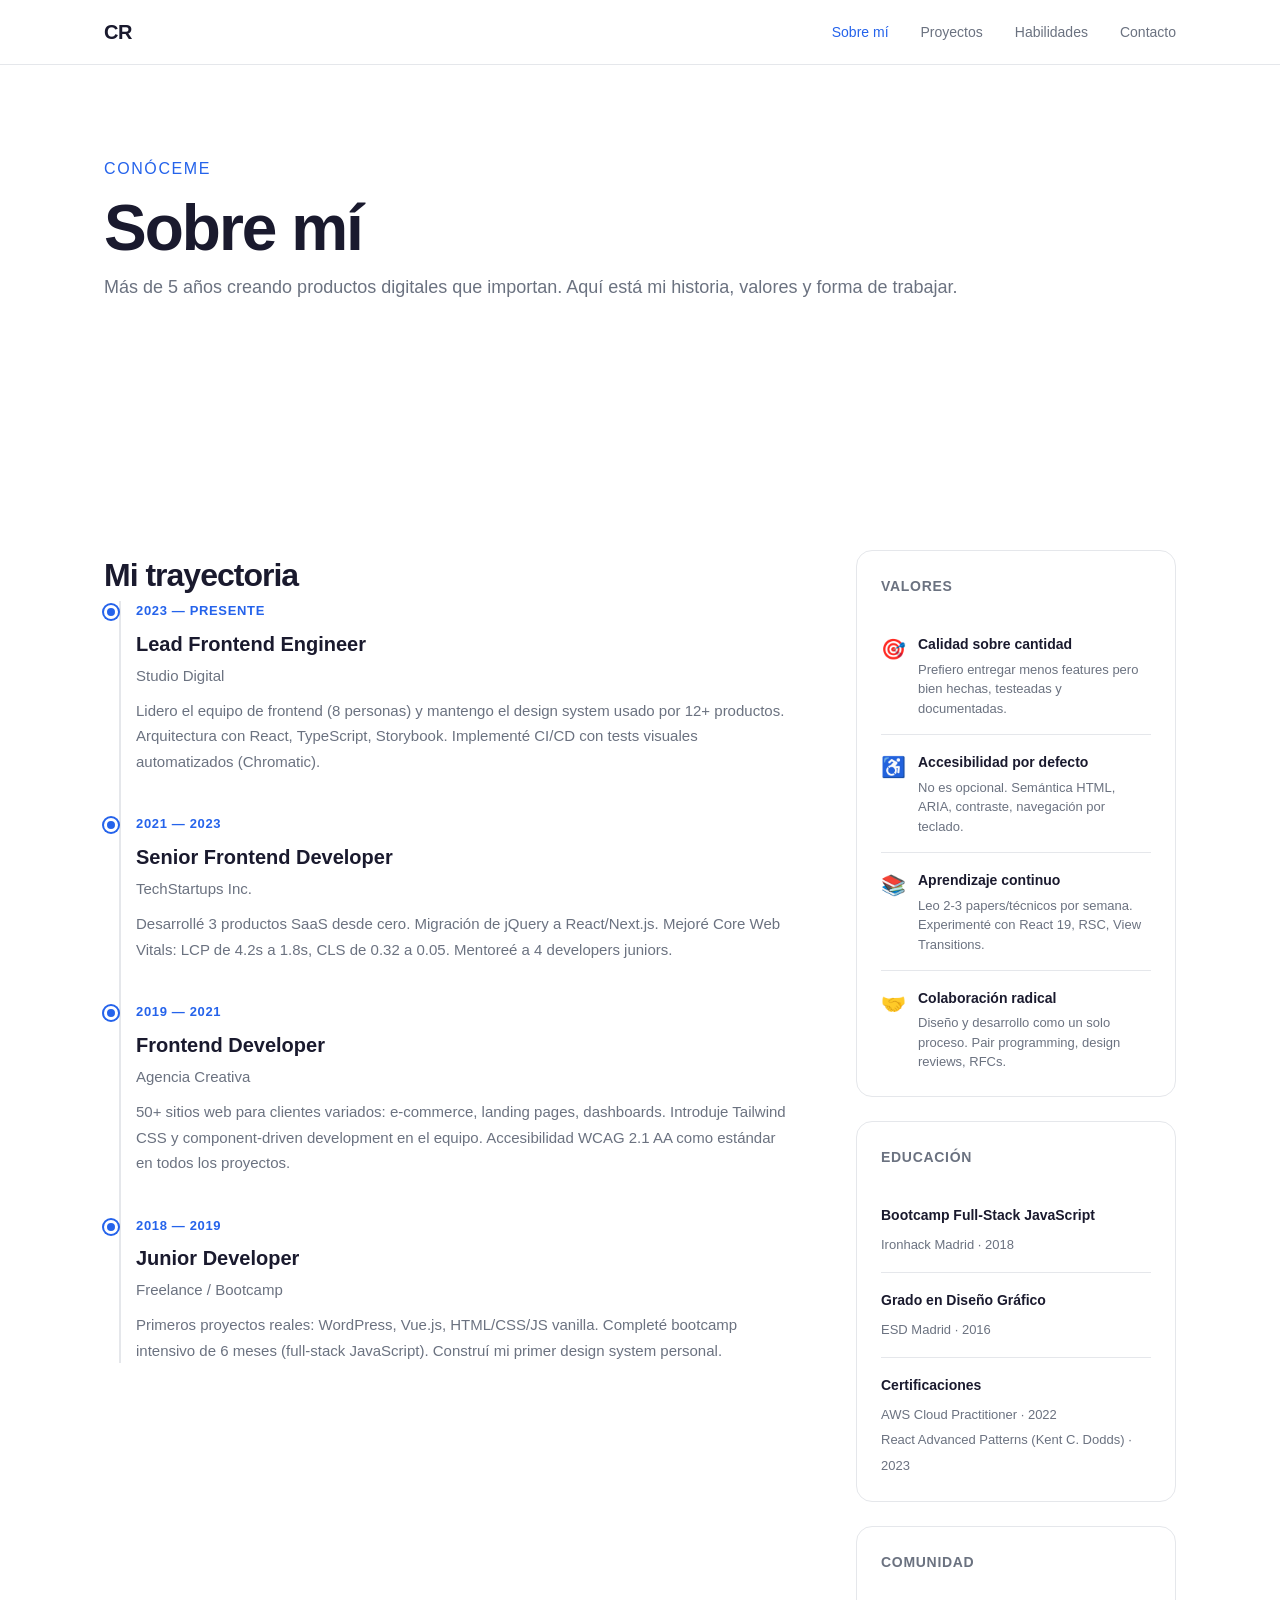
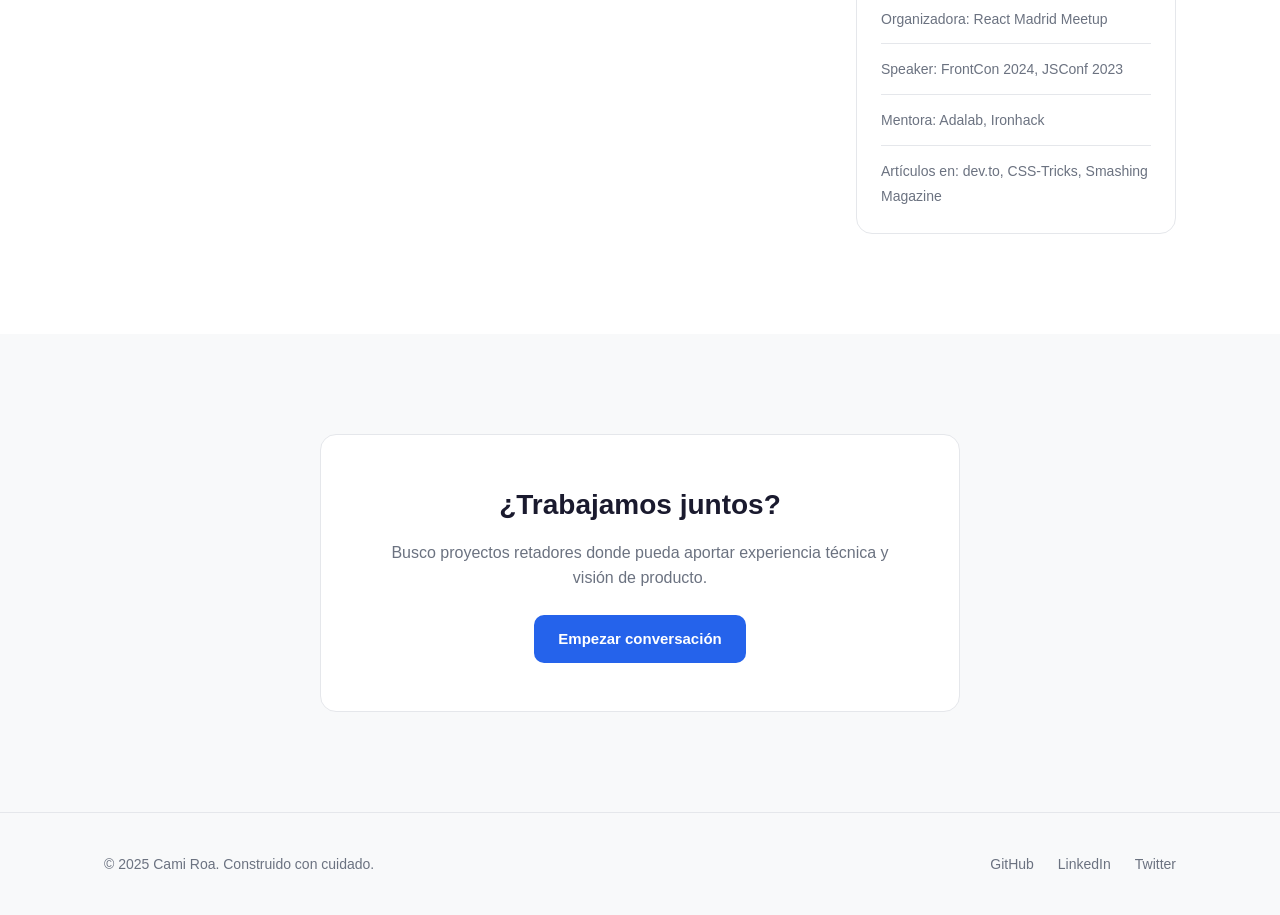
==== about.html @ 74d84e42 "Add secondary pages: about, projects, skills, contact with full styling" ====
<!DOCTYPE html>
<html lang="es">
<head>
    <meta charset="UTF-8">
    <meta name="viewport" content="width=device-width, initial-scale=1.0">
    <title>Sobre mí — Cami Roa</title>
    <link rel="stylesheet" href="styles.css">
</head>
<body>
    <header class="header">
        <nav class="nav container">
            <a href="index.html" class="logo">CR</a>
            <ul class="nav-links">
                <li><a href="about.html" class="active">Sobre mí</a></li>
                <li><a href="projects.html">Proyectos</a></li>
                <li><a href="skills.html">Habilidades</a></li>
                <li><a href="contact.html">Contacto</a></li>
            </ul>
        </nav>
    </header>

    <main>
        <section class="hero hero-page">
            <div class="container">
                <p class="hero-greeting">Conóceme</p>
                <h1 class="hero-name">Sobre mí</h1>
                <p class="hero-description">
                    Más de 5 años creando productos digitales que importan.
                    Aquí está mi historia, valores y forma de trabajar.
                </p>
            </div>
        </section>

        <section class="section about-detail">
            <div class="container">
                <div class="about-detail-grid">
                    <div class="about-main">
                        <h2 class="section-title">Mi trayectoria</h2>
                        <div class="timeline">
                            <article class="timeline-item">
                                <div class="timeline-marker"></div>
                                <div class="timeline-content">
                                    <div class="timeline-date">2023 — Presente</div>
                                    <h3 class="timeline-title">Lead Frontend Engineer</h3>
                                    <p class="timeline-company">Studio Digital</p>
                                    <p class="timeline-description">
                                        Lidero el equipo de frontend (8 personas) y mantengo el design system
                                        usado por 12+ productos. Arquitectura con React, TypeScript, Storybook.
                                        Implementé CI/CD con tests visuales automatizados (Chromatic).
                                    </p>
                                </div>
                            </article>
                            <article class="timeline-item">
                                <div class="timeline-marker"></div>
                                <div class="timeline-content">
                                    <div class="timeline-date">2021 — 2023</div>
                                    <h3 class="timeline-title">Senior Frontend Developer</h3>
                                    <p class="timeline-company">TechStartups Inc.</p>
                                    <p class="timeline-description">
                                        Desarrollé 3 productos SaaS desde cero. Migración de jQuery a React/Next.js.
                                        Mejoré Core Web Vitals: LCP de 4.2s a 1.8s, CLS de 0.32 a 0.05.
                                        Mentoreé a 4 developers juniors.
                                    </p>
                                </div>
                            </article>
                            <article class="timeline-item">
                                <div class="timeline-marker"></div>
                                <div class="timeline-content">
                                    <div class="timeline-date">2019 — 2021</div>
                                    <h3 class="timeline-title">Frontend Developer</h3>
                                    <p class="timeline-company">Agencia Creativa</p>
                                    <p class="timeline-description">
                                        50+ sitios web para clientes variados: e-commerce, landing pages, dashboards.
                                        Introduje Tailwind CSS y component-driven development en el equipo.
                                        Accesibilidad WCAG 2.1 AA como estándar en todos los proyectos.
                                    </p>
                                </div>
                            </article>
                            <article class="timeline-item">
                                <div class="timeline-marker"></div>
                                <div class="timeline-content">
                                    <div class="timeline-date">2018 — 2019</div>
                                    <h3 class="timeline-title">Junior Developer</h3>
                                    <p class="timeline-company">Freelance / Bootcamp</p>
                                    <p class="timeline-description">
                                        Primeros proyectos reales: WordPress, Vue.js, HTML/CSS/JS vanilla.
                                        Completé bootcamp intensivo de 6 meses (full-stack JavaScript).
                                        Construí mi primer design system personal.
                                    </p>
                                </div>
                            </article>
                        </div>
                    </div>

                    <aside class="about-sidebar">
                        <div class="sidebar-card">
                            <h3 class="sidebar-title">Valores</h3>
                            <ul class="values-list">
                                <li>
                                    <span class="value-icon">🎯</span>
                                    <div>
                                        <strong>Calidad sobre cantidad</strong>
                                        <p>Prefiero entregar menos features pero bien hechas, testeadas y documentadas.</p>
                                    </div>
                                </li>
                                <li>
                                    <span class="value-icon">♿</span>
                                    <div>
                                        <strong>Accesibilidad por defecto</strong>
                                        <p>No es opcional. Semántica HTML, ARIA, contraste, navegación por teclado.</p>
                                    </div>
                                </li>
                                <li>
                                    <span class="value-icon">📚</span>
                                    <div>
                                        <strong>Aprendizaje continuo</strong>
                                        <p>Leo 2-3 papers/técnicos por semana. Experimenté con React 19, RSC, View Transitions.</p>
                                    </div>
                                </li>
                                <li>
                                    <span class="value-icon">🤝</span>
                                    <div>
                                        <strong>Colaboración radical</strong>
                                        <p>Diseño y desarrollo como un solo proceso. Pair programming, design reviews, RFCs.</p>
                                    </div>
                                </li>
                            </ul>
                        </div>

                        <div class="sidebar-card">
                            <h3 class="sidebar-title">Educación</h3>
                            <ul class="education-list">
                                <li>
                                    <strong>Bootcamp Full-Stack JavaScript</strong>
                                    <span>Ironhack Madrid · 2018</span>
                                </li>
                                <li>
                                    <strong>Grado en Diseño Gráfico</strong>
                                    <span>ESD Madrid · 2016</span>
                                </li>
                                <li>
                                    <strong>Certificaciones</strong>
                                    <span>AWS Cloud Practitioner · 2022<br>React Advanced Patterns (Kent C. Dodds) · 2023</span>
                                </li>
                            </ul>
                        </div>

                        <div class="sidebar-card">
                            <h3 class="sidebar-title">Comunidad</h3>
                            <ul class="community-list">
                                <li>
                                    <a href="#">Organizadora: React Madrid Meetup</a>
                                </li>
                                <li>
                                    <a href="#">Speaker: FrontCon 2024, JSConf 2023</a>
                                </li>
                                <li>
                                    <a href="#">Mentora: Adalab, Ironhack</a>
                                </li>
                                <li>
                                    <a href="#">Artículos en: dev.to, CSS-Tricks, Smashing Magazine</a>
                                </li>
                            </ul>
                        </div>
                    </aside>
                </div>
            </div>
        </section>

        <section class="section cta-section">
            <div class="container">
                <div class="cta-card">
                    <h2>¿Trabajamos juntos?</h2>
                    <p>Busco proyectos retadores donde pueda aportar experiencia técnica y visión de producto.</p>
                    <a href="contact.html" class="btn btn-primary">Empezar conversación</a>
                </div>
            </div>
        </section>
    </main>

    <footer class="footer">
        <div class="container">
            <p>&copy; 2025 Cami Roa. Construido con cuidado.</p>
            <nav class="footer-nav">
                <a href="#">GitHub</a>
                <a href="#">LinkedIn</a>
                <a href="#">Twitter</a>
            </nav>
        </div>
    </footer>
</body>
</html>
---- styles.css ----
/* Reset & Base */
* {
    margin: 0;
    padding: 0;
    box-sizing: border-box;
}

:root {
    --color-bg: #ffffff;
    --color-bg-alt: #f8f9fa;
    --color-text: #1a1a2e;
    --color-text-muted: #6b7280;
    --color-primary: #2563eb;
    --color-primary-hover: #1d4ed8;
    --color-border: #e5e7eb;
    --color-border-focus: #2563eb;
    --font-sans: -apple-system, BlinkMacSystemFont, 'Segoe UI', Roboto, sans-serif;
    --font-mono: 'SF Mono', 'Fira Code', monospace;
    --shadow-sm: 0 1px 2px rgba(0,0,0,0.05);
    --shadow-md: 0 4px 6px -1px rgba(0,0,0,0.1), 0 2px 4px -2px rgba(0,0,0,0.1);
    --shadow-lg: 0 10px 15px -3px rgba(0,0,0,0.1), 0 4px 6px -4px rgba(0,0,0,0.1);
    --radius-sm: 6px;
    --radius-md: 10px;
    --radius-lg: 16px;
    --transition: 150ms ease;
    --container: 1120px;
}

html {
    scroll-behavior: smooth;
}

body {
    font-family: var(--font-sans);
    line-height: 1.6;
    color: var(--color-text);
    background-color: var(--color-bg);
    -webkit-font-smoothing: antialiased;
    -moz-osx-font-smoothing: grayscale;
}

a {
    color: inherit;
    text-decoration: none;
}

img {
    max-width: 100%;
    height: auto;
    display: block;
}

.container {
    width: 100%;
    max-width: var(--container);
    margin: 0 auto;
    padding: 0 24px;
}

/* Buttons */
.btn {
    display: inline-flex;
    align-items: center;
    justify-content: center;
    gap: 8px;
    padding: 12px 24px;
    font-size: 15px;
    font-weight: 600;
    border-radius: var(--radius-md);
    border: none;
    cursor: pointer;
    transition: all var(--transition);
}

.btn-primary {
    background: var(--color-primary);
    color: white;
}

.btn-primary:hover {
    background: var(--color-primary-hover);
    transform: translateY(-1px);
    box-shadow: var(--shadow-md);
}

.btn-secondary {
    background: transparent;
    color: var(--color-text);
    border: 1px solid var(--color-border);
}

.btn-secondary:hover {
    background: var(--color-bg-alt);
    border-color: var(--color-text);
}

/* Links */
.link {
    font-size: 14px;
    font-weight: 500;
    color: var(--color-primary);
    transition: color var(--transition);
}

.link:hover {
    color: var(--color-primary-hover);
    text-decoration: underline;
}

/* Header */
.header {
    position: fixed;
    top: 0;
    left: 0;
    right: 0;
    background: rgba(255,255,255,0.9);
    backdrop-filter: saturate(180%) blur(20px);
    border-bottom: 1px solid var(--color-border);
    z-index: 100;
}

.nav {
    display: flex;
    align-items: center;
    justify-content: space-between;
    height: 64px;
}

.logo {
    font-size: 20px;
    font-weight: 700;
    letter-spacing: -0.5px;
    color: var(--color-text);
}

.nav-links {
    display: flex;
    gap: 32px;
    list-style: none;
}

.nav-links a {
    font-size: 14px;
    font-weight: 500;
    color: var(--color-text-muted);
    transition: color var(--transition);
}

.nav-links a:hover {
    color: var(--color-text);
}

/* Hero */
.hero {
    min-height: 100vh;
    display: flex;
    align-items: center;
    padding-top: 64px;
}

.hero-content {
    max-width: 720px;
}

.hero-greeting {
    font-size: 16px;
    font-weight: 500;
    color: var(--color-primary);
    text-transform: uppercase;
    letter-spacing: 0.1em;
    margin-bottom: 12px;
}

.hero-name {
    font-size: clamp(40px, 6vw, 64px);
    font-weight: 800;
    line-height: 1.1;
    letter-spacing: -2px;
    margin-bottom: 8px;
}

.hero-title {
    font-size: clamp(20px, 3vw, 28px);
    font-weight: 400;
    color: var(--color-text-muted);
    margin-bottom: 24px;
}

.hero-description {
    font-size: 18px;
    color: var(--color-text-muted);
    margin-bottom: 32px;
    line-height: 1.7;
}

.hero-actions {
    display: flex;
    gap: 16px;
    margin-bottom: 40px;
    flex-wrap: wrap;
}

.hero-social {
    display: flex;
    gap: 24px;
}

.hero-social a {
    font-size: 14px;
    font-weight: 500;
    color: var(--color-text-muted);
    transition: color var(--transition);
}

.hero-social a:hover {
    color: var(--color-primary);
}

/* Sections */
.section {
    padding: 100px 0;
}

.section-header {
    display: flex;
    align-items: center;
    justify-content: space-between;
    margin-bottom: 48px;
}

.section-title {
    font-size: 32px;
    font-weight: 700;
    letter-spacing: -1px;
}

/* About */
.about-grid {
    display: grid;
    grid-template-columns: 1fr 1fr;
    gap: 60px;
    align-items: start;
}

.about-text p {
    margin-bottom: 20px;
    color: var(--color-text-muted);
    font-size: 17px;
}

.about-stats {
    display: grid;
    grid-template-columns: repeat(3, 1fr);
    gap: 24px;
}

.stat {
    text-align: center;
    padding: 24px;
    background: var(--color-bg-alt);
    border-radius: var(--radius-lg);
    border: 1px solid var(--color-border);
}

.stat-number {
    display: block;
    font-size: 36px;
    font-weight: 800;
    line-height: 1;
    color: var(--color-primary);
    margin-bottom: 8px;
}

.stat-label {
    font-size: 13px;
    color: var(--color-text-muted);
    text-transform: uppercase;
    letter-spacing: 0.05em;
}

/* Projects */
.projects-grid {
    display: grid;
    grid-template-columns: repeat(3, 1fr);
    gap: 24px;
}

.project-card {
    background: var(--color-bg);
    border: 1px solid var(--color-border);
    border-radius: var(--radius-lg);
    overflow: hidden;
    transition: all var(--transition);
}

.project-card:hover {
    transform: translateY(-4px);
    box-shadow: var(--shadow-lg);
    border-color: transparent;
}

.project-image {
    height: 160px;
}

.project-content {
    padding: 24px;
}

.project-tag {
    display: inline-block;
    font-size: 11px;
    font-weight: 600;
    text-transform: uppercase;
    letter-spacing: 0.05em;
    color: var(--color-primary);
    background: rgba(37,99,235,0.1);
    padding: 4px 10px;
    border-radius: var(--radius-sm);
    margin-bottom: 12px;
}

.project-title {
    font-size: 20px;
    font-weight: 700;
    margin-bottom: 10px;
}

.project-description {
    font-size: 14px;
    color: var(--color-text-muted);
    margin-bottom: 16px;
    line-height: 1.6;
}

.project-tech {
    display: flex;
    flex-wrap: wrap;
    gap: 8px;
    margin-bottom: 20px;
}

.project-tech span {
    font-size: 12px;
    font-weight: 500;
    color: var(--color-text-muted);
    background: var(--color-bg-alt);
    padding: 4px 10px;
    border-radius: var(--radius-sm);
    border: 1px solid var(--color-border);
}

.project-links {
    display: flex;
    gap: 16px;
}

/* Skills */
.skills-grid {
    display: grid;
    grid-template-columns: repeat(3, 1fr);
    gap: 32px;
}

.skill-category h3 {
    font-size: 16px;
    font-weight: 700;
    text-transform: uppercase;
    letter-spacing: 0.05em;
    color: var(--color-text-muted);
    margin-bottom: 20px;
}

.skill-list {
    list-style: none;
}

.skill-list li {
    display: flex;
    justify-content: space-between;
    align-items: center;
    padding: 12px 0;
    border-bottom: 1px solid var(--color-border);
}

.skill-list li:last-child {
    border-bottom: none;
}

.skill-name {
    font-size: 14px;
    font-weight: 500;
}

.skill-level {
    font-size: 12px;
    font-weight: 600;
    color: var(--color-primary);
    background: rgba(37,99,235,0.1);
    padding: 2px 8px;
    border-radius: var(--radius-sm);
    text-transform: capitalize;
}

/* Contact */
.contact-intro {
    font-size: 18px;
    color: var(--color-text-muted);
    max-width: 560px;
    margin-bottom: 40px;
}

.contact-form {
    max-width: 560px;
    display: flex;
    flex-direction: column;
    gap: 20px;
}

.form-group {
    display: flex;
    flex-direction: column;
    gap: 6px;
}

.form-group label {
    font-size: 14px;
    font-weight: 500;
    color: var(--color-text);
}

.form-group input,
.form-group textarea {
    padding: 12px 16px;
    font-size: 15px;
    font-family: inherit;
    color: var(--color-text);
    background: var(--color-bg);
    border: 1px solid var(--color-border);
    border-radius: var(--radius-md);
    transition: border-color var(--transition), box-shadow var(--transition);
}

.form-group input:focus,
.form-group textarea:focus {
    outline: none;
    border-color: var(--color-border-focus);
    box-shadow: 0 0 0 3px rgba(37,99,235,0.15);
}

.form-group textarea {
    resize: vertical;
    min-height: 120px;
}

.contact-alt {
    margin-top: 32px;
    font-size: 14px;
    color: var(--color-text-muted);
    text-align: center;
}

.contact-alt a {
    font-weight: 500;
    color: var(--color-primary);
}

/* Footer */
.footer {
    padding: 40px 0;
    border-top: 1px solid var(--color-border);
    background: var(--color-bg-alt);
}

.footer .container {
    display: flex;
    align-items: center;
    justify-content: space-between;
    flex-wrap: wrap;
    gap: 16px;
}

.footer p {
    font-size: 14px;
    color: var(--color-text-muted);
}

.footer-nav {
    display: flex;
    gap: 24px;
}

.footer-nav a {
    font-size: 14px;
    font-weight: 500;
    color: var(--color-text-muted);
    transition: color var(--transition);
}

.footer-nav a:hover {
    color: var(--color-primary);
}

/* Responsive */
@media (max-width: 960px) {
    .projects-grid,
    .skills-grid {
        grid-template-columns: repeat(2, 1fr);
    }

    .about-grid {
        grid-template-columns: 1fr;
        gap: 40px;
    }
}

@media (max-width: 640px) {
    .nav-links {
        display: none;
    }

    .hero-actions {
        flex-direction: column;
    }

    .hero-actions .btn {
        width: 100%;
    }

    .projects-grid,
    .skills-grid {
        grid-template-columns: 1fr;
    }

    .about-stats {
        grid-template-columns: 1fr;
    }

    .section {
        padding: 60px 0;
    }

    .section-title {
        font-size: 26px;
    }
}

/* Reduced motion */
@media (prefers-reduced-motion: reduce) {
    *,
    *::before,
    *::after {
        animation-duration: 0.01ms !important;
        animation-iteration-count: 1 !important;
        transition-duration: 0.01ms !important;
        scroll-behavior: auto !important;
    }
}

/* ===== SECONDARY PAGES ===== */

/* Active nav link */
.nav-links a.active {
    color: var(--color-primary);
}

/* Page Hero */
.hero-page {
    min-height: 50vh;
    padding: 120px 0 80px;
}

.hero-page .hero-content {
    text-align: center;
    max-width: 800px;
    margin: 0 auto;
}

.hero-page .hero-actions {
    justify-content: center;
}

.hero-page .hero-social {
    justify-content: center;
}

/* CTA Section */
.cta-section {
    background: var(--color-bg-alt);
}

.cta-card {
    max-width: 640px;
    margin: 0 auto;
    padding: 48px;
    text-align: center;
    background: var(--color-bg);
    border: 1px solid var(--color-border);
    border-radius: var(--radius-lg);
}

.cta-card h2 {
    font-size: 28px;
    font-weight: 700;
    margin-bottom: 12px;
}

.cta-card p {
    color: var(--color-text-muted);
    margin-bottom: 24px;
}

/* ===== ABOUT PAGE ===== */

.about-detail-grid {
    display: grid;
    grid-template-columns: 1fr 320px;
    gap: 60px;
}

.timeline {
    position: relative;
    padding-left: 32px;
}

.timeline::before {
    content: '';
    position: absolute;
    left: 15px;
    top: 0;
    bottom: 0;
    width: 2px;
    background: var(--color-border);
}

.timeline-item {
    position: relative;
    padding-bottom: 40px;
}

.timeline-item:last-child {
    padding-bottom: 0;
}

.timeline-marker {
    position: absolute;
    left: -32px;
    top: 4px;
    width: 14px;
    height: 14px;
    border-radius: 50%;
    background: var(--color-primary);
    border: 3px solid var(--color-bg);
    box-shadow: 0 0 0 2px var(--color-primary);
}

.timeline-date {
    font-size: 13px;
    font-weight: 600;
    color: var(--color-primary);
    text-transform: uppercase;
    letter-spacing: 0.05em;
    margin-bottom: 6px;
}

.timeline-title {
    font-size: 20px;
    font-weight: 700;
    margin-bottom: 4px;
}

.timeline-company {
    font-size: 15px;
    font-weight: 500;
    color: var(--color-text-muted);
    margin-bottom: 10px;
}

.timeline-description {
    font-size: 15px;
    color: var(--color-text-muted);
    line-height: 1.7;
}

/* Sidebar */
.about-sidebar {
    display: flex;
    flex-direction: column;
    gap: 24px;
}

.sidebar-card {
    background: var(--color-bg);
    border: 1px solid var(--color-border);
    border-radius: var(--radius-lg);
    padding: 24px;
}

.sidebar-title {
    font-size: 14px;
    font-weight: 700;
    text-transform: uppercase;
    letter-spacing: 0.05em;
    color: var(--color-text-muted);
    margin-bottom: 20px;
}

.values-list {
    list-style: none;
}

.values-list li {
    display: flex;
    gap: 12px;
    padding: 16px 0;
    border-bottom: 1px solid var(--color-border);
}

.values-list li:last-child {
    border-bottom: none;
    padding-bottom: 0;
}

.value-icon {
    font-size: 20px;
    flex-shrink: 0;
}

.values-list strong {
    display: block;
    font-size: 14px;
    margin-bottom: 4px;
}

.values-list p {
    font-size: 13px;
    color: var(--color-text-muted);
    line-height: 1.5;
}

.education-list {
    list-style: none;
}

.education-list li {
    padding: 16px 0;
    border-bottom: 1px solid var(--color-border);
}

.education-list li:last-child {
    border-bottom: none;
    padding-bottom: 0;
}

.education-list strong {
    display: block;
    font-size: 14px;
    margin-bottom: 4px;
}

.education-list span {
    font-size: 13px;
    color: var(--color-text-muted);
    line-height: 1.6;
}

.community-list {
    list-style: none;
}

.community-list li {
    padding: 12px 0;
    border-bottom: 1px solid var(--color-border);
}

.community-list li:last-child {
    border-bottom: none;
    padding-bottom: 0;
}

.community-list a {
    font-size: 14px;
    color: var(--color-text-muted);
    transition: color var(--transition);
}

.community-list a:hover {
    color: var(--color-primary);
}

/* ===== PROJECTS PAGE ===== */

.projects-filters {
    display: flex;
    flex-wrap: wrap;
    gap: 12px;
    margin-bottom: 40px;
}

.filter-btn {
    padding: 8px 16px;
    font-size: 13px;
    font-weight: 600;
    background: var(--color-bg);
    border: 1px solid var(--color-border);
    border-radius: var(--radius-md);
    cursor: pointer;
    transition: all var(--transition);
}

.filter-btn:hover {
    border-color: var(--color-text);
}

.filter-btn.active {
    background: var(--color-primary);
    border-color: var(--color-primary);
    color: white;
}

.projects-grid-full {
    display: grid;
    grid-template-columns: repeat(3, 1fr);
    gap: 24px;
}

.project-card-full {
    display: flex;
    flex-direction: column;
    background: var(--color-bg);
    border: 1px solid var(--color-border);
    border-radius: var(--radius-lg);
    overflow: hidden;
    transition: all var(--transition);
}

.project-card-full:hover {
    transform: translateY(-4px);
    box-shadow: var(--shadow-lg);
    border-color: transparent;
}

.project-image-full {
    position: relative;
    height: 180px;
}

.project-badge {
    position: absolute;
    top: 16px;
    right: 16px;
    font-size: 11px;
    font-weight: 600;
    text-transform: uppercase;
    letter-spacing: 0.05em;
    color: white;
    background: rgba(0,0,0,0.6);
    padding: 4px 10px;
    border-radius: var(--radius-sm);
    backdrop-filter: blur(4px);
}

.project-content-full {
    padding: 24px;
    flex: 1;
    display: flex;
    flex-direction: column;
}

.project-meta {
    display: flex;
    gap: 12px;
    margin-bottom: 12px;
}

.project-year {
    font-size: 12px;
    color: var(--color-text-muted);
    background: var(--color-bg-alt);
    padding: 2px 8px;
    border-radius: var(--radius-sm);
}

.project-title-full {
    font-size: 22px;
    font-weight: 700;
    margin-bottom: 12px;
}

.project-description-full {
    font-size: 15px;
    color: var(--color-text-muted);
    line-height: 1.7;
    margin-bottom: 20px;
}

.project-challenges {
    margin-bottom: 20px;
    padding: 16px;
    background: var(--color-bg-alt);
    border-radius: var(--radius-md);
    border: 1px solid var(--color-border);
}

.project-challenges h4 {
    font-size: 13px;
    font-weight: 700;
    text-transform: uppercase;
    letter-spacing: 0.05em;
    color: var(--color-text-muted);
    margin-bottom: 10px;
}

.project-challenges ul {
    list-style: none;
    display: flex;
    flex-direction: column;
    gap: 8px;
}

.project-challenges li {
    font-size: 13px;
    color: var(--color-text);
    padding-left: 20px;
    position: relative;
    line-height: 1.6;
}

.project-challenges li::before {
    content: '→';
    position: absolute;
    left: 0;
    color: var(--color-primary);
    font-weight: 600;
}

.project-tech-full {
    display: flex;
    flex-wrap: wrap;
    gap: 8px;
    margin-bottom: 20px;
}

.project-tech-full span {
    font-size: 11px;
    font-weight: 500;
    color: var(--color-text-muted);
    background: var(--color-bg-alt);
    padding: 4px 10px;
    border-radius: var(--radius-sm);
    border: 1px solid var(--color-border);
}

.project-links-full {
    display: flex;
    flex-wrap: wrap;
    gap: 12px;
    margin-bottom: 20px;
}

.project-links-full .btn {
    padding: 10px 18px;
    font-size: 13px;
}

.project-links-full .link {
    display: flex;
    align-items: center;
    padding: 10px 0;
}

.project-results {
    display: flex;
    gap: 24px;
    padding-top: 16px;
    border-top: 1px solid var(--color-border);
}

.result {
    font-size: 13px;
    color: var(--color-text-muted);
}

.result strong {
    color: var(--color-primary);
    font-size: 15px;
}

/* ===== SKILLS PAGE ===== */

.skills-categories {
    display: grid;
    grid-template-columns: repeat(2, 1fr);
    gap: 32px;
    margin-bottom: 60px;
}

.skill-category-detail {
    background: var(--color-bg);
    border: 1px solid var(--color-border);
    border-radius: var(--radius-lg);
    padding: 32px;
}

.skill-category-header {
    display: flex;
    gap: 16px;
    margin-bottom: 24px;
}

.skill-category-icon {
    font-size: 32px;
    flex-shrink: 0;
}

.skill-category-title {
    font-size: 20px;
    font-weight: 700;
    margin-bottom: 6px;
}

.skill-category-desc {
    font-size: 14px;
    color: var(--color-text-muted);
}

.skill-bars {
    display: flex;
    flex-direction: column;
    gap: 16px;
}

.skill-bar {
    display: flex;
    flex-direction: column;
    gap: 6px;
}

.skill-bar-info {
    display: flex;
    justify-content: space-between;
    align-items: center;
}

.skill-bar-name {
    font-size: 14px;
    font-weight: 500;
}

.skill-bar-level {
    font-size: 12px;
    font-weight: 600;
    color: var(--color-primary);
    background: rgba(37,99,235,0.1);
    padding: 2px 8px;
    border-radius: var(--radius-sm);
    text-transform: capitalize;
}

.skill-bar-track {
    height: 6px;
    background: var(--color-bg-alt);
    border-radius: 3px;
    overflow: hidden;
}

.skill-bar-fill {
    height: 100%;
    background: var(--color-primary);
    border-radius: 3px;
    transition: width 500ms ease;
}

/* Skills Extra */
.skills-extra {
    display: grid;
    grid-template-columns: repeat(2, 1fr);
    gap: 32px;
}

.extra-section h3 {
    font-size: 18px;
    font-weight: 700;
    margin-bottom: 20px;
}

.learning-tags {
    display: flex;
    flex-wrap: wrap;
    gap: 10px;
}

.learning-tag {
    font-size: 13px;
    font-weight: 500;
    color: var(--color-primary);
    background: rgba(37,99,235,0.1);
    padding: 6px 12px;
    border-radius: var(--radius-md);
    border: 1px solid rgba(37,99,235,0.2);
}

.cert-list {
    list-style: none;
}

.cert-list li {
    padding: 12px 0;
    border-bottom: 1px solid var(--color-border);
}

.cert-list li:last-child {
    border-bottom: none;
}

.cert-list strong {
    display: block;
    font-size: 14px;
    margin-bottom: 2px;
}

.cert-list span {
    font-size: 13px;
    color: var(--color-text-muted);
}

/* ===== CONTACT PAGE ===== */

.contact-full {
    padding-bottom: 120px;
}

.contact-grid {
    display: grid;
    grid-template-columns: 1fr 380px;
    gap: 60px;
}

.contact-form-wrapper {
    background: var(--color-bg);
    border: 1px solid var(--color-border);
    border-radius: var(--radius-lg);
    padding: 40px;
}

.form-row {
    display: grid;
    grid-template-columns: 1fr 1fr;
    gap: 20px;
}

.checkbox-group {
    flex-direction: row !important;
    align-items: flex-start;
    gap: 10px;
}

.checkbox-group input {
    width: 20px;
    height: 20px;
    margin-top: 2px;
    accent-color: var(--color-primary);
}

.checkbox-group label {
    font-size: 13px !important;
    color: var(--color-text-muted);
    line-height: 1.5;
}

.checkbox-group a {
    color: var(--color-primary);
    font-weight: 500;
}

.btn-full {
    width: 100%;
}

.form-note {
    margin-top: 16px !important;
    text-align: center;
    font-size: 13px;
    color: var(--color-text-muted);
}

.form-note a {
    font-weight: 500;
    color: var(--color-primary);
}

.form-status {
    padding: 16px;
    border-radius: var(--radius-md);
    font-size: 14px;
    font-weight: 500;
}

.form-status.success {
    background: rgba(16, 185, 129, 0.1);
    color: #059669;
    border: 1px solid rgba(16, 185, 129, 0.3);
}

.form-status.error {
    background: rgba(239, 68, 68, 0.1);
    color: #dc2626;
    border: 1px solid rgba(239, 68, 68, 0.3);
}

/* Contact Info */
.contact-info {
    display: flex;
    flex-direction: column;
    gap: 24px;
}

.info-card {
    background: var(--color-bg);
    border: 1px solid var(--color-border);
    border-radius: var(--radius-lg);
    padding: 24px;
}

.info-card h3 {
    font-size: 16px;
    font-weight: 700;
    margin-bottom: 20px;
}

.availability-status {
    display: flex;
    align-items: center;
    gap: 10px;
    margin-bottom: 12px;
}

.status-indicator {
    width: 10px;
    height: 10px;
    border-radius: 50%;
    background: var(--color-border);
}

.status-indicator.available {
    background: #10b981;
    box-shadow: 0 0 0 4px rgba(16, 185, 129, 0.2);
}

.availability-note {
    font-size: 14px;
    color: var(--color-text-muted);
    margin-bottom: 16px;
}

.availability-details {
    list-style: none;
    font-size: 13px;
    color: var(--color-text-muted);
    line-height: 2;
}

.availability-details li {
    display: flex;
    align-items: center;
    gap: 8px;
}

/* Process Steps */
.process-steps {
    list-style: none;
    counter-reset: step;
}

.process-steps li {
    display: flex;
    gap: 16px;
    padding: 20px 0;
    border-bottom: 1px solid var(--color-border);
}

.process-steps li:last-child {
    border-bottom: none;
    padding-bottom: 0;
}

.step-number {
    flex-shrink: 0;
    width: 32px;
    height: 32px;
    border-radius: 50%;
    background: var(--color-primary);
    color: white;
    font-size: 14px;
    font-weight: 700;
    display: flex;
    align-items: center;
    justify-content: center;
}

.process-steps strong {
    display: block;
    font-size: 14px;
    margin-bottom: 4px;
}

.process-steps p {
    font-size: 13px;
    color: var(--color-text-muted);
    line-height: 1.5;
}

/* Direct Links */
.direct-links {
    list-style: none;
}

.direct-links li {
    padding: 12px 0;
    border-bottom: 1px solid var(--color-border);
}

.direct-links li:last-child {
    border-bottom: none;
    padding-bottom: 0;
}

.direct-links a {
    display: flex;
    align-items: center;
    gap: 12px;
    font-size: 14px;
    color: var(--color-text);
    transition: color var(--transition);
}

.direct-links a:hover {
    color: var(--color-primary);
}

.link-icon {
    font-size: 18px;
}

/* FAQ */
.faq-card details {
    border-bottom: 1px solid var(--color-border);
}

.faq-card details:last-child {
    border-bottom: none;
}

.faq-item summary {
    cursor: pointer;
    font-size: 14px;
    font-weight: 600;
    padding: 16px 0;
    list-style: none;
    display: flex;
    justify-content: space-between;
    align-items: center;
}

.faq-item summary::-webkit-details-marker {
    display: none;
}

.faq-item summary::after {
    content: '+';
    font-size: 20px;
    font-weight: 300;
    color: var(--color-text-muted);
    transition: transform var(--transition);
}

.faq-item[open] summary::after {
    transform: rotate(45deg);
}

.faq-item p {
    font-size: 14px;
    color: var(--color-text-muted);
    line-height: 1.6;
    padding-bottom: 16px;
}

/* ===== RESPONSIVE SECONDARY PAGES ===== */

@media (max-width: 960px) {
    .about-detail-grid {
        grid-template-columns: 1fr;
    }

    .about-sidebar {
        flex-direction: row;
        flex-wrap: wrap;
    }

    .about-sidebar .sidebar-card {
        flex: 1;
        min-width: 280px;
    }

    .projects-grid-full {
        grid-template-columns: repeat(2, 1fr);
    }

    .skills-categories {
        grid-template-columns: 1fr;
    }

    .skills-extra {
        grid-template-columns: 1fr;
    }

    .contact-grid {
        grid-template-columns: 1fr;
    }

    .contact-form-wrapper {
        padding: 24px;
    }
}

@media (max-width: 640px) {
    .projects-grid-full {
        grid-template-columns: 1fr;
    }

    .form-row {
        grid-template-columns: 1fr;
    }

    .timeline {
        padding-left: 24px;
    }

    .timeline::before {
        left: 11px;
    }

    .timeline-marker {
        left: -28px;
        width: 12px;
        height: 12px;
    }
}
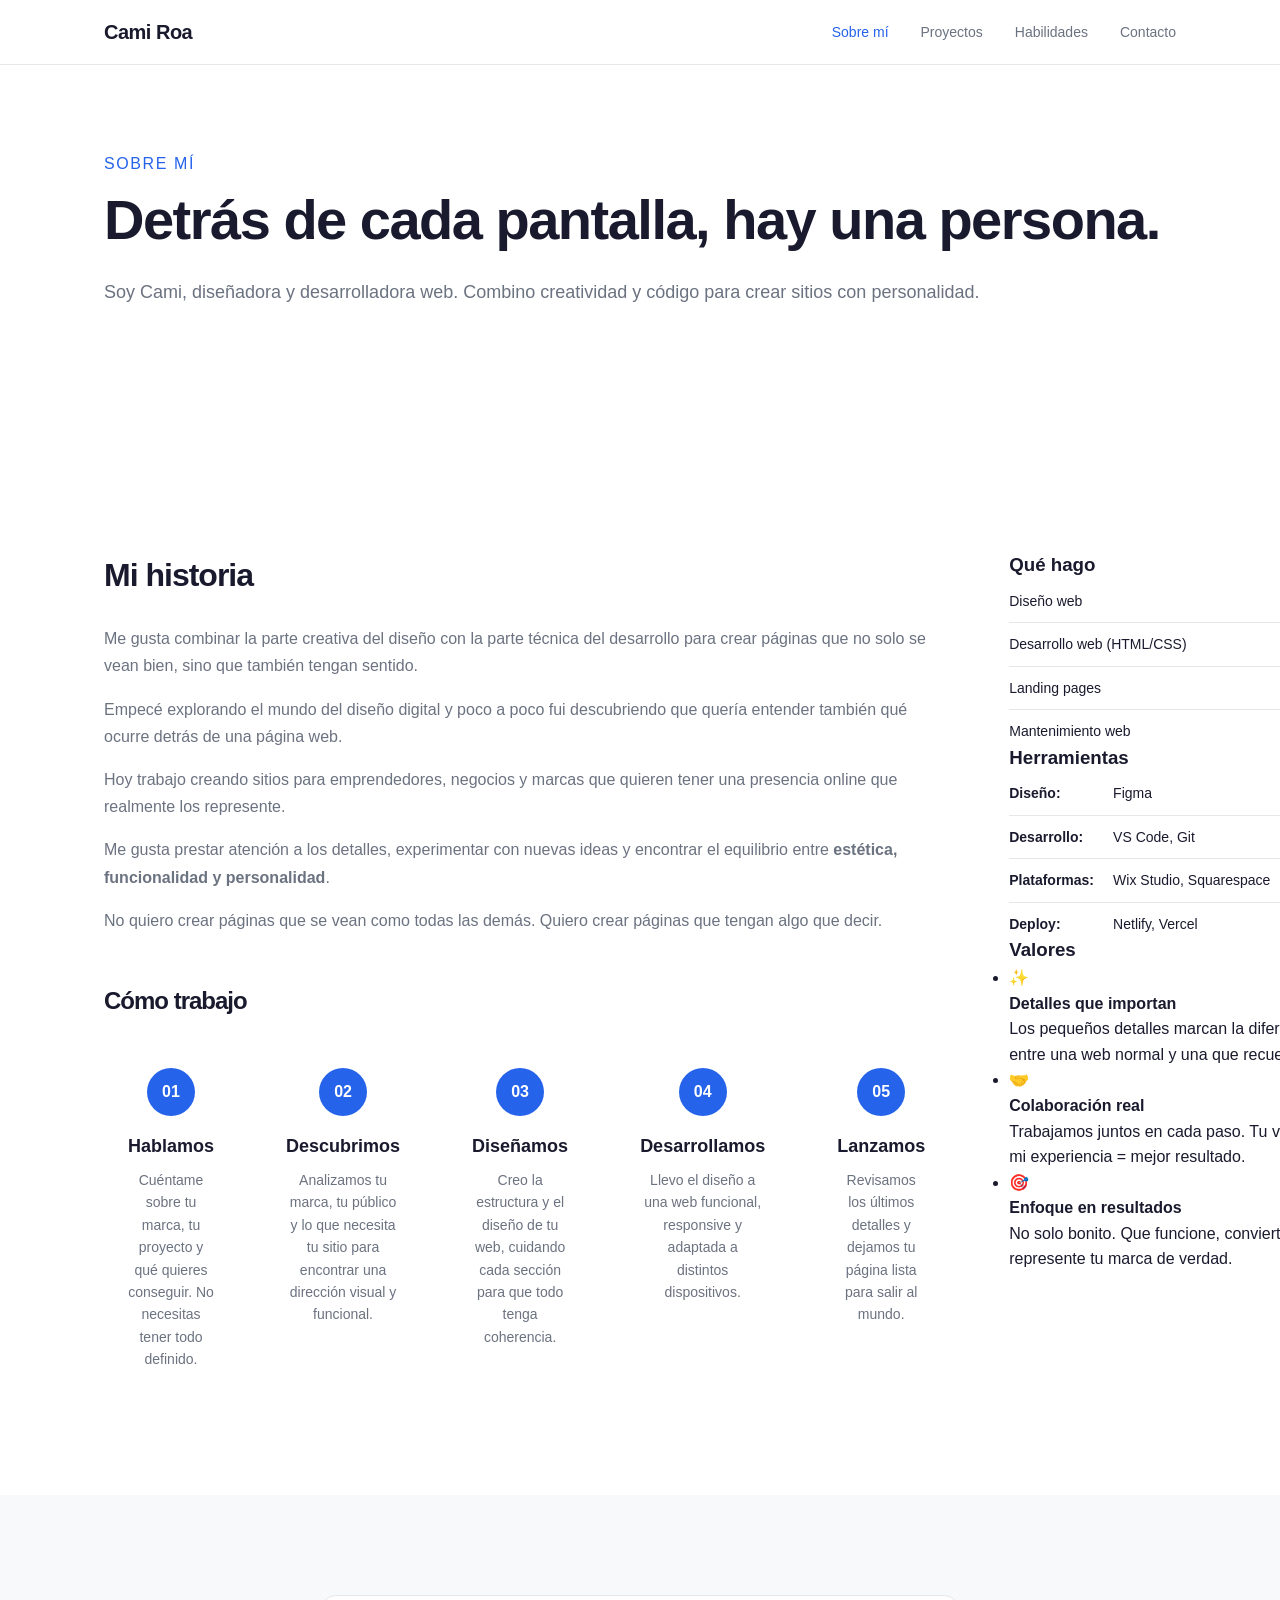
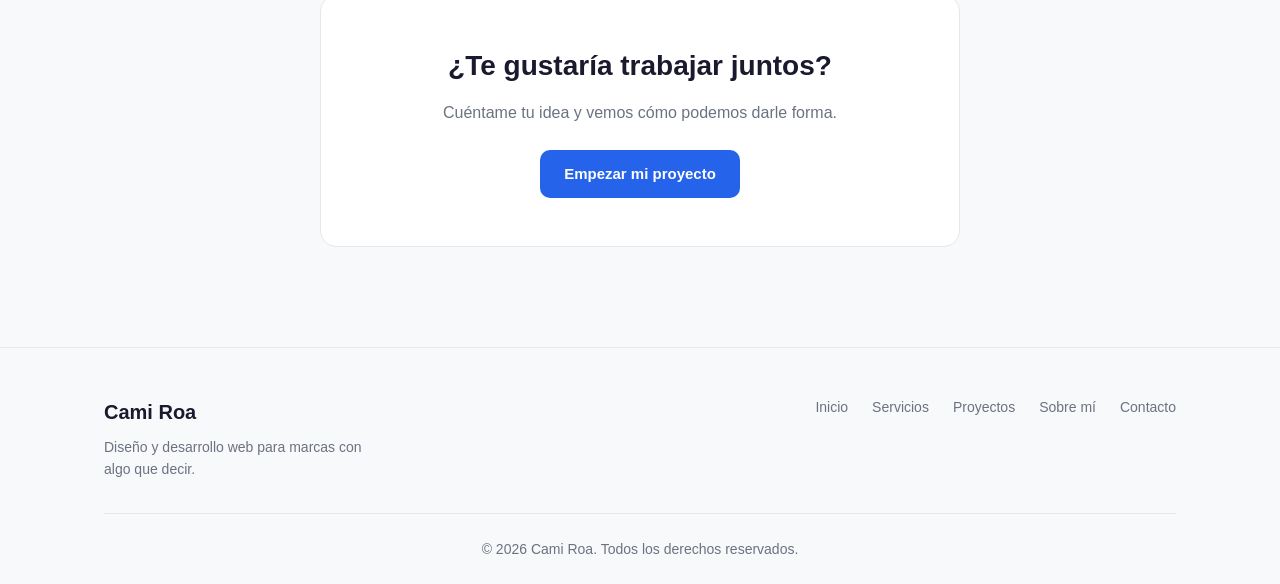
==== commit 89a74279: "Update all content with personalized texts: hero, value prop, services, portfolio, about, skills, pr" ====
--- a/about.html
+++ b/about.html
@@ -9,7 +9,7 @@
 <body>
     <header class="header">
         <nav class="nav container">
-            <a href="index.html" class="logo">CR</a>
+            <a href="index.html" class="logo">Cami Roa</a>
             <ul class="nav-links">
                 <li><a href="about.html" class="active">Sobre mí</a></li>
                 <li><a href="projects.html">Proyectos</a></li>
@@ -22,12 +22,9 @@
     <main>
         <section class="hero hero-page">
             <div class="container">
-                <p class="hero-greeting">Conóceme</p>
-                <h1 class="hero-name">Sobre mí</h1>
-                <p class="hero-description">
-                    Más de 5 años creando productos digitales que importan.
-                    Aquí está mi historia, valores y forma de trabajar.
-                </p>
+                <p class="hero-greeting">SOBRE MÍ</p>
+                <h1 class="hero-name">Detrás de cada pantalla, hay una persona.</h1>
+                <p class="hero-description">Soy Cami, diseñadora y desarrolladora web. Combino creatividad y código para crear sitios con personalidad.</p>
             </div>
         </section>
 
@@ -35,130 +32,89 @@
             <div class="container">
                 <div class="about-detail-grid">
                     <div class="about-main">
-                        <h2 class="section-title">Mi trayectoria</h2>
-                        <div class="timeline">
-                            <article class="timeline-item">
-                                <div class="timeline-marker"></div>
-                                <div class="timeline-content">
-                                    <div class="timeline-date">2023 — Presente</div>
-                                    <h3 class="timeline-title">Lead Frontend Engineer</h3>
-                                    <p class="timeline-company">Studio Digital</p>
-                                    <p class="timeline-description">
-                                        Lidero el equipo de frontend (8 personas) y mantengo el design system
-                                        usado por 12+ productos. Arquitectura con React, TypeScript, Storybook.
-                                        Implementé CI/CD con tests visuales automatizados (Chromatic).
-                                    </p>
-                                </div>
+                        <h2 class="section-title">Mi historia</h2>
+                        <div class="about-text">
+                            <p>Me gusta combinar la parte creativa del diseño con la parte técnica del desarrollo para crear páginas que no solo se vean bien, sino que también tengan sentido.</p>
+                            <p>Empecé explorando el mundo del diseño digital y poco a poco fui descubriendo que quería entender también qué ocurre detrás de una página web.</p>
+                            <p>Hoy trabajo creando sitios para emprendedores, negocios y marcas que quieren tener una presencia online que realmente los represente.</p>
+                            <p>Me gusta prestar atención a los detalles, experimentar con nuevas ideas y encontrar el equilibrio entre <strong>estética, funcionalidad y personalidad</strong>.</p>
+                            <p>No quiero crear páginas que se vean como todas las demás. Quiero crear páginas que tengan algo que decir.</p>
+                        </div>
+
+                        <h3 class="section-title" style="margin-top: 48px; font-size: 24px;">Cómo trabajo</h3>
+                        <div class="process-grid">
+                            <article class="process-step">
+                                <span class="step-number">01</span>
+                                <h3 class="step-title">Hablamos</h3>
+                                <p class="step-description">Cuéntame sobre tu marca, tu proyecto y qué quieres conseguir. No necesitas tener todo definido.</p>
                             </article>
-                            <article class="timeline-item">
-                                <div class="timeline-marker"></div>
-                                <div class="timeline-content">
-                                    <div class="timeline-date">2021 — 2023</div>
-                                    <h3 class="timeline-title">Senior Frontend Developer</h3>
-                                    <p class="timeline-company">TechStartups Inc.</p>
-                                    <p class="timeline-description">
-                                        Desarrollé 3 productos SaaS desde cero. Migración de jQuery a React/Next.js.
-                                        Mejoré Core Web Vitals: LCP de 4.2s a 1.8s, CLS de 0.32 a 0.05.
-                                        Mentoreé a 4 developers juniors.
-                                    </p>
-                                </div>
+                            <article class="process-step">
+                                <span class="step-number">02</span>
+                                <h3 class="step-title">Descubrimos</h3>
+                                <p class="step-description">Analizamos tu marca, tu público y lo que necesita tu sitio para encontrar una dirección visual y funcional.</p>
                             </article>
-                            <article class="timeline-item">
-                                <div class="timeline-marker"></div>
-                                <div class="timeline-content">
-                                    <div class="timeline-date">2019 — 2021</div>
-                                    <h3 class="timeline-title">Frontend Developer</h3>
-                                    <p class="timeline-company">Agencia Creativa</p>
-                                    <p class="timeline-description">
-                                        50+ sitios web para clientes variados: e-commerce, landing pages, dashboards.
-                                        Introduje Tailwind CSS y component-driven development en el equipo.
-                                        Accesibilidad WCAG 2.1 AA como estándar en todos los proyectos.
-                                    </p>
-                                </div>
+                            <article class="process-step">
+                                <span class="step-number">03</span>
+                                <h3 class="step-title">Diseñamos</h3>
+                                <p class="step-description">Creo la estructura y el diseño de tu web, cuidando cada sección para que todo tenga coherencia.</p>
                             </article>
-                            <article class="timeline-item">
-                                <div class="timeline-marker"></div>
-                                <div class="timeline-content">
-                                    <div class="timeline-date">2018 — 2019</div>
-                                    <h3 class="timeline-title">Junior Developer</h3>
-                                    <p class="timeline-company">Freelance / Bootcamp</p>
-                                    <p class="timeline-description">
-                                        Primeros proyectos reales: WordPress, Vue.js, HTML/CSS/JS vanilla.
-                                        Completé bootcamp intensivo de 6 meses (full-stack JavaScript).
-                                        Construí mi primer design system personal.
-                                    </p>
-                                </div>
+                            <article class="process-step">
+                                <span class="step-number">04</span>
+                                <h3 class="step-title">Desarrollamos</h3>
+                                <p class="step-description">Llevo el diseño a una web funcional, responsive y adaptada a distintos dispositivos.</p>
+                            </article>
+                            <article class="process-step">
+                                <span class="step-number">05</span>
+                                <h3 class="step-title">Lanzamos</h3>
+                                <p class="step-description">Revisamos los últimos detalles y dejamos tu página lista para salir al mundo.</p>
                             </article>
                         </div>
                     </div>
 
                     <aside class="about-sidebar">
                         <div class="sidebar-card">
+                            <h3 class="sidebar-title">Qué hago</h3>
+                            <ul class="services-list">
+                                <li>Diseño web</li>
+                                <li>Desarrollo web (HTML/CSS)</li>
+                                <li>Landing pages</li>
+                                <li>Mantenimiento web</li>
+                            </ul>
+                        </div>
+
+                        <div class="sidebar-card">
+                            <h3 class="sidebar-title">Herramientas</h3>
+                            <ul class="tools-list">
+                                <li><strong>Diseño:</strong> Figma</li>
+                                <li><strong>Desarrollo:</strong> VS Code, Git</li>
+                                <li><strong>Plataformas:</strong> Wix Studio, Squarespace</li>
+                                <li><strong>Deploy:</strong> Netlify, Vercel</li>
+                            </ul>
+                        </div>
+
+                        <div class="sidebar-card">
                             <h3 class="sidebar-title">Valores</h3>
                             <ul class="values-list">
                                 <li>
-                                    <span class="value-icon">🎯</span>
+                                    <span class="value-icon">✨</span>
                                     <div>
-                                        <strong>Calidad sobre cantidad</strong>
-                                        <p>Prefiero entregar menos features pero bien hechas, testeadas y documentadas.</p>
-                                    </div>
-                                </li>
-                                <li>
-                                    <span class="value-icon">♿</span>
-                                    <div>
-                                        <strong>Accesibilidad por defecto</strong>
-                                        <p>No es opcional. Semántica HTML, ARIA, contraste, navegación por teclado.</p>
-                                    </div>
-                                </li>
-                                <li>
-                                    <span class="value-icon">📚</span>
-                                    <div>
-                                        <strong>Aprendizaje continuo</strong>
-                                        <p>Leo 2-3 papers/técnicos por semana. Experimenté con React 19, RSC, View Transitions.</p>
+                                        <strong>Detalles que importan</strong>
+                                        <p>Los pequeños detalles marcan la diferencia entre una web normal y una que recuerda.</p>
                                     </div>
                                 </li>
                                 <li>
                                     <span class="value-icon">🤝</span>
                                     <div>
-                                        <strong>Colaboración radical</strong>
-                                        <p>Diseño y desarrollo como un solo proceso. Pair programming, design reviews, RFCs.</p>
+                                        <strong>Colaboración real</strong>
+                                        <p>Trabajamos juntos en cada paso. Tu visión + mi experiencia = mejor resultado.</p>
                                     </div>
                                 </li>
-                            </ul>
-                        </div>
-
-                        <div class="sidebar-card">
-                            <h3 class="sidebar-title">Educación</h3>
-                            <ul class="education-list">
                                 <li>
-                                    <strong>Bootcamp Full-Stack JavaScript</strong>
-                                    <span>Ironhack Madrid · 2018</span>
-                                </li>
-                                <li>
-                                    <strong>Grado en Diseño Gráfico</strong>
-                                    <span>ESD Madrid · 2016</span>
-                                </li>
-                                <li>
-                                    <strong>Certificaciones</strong>
-                                    <span>AWS Cloud Practitioner · 2022<br>React Advanced Patterns (Kent C. Dodds) · 2023</span>
-                                </li>
-                            </ul>
-                        </div>
-
-                        <div class="sidebar-card">
-                            <h3 class="sidebar-title">Comunidad</h3>
-                            <ul class="community-list">
-                                <li>
-                                    <a href="#">Organizadora: React Madrid Meetup</a>
-                                </li>
-                                <li>
-                                    <a href="#">Speaker: FrontCon 2024, JSConf 2023</a>
-                                </li>
-                                <li>
-                                    <a href="#">Mentora: Adalab, Ironhack</a>
-                                </li>
-                                <li>
-                                    <a href="#">Artículos en: dev.to, CSS-Tricks, Smashing Magazine</a>
+                                    <span class="value-icon">🎯</span>
+                                    <div>
+                                        <strong>Enfoque en resultados</strong>
+                                        <p>No solo bonito. Que funcione, convierta y represente tu marca de verdad.</p>
+                                    </div>
                                 </li>
                             </ul>
                         </div>
@@ -170,9 +126,9 @@
         <section class="section cta-section">
             <div class="container">
                 <div class="cta-card">
-                    <h2>¿Trabajamos juntos?</h2>
-                    <p>Busco proyectos retadores donde pueda aportar experiencia técnica y visión de producto.</p>
-                    <a href="contact.html" class="btn btn-primary">Empezar conversación</a>
+                    <h2>¿Te gustaría trabajar juntos?</h2>
+                    <p>Cuéntame tu idea y vemos cómo podemos darle forma.</p>
+                    <a href="contact.html" class="btn btn-primary">Empezar mi proyecto</a>
                 </div>
             </div>
         </section>
@@ -180,12 +136,22 @@
 
     <footer class="footer">
         <div class="container">
-            <p>&copy; 2025 Cami Roa. Construido con cuidado.</p>
-            <nav class="footer-nav">
-                <a href="#">GitHub</a>
-                <a href="#">LinkedIn</a>
-                <a href="#">Twitter</a>
-            </nav>
+            <div class="footer-content">
+                <div class="footer-brand">
+                    <h3>Cami Roa</h3>
+                    <p>Diseño y desarrollo web para marcas con algo que decir.</p>
+                </div>
+                <nav class="footer-nav">
+                    <a href="index.html">Inicio</a>
+                    <a href="index.html#services">Servicios</a>
+                    <a href="projects.html">Proyectos</a>
+                    <a href="about.html">Sobre mí</a>
+                    <a href="contact.html">Contacto</a>
+                </nav>
+            </div>
+            <div class="footer-bottom">
+                <p>&copy; 2026 Cami Roa. Todos los derechos reservados.</p>
+            </div>
         </div>
     </footer>
 </body>
--- a/styles.css
+++ b/styles.css
@@ -94,6 +94,10 @@
     border-color: var(--color-text);
 }
 
+.btn-full {
+    width: 100%;
+}
+
 /* Links */
 .link {
     font-size: 14px;
@@ -146,8 +150,9 @@
     transition: color var(--transition);
 }
 
-.nav-links a:hover {
-    color: var(--color-text);
+.nav-links a:hover,
+.nav-links a.active {
+    color: var(--color-primary);
 }
 
 /* Hero */
@@ -172,11 +177,11 @@
 }
 
 .hero-name {
-    font-size: clamp(40px, 6vw, 64px);
+    font-size: clamp(36px, 5vw, 56px);
     font-weight: 800;
-    line-height: 1.1;
-    letter-spacing: -2px;
-    margin-bottom: 8px;
+    line-height: 1.15;
+    letter-spacing: -1.5px;
+    margin-bottom: 24px;
 }
 
 .hero-title {
@@ -189,8 +194,12 @@
 .hero-description {
     font-size: 18px;
     color: var(--color-text-muted);
+    margin-bottom: 24px;
+    line-height: 1.7;
+}
+
+.hero-description:last-of-type {
     margin-bottom: 32px;
-    line-height: 1.7;
 }
 
 .hero-actions {
@@ -200,22 +209,6 @@
     flex-wrap: wrap;
 }
 
-.hero-social {
-    display: flex;
-    gap: 24px;
-}
-
-.hero-social a {
-    font-size: 14px;
-    font-weight: 500;
-    color: var(--color-text-muted);
-    transition: color var(--transition);
-}
-
-.hero-social a:hover {
-    color: var(--color-primary);
-}
-
 /* Sections */
 .section {
     padding: 100px 0;
@@ -226,6 +219,8 @@
     align-items: center;
     justify-content: space-between;
     margin-bottom: 48px;
+    flex-wrap: wrap;
+    gap: 16px;
 }
 
 .section-title {
@@ -234,184 +229,334 @@
     letter-spacing: -1px;
 }
 
-/* About */
-.about-grid {
+.section-subtitle {
+    font-size: 18px;
+    color: var(--color-text-muted);
+    max-width: 600px;
+    margin-top: -32px;
+    margin-bottom: 48px;
+}
+
+/* Value Proposition */
+.value-prop .section-header {
+    text-align: center;
+}
+
+.value-prop .section-title {
+    font-size: clamp(28px, 4vw, 40px);
+    font-weight: 700;
+    line-height: 1.2;
+    max-width: 800px;
+    margin: 0 auto 24px;
+}
+
+.value-prop-intro {
+    font-size: 18px;
+    color: var(--color-text-muted);
+    max-width: 700px;
+    margin: 0 auto 24px;
+    text-align: center;
+    line-height: 1.7;
+}
+
+.value-grid {
+    display: grid;
+    grid-template-columns: repeat(3, 1fr);
+    gap: 24px;
+    margin-top: 48px;
+}
+
+.value-card {
+    background: var(--color-bg);
+    border: 1px solid var(--color-border);
+    border-radius: var(--radius-lg);
+    padding: 32px;
+    transition: all var(--transition);
+}
+
+.value-card:hover {
+    transform: translateY(-4px);
+    box-shadow: var(--shadow-lg);
+    border-color: var(--color-primary);
+}
+
+.value-title {
+    font-size: 20px;
+    font-weight: 700;
+    margin-bottom: 12px;
+}
+
+.value-description {
+    font-size: 15px;
+    color: var(--color-text-muted);
+    line-height: 1.6;
+}
+
+/* Services */
+.services-grid {
+    display: grid;
+    grid-template-columns: repeat(2, 1fr);
+    gap: 24px;
+}
+
+.service-card {
+    background: var(--color-bg);
+    border: 1px solid var(--color-border);
+    border-radius: var(--radius-lg);
+    padding: 32px;
+    transition: all var(--transition);
+}
+
+.service-card:hover {
+    transform: translateY(-4px);
+    box-shadow: var(--shadow-lg);
+    border-color: var(--color-primary);
+}
+
+.service-title {
+    font-size: 22px;
+    font-weight: 700;
+    margin-bottom: 16px;
+}
+
+.service-description {
+    font-size: 15px;
+    color: var(--color-text-muted);
+    line-height: 1.7;
+    margin-bottom: 12px;
+}
+
+.service-ideal {
+    font-size: 14px;
+    color: var(--color-text-muted);
+    line-height: 1.6;
+}
+
+.service-ideal strong {
+    color: var(--color-text);
+}
+
+/* Portfolio / Projects Preview */
+.portfolio-preview .projects-grid {
+    grid-template-columns: repeat(3, 1fr);
+}
+
+.project-card {
+    background: var(--color-bg);
+    border: 1px solid var(--color-border);
+    border-radius: var(--radius-lg);
+    cursor: pointer;
+    transition: all var(--transition);
+    display: flex;
+    flex-direction: column;
+    min-height: 320px;
+}
+
+.project-card:hover {
+    transform: translateY(-4px);
+    box-shadow: var(--shadow-lg);
+    border-color: var(--color-primary);
+}
+
+.project-card:focus-visible {
+    outline: 2px solid var(--color-primary);
+    outline-offset: 2px;
+}
+
+.project-card-body {
+    padding: 24px;
+    flex: 1;
+    display: flex;
+    flex-direction: column;
+}
+
+.project-title {
+    font-size: 20px;
+    font-weight: 700;
+    margin-bottom: 12px;
+}
+
+.project-description {
+    font-size: 15px;
+    color: var(--color-text-muted);
+    line-height: 1.6;
+    margin-bottom: 16px;
+    flex: 1;
+}
+
+.project-tags {
+    display: flex;
+    flex-wrap: wrap;
+    gap: 8px;
+    margin-top: auto;
+}
+
+.project-tag {
+    font-size: 12px;
+    font-weight: 500;
+    color: var(--color-primary);
+    background: rgba(37,99,235,0.1);
+    padding: 4px 10px;
+    border-radius: var(--radius-sm);
+    border: 1px solid rgba(37,99,235,0.2);
+}
+
+/* About Preview */
+.about-preview {
+    background: var(--color-bg-alt);
+}
+
+.about-preview-grid {
     display: grid;
     grid-template-columns: 1fr 1fr;
     gap: 60px;
     align-items: start;
 }
 
-.about-text p {
-    margin-bottom: 20px;
-    color: var(--color-text-muted);
-    font-size: 17px;
-}
-
-.about-stats {
+.about-preview-text .section-title {
+    margin-bottom: 24px;
+}
+
+.about-preview-text p {
+    margin-bottom: 16px;
+    color: var(--color-text-muted);
+    line-height: 1.7;
+}
+
+.about-preview-text .btn {
+    margin-top: 8px;
+}
+
+/* Skills Preview */
+.skills-preview {
+    background: var(--color-bg);
+}
+
+.skills-preview-grid {
     display: grid;
     grid-template-columns: repeat(3, 1fr);
+    gap: 32px;
+    margin-top: 32px;
+}
+
+.skill-preview-category {
+    background: var(--color-bg-alt);
+    border: 1px solid var(--color-border);
+    border-radius: var(--radius-lg);
+    padding: 24px;
+}
+
+.skill-preview-category h3 {
+    font-size: 16px;
+    font-weight: 700;
+    text-transform: uppercase;
+    letter-spacing: 0.05em;
+    color: var(--color-text-muted);
+    margin-bottom: 16px;
+}
+
+.skill-preview-list {
+    list-style: none;
+}
+
+.skill-preview-list li {
+    font-size: 14px;
+    color: var(--color-text);
+    padding: 8px 0;
+    border-bottom: 1px solid var(--color-border);
+}
+
+.skill-preview-list li:last-child {
+    border-bottom: none;
+    padding-bottom: 0;
+}
+
+.skills-preview-cta {
+    text-align: center;
+    margin-top: 32px;
+}
+
+/* Process */
+.process-grid {
+    display: grid;
+    grid-template-columns: repeat(5, 1fr);
     gap: 24px;
 }
 
-.stat {
+.process-step {
     text-align: center;
     padding: 24px;
+}
+
+.step-number {
+    display: inline-flex;
+    align-items: center;
+    justify-content: center;
+    width: 48px;
+    height: 48px;
+    border-radius: 50%;
+    background: var(--color-primary);
+    color: white;
+    font-size: 16px;
+    font-weight: 700;
+    margin-bottom: 16px;
+}
+
+.step-title {
+    font-size: 18px;
+    font-weight: 700;
+    margin-bottom: 8px;
+}
+
+.step-description {
+    font-size: 14px;
+    color: var(--color-text-muted);
+    line-height: 1.6;
+}
+
+/* CTA Section */
+.cta-section {
     background: var(--color-bg-alt);
-    border-radius: var(--radius-lg);
-    border: 1px solid var(--color-border);
-}
-
-.stat-number {
-    display: block;
-    font-size: 36px;
-    font-weight: 800;
-    line-height: 1;
-    color: var(--color-primary);
-    margin-bottom: 8px;
-}
-
-.stat-label {
-    font-size: 13px;
-    color: var(--color-text-muted);
-    text-transform: uppercase;
-    letter-spacing: 0.05em;
-}
-
-/* Projects */
-.projects-grid {
-    display: grid;
-    grid-template-columns: repeat(3, 1fr);
-    gap: 24px;
-}
-
-.project-card {
+}
+
+.cta-card {
+    max-width: 640px;
+    margin: 0 auto;
+    padding: 48px;
+    text-align: center;
     background: var(--color-bg);
     border: 1px solid var(--color-border);
     border-radius: var(--radius-lg);
-    overflow: hidden;
-    transition: all var(--transition);
-}
-
-.project-card:hover {
-    transform: translateY(-4px);
-    box-shadow: var(--shadow-lg);
-    border-color: transparent;
-}
-
-.project-image {
-    height: 160px;
-}
-
-.project-content {
-    padding: 24px;
-}
-
-.project-tag {
-    display: inline-block;
-    font-size: 11px;
-    font-weight: 600;
-    text-transform: uppercase;
-    letter-spacing: 0.05em;
-    color: var(--color-primary);
-    background: rgba(37,99,235,0.1);
-    padding: 4px 10px;
-    border-radius: var(--radius-sm);
+}
+
+.cta-card h2 {
+    font-size: 28px;
+    font-weight: 700;
     margin-bottom: 12px;
 }
 
-.project-title {
-    font-size: 20px;
-    font-weight: 700;
-    margin-bottom: 10px;
-}
-
-.project-description {
-    font-size: 14px;
+.cta-card p {
     color: var(--color-text-muted);
     margin-bottom: 16px;
     line-height: 1.6;
 }
 
-.project-tech {
-    display: flex;
-    flex-wrap: wrap;
-    gap: 8px;
-    margin-bottom: 20px;
-}
-
-.project-tech span {
-    font-size: 12px;
-    font-weight: 500;
-    color: var(--color-text-muted);
-    background: var(--color-bg-alt);
-    padding: 4px 10px;
-    border-radius: var(--radius-sm);
-    border: 1px solid var(--color-border);
-}
-
-.project-links {
-    display: flex;
-    gap: 16px;
-}
-
-/* Skills */
-.skills-grid {
-    display: grid;
-    grid-template-columns: repeat(3, 1fr);
-    gap: 32px;
-}
-
-.skill-category h3 {
-    font-size: 16px;
-    font-weight: 700;
-    text-transform: uppercase;
-    letter-spacing: 0.05em;
-    color: var(--color-text-muted);
-    margin-bottom: 20px;
-}
-
-.skill-list {
-    list-style: none;
-}
-
-.skill-list li {
-    display: flex;
-    justify-content: space-between;
-    align-items: center;
-    padding: 12px 0;
-    border-bottom: 1px solid var(--color-border);
-}
-
-.skill-list li:last-child {
-    border-bottom: none;
-}
-
-.skill-name {
-    font-size: 14px;
-    font-weight: 500;
-}
-
-.skill-level {
-    font-size: 12px;
-    font-weight: 600;
-    color: var(--color-primary);
-    background: rgba(37,99,235,0.1);
-    padding: 2px 8px;
-    border-radius: var(--radius-sm);
-    text-transform: capitalize;
-}
-
-/* Contact */
+.cta-card .btn {
+    margin-top: 8px;
+}
+
+/* Contact Form */
 .contact-intro {
     font-size: 18px;
     color: var(--color-text-muted);
     max-width: 560px;
-    margin-bottom: 40px;
+    margin: 0 auto 40px;
+    text-align: center;
 }
 
 .contact-form {
     max-width: 560px;
+    margin: 0 auto;
     display: flex;
     flex-direction: column;
     gap: 20px;
@@ -450,43 +595,538 @@
 
 .form-group textarea {
     resize: vertical;
-    min-height: 120px;
-}
-
-.contact-alt {
-    margin-top: 32px;
-    font-size: 14px;
-    color: var(--color-text-muted);
+    min-height: 140px;
+}
+
+.form-status {
+    padding: 16px;
+    border-radius: var(--radius-md);
+    font-size: 14px;
+    font-weight: 500;
     text-align: center;
 }
 
-.contact-alt a {
+.form-status.success {
+    background: rgba(16, 185, 129, 0.1);
+    color: #059669;
+    border: 1px solid rgba(16, 185, 129, 0.3);
+}
+
+.form-status.error {
+    background: rgba(239, 68, 68, 0.1);
+    color: #dc2626;
+    border: 1px solid rgba(239, 68, 68, 0.3);
+}
+
+/* Modal */
+.modal-overlay {
+    position: fixed;
+    inset: 0;
+    background: rgba(0,0,0,0.6);
+    backdrop-filter: blur(4px);
+    display: flex;
+    align-items: center;
+    justify-content: center;
+    z-index: 1000;
+    padding: 24px;
+    opacity: 0;
+    visibility: hidden;
+    transition: opacity 200ms ease, visibility 200ms ease;
+}
+
+.modal-overlay:not([hidden]) {
+    opacity: 1;
+    visibility: visible;
+}
+
+.modal {
+    background: var(--color-bg);
+    border: 1px solid var(--color-border);
+    border-radius: var(--radius-lg);
+    max-width: 720px;
+    width: 100%;
+    max-height: 90vh;
+    overflow-y: auto;
+    position: relative;
+    transform: scale(0.95) translateY(20px);
+    transition: transform 200ms ease;
+}
+
+.modal-overlay:not([hidden]) .modal {
+    transform: scale(1) translateY(0);
+}
+
+.modal-close {
+    position: absolute;
+    top: 16px;
+    right: 16px;
+    width: 40px;
+    height: 40px;
+    border: none;
+    background: var(--color-bg-alt);
+    border-radius: 50%;
+    font-size: 24px;
+    cursor: pointer;
+    display: flex;
+    align-items: center;
+    justify-content: center;
+    color: var(--color-text);
+    transition: all var(--transition);
+    z-index: 10;
+}
+
+.modal-close:hover {
+    background: var(--color-border);
+    color: var(--color-text);
+}
+
+.modal-content {
+    padding: 32px;
+}
+
+.modal-header {
+    margin-bottom: 24px;
+}
+
+.modal-tag {
+    display: inline-block;
+    font-size: 12px;
+    font-weight: 600;
+    color: var(--color-primary);
+    background: rgba(37,99,235,0.1);
+    padding: 4px 10px;
+    border-radius: var(--radius-sm);
+    margin-bottom: 12px;
+}
+
+.modal-header h2 {
+    font-size: 28px;
+    font-weight: 700;
+    margin-bottom: 4px;
+}
+
+.modal-body {
+    display: flex;
+    flex-direction: column;
+    gap: 24px;
+}
+
+.modal-section h3 {
+    font-size: 16px;
+    font-weight: 700;
+    text-transform: uppercase;
+    letter-spacing: 0.05em;
+    color: var(--color-text-muted);
+    margin-bottom: 12px;
+}
+
+.modal-description {
+    font-size: 16px;
+    color: var(--color-text-muted);
+    line-height: 1.7;
+}
+
+.modal-tech {
+    display: flex;
+    flex-wrap: wrap;
+    gap: 8px;
+}
+
+.tech-tag {
+    font-size: 12px;
+    font-weight: 500;
+    color: var(--color-text-muted);
+    background: var(--color-bg-alt);
+    padding: 4px 10px;
+    border-radius: var(--radius-sm);
+    border: 1px solid var(--color-border);
+}
+
+.modal-links {
+    display: flex;
+    flex-wrap: wrap;
+    gap: 12px;
+}
+
+.modal-link {
+    padding: 10px 20px;
+    font-size: 14px;
+    font-weight: 600;
+    border-radius: var(--radius-md);
+    transition: all var(--transition);
+}
+
+.modal-link.primary {
+    background: var(--color-primary);
+    color: white;
+    border: none;
+}
+
+.modal-link.primary:hover {
+    background: var(--color-primary-hover);
+}
+
+.modal-link.secondary {
+    background: transparent;
+    color: var(--color-text);
+    border: 1px solid var(--color-border);
+}
+
+.modal-link.secondary:hover {
+    background: var(--color-bg-alt);
+    border-color: var(--color-text);
+}
+
+/* ===== ABOUT PAGE ===== */
+
+.about-detail-grid {
+    display: grid;
+    grid-template-columns: 1fr 320px;
+    gap: 60px;
+}
+
+.about-main .section-title {
+    margin-bottom: 24px;
+}
+
+.about-text p {
+    margin-bottom: 16px;
+    color: var(--color-text-muted);
+    line-height: 1.7;
+}
+
+.services-list,
+.tools-list {
+    list-style: none;
+}
+
+.services-list li,
+.tools-list li {
+    font-size: 14px;
+    color: var(--color-text);
+    padding: 10px 0;
+    border-bottom: 1px solid var(--color-border);
+}
+
+.services-list li:last-child,
+.tools-list li:last-child {
+    border-bottom: none;
+    padding-bottom: 0;
+}
+
+.tools-list strong {
+    color: var(--color-text);
+    display: inline-block;
+    min-width: 100px;
+}
+
+/* Process Steps (Contact page) */
+.process-steps-contact {
+    list-style: none;
+}
+
+.process-steps-contact li {
+    display: flex;
+    gap: 16px;
+    padding: 20px 0;
+    border-bottom: 1px solid var(--color-border);
+}
+
+.process-steps-contact li:last-child {
+    border-bottom: none;
+    padding-bottom: 0;
+}
+
+.process-steps-contact .step-number {
+    flex-shrink: 0;
+    width: 32px;
+    height: 32px;
+    border-radius: 50%;
+    background: var(--color-primary);
+    color: white;
+    font-size: 14px;
+    font-weight: 700;
+    display: flex;
+    align-items: center;
+    justify-content: center;
+}
+
+.process-steps-contact strong {
+    display: block;
+    font-size: 14px;
+    margin-bottom: 4px;
+}
+
+.process-steps-contact p {
+    font-size: 13px;
+    color: var(--color-text-muted);
+    line-height: 1.5;
+}
+
+/* Skills Page */
+.skills-categories {
+    display: grid;
+    grid-template-columns: repeat(3, 1fr);
+    gap: 32px;
+    margin-bottom: 60px;
+}
+
+.skill-category-detail {
+    background: var(--color-bg);
+    border: 1px solid var(--color-border);
+    border-radius: var(--radius-lg);
+    padding: 32px;
+}
+
+.skill-category-header {
+    display: flex;
+    gap: 16px;
+    margin-bottom: 24px;
+}
+
+.skill-category-icon {
+    font-size: 32px;
+    flex-shrink: 0;
+}
+
+.skill-category-title {
+    font-size: 20px;
+    font-weight: 700;
+    margin-bottom: 6px;
+}
+
+.skill-category-desc {
+    font-size: 14px;
+    color: var(--color-text-muted);
+}
+
+.skill-list-detailed {
+    list-style: none;
+}
+
+.skill-list-detailed li {
+    padding: 16px 0;
+    border-bottom: 1px solid var(--color-border);
+}
+
+.skill-list-detailed li:last-child {
+    border-bottom: none;
+    padding-bottom: 0;
+}
+
+.skill-list-detailed strong {
+    display: block;
+    font-size: 15px;
+    font-weight: 600;
+    margin-bottom: 4px;
+}
+
+.skill-list-detailed span {
+    font-size: 13px;
+    color: var(--color-text-muted);
+    line-height: 1.5;
+}
+
+/* Skills Extra */
+.skills-extra {
+    display: grid;
+    grid-template-columns: repeat(2, 1fr);
+    gap: 32px;
+}
+
+.extra-section h3 {
+    font-size: 18px;
+    font-weight: 700;
+    margin-bottom: 20px;
+}
+
+.not-do-list {
+    list-style: none;
+}
+
+.not-do-list li {
+    font-size: 14px;
+    color: var(--color-text-muted);
+    padding: 10px 0;
+    padding-left: 24px;
+    position: relative;
+    line-height: 1.6;
+}
+
+.not-do-list li::before {
+    content: '✕';
+    position: absolute;
+    left: 0;
+    color: var(--color-primary);
+    font-weight: 600;
+}
+
+.extra-note {
+    margin-top: 16px;
+    font-size: 14px;
+    color: var(--color-text-muted);
+    font-style: italic;
+}
+
+.learning-tags {
+    display: flex;
+    flex-wrap: wrap;
+    gap: 10px;
+}
+
+.learning-tag {
+    font-size: 13px;
     font-weight: 500;
     color: var(--color-primary);
+    background: rgba(37,99,235,0.1);
+    padding: 6px 12px;
+    border-radius: var(--radius-md);
+    border: 1px solid rgba(37,99,235,0.2);
+}
+
+/* Contact Page */
+.contact-full {
+    padding-bottom: 120px;
+}
+
+.contact-grid {
+    display: grid;
+    grid-template-columns: 1fr 380px;
+    gap: 60px;
+}
+
+.contact-form-wrapper {
+    background: var(--color-bg);
+    border: 1px solid var(--color-border);
+    border-radius: var(--radius-lg);
+    padding: 40px;
+}
+
+/* Contact Info */
+.contact-info {
+    display: flex;
+    flex-direction: column;
+    gap: 24px;
+}
+
+.info-card {
+    background: var(--color-bg);
+    border: 1px solid var(--color-border);
+    border-radius: var(--radius-lg);
+    padding: 24px;
+}
+
+.info-card h3 {
+    font-size: 16px;
+    font-weight: 700;
+    margin-bottom: 20px;
+}
+
+.direct-links {
+    list-style: none;
+}
+
+.direct-links li {
+    padding: 12px 0;
+    border-bottom: 1px solid var(--color-border);
+}
+
+.direct-links li:last-child {
+    border-bottom: none;
+    padding-bottom: 0;
+}
+
+.direct-links a {
+    display: flex;
+    align-items: center;
+    gap: 12px;
+    font-size: 14px;
+    color: var(--color-text);
+    transition: color var(--transition);
+}
+
+.direct-links a:hover {
+    color: var(--color-primary);
+}
+
+.link-icon {
+    font-size: 18px;
+}
+
+/* FAQ */
+.faq-card details {
+    border-bottom: 1px solid var(--color-border);
+}
+
+.faq-card details:last-child {
+    border-bottom: none;
+}
+
+.faq-item summary {
+    cursor: pointer;
+    font-size: 14px;
+    font-weight: 600;
+    padding: 16px 0;
+    list-style: none;
+    display: flex;
+    justify-content: space-between;
+    align-items: center;
+}
+
+.faq-item summary::-webkit-details-marker {
+    display: none;
+}
+
+.faq-item summary::after {
+    content: '+';
+    font-size: 20px;
+    font-weight: 300;
+    color: var(--color-text-muted);
+    transition: transform var(--transition);
+}
+
+.faq-item[open] summary::after {
+    transform: rotate(45deg);
+}
+
+.faq-item p {
+    font-size: 14px;
+    color: var(--color-text-muted);
+    line-height: 1.6;
+    padding-bottom: 16px;
 }
 
 /* Footer */
 .footer {
-    padding: 40px 0;
+    padding: 48px 0 24px;
     border-top: 1px solid var(--color-border);
     background: var(--color-bg-alt);
 }
 
-.footer .container {
-    display: flex;
-    align-items: center;
+.footer-content {
+    display: flex;
+    align-items: flex-start;
     justify-content: space-between;
     flex-wrap: wrap;
-    gap: 16px;
-}
-
-.footer p {
-    font-size: 14px;
-    color: var(--color-text-muted);
+    gap: 32px;
+    margin-bottom: 32px;
+}
+
+.footer-brand h3 {
+    font-size: 20px;
+    font-weight: 700;
+    margin-bottom: 8px;
+}
+
+.footer-brand p {
+    font-size: 14px;
+    color: var(--color-text-muted);
+    max-width: 280px;
 }
 
 .footer-nav {
     display: flex;
+    flex-wrap: wrap;
     gap: 24px;
 }
 
@@ -501,16 +1141,89 @@
     color: var(--color-primary);
 }
 
+.footer-bottom {
+    padding-top: 24px;
+    border-top: 1px solid var(--color-border);
+}
+
+.footer-bottom p {
+    font-size: 14px;
+    color: var(--color-text-muted);
+    text-align: center;
+}
+
+/* Page Hero */
+.hero-page {
+    min-height: 50vh;
+    padding: 120px 0 80px;
+}
+
+.hero-page .hero-content {
+    text-align: center;
+    max-width: 800px;
+    margin: 0 auto;
+}
+
+.hero-page .hero-actions {
+    justify-content: center;
+}
+
 /* Responsive */
 @media (max-width: 960px) {
-    .projects-grid,
-    .skills-grid {
+    .value-grid {
+        grid-template-columns: 1fr;
+    }
+
+    .services-grid {
+        grid-template-columns: 1fr;
+    }
+
+    .portfolio-preview .projects-grid {
         grid-template-columns: repeat(2, 1fr);
     }
 
-    .about-grid {
+    .about-preview-grid {
         grid-template-columns: 1fr;
         gap: 40px;
+    }
+
+    .skills-preview-grid {
+        grid-template-columns: 1fr;
+    }
+
+    .process-grid {
+        grid-template-columns: repeat(2, 1fr);
+        text-align: left;
+    }
+
+    .about-detail-grid {
+        grid-template-columns: 1fr;
+    }
+
+    .skills-categories {
+        grid-template-columns: 1fr;
+    }
+
+    .skills-extra {
+        grid-template-columns: 1fr;
+    }
+
+    .contact-grid {
+        grid-template-columns: 1fr;
+    }
+
+    .contact-form-wrapper {
+        padding: 24px;
+    }
+
+    .footer-content {
+        flex-direction: column;
+        align-items: center;
+        text-align: center;
+    }
+
+    .footer-brand p {
+        max-width: none;
     }
 }
 
@@ -527,21 +1240,24 @@
         width: 100%;
     }
 
-    .projects-grid,
-    .skills-grid {
+    .portfolio-preview .projects-grid {
         grid-template-columns: 1fr;
     }
 
-    .about-stats {
+    .process-grid {
         grid-template-columns: 1fr;
     }
 
-    .section {
-        padding: 60px 0;
-    }
-
-    .section-title {
-        font-size: 26px;
+    .modal-content {
+        padding: 24px;
+    }
+
+    .modal-header h2 {
+        font-size: 24px;
+    }
+
+    .cta-card {
+        padding: 32px 24px;
     }
 }
 
@@ -555,894 +1271,4 @@
         transition-duration: 0.01ms !important;
         scroll-behavior: auto !important;
     }
-}
-
-/* ===== SECONDARY PAGES ===== */
-
-/* Active nav link */
-.nav-links a.active {
-    color: var(--color-primary);
-}
-
-/* Page Hero */
-.hero-page {
-    min-height: 50vh;
-    padding: 120px 0 80px;
-}
-
-.hero-page .hero-content {
-    text-align: center;
-    max-width: 800px;
-    margin: 0 auto;
-}
-
-.hero-page .hero-actions {
-    justify-content: center;
-}
-
-.hero-page .hero-social {
-    justify-content: center;
-}
-
-/* CTA Section */
-.cta-section {
-    background: var(--color-bg-alt);
-}
-
-.cta-card {
-    max-width: 640px;
-    margin: 0 auto;
-    padding: 48px;
-    text-align: center;
-    background: var(--color-bg);
-    border: 1px solid var(--color-border);
-    border-radius: var(--radius-lg);
-}
-
-.cta-card h2 {
-    font-size: 28px;
-    font-weight: 700;
-    margin-bottom: 12px;
-}
-
-.cta-card p {
-    color: var(--color-text-muted);
-    margin-bottom: 24px;
-}
-
-/* ===== ABOUT PAGE ===== */
-
-.about-detail-grid {
-    display: grid;
-    grid-template-columns: 1fr 320px;
-    gap: 60px;
-}
-
-.timeline {
-    position: relative;
-    padding-left: 32px;
-}
-
-.timeline::before {
-    content: '';
-    position: absolute;
-    left: 15px;
-    top: 0;
-    bottom: 0;
-    width: 2px;
-    background: var(--color-border);
-}
-
-.timeline-item {
-    position: relative;
-    padding-bottom: 40px;
-}
-
-.timeline-item:last-child {
-    padding-bottom: 0;
-}
-
-.timeline-marker {
-    position: absolute;
-    left: -32px;
-    top: 4px;
-    width: 14px;
-    height: 14px;
-    border-radius: 50%;
-    background: var(--color-primary);
-    border: 3px solid var(--color-bg);
-    box-shadow: 0 0 0 2px var(--color-primary);
-}
-
-.timeline-date {
-    font-size: 13px;
-    font-weight: 600;
-    color: var(--color-primary);
-    text-transform: uppercase;
-    letter-spacing: 0.05em;
-    margin-bottom: 6px;
-}
-
-.timeline-title {
-    font-size: 20px;
-    font-weight: 700;
-    margin-bottom: 4px;
-}
-
-.timeline-company {
-    font-size: 15px;
-    font-weight: 500;
-    color: var(--color-text-muted);
-    margin-bottom: 10px;
-}
-
-.timeline-description {
-    font-size: 15px;
-    color: var(--color-text-muted);
-    line-height: 1.7;
-}
-
-/* Sidebar */
-.about-sidebar {
-    display: flex;
-    flex-direction: column;
-    gap: 24px;
-}
-
-.sidebar-card {
-    background: var(--color-bg);
-    border: 1px solid var(--color-border);
-    border-radius: var(--radius-lg);
-    padding: 24px;
-}
-
-.sidebar-title {
-    font-size: 14px;
-    font-weight: 700;
-    text-transform: uppercase;
-    letter-spacing: 0.05em;
-    color: var(--color-text-muted);
-    margin-bottom: 20px;
-}
-
-.values-list {
-    list-style: none;
-}
-
-.values-list li {
-    display: flex;
-    gap: 12px;
-    padding: 16px 0;
-    border-bottom: 1px solid var(--color-border);
-}
-
-.values-list li:last-child {
-    border-bottom: none;
-    padding-bottom: 0;
-}
-
-.value-icon {
-    font-size: 20px;
-    flex-shrink: 0;
-}
-
-.values-list strong {
-    display: block;
-    font-size: 14px;
-    margin-bottom: 4px;
-}
-
-.values-list p {
-    font-size: 13px;
-    color: var(--color-text-muted);
-    line-height: 1.5;
-}
-
-.education-list {
-    list-style: none;
-}
-
-.education-list li {
-    padding: 16px 0;
-    border-bottom: 1px solid var(--color-border);
-}
-
-.education-list li:last-child {
-    border-bottom: none;
-    padding-bottom: 0;
-}
-
-.education-list strong {
-    display: block;
-    font-size: 14px;
-    margin-bottom: 4px;
-}
-
-.education-list span {
-    font-size: 13px;
-    color: var(--color-text-muted);
-    line-height: 1.6;
-}
-
-.community-list {
-    list-style: none;
-}
-
-.community-list li {
-    padding: 12px 0;
-    border-bottom: 1px solid var(--color-border);
-}
-
-.community-list li:last-child {
-    border-bottom: none;
-    padding-bottom: 0;
-}
-
-.community-list a {
-    font-size: 14px;
-    color: var(--color-text-muted);
-    transition: color var(--transition);
-}
-
-.community-list a:hover {
-    color: var(--color-primary);
-}
-
-/* ===== PROJECTS PAGE ===== */
-
-.projects-filters {
-    display: flex;
-    flex-wrap: wrap;
-    gap: 12px;
-    margin-bottom: 40px;
-}
-
-.filter-btn {
-    padding: 8px 16px;
-    font-size: 13px;
-    font-weight: 600;
-    background: var(--color-bg);
-    border: 1px solid var(--color-border);
-    border-radius: var(--radius-md);
-    cursor: pointer;
-    transition: all var(--transition);
-}
-
-.filter-btn:hover {
-    border-color: var(--color-text);
-}
-
-.filter-btn.active {
-    background: var(--color-primary);
-    border-color: var(--color-primary);
-    color: white;
-}
-
-.projects-grid-full {
-    display: grid;
-    grid-template-columns: repeat(3, 1fr);
-    gap: 24px;
-}
-
-.project-card-full {
-    display: flex;
-    flex-direction: column;
-    background: var(--color-bg);
-    border: 1px solid var(--color-border);
-    border-radius: var(--radius-lg);
-    overflow: hidden;
-    transition: all var(--transition);
-}
-
-.project-card-full:hover {
-    transform: translateY(-4px);
-    box-shadow: var(--shadow-lg);
-    border-color: transparent;
-}
-
-.project-image-full {
-    position: relative;
-    height: 180px;
-}
-
-.project-badge {
-    position: absolute;
-    top: 16px;
-    right: 16px;
-    font-size: 11px;
-    font-weight: 600;
-    text-transform: uppercase;
-    letter-spacing: 0.05em;
-    color: white;
-    background: rgba(0,0,0,0.6);
-    padding: 4px 10px;
-    border-radius: var(--radius-sm);
-    backdrop-filter: blur(4px);
-}
-
-.project-content-full {
-    padding: 24px;
-    flex: 1;
-    display: flex;
-    flex-direction: column;
-}
-
-.project-meta {
-    display: flex;
-    gap: 12px;
-    margin-bottom: 12px;
-}
-
-.project-year {
-    font-size: 12px;
-    color: var(--color-text-muted);
-    background: var(--color-bg-alt);
-    padding: 2px 8px;
-    border-radius: var(--radius-sm);
-}
-
-.project-title-full {
-    font-size: 22px;
-    font-weight: 700;
-    margin-bottom: 12px;
-}
-
-.project-description-full {
-    font-size: 15px;
-    color: var(--color-text-muted);
-    line-height: 1.7;
-    margin-bottom: 20px;
-}
-
-.project-challenges {
-    margin-bottom: 20px;
-    padding: 16px;
-    background: var(--color-bg-alt);
-    border-radius: var(--radius-md);
-    border: 1px solid var(--color-border);
-}
-
-.project-challenges h4 {
-    font-size: 13px;
-    font-weight: 700;
-    text-transform: uppercase;
-    letter-spacing: 0.05em;
-    color: var(--color-text-muted);
-    margin-bottom: 10px;
-}
-
-.project-challenges ul {
-    list-style: none;
-    display: flex;
-    flex-direction: column;
-    gap: 8px;
-}
-
-.project-challenges li {
-    font-size: 13px;
-    color: var(--color-text);
-    padding-left: 20px;
-    position: relative;
-    line-height: 1.6;
-}
-
-.project-challenges li::before {
-    content: '→';
-    position: absolute;
-    left: 0;
-    color: var(--color-primary);
-    font-weight: 600;
-}
-
-.project-tech-full {
-    display: flex;
-    flex-wrap: wrap;
-    gap: 8px;
-    margin-bottom: 20px;
-}
-
-.project-tech-full span {
-    font-size: 11px;
-    font-weight: 500;
-    color: var(--color-text-muted);
-    background: var(--color-bg-alt);
-    padding: 4px 10px;
-    border-radius: var(--radius-sm);
-    border: 1px solid var(--color-border);
-}
-
-.project-links-full {
-    display: flex;
-    flex-wrap: wrap;
-    gap: 12px;
-    margin-bottom: 20px;
-}
-
-.project-links-full .btn {
-    padding: 10px 18px;
-    font-size: 13px;
-}
-
-.project-links-full .link {
-    display: flex;
-    align-items: center;
-    padding: 10px 0;
-}
-
-.project-results {
-    display: flex;
-    gap: 24px;
-    padding-top: 16px;
-    border-top: 1px solid var(--color-border);
-}
-
-.result {
-    font-size: 13px;
-    color: var(--color-text-muted);
-}
-
-.result strong {
-    color: var(--color-primary);
-    font-size: 15px;
-}
-
-/* ===== SKILLS PAGE ===== */
-
-.skills-categories {
-    display: grid;
-    grid-template-columns: repeat(2, 1fr);
-    gap: 32px;
-    margin-bottom: 60px;
-}
-
-.skill-category-detail {
-    background: var(--color-bg);
-    border: 1px solid var(--color-border);
-    border-radius: var(--radius-lg);
-    padding: 32px;
-}
-
-.skill-category-header {
-    display: flex;
-    gap: 16px;
-    margin-bottom: 24px;
-}
-
-.skill-category-icon {
-    font-size: 32px;
-    flex-shrink: 0;
-}
-
-.skill-category-title {
-    font-size: 20px;
-    font-weight: 700;
-    margin-bottom: 6px;
-}
-
-.skill-category-desc {
-    font-size: 14px;
-    color: var(--color-text-muted);
-}
-
-.skill-bars {
-    display: flex;
-    flex-direction: column;
-    gap: 16px;
-}
-
-.skill-bar {
-    display: flex;
-    flex-direction: column;
-    gap: 6px;
-}
-
-.skill-bar-info {
-    display: flex;
-    justify-content: space-between;
-    align-items: center;
-}
-
-.skill-bar-name {
-    font-size: 14px;
-    font-weight: 500;
-}
-
-.skill-bar-level {
-    font-size: 12px;
-    font-weight: 600;
-    color: var(--color-primary);
-    background: rgba(37,99,235,0.1);
-    padding: 2px 8px;
-    border-radius: var(--radius-sm);
-    text-transform: capitalize;
-}
-
-.skill-bar-track {
-    height: 6px;
-    background: var(--color-bg-alt);
-    border-radius: 3px;
-    overflow: hidden;
-}
-
-.skill-bar-fill {
-    height: 100%;
-    background: var(--color-primary);
-    border-radius: 3px;
-    transition: width 500ms ease;
-}
-
-/* Skills Extra */
-.skills-extra {
-    display: grid;
-    grid-template-columns: repeat(2, 1fr);
-    gap: 32px;
-}
-
-.extra-section h3 {
-    font-size: 18px;
-    font-weight: 700;
-    margin-bottom: 20px;
-}
-
-.learning-tags {
-    display: flex;
-    flex-wrap: wrap;
-    gap: 10px;
-}
-
-.learning-tag {
-    font-size: 13px;
-    font-weight: 500;
-    color: var(--color-primary);
-    background: rgba(37,99,235,0.1);
-    padding: 6px 12px;
-    border-radius: var(--radius-md);
-    border: 1px solid rgba(37,99,235,0.2);
-}
-
-.cert-list {
-    list-style: none;
-}
-
-.cert-list li {
-    padding: 12px 0;
-    border-bottom: 1px solid var(--color-border);
-}
-
-.cert-list li:last-child {
-    border-bottom: none;
-}
-
-.cert-list strong {
-    display: block;
-    font-size: 14px;
-    margin-bottom: 2px;
-}
-
-.cert-list span {
-    font-size: 13px;
-    color: var(--color-text-muted);
-}
-
-/* ===== CONTACT PAGE ===== */
-
-.contact-full {
-    padding-bottom: 120px;
-}
-
-.contact-grid {
-    display: grid;
-    grid-template-columns: 1fr 380px;
-    gap: 60px;
-}
-
-.contact-form-wrapper {
-    background: var(--color-bg);
-    border: 1px solid var(--color-border);
-    border-radius: var(--radius-lg);
-    padding: 40px;
-}
-
-.form-row {
-    display: grid;
-    grid-template-columns: 1fr 1fr;
-    gap: 20px;
-}
-
-.checkbox-group {
-    flex-direction: row !important;
-    align-items: flex-start;
-    gap: 10px;
-}
-
-.checkbox-group input {
-    width: 20px;
-    height: 20px;
-    margin-top: 2px;
-    accent-color: var(--color-primary);
-}
-
-.checkbox-group label {
-    font-size: 13px !important;
-    color: var(--color-text-muted);
-    line-height: 1.5;
-}
-
-.checkbox-group a {
-    color: var(--color-primary);
-    font-weight: 500;
-}
-
-.btn-full {
-    width: 100%;
-}
-
-.form-note {
-    margin-top: 16px !important;
-    text-align: center;
-    font-size: 13px;
-    color: var(--color-text-muted);
-}
-
-.form-note a {
-    font-weight: 500;
-    color: var(--color-primary);
-}
-
-.form-status {
-    padding: 16px;
-    border-radius: var(--radius-md);
-    font-size: 14px;
-    font-weight: 500;
-}
-
-.form-status.success {
-    background: rgba(16, 185, 129, 0.1);
-    color: #059669;
-    border: 1px solid rgba(16, 185, 129, 0.3);
-}
-
-.form-status.error {
-    background: rgba(239, 68, 68, 0.1);
-    color: #dc2626;
-    border: 1px solid rgba(239, 68, 68, 0.3);
-}
-
-/* Contact Info */
-.contact-info {
-    display: flex;
-    flex-direction: column;
-    gap: 24px;
-}
-
-.info-card {
-    background: var(--color-bg);
-    border: 1px solid var(--color-border);
-    border-radius: var(--radius-lg);
-    padding: 24px;
-}
-
-.info-card h3 {
-    font-size: 16px;
-    font-weight: 700;
-    margin-bottom: 20px;
-}
-
-.availability-status {
-    display: flex;
-    align-items: center;
-    gap: 10px;
-    margin-bottom: 12px;
-}
-
-.status-indicator {
-    width: 10px;
-    height: 10px;
-    border-radius: 50%;
-    background: var(--color-border);
-}
-
-.status-indicator.available {
-    background: #10b981;
-    box-shadow: 0 0 0 4px rgba(16, 185, 129, 0.2);
-}
-
-.availability-note {
-    font-size: 14px;
-    color: var(--color-text-muted);
-    margin-bottom: 16px;
-}
-
-.availability-details {
-    list-style: none;
-    font-size: 13px;
-    color: var(--color-text-muted);
-    line-height: 2;
-}
-
-.availability-details li {
-    display: flex;
-    align-items: center;
-    gap: 8px;
-}
-
-/* Process Steps */
-.process-steps {
-    list-style: none;
-    counter-reset: step;
-}
-
-.process-steps li {
-    display: flex;
-    gap: 16px;
-    padding: 20px 0;
-    border-bottom: 1px solid var(--color-border);
-}
-
-.process-steps li:last-child {
-    border-bottom: none;
-    padding-bottom: 0;
-}
-
-.step-number {
-    flex-shrink: 0;
-    width: 32px;
-    height: 32px;
-    border-radius: 50%;
-    background: var(--color-primary);
-    color: white;
-    font-size: 14px;
-    font-weight: 700;
-    display: flex;
-    align-items: center;
-    justify-content: center;
-}
-
-.process-steps strong {
-    display: block;
-    font-size: 14px;
-    margin-bottom: 4px;
-}
-
-.process-steps p {
-    font-size: 13px;
-    color: var(--color-text-muted);
-    line-height: 1.5;
-}
-
-/* Direct Links */
-.direct-links {
-    list-style: none;
-}
-
-.direct-links li {
-    padding: 12px 0;
-    border-bottom: 1px solid var(--color-border);
-}
-
-.direct-links li:last-child {
-    border-bottom: none;
-    padding-bottom: 0;
-}
-
-.direct-links a {
-    display: flex;
-    align-items: center;
-    gap: 12px;
-    font-size: 14px;
-    color: var(--color-text);
-    transition: color var(--transition);
-}
-
-.direct-links a:hover {
-    color: var(--color-primary);
-}
-
-.link-icon {
-    font-size: 18px;
-}
-
-/* FAQ */
-.faq-card details {
-    border-bottom: 1px solid var(--color-border);
-}
-
-.faq-card details:last-child {
-    border-bottom: none;
-}
-
-.faq-item summary {
-    cursor: pointer;
-    font-size: 14px;
-    font-weight: 600;
-    padding: 16px 0;
-    list-style: none;
-    display: flex;
-    justify-content: space-between;
-    align-items: center;
-}
-
-.faq-item summary::-webkit-details-marker {
-    display: none;
-}
-
-.faq-item summary::after {
-    content: '+';
-    font-size: 20px;
-    font-weight: 300;
-    color: var(--color-text-muted);
-    transition: transform var(--transition);
-}
-
-.faq-item[open] summary::after {
-    transform: rotate(45deg);
-}
-
-.faq-item p {
-    font-size: 14px;
-    color: var(--color-text-muted);
-    line-height: 1.6;
-    padding-bottom: 16px;
-}
-
-/* ===== RESPONSIVE SECONDARY PAGES ===== */
-
-@media (max-width: 960px) {
-    .about-detail-grid {
-        grid-template-columns: 1fr;
-    }
-
-    .about-sidebar {
-        flex-direction: row;
-        flex-wrap: wrap;
-    }
-
-    .about-sidebar .sidebar-card {
-        flex: 1;
-        min-width: 280px;
-    }
-
-    .projects-grid-full {
-        grid-template-columns: repeat(2, 1fr);
-    }
-
-    .skills-categories {
-        grid-template-columns: 1fr;
-    }
-
-    .skills-extra {
-        grid-template-columns: 1fr;
-    }
-
-    .contact-grid {
-        grid-template-columns: 1fr;
-    }
-
-    .contact-form-wrapper {
-        padding: 24px;
-    }
-}
-
-@media (max-width: 640px) {
-    .projects-grid-full {
-        grid-template-columns: 1fr;
-    }
-
-    .form-row {
-        grid-template-columns: 1fr;
-    }
-
-    .timeline {
-        padding-left: 24px;
-    }
-
-    .timeline::before {
-        left: 11px;
-    }
-
-    .timeline-marker {
-        left: -28px;
-        width: 12px;
-        height: 12px;
-    }
 }
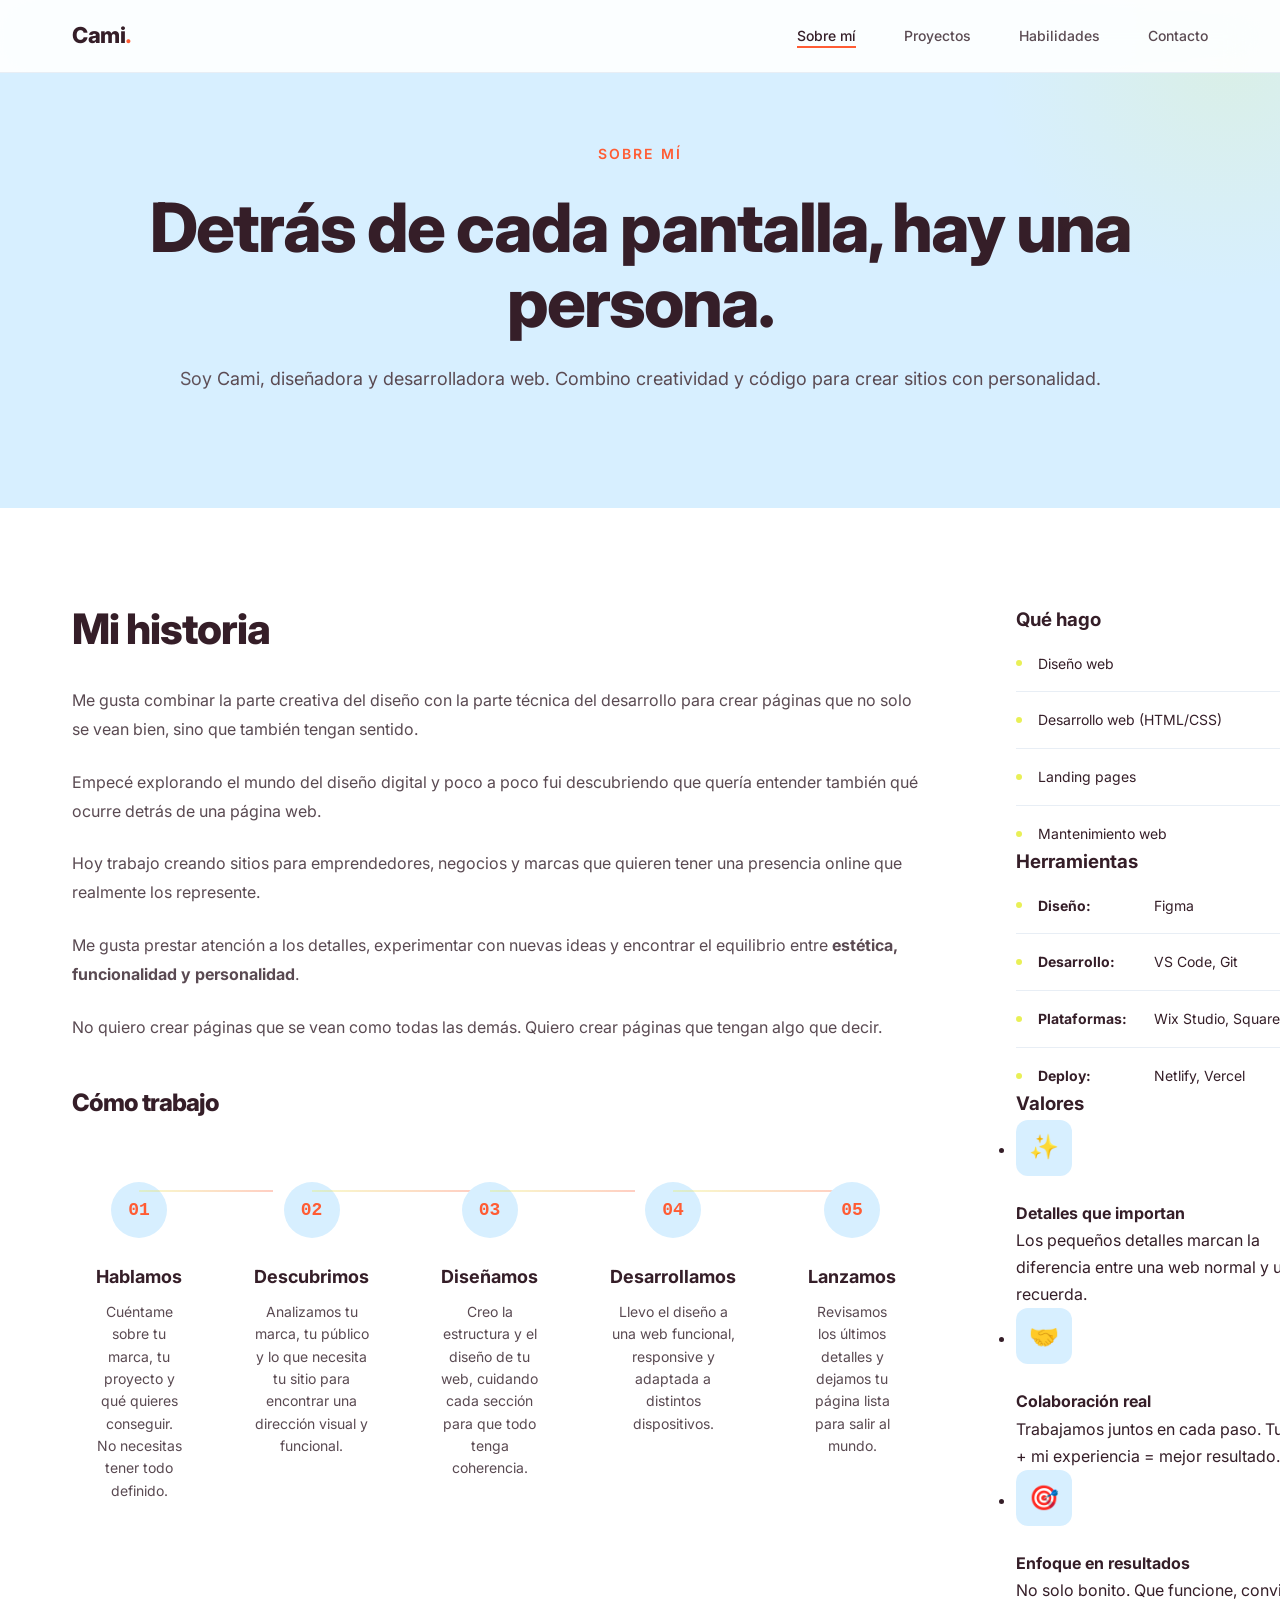
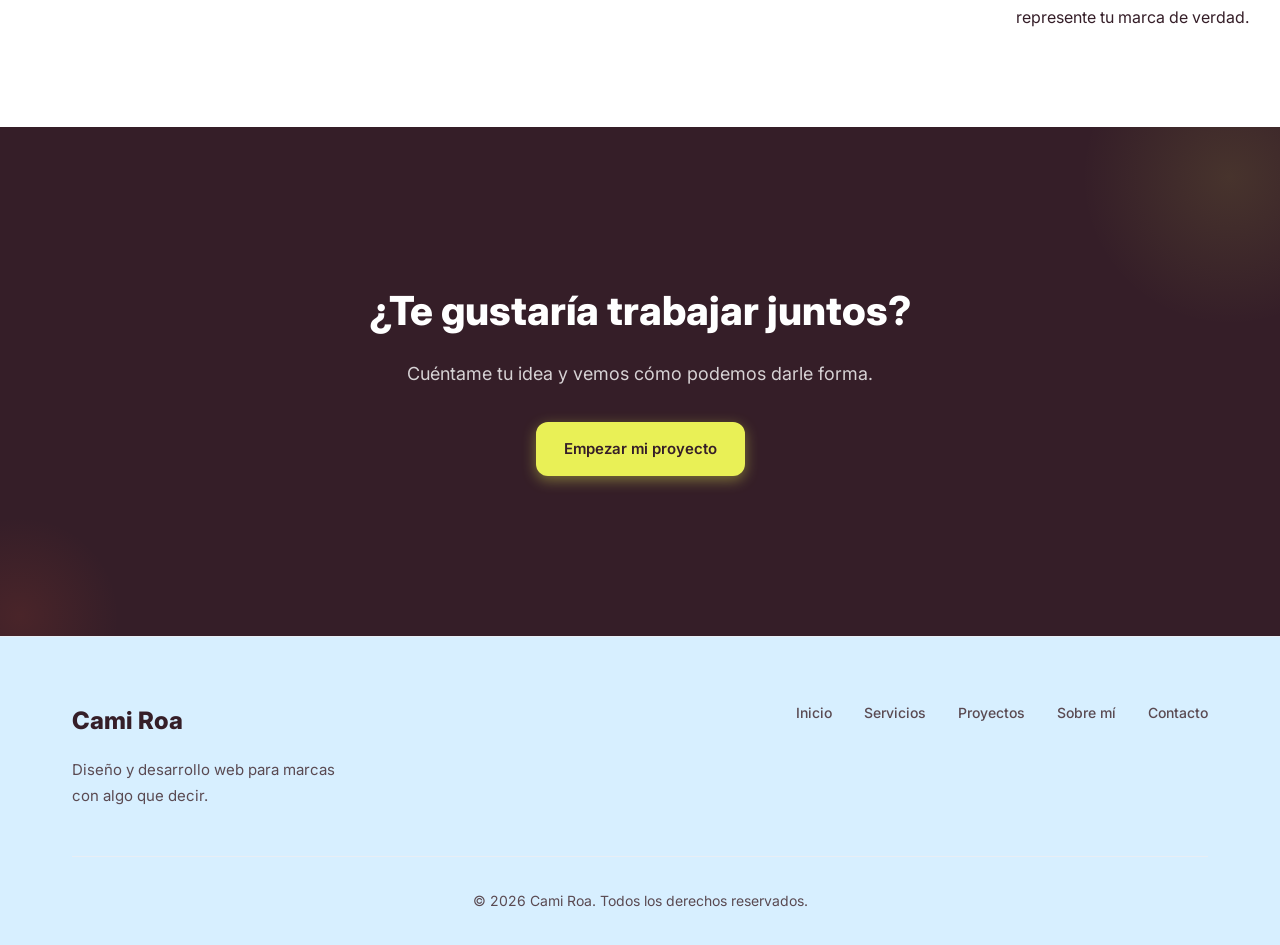
==== commit af670687: "Update all pages with Inter font import and new logo styling" ====
--- a/about.html
+++ b/about.html
@@ -4,12 +4,15 @@
     <meta charset="UTF-8">
     <meta name="viewport" content="width=device-width, initial-scale=1.0">
     <title>Sobre mí — Cami Roa</title>
+    <link rel="preconnect" href="https://fonts.googleapis.com">
+    <link rel="preconnect" href="https://fonts.gstatic.com" crossorigin>
+    <link href="https://fonts.googleapis.com/css2?family=Inter:wght@400;500;600;700;800&display=swap" rel="stylesheet">
     <link rel="stylesheet" href="styles.css">
 </head>
 <body>
     <header class="header">
         <nav class="nav container">
-            <a href="index.html" class="logo">Cami Roa</a>
+            <a href="index.html" class="logo">Cami<span>.</span></a>
             <ul class="nav-links">
                 <li><a href="about.html" class="active">Sobre mí</a></li>
                 <li><a href="projects.html">Proyectos</a></li>
--- a/styles.css
+++ b/styles.css
@@ -6,37 +6,71 @@
 }
 
 :root {
-    --color-bg: #ffffff;
-    --color-bg-alt: #f8f9fa;
-    --color-text: #1a1a2e;
-    --color-text-muted: #6b7280;
-    --color-primary: #2563eb;
-    --color-primary-hover: #1d4ed8;
-    --color-border: #e5e7eb;
-    --color-border-focus: #2563eb;
-    --font-sans: -apple-system, BlinkMacSystemFont, 'Segoe UI', Roboto, sans-serif;
+    /* Paleta de colores personalizada */
+    --color-bg: #FFFFFF;
+    --color-bg-alt: #D7EFFF;
+    --color-text: #351E28;
+    --color-text-muted: #5a4a52;
+    --color-wasabi: #E9F056;
+    --color-topaze: #FF5C34;
+    --color-cool-blue: #D7EFFF;
+    --color-cassis: #351E28;
+    --color-vert-sauge: #AEB8A0;
+
+    /* Aliases semánticos */
+    --color-primary: #FF5C34;
+    --color-primary-hover: #e8502d;
+    --color-primary-light: #fff3f0;
+    --color-accent: #E9F056;
+    --color-accent-dark: #d0d74d;
+    --color-border: #e8eef5;
+    --color-border-focus: #FF5C34;
+
+    --font-sans: 'Inter', -apple-system, BlinkMacSystemFont, 'Segoe UI', Roboto, sans-serif;
     --font-mono: 'SF Mono', 'Fira Code', monospace;
-    --shadow-sm: 0 1px 2px rgba(0,0,0,0.05);
-    --shadow-md: 0 4px 6px -1px rgba(0,0,0,0.1), 0 2px 4px -2px rgba(0,0,0,0.1);
-    --shadow-lg: 0 10px 15px -3px rgba(0,0,0,0.1), 0 4px 6px -4px rgba(0,0,0,0.1);
-    --radius-sm: 6px;
-    --radius-md: 10px;
-    --radius-lg: 16px;
-    --transition: 150ms ease;
-    --container: 1120px;
+
+    --shadow-sm: 0 1px 2px rgba(53, 30, 40, 0.04);
+    --shadow-md: 0 4px 12px rgba(53, 30, 40, 0.06), 0 2px 4px rgba(53, 30, 40, 0.04);
+    --shadow-lg: 0 12px 28px rgba(53, 30, 40, 0.08), 0 4px 8px rgba(53, 30, 40, 0.05);
+    --shadow-xl: 0 20px 40px rgba(53, 30, 40, 0.1);
+
+    --radius-sm: 8px;
+    --radius-md: 12px;
+    --radius-lg: 20px;
+    --radius-xl: 28px;
+
+    --transition: 200ms cubic-bezier(0.4, 0, 0.2, 1);
+    --transition-slow: 350ms cubic-bezier(0.4, 0, 0.2, 1);
+    --container: 1200px;
+
+    /* Espaciado generoso */
+    --space-xs: 8px;
+    --space-sm: 16px;
+    --space-md: 24px;
+    --space-lg: 32px;
+    --space-xl: 48px;
+    --space-2xl: 64px;
+    --space-3xl: 96px;
 }
 
 html {
     scroll-behavior: smooth;
 }
 
+@media (prefers-reduced-motion: reduce) {
+    html {
+        scroll-behavior: auto;
+    }
+}
+
 body {
     font-family: var(--font-sans);
-    line-height: 1.6;
+    line-height: 1.7;
     color: var(--color-text);
     background-color: var(--color-bg);
     -webkit-font-smoothing: antialiased;
     -moz-osx-font-smoothing: grayscale;
+    font-size: 16px;
 }
 
 a {
@@ -54,7 +88,13 @@
     width: 100%;
     max-width: var(--container);
     margin: 0 auto;
-    padding: 0 24px;
+    padding: 0 var(--space-lg);
+}
+
+/* Focus visible para accesibilidad */
+:focus-visible {
+    outline: 2px solid var(--color-topaze);
+    outline-offset: 2px;
 }
 
 /* Buttons */
@@ -62,53 +102,88 @@
     display: inline-flex;
     align-items: center;
     justify-content: center;
-    gap: 8px;
-    padding: 12px 24px;
+    gap: var(--space-xs);
+    padding: 14px 28px;
     font-size: 15px;
     font-weight: 600;
     border-radius: var(--radius-md);
     border: none;
     cursor: pointer;
     transition: all var(--transition);
+    white-space: nowrap;
 }
 
 .btn-primary {
-    background: var(--color-primary);
+    background: var(--color-topaze);
     color: white;
+    box-shadow: 0 4px 14px rgba(255, 92, 52, 0.35);
 }
 
 .btn-primary:hover {
     background: var(--color-primary-hover);
-    transform: translateY(-1px);
-    box-shadow: var(--shadow-md);
+    transform: translateY(-2px);
+    box-shadow: 0 8px 20px rgba(255, 92, 52, 0.45);
+}
+
+.btn-primary:active {
+    transform: translateY(0);
 }
 
 .btn-secondary {
     background: transparent;
-    color: var(--color-text);
-    border: 1px solid var(--color-border);
+    color: var(--color-cassis);
+    border: 2px solid var(--color-border);
 }
 
 .btn-secondary:hover {
-    background: var(--color-bg-alt);
-    border-color: var(--color-text);
+    background: var(--color-cool-blue);
+    border-color: var(--color-topaze);
+    color: var(--color-topaze);
+}
+
+.btn-outline {
+    background: transparent;
+    color: var(--color-cassis);
+    border: 2px solid var(--color-cassis);
+}
+
+.btn-outline:hover {
+    background: var(--color-cassis);
+    color: white;
 }
 
 .btn-full {
     width: 100%;
 }
 
+.btn-lg {
+    padding: 18px 36px;
+    font-size: 16px;
+}
+
 /* Links */
 .link {
     font-size: 14px;
-    font-weight: 500;
-    color: var(--color-primary);
+    font-weight: 600;
+    color: var(--color-topaze);
     transition: color var(--transition);
+    display: inline-flex;
+    align-items: center;
+    gap: 6px;
 }
 
 .link:hover {
-    color: var(--color-primary-hover);
-    text-decoration: underline;
+    color: var(--color-cassis);
+}
+
+.link::after {
+    content: '→';
+    font-size: 12px;
+    transition: transform var(--transition);
+}
+
+.link:hover::after {
+    transform: translateX(4px);
 }
 
 /* Header */
@@ -117,8 +192,8 @@
     top: 0;
     left: 0;
     right: 0;
-    background: rgba(255,255,255,0.9);
-    backdrop-filter: saturate(180%) blur(20px);
+    background: rgba(255, 255, 255, 0.92);
+    backdrop-filter: saturate(180%) blur(24px);
     border-bottom: 1px solid var(--color-border);
     z-index: 100;
 }
@@ -127,19 +202,23 @@
     display: flex;
     align-items: center;
     justify-content: space-between;
-    height: 64px;
+    height: 72px;
 }
 
 .logo {
-    font-size: 20px;
-    font-weight: 700;
+    font-size: 22px;
+    font-weight: 800;
     letter-spacing: -0.5px;
-    color: var(--color-text);
+    color: var(--color-cassis);
+}
+
+.logo span {
+    color: var(--color-topaze);
 }
 
 .nav-links {
     display: flex;
-    gap: 32px;
+    gap: var(--space-xl);
     list-style: none;
 }
 
@@ -148,11 +227,28 @@
     font-weight: 500;
     color: var(--color-text-muted);
     transition: color var(--transition);
+    position: relative;
+}
+
+.nav-links a::after {
+    content: '';
+    position: absolute;
+    bottom: -4px;
+    left: 0;
+    width: 0;
+    height: 2px;
+    background: var(--color-topaze);
+    transition: width var(--transition);
+}
+
+.nav-links a:hover::after,
+.nav-links a.active::after {
+    width: 100%;
 }
 
 .nav-links a:hover,
 .nav-links a.active {
-    color: var(--color-primary);
+    color: var(--color-cassis);
 }
 
 /* Hero */
@@ -160,170 +256,286 @@
     min-height: 100vh;
     display: flex;
     align-items: center;
-    padding-top: 64px;
+    padding-top: 72px;
+    position: relative;
+    overflow: hidden;
+}
+
+.hero::before {
+    content: '';
+    position: absolute;
+    top: -200px;
+    right: -200px;
+    width: 500px;
+    height: 500px;
+    background: radial-gradient(circle, rgba(233, 240, 86, 0.15) 0%, transparent 70%);
+    border-radius: 50%;
+    pointer-events: none;
+}
+
+.hero::after {
+    content: '';
+    position: absolute;
+    bottom: -150px;
+    left: -150px;
+    width: 400px;
+    height: 400px;
+    background: radial-gradient(circle, rgba(215, 239, 255, 0.3) 0%, transparent 70%);
+    border-radius: 50%;
+    pointer-events: none;
 }
 
 .hero-content {
     max-width: 720px;
+    position: relative;
+    z-index: 1;
 }
 
 .hero-greeting {
-    font-size: 16px;
-    font-weight: 500;
-    color: var(--color-primary);
+    font-size: 14px;
+    font-weight: 600;
+    color: var(--color-topaze);
     text-transform: uppercase;
-    letter-spacing: 0.1em;
-    margin-bottom: 12px;
+    letter-spacing: 0.15em;
+    margin-bottom: var(--space-md);
+    display: inline-block;
 }
 
 .hero-name {
-    font-size: clamp(36px, 5vw, 56px);
+    font-size: clamp(40px, 6vw, 68px);
     font-weight: 800;
-    line-height: 1.15;
-    letter-spacing: -1.5px;
-    margin-bottom: 24px;
+    line-height: 1.1;
+    letter-spacing: -2px;
+    margin-bottom: var(--space-md);
+    color: var(--color-cassis);
+}
+
+.hero-name .accent {
+    color: var(--color-wasabi);
+    -webkit-text-stroke: 1px var(--color-cassis);
+    text-stroke: 1px var(--color-cassis);
 }
 
 .hero-title {
     font-size: clamp(20px, 3vw, 28px);
     font-weight: 400;
     color: var(--color-text-muted);
-    margin-bottom: 24px;
+    margin-bottom: var(--space-lg);
+    line-height: 1.5;
 }
 
 .hero-description {
     font-size: 18px;
     color: var(--color-text-muted);
-    margin-bottom: 24px;
-    line-height: 1.7;
+    margin-bottom: var(--space-md);
+    line-height: 1.8;
+    max-width: 580px;
 }
 
 .hero-description:last-of-type {
-    margin-bottom: 32px;
+    margin-bottom: var(--space-xl);
 }
 
 .hero-actions {
     display: flex;
-    gap: 16px;
-    margin-bottom: 40px;
+    gap: var(--space-md);
+    margin-bottom: var(--space-2xl);
     flex-wrap: wrap;
+}
+
+/* Decorative line */
+.decorative-line {
+    width: 60px;
+    height: 3px;
+    background: linear-gradient(90deg, var(--color-wasabi), var(--color-topaze));
+    border-radius: 2px;
+    margin: var(--space-xl) 0;
 }
 
 /* Sections */
 .section {
-    padding: 100px 0;
+    padding: var(--space-3xl) 0;
+    position: relative;
 }
 
 .section-header {
     display: flex;
-    align-items: center;
+    align-items: flex-end;
     justify-content: space-between;
-    margin-bottom: 48px;
+    margin-bottom: var(--space-2xl);
     flex-wrap: wrap;
-    gap: 16px;
+    gap: var(--space-md);
 }
 
 .section-title {
-    font-size: 32px;
-    font-weight: 700;
+    font-size: clamp(28px, 4vw, 42px);
+    font-weight: 800;
     letter-spacing: -1px;
+    color: var(--color-cassis);
+    line-height: 1.2;
 }
 
 .section-subtitle {
     font-size: 18px;
     color: var(--color-text-muted);
     max-width: 600px;
-    margin-top: -32px;
-    margin-bottom: 48px;
+    margin-top: -16px;
+    margin-bottom: var(--space-2xl);
 }
 
 /* Value Proposition */
+.value-prop {
+    background: var(--color-bg);
+}
+
 .value-prop .section-header {
     text-align: center;
+    flex-direction: column;
+    align-items: center;
 }
 
 .value-prop .section-title {
-    font-size: clamp(28px, 4vw, 40px);
-    font-weight: 700;
-    line-height: 1.2;
     max-width: 800px;
-    margin: 0 auto 24px;
 }
 
 .value-prop-intro {
-    font-size: 18px;
+    font-size: 20px;
     color: var(--color-text-muted);
     max-width: 700px;
-    margin: 0 auto 24px;
+    margin: 0 auto var(--space-xl);
     text-align: center;
-    line-height: 1.7;
+    line-height: 1.8;
 }
 
 .value-grid {
     display: grid;
     grid-template-columns: repeat(3, 1fr);
-    gap: 24px;
-    margin-top: 48px;
+    gap: var(--space-lg);
+    margin-top: var(--space-xl);
 }
 
 .value-card {
     background: var(--color-bg);
     border: 1px solid var(--color-border);
     border-radius: var(--radius-lg);
-    padding: 32px;
+    padding: var(--space-xl);
+    transition: all var(--transition-slow);
+    position: relative;
+    overflow: hidden;
+}
+
+.value-card::before {
+    content: '';
+    position: absolute;
+    top: 0;
+    left: 0;
+    width: 100%;
+    height: 4px;
+    background: linear-gradient(90deg, var(--color-wasabi), var(--color-topaze));
+    transform: scaleX(0);
+    transform-origin: left;
+    transition: transform var(--transition-slow);
+}
+
+.value-card:hover::before {
+    transform: scaleX(1);
+}
+
+.value-card:hover {
+    transform: translateY(-6px);
+    box-shadow: var(--shadow-xl);
+    border-color: transparent;
+}
+
+.value-icon {
+    width: 56px;
+    height: 56px;
+    border-radius: var(--radius-md);
+    background: var(--color-cool-blue);
+    display: flex;
+    align-items: center;
+    justify-content: center;
+    margin-bottom: var(--space-md);
+    font-size: 24px;
     transition: all var(--transition);
 }
 
-.value-card:hover {
-    transform: translateY(-4px);
-    box-shadow: var(--shadow-lg);
-    border-color: var(--color-primary);
+.value-card:hover .value-icon {
+    background: var(--color-wasabi);
+    transform: scale(1.05);
 }
 
 .value-title {
     font-size: 20px;
     font-weight: 700;
-    margin-bottom: 12px;
+    color: var(--color-cassis);
+    margin-bottom: var(--space-sm);
 }
 
 .value-description {
     font-size: 15px;
     color: var(--color-text-muted);
-    line-height: 1.6;
+    line-height: 1.7;
 }
 
 /* Services */
+.services {
+    background: var(--color-cool-blue);
+}
+
 .services-grid {
     display: grid;
     grid-template-columns: repeat(2, 1fr);
-    gap: 24px;
+    gap: var(--space-lg);
 }
 
 .service-card {
     background: var(--color-bg);
     border: 1px solid var(--color-border);
     border-radius: var(--radius-lg);
-    padding: 32px;
+    padding: var(--space-xl);
+    transition: all var(--transition-slow);
+    display: flex;
+    flex-direction: column;
+    height: 100%;
+}
+
+.service-card:hover {
+    transform: translateY(-6px);
+    box-shadow: var(--shadow-xl);
+    border-color: transparent;
+}
+
+.service-icon {
+    width: 48px;
+    height: 48px;
+    border-radius: var(--radius-md);
+    background: var(--color-cool-blue);
+    display: flex;
+    align-items: center;
+    justify-content: center;
+    margin-bottom: var(--space-md);
+    font-size: 22px;
     transition: all var(--transition);
 }
 
-.service-card:hover {
-    transform: translateY(-4px);
-    box-shadow: var(--shadow-lg);
-    border-color: var(--color-primary);
+.service-card:hover .service-icon {
+    background: var(--color-wasabi);
 }
 
 .service-title {
     font-size: 22px;
     font-weight: 700;
-    margin-bottom: 16px;
+    color: var(--color-cassis);
+    margin-bottom: var(--space-sm);
 }
 
 .service-description {
     font-size: 15px;
     color: var(--color-text-muted);
     line-height: 1.7;
-    margin-bottom: 12px;
+    margin-bottom: var(--space-sm);
+    flex: 1;
 }
 
 .service-ideal {
@@ -333,10 +545,14 @@
 }
 
 .service-ideal strong {
-    color: var(--color-text);
+    color: var(--color-cassis);
 }
 
 /* Portfolio / Projects Preview */
+.portfolio-preview {
+    background: var(--color-bg);
+}
+
 .portfolio-preview .projects-grid {
     grid-template-columns: repeat(3, 1fr);
 }
@@ -346,25 +562,55 @@
     border: 1px solid var(--color-border);
     border-radius: var(--radius-lg);
     cursor: pointer;
-    transition: all var(--transition);
+    transition: all var(--transition-slow);
     display: flex;
     flex-direction: column;
-    min-height: 320px;
+    min-height: 340px;
+    overflow: hidden;
+    position: relative;
+}
+
+.project-card::before {
+    content: '';
+    position: absolute;
+    top: 0;
+    left: 0;
+    width: 100%;
+    height: 4px;
+    background: linear-gradient(90deg, var(--color-wasabi), var(--color-topaze));
+    transform: scaleX(0);
+    transform-origin: left;
+    transition: transform var(--transition-slow);
+    z-index: 1;
+}
+
+.project-card:hover::before {
+    transform: scaleX(1);
 }
 
 .project-card:hover {
-    transform: translateY(-4px);
-    box-shadow: var(--shadow-lg);
-    border-color: var(--color-primary);
-}
-
-.project-card:focus-visible {
-    outline: 2px solid var(--color-primary);
-    outline-offset: 2px;
+    transform: translateY(-8px);
+    box-shadow: var(--shadow-xl);
+    border-color: transparent;
+}
+
+.project-card-image {
+    height: 160px;
+    background: linear-gradient(135deg, var(--color-cool-blue) 0%, var(--color-wasabi) 100%);
+    position: relative;
+    overflow: hidden;
+}
+
+.project-card-image::after {
+    content: '';
+    position: absolute;
+    inset: 0;
+    background: url("data:image/svg+xml,%3Csvg width='60' height='60' viewBox='0 0 60 60' xmlns='http://www.w3.org/2000/svg'%3E%3Cg fill='none' fill-rule='evenodd'%3E%3Cg fill='%23351E28' fill-opacity='0.03'%3E%3Cpath d='M36 34v-4h-2v4h-4v2h4v4h2v-4h4v-2h-4zm0-30V0h-2v4h-4v2h4v4h2V6h4V4h-4zM6 36v-4H4v4H0v2h4v4h2v-4h4v-2H6zM6 6V0H4v4H0v2h4v4h2V6h4V4H6z'/%3E%3C/g%3E%3C/g%3E%3C/svg%3E") repeat;
+    opacity: 0.5;
 }
 
 .project-card-body {
-    padding: 24px;
+    padding: var(--space-lg);
     flex: 1;
     display: flex;
     flex-direction: column;
@@ -373,58 +619,99 @@
 .project-title {
     font-size: 20px;
     font-weight: 700;
-    margin-bottom: 12px;
+    color: var(--color-cassis);
+    margin-bottom: var(--space-sm);
 }
 
 .project-description {
     font-size: 15px;
     color: var(--color-text-muted);
-    line-height: 1.6;
-    margin-bottom: 16px;
+    line-height: 1.7;
+    margin-bottom: var(--space-md);
     flex: 1;
 }
 
 .project-tags {
     display: flex;
     flex-wrap: wrap;
-    gap: 8px;
+    gap: var(--space-xs);
     margin-top: auto;
 }
 
 .project-tag {
     font-size: 12px;
     font-weight: 500;
-    color: var(--color-primary);
-    background: rgba(37,99,235,0.1);
-    padding: 4px 10px;
+    color: var(--color-topaze);
+    background: var(--color-primary-light);
+    padding: 6px 12px;
     border-radius: var(--radius-sm);
-    border: 1px solid rgba(37,99,235,0.2);
+    border: 1px solid rgba(255, 92, 52, 0.2);
+    transition: all var(--transition);
+}
+
+.project-card:hover .project-tag {
+    background: var(--color-topaze);
+    color: white;
+    border-color: var(--color-topaze);
 }
 
 /* About Preview */
 .about-preview {
-    background: var(--color-bg-alt);
+    background: var(--color-cool-blue);
 }
 
 .about-preview-grid {
     display: grid;
     grid-template-columns: 1fr 1fr;
-    gap: 60px;
+    gap: var(--space-3xl);
     align-items: start;
 }
 
 .about-preview-text .section-title {
-    margin-bottom: 24px;
+    margin-bottom: var(--space-lg);
 }
 
 .about-preview-text p {
-    margin-bottom: 16px;
-    color: var(--color-text-muted);
-    line-height: 1.7;
+    margin-bottom: var(--space-md);
+    color: var(--color-text-muted);
+    line-height: 1.8;
 }
 
 .about-preview-text .btn {
-    margin-top: 8px;
+    margin-top: var(--space-sm);
+}
+
+/* Stats Bar */
+.stats-bar {
+    display: grid;
+    grid-template-columns: repeat(4, 1fr);
+    gap: var(--space-lg);
+    margin-top: var(--space-2xl);
+    padding-top: var(--space-2xl);
+    border-top: 1px solid var(--color-border);
+}
+
+.stat-item {
+    text-align: center;
+    padding: var(--space-md);
+}
+
+.stat-number {
+    display: block;
+    font-size: clamp(36px, 5vw, 52px);
+    font-weight: 800;
+    line-height: 1;
+    color: var(--color-topaze);
+    margin-bottom: var(--space-xs);
+    font-family: var(--font-mono);
+}
+
+.stat-label {
+    font-size: 14px;
+    color: var(--color-text-muted);
+    text-transform: uppercase;
+    letter-spacing: 0.05em;
+    font-weight: 500;
 }
 
 /* Skills Preview */
@@ -435,15 +722,22 @@
 .skills-preview-grid {
     display: grid;
     grid-template-columns: repeat(3, 1fr);
-    gap: 32px;
-    margin-top: 32px;
+    gap: var(--space-lg);
+    margin-top: var(--space-xl);
 }
 
 .skill-preview-category {
-    background: var(--color-bg-alt);
+    background: var(--color-cool-blue);
     border: 1px solid var(--color-border);
     border-radius: var(--radius-lg);
-    padding: 24px;
+    padding: var(--space-xl);
+    transition: all var(--transition-slow);
+}
+
+.skill-preview-category:hover {
+    transform: translateY(-4px);
+    box-shadow: var(--shadow-lg);
+    border-color: transparent;
 }
 
 .skill-preview-category h3 {
@@ -452,7 +746,18 @@
     text-transform: uppercase;
     letter-spacing: 0.05em;
     color: var(--color-text-muted);
-    margin-bottom: 16px;
+    margin-bottom: var(--space-md);
+    display: flex;
+    align-items: center;
+    gap: var(--space-xs);
+}
+
+.skill-preview-category h3::before {
+    content: '';
+    width: 8px;
+    height: 8px;
+    border-radius: 2px;
+    background: var(--color-wasabi);
 }
 
 .skill-preview-list {
@@ -462,8 +767,13 @@
 .skill-preview-list li {
     font-size: 14px;
     color: var(--color-text);
-    padding: 8px 0;
+    padding: var(--space-xs) 0;
     border-bottom: 1px solid var(--color-border);
+    transition: color var(--transition);
+}
+
+.skill-preview-list li:hover {
+    color: var(--color-topaze);
 }
 
 .skill-preview-list li:last-child {
@@ -473,39 +783,66 @@
 
 .skills-preview-cta {
     text-align: center;
-    margin-top: 32px;
+    margin-top: var(--space-xl);
 }
 
 /* Process */
+.process {
+    background: var(--color-bg);
+}
+
 .process-grid {
     display: grid;
     grid-template-columns: repeat(5, 1fr);
-    gap: 24px;
+    gap: var(--space-md);
 }
 
 .process-step {
     text-align: center;
-    padding: 24px;
+    padding: var(--space-lg) var(--space-md);
+    position: relative;
+}
+
+.process-step:not(:last-child)::after {
+    content: '';
+    position: absolute;
+    top: 40px;
+    right: -50%;
+    width: 100%;
+    height: 2px;
+    background: linear-gradient(90deg, var(--color-wasabi), var(--color-topaze));
+    opacity: 0.3;
 }
 
 .step-number {
     display: inline-flex;
     align-items: center;
     justify-content: center;
-    width: 48px;
-    height: 48px;
+    width: 56px;
+    height: 56px;
     border-radius: 50%;
-    background: var(--color-primary);
+    background: var(--color-cool-blue);
+    color: var(--color-topaze);
+    font-size: 18px;
+    font-weight: 800;
+    margin-bottom: var(--space-md);
+    font-family: var(--font-mono);
+    border: 3px solid transparent;
+    transition: all var(--transition);
+}
+
+.process-step:hover .step-number {
+    background: var(--color-topaze);
     color: white;
-    font-size: 16px;
-    font-weight: 700;
-    margin-bottom: 16px;
+    border-color: var(--color-wasabi);
+    transform: scale(1.1);
 }
 
 .step-title {
     font-size: 18px;
     font-weight: 700;
-    margin-bottom: 8px;
+    color: var(--color-cassis);
+    margin-bottom: var(--space-xs);
 }
 
 .step-description {
@@ -516,33 +853,70 @@
 
 /* CTA Section */
 .cta-section {
-    background: var(--color-bg-alt);
+    background: var(--color-cassis);
+    position: relative;
+    overflow: hidden;
+}
+
+.cta-section::before {
+    content: '';
+    position: absolute;
+    top: -100px;
+    right: -100px;
+    width: 300px;
+    height: 300px;
+    background: radial-gradient(circle, rgba(233, 240, 86, 0.1) 0%, transparent 70%);
+    border-radius: 50%;
+}
+
+.cta-section::after {
+    content: '';
+    position: absolute;
+    bottom: -80px;
+    left: -80px;
+    width: 200px;
+    height: 200px;
+    background: radial-gradient(circle, rgba(255, 92, 52, 0.1) 0%, transparent 70%);
+    border-radius: 50%;
 }
 
 .cta-card {
-    max-width: 640px;
+    max-width: 700px;
     margin: 0 auto;
-    padding: 48px;
+    padding: var(--space-2xl) var(--space-xl);
     text-align: center;
-    background: var(--color-bg);
-    border: 1px solid var(--color-border);
-    border-radius: var(--radius-lg);
+    position: relative;
+    z-index: 1;
 }
 
 .cta-card h2 {
-    font-size: 28px;
-    font-weight: 700;
-    margin-bottom: 12px;
+    font-size: clamp(28px, 4vw, 40px);
+    font-weight: 800;
+    color: white;
+    margin-bottom: var(--space-md);
+    line-height: 1.2;
+}
+
+.cta-card h2 .accent {
+    color: var(--color-wasabi);
 }
 
 .cta-card p {
-    color: var(--color-text-muted);
-    margin-bottom: 16px;
-    line-height: 1.6;
-}
-
-.cta-card .btn {
-    margin-top: 8px;
+    color: rgba(255, 255, 255, 0.8);
+    margin-bottom: var(--space-lg);
+    line-height: 1.7;
+    font-size: 18px;
+}
+
+.cta-card .btn-primary {
+    background: var(--color-wasabi);
+    color: var(--color-cassis);
+    box-shadow: 0 4px 14px rgba(233, 240, 86, 0.4);
+}
+
+.cta-card .btn-primary:hover {
+    background: var(--color-accent-dark);
+    box-shadow: 0 8px 20px rgba(233, 240, 86, 0.5);
 }
 
 /* Contact Form */
@@ -550,7 +924,7 @@
     font-size: 18px;
     color: var(--color-text-muted);
     max-width: 560px;
-    margin: 0 auto 40px;
+    margin: 0 auto var(--space-2xl);
     text-align: center;
 }
 
@@ -559,47 +933,53 @@
     margin: 0 auto;
     display: flex;
     flex-direction: column;
-    gap: 20px;
+    gap: var(--space-md);
 }
 
 .form-group {
     display: flex;
     flex-direction: column;
-    gap: 6px;
+    gap: var(--space-xs);
 }
 
 .form-group label {
     font-size: 14px;
-    font-weight: 500;
-    color: var(--color-text);
+    font-weight: 600;
+    color: var(--color-cassis);
 }
 
 .form-group input,
 .form-group textarea {
-    padding: 12px 16px;
-    font-size: 15px;
+    padding: 14px 18px;
+    font-size: 16px;
     font-family: inherit;
-    color: var(--color-text);
+    color: var(--color-cassis);
     background: var(--color-bg);
-    border: 1px solid var(--color-border);
+    border: 2px solid var(--color-border);
     border-radius: var(--radius-md);
-    transition: border-color var(--transition), box-shadow var(--transition);
+    transition: all var(--transition);
 }
 
 .form-group input:focus,
 .form-group textarea:focus {
     outline: none;
-    border-color: var(--color-border-focus);
-    box-shadow: 0 0 0 3px rgba(37,99,235,0.15);
+    border-color: var(--color-topaze);
+    box-shadow: 0 0 0 4px rgba(255, 92, 52, 0.15);
+}
+
+.form-group input::placeholder,
+.form-group textarea::placeholder {
+    color: var(--color-text-muted);
+    opacity: 0.6;
 }
 
 .form-group textarea {
     resize: vertical;
-    min-height: 140px;
+    min-height: 150px;
 }
 
 .form-status {
-    padding: 16px;
+    padding: var(--space-md);
     border-radius: var(--radius-md);
     font-size: 14px;
     font-weight: 500;
@@ -613,25 +993,25 @@
 }
 
 .form-status.error {
-    background: rgba(239, 68, 68, 0.1);
-    color: #dc2626;
-    border: 1px solid rgba(239, 68, 68, 0.3);
+    background: rgba(255, 92, 52, 0.1);
+    color: var(--color-topaze);
+    border: 1px solid rgba(255, 92, 52, 0.3);
 }
 
 /* Modal */
 .modal-overlay {
     position: fixed;
     inset: 0;
-    background: rgba(0,0,0,0.6);
-    backdrop-filter: blur(4px);
+    background: rgba(53, 30, 40, 0.7);
+    backdrop-filter: blur(8px);
     display: flex;
     align-items: center;
     justify-content: center;
     z-index: 1000;
-    padding: 24px;
+    padding: var(--space-lg);
     opacity: 0;
     visibility: hidden;
-    transition: opacity 200ms ease, visibility 200ms ease;
+    transition: opacity var(--transition), visibility var(--transition);
 }
 
 .modal-overlay:not([hidden]) {
@@ -642,14 +1022,14 @@
 .modal {
     background: var(--color-bg);
     border: 1px solid var(--color-border);
-    border-radius: var(--radius-lg);
+    border-radius: var(--radius-xl);
     max-width: 720px;
     width: 100%;
     max-height: 90vh;
     overflow-y: auto;
     position: relative;
     transform: scale(0.95) translateY(20px);
-    transition: transform 200ms ease;
+    transition: transform var(--transition-slow);
 }
 
 .modal-overlay:not([hidden]) .modal {
@@ -658,66 +1038,78 @@
 
 .modal-close {
     position: absolute;
-    top: 16px;
-    right: 16px;
-    width: 40px;
-    height: 40px;
+    top: var(--space-md);
+    right: var(--space-md);
+    width: 44px;
+    height: 44px;
     border: none;
-    background: var(--color-bg-alt);
+    background: var(--color-cool-blue);
     border-radius: 50%;
     font-size: 24px;
     cursor: pointer;
     display: flex;
     align-items: center;
     justify-content: center;
-    color: var(--color-text);
+    color: var(--color-cassis);
     transition: all var(--transition);
     z-index: 10;
 }
 
 .modal-close:hover {
-    background: var(--color-border);
-    color: var(--color-text);
+    background: var(--color-topaze);
+    color: white;
 }
 
 .modal-content {
-    padding: 32px;
+    padding: var(--space-xl);
 }
 
 .modal-header {
-    margin-bottom: 24px;
+    margin-bottom: var(--space-lg);
 }
 
 .modal-tag {
     display: inline-block;
     font-size: 12px;
     font-weight: 600;
-    color: var(--color-primary);
-    background: rgba(37,99,235,0.1);
-    padding: 4px 10px;
+    color: var(--color-topaze);
+    background: var(--color-primary-light);
+    padding: 6px 12px;
     border-radius: var(--radius-sm);
-    margin-bottom: 12px;
+    margin-bottom: var(--space-md);
 }
 
 .modal-header h2 {
     font-size: 28px;
-    font-weight: 700;
-    margin-bottom: 4px;
+    font-weight: 800;
+    color: var(--color-cassis);
+    margin-bottom: var(--space-xs);
 }
 
 .modal-body {
     display: flex;
     flex-direction: column;
-    gap: 24px;
+    gap: var(--space-lg);
 }
 
 .modal-section h3 {
-    font-size: 16px;
+    font-size: 14px;
     font-weight: 700;
     text-transform: uppercase;
     letter-spacing: 0.05em;
     color: var(--color-text-muted);
-    margin-bottom: 12px;
+    margin-bottom: var(--space-md);
+    display: flex;
+    align-items: center;
+    gap: var(--space-xs);
+}
+
+.modal-section h3::before {
+    content: '';
+    width: 6px;
+    height: 6px;
+    border-radius: 2px;
+    background: var(--color-wasabi);
 }
 
 .modal-description {
@@ -729,15 +1121,15 @@
 .modal-tech {
     display: flex;
     flex-wrap: wrap;
-    gap: 8px;
+    gap: var(--space-xs);
 }
 
 .tech-tag {
     font-size: 12px;
     font-weight: 500;
-    color: var(--color-text-muted);
-    background: var(--color-bg-alt);
-    padding: 4px 10px;
+    color: var(--color-cassis);
+    background: var(--color-cool-blue);
+    padding: 6px 12px;
     border-radius: var(--radius-sm);
     border: 1px solid var(--color-border);
 }
@@ -745,11 +1137,11 @@
 .modal-links {
     display: flex;
     flex-wrap: wrap;
-    gap: 12px;
+    gap: var(--space-md);
 }
 
 .modal-link {
-    padding: 10px 20px;
+    padding: 12px 24px;
     font-size: 14px;
     font-weight: 600;
     border-radius: var(--radius-md);
@@ -757,7 +1149,7 @@
 }
 
 .modal-link.primary {
-    background: var(--color-primary);
+    background: var(--color-topaze);
     color: white;
     border: none;
 }
@@ -768,13 +1160,13 @@
 
 .modal-link.secondary {
     background: transparent;
-    color: var(--color-text);
-    border: 1px solid var(--color-border);
+    color: var(--color-cassis);
+    border: 2px solid var(--color-cassis);
 }
 
 .modal-link.secondary:hover {
-    background: var(--color-bg-alt);
-    border-color: var(--color-text);
+    background: var(--color-cassis);
+    color: white;
 }
 
 /* ===== ABOUT PAGE ===== */
@@ -782,17 +1174,17 @@
 .about-detail-grid {
     display: grid;
     grid-template-columns: 1fr 320px;
-    gap: 60px;
+    gap: var(--space-3xl);
 }
 
 .about-main .section-title {
-    margin-bottom: 24px;
+    margin-bottom: var(--space-lg);
 }
 
 .about-text p {
-    margin-bottom: 16px;
-    color: var(--color-text-muted);
-    line-height: 1.7;
+    margin-bottom: var(--space-md);
+    color: var(--color-text-muted);
+    line-height: 1.8;
 }
 
 .services-list,
@@ -804,8 +1196,21 @@
 .tools-list li {
     font-size: 14px;
     color: var(--color-text);
-    padding: 10px 0;
+    padding: var(--space-sm) 0;
     border-bottom: 1px solid var(--color-border);
+    display: flex;
+    align-items: center;
+    gap: var(--space-sm);
+}
+
+.services-list li::before,
+.tools-list li::before {
+    content: '';
+    width: 6px;
+    height: 6px;
+    border-radius: 50%;
+    background: var(--color-wasabi);
+    flex-shrink: 0;
 }
 
 .services-list li:last-child,
@@ -815,7 +1220,7 @@
 }
 
 .tools-list strong {
-    color: var(--color-text);
+    color: var(--color-cassis);
     display: inline-block;
     min-width: 100px;
 }
@@ -827,8 +1232,8 @@
 
 .process-steps-contact li {
     display: flex;
-    gap: 16px;
-    padding: 20px 0;
+    gap: var(--space-md);
+    padding: var(--space-lg) 0;
     border-bottom: 1px solid var(--color-border);
 }
 
@@ -839,26 +1244,29 @@
 
 .process-steps-contact .step-number {
     flex-shrink: 0;
-    width: 32px;
-    height: 32px;
+    width: 40px;
+    height: 40px;
     border-radius: 50%;
-    background: var(--color-primary);
+    background: var(--color-topaze);
     color: white;
     font-size: 14px;
     font-weight: 700;
     display: flex;
     align-items: center;
     justify-content: center;
+    font-family: var(--font-mono);
 }
 
 .process-steps-contact strong {
     display: block;
-    font-size: 14px;
-    margin-bottom: 4px;
+    font-size: 15px;
+    font-weight: 600;
+    color: var(--color-cassis);
+    margin-bottom: var(--space-xs);
 }
 
 .process-steps-contact p {
-    font-size: 13px;
+    font-size: 14px;
     color: var(--color-text-muted);
     line-height: 1.5;
 }
@@ -867,32 +1275,47 @@
 .skills-categories {
     display: grid;
     grid-template-columns: repeat(3, 1fr);
-    gap: 32px;
-    margin-bottom: 60px;
+    gap: var(--space-lg);
+    margin-bottom: var(--space-2xl);
 }
 
 .skill-category-detail {
     background: var(--color-bg);
     border: 1px solid var(--color-border);
     border-radius: var(--radius-lg);
-    padding: 32px;
+    padding: var(--space-xl);
+    transition: all var(--transition-slow);
+}
+
+.skill-category-detail:hover {
+    transform: translateY(-4px);
+    box-shadow: var(--shadow-lg);
+    border-color: transparent;
 }
 
 .skill-category-header {
     display: flex;
-    gap: 16px;
-    margin-bottom: 24px;
+    gap: var(--space-md);
+    margin-bottom: var(--space-lg);
 }
 
 .skill-category-icon {
-    font-size: 32px;
+    font-size: 36px;
     flex-shrink: 0;
+    width: 64px;
+    height: 64px;
+    border-radius: var(--radius-md);
+    background: var(--color-cool-blue);
+    display: flex;
+    align-items: center;
+    justify-content: center;
 }
 
 .skill-category-title {
-    font-size: 20px;
+    font-size: 22px;
     font-weight: 700;
-    margin-bottom: 6px;
+    color: var(--color-cassis);
+    margin-bottom: var(--space-xs);
 }
 
 .skill-category-desc {
@@ -905,7 +1328,7 @@
 }
 
 .skill-list-detailed li {
-    padding: 16px 0;
+    padding: var(--space-md) 0;
     border-bottom: 1px solid var(--color-border);
 }
 
@@ -918,7 +1341,8 @@
     display: block;
     font-size: 15px;
     font-weight: 600;
-    margin-bottom: 4px;
+    color: var(--color-cassis);
+    margin-bottom: var(--space-xs);
 }
 
 .skill-list-detailed span {
@@ -931,13 +1355,25 @@
 .skills-extra {
     display: grid;
     grid-template-columns: repeat(2, 1fr);
-    gap: 32px;
+    gap: var(--space-xl);
 }
 
 .extra-section h3 {
-    font-size: 18px;
+    font-size: 20px;
     font-weight: 700;
-    margin-bottom: 20px;
+    color: var(--color-cassis);
+    margin-bottom: var(--space-lg);
+    display: flex;
+    align-items: center;
+    gap: var(--space-sm);
+}
+
+.extra-section h3::before {
+    content: '';
+    width: 8px;
+    height: 8px;
+    border-radius: 2px;
+    background: var(--color-wasabi);
 }
 
 .not-do-list {
@@ -947,8 +1383,8 @@
 .not-do-list li {
     font-size: 14px;
     color: var(--color-text-muted);
-    padding: 10px 0;
-    padding-left: 24px;
+    padding: var(--space-sm) 0;
+    padding-left: var(--space-lg);
     position: relative;
     line-height: 1.6;
 }
@@ -957,12 +1393,13 @@
     content: '✕';
     position: absolute;
     left: 0;
-    color: var(--color-primary);
+    color: var(--color-topaze);
     font-weight: 600;
+    font-size: 12px;
 }
 
 .extra-note {
-    margin-top: 16px;
+    margin-top: var(--space-md);
     font-size: 14px;
     color: var(--color-text-muted);
     font-style: italic;
@@ -971,55 +1408,80 @@
 .learning-tags {
     display: flex;
     flex-wrap: wrap;
-    gap: 10px;
+    gap: var(--space-xs);
 }
 
 .learning-tag {
     font-size: 13px;
     font-weight: 500;
-    color: var(--color-primary);
-    background: rgba(37,99,235,0.1);
-    padding: 6px 12px;
+    color: var(--color-cassis);
+    background: var(--color-cool-blue);
+    padding: 8px 14px;
     border-radius: var(--radius-md);
-    border: 1px solid rgba(37,99,235,0.2);
+    border: 1px solid var(--color-border);
+    transition: all var(--transition);
+}
+
+.learning-tag:hover {
+    background: var(--color-wasabi);
+    border-color: var(--color-wasabi);
+    color: var(--color-cassis);
 }
 
 /* Contact Page */
 .contact-full {
-    padding-bottom: 120px;
+    padding-bottom: var(--space-3xl);
 }
 
 .contact-grid {
     display: grid;
     grid-template-columns: 1fr 380px;
-    gap: 60px;
+    gap: var(--space-3xl);
 }
 
 .contact-form-wrapper {
     background: var(--color-bg);
     border: 1px solid var(--color-border);
-    border-radius: var(--radius-lg);
-    padding: 40px;
+    border-radius: var(--radius-xl);
+    padding: var(--space-2xl);
 }
 
 /* Contact Info */
 .contact-info {
     display: flex;
     flex-direction: column;
-    gap: 24px;
+    gap: var(--space-lg);
 }
 
 .info-card {
     background: var(--color-bg);
     border: 1px solid var(--color-border);
     border-radius: var(--radius-lg);
-    padding: 24px;
+    padding: var(--space-xl);
+    transition: all var(--transition);
+}
+
+.info-card:hover {
+    box-shadow: var(--shadow-md);
+    border-color: transparent;
 }
 
 .info-card h3 {
-    font-size: 16px;
+    font-size: 18px;
     font-weight: 700;
-    margin-bottom: 20px;
+    color: var(--color-cassis);
+    margin-bottom: var(--space-lg);
+    display: flex;
+    align-items: center;
+    gap: var(--space-sm);
+}
+
+.info-card h3::before {
+    content: '';
+    width: 8px;
+    height: 8px;
+    border-radius: 2px;
+    background: var(--color-wasabi);
 }
 
 .direct-links {
@@ -1027,7 +1489,7 @@
 }
 
 .direct-links li {
-    padding: 12px 0;
+    padding: var(--space-sm) 0;
     border-bottom: 1px solid var(--color-border);
 }
 
@@ -1039,18 +1501,22 @@
 .direct-links a {
     display: flex;
     align-items: center;
-    gap: 12px;
-    font-size: 14px;
+    gap: var(--space-md);
+    font-size: 15px;
     color: var(--color-text);
-    transition: color var(--transition);
+    transition: all var(--transition);
+    padding: var(--space-xs) 0;
 }
 
 .direct-links a:hover {
-    color: var(--color-primary);
+    color: var(--color-topaze);
+    transform: translateX(4px);
 }
 
 .link-icon {
-    font-size: 18px;
+    font-size: 20px;
+    width: 36px;
+    text-align: center;
 }
 
 /* FAQ */
@@ -1064,13 +1530,19 @@
 
 .faq-item summary {
     cursor: pointer;
-    font-size: 14px;
+    font-size: 15px;
     font-weight: 600;
-    padding: 16px 0;
+    color: var(--color-cassis);
+    padding: var(--space-md) 0;
     list-style: none;
     display: flex;
     justify-content: space-between;
     align-items: center;
+    transition: color var(--transition);
+}
+
+.faq-item summary:hover {
+    color: var(--color-topaze);
 }
 
 .faq-item summary::-webkit-details-marker {
@@ -1079,28 +1551,37 @@
 
 .faq-item summary::after {
     content: '+';
-    font-size: 20px;
+    font-size: 22px;
     font-weight: 300;
-    color: var(--color-text-muted);
+    color: var(--color-topaze);
     transition: transform var(--transition);
+    width: 28px;
+    height: 28px;
+    display: flex;
+    align-items: center;
+    justify-content: center;
+    background: var(--color-cool-blue);
+    border-radius: var(--radius-sm);
 }
 
 .faq-item[open] summary::after {
     transform: rotate(45deg);
+    background: var(--color-wasabi);
+    color: var(--color-cassis);
 }
 
 .faq-item p {
     font-size: 14px;
     color: var(--color-text-muted);
-    line-height: 1.6;
-    padding-bottom: 16px;
+    line-height: 1.7;
+    padding: var(--space-md) 0 0;
 }
 
 /* Footer */
 .footer {
-    padding: 48px 0 24px;
+    padding: var(--space-2xl) 0 var(--space-lg);
     border-top: 1px solid var(--color-border);
-    background: var(--color-bg-alt);
+    background: var(--color-cool-blue);
 }
 
 .footer-content {
@@ -1108,60 +1589,80 @@
     align-items: flex-start;
     justify-content: space-between;
     flex-wrap: wrap;
-    gap: 32px;
-    margin-bottom: 32px;
+    gap: var(--space-xl);
+    margin-bottom: var(--space-xl);
 }
 
 .footer-brand h3 {
-    font-size: 20px;
-    font-weight: 700;
-    margin-bottom: 8px;
+    font-size: 24px;
+    font-weight: 800;
+    color: var(--color-cassis);
+    margin-bottom: var(--space-sm);
+}
+
+.footer-brand h3 span {
+    color: var(--color-topaze);
 }
 
 .footer-brand p {
-    font-size: 14px;
+    font-size: 15px;
     color: var(--color-text-muted);
     max-width: 280px;
+    line-height: 1.7;
 }
 
 .footer-nav {
     display: flex;
     flex-wrap: wrap;
-    gap: 24px;
+    gap: var(--space-lg);
 }
 
 .footer-nav a {
     font-size: 14px;
     font-weight: 500;
     color: var(--color-text-muted);
-    transition: color var(--transition);
+    transition: all var(--transition);
 }
 
 .footer-nav a:hover {
-    color: var(--color-primary);
+    color: var(--color-topaze);
 }
 
 .footer-bottom {
-    padding-top: 24px;
+    padding-top: var(--space-lg);
     border-top: 1px solid var(--color-border);
+    text-align: center;
 }
 
 .footer-bottom p {
     font-size: 14px;
     color: var(--color-text-muted);
-    text-align: center;
 }
 
 /* Page Hero */
 .hero-page {
     min-height: 50vh;
-    padding: 120px 0 80px;
+    padding: 140px 0 var(--space-2xl);
+    text-align: center;
+    background: var(--color-cool-blue);
 }
 
 .hero-page .hero-content {
-    text-align: center;
     max-width: 800px;
     margin: 0 auto;
+}
+
+.hero-page .hero-greeting {
+    color: var(--color-topaze);
+}
+
+.hero-page .hero-name {
+    color: var(--color-cassis);
+}
+
+.hero-page .hero-description {
+    color: var(--color-text-muted);
+    max-width: none;
 }
 
 .hero-page .hero-actions {
@@ -1184,7 +1685,7 @@
 
     .about-preview-grid {
         grid-template-columns: 1fr;
-        gap: 40px;
+        gap: var(--space-2xl);
     }
 
     .skills-preview-grid {
@@ -1196,6 +1697,10 @@
         text-align: left;
     }
 
+    .process-step:not(:last-child)::after {
+        display: none;
+    }
+
     .about-detail-grid {
         grid-template-columns: 1fr;
     }
@@ -1213,7 +1718,11 @@
     }
 
     .contact-form-wrapper {
-        padding: 24px;
+        padding: var(--space-xl);
+    }
+
+    .stats-bar {
+        grid-template-columns: repeat(2, 1fr);
     }
 
     .footer-content {
@@ -1249,7 +1758,7 @@
     }
 
     .modal-content {
-        padding: 24px;
+        padding: var(--space-lg);
     }
 
     .modal-header h2 {
@@ -1257,7 +1766,24 @@
     }
 
     .cta-card {
-        padding: 32px 24px;
+        padding: var(--space-xl) var(--space-md);
+    }
+
+    .stats-bar {
+        grid-template-columns: 1fr;
+        gap: var(--space-md);
+    }
+
+    .service-card {
+        padding: var(--space-lg);
+    }
+
+    .value-card {
+        padding: var(--space-lg);
+    }
+
+    .section {
+        padding: var(--space-2xl) 0;
     }
 }
 
@@ -1271,4 +1797,32 @@
         transition-duration: 0.01ms !important;
         scroll-behavior: auto !important;
     }
+}
+
+/* Utility classes para números destacados */
+.highlight-number {
+    color: var(--color-topaze);
+    font-weight: 800;
+    font-family: var(--font-mono);
+}
+
+.highlight-text {
+    color: var(--color-wasabi);
+    font-weight: 700;
+}
+
+/* Decorative elements */
+.shape-dot {
+    width: 8px;
+    height: 8px;
+    border-radius: 50%;
+    background: var(--color-wasabi);
+    display: inline-block;
+}
+
+.shape-line {
+    width: 40px;
+    height: 2px;
+    background: linear-gradient(90deg, var(--color-wasabi), var(--color-topaze));
+    border-radius: 1px;
 }
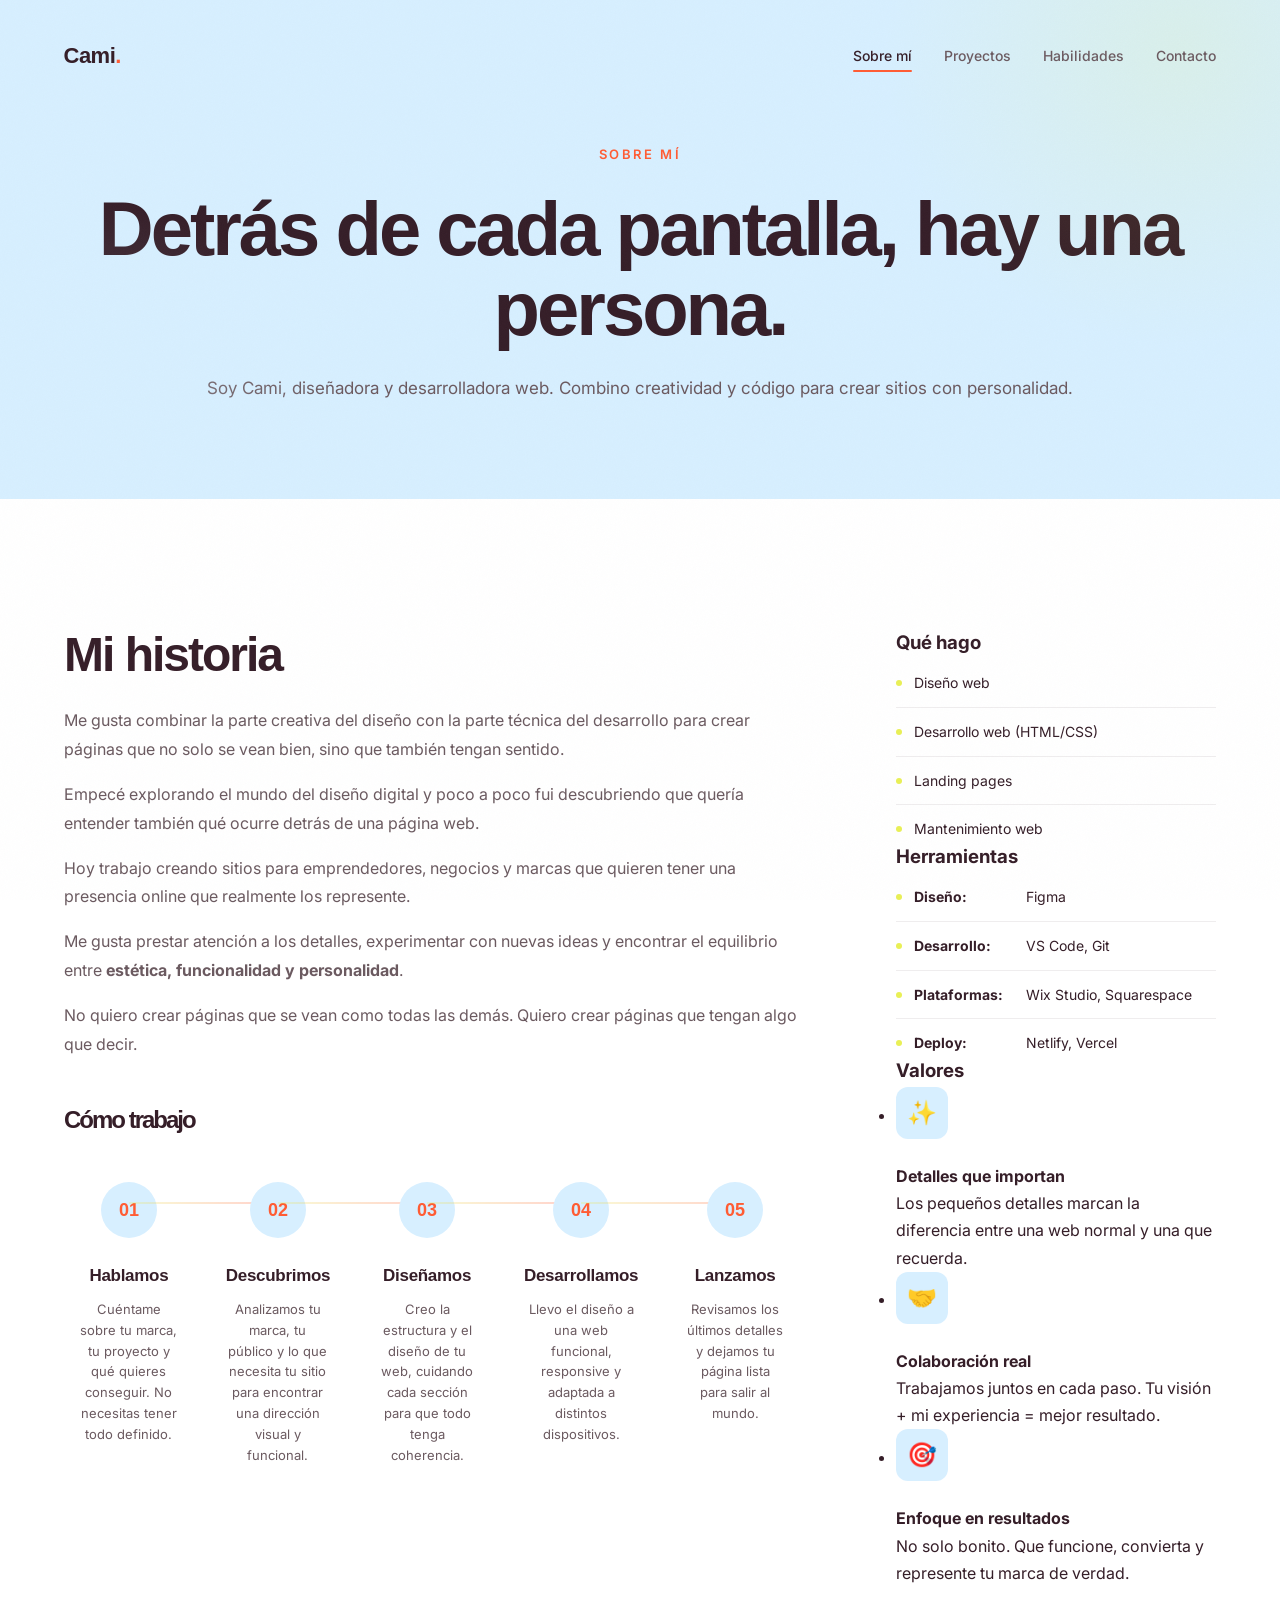
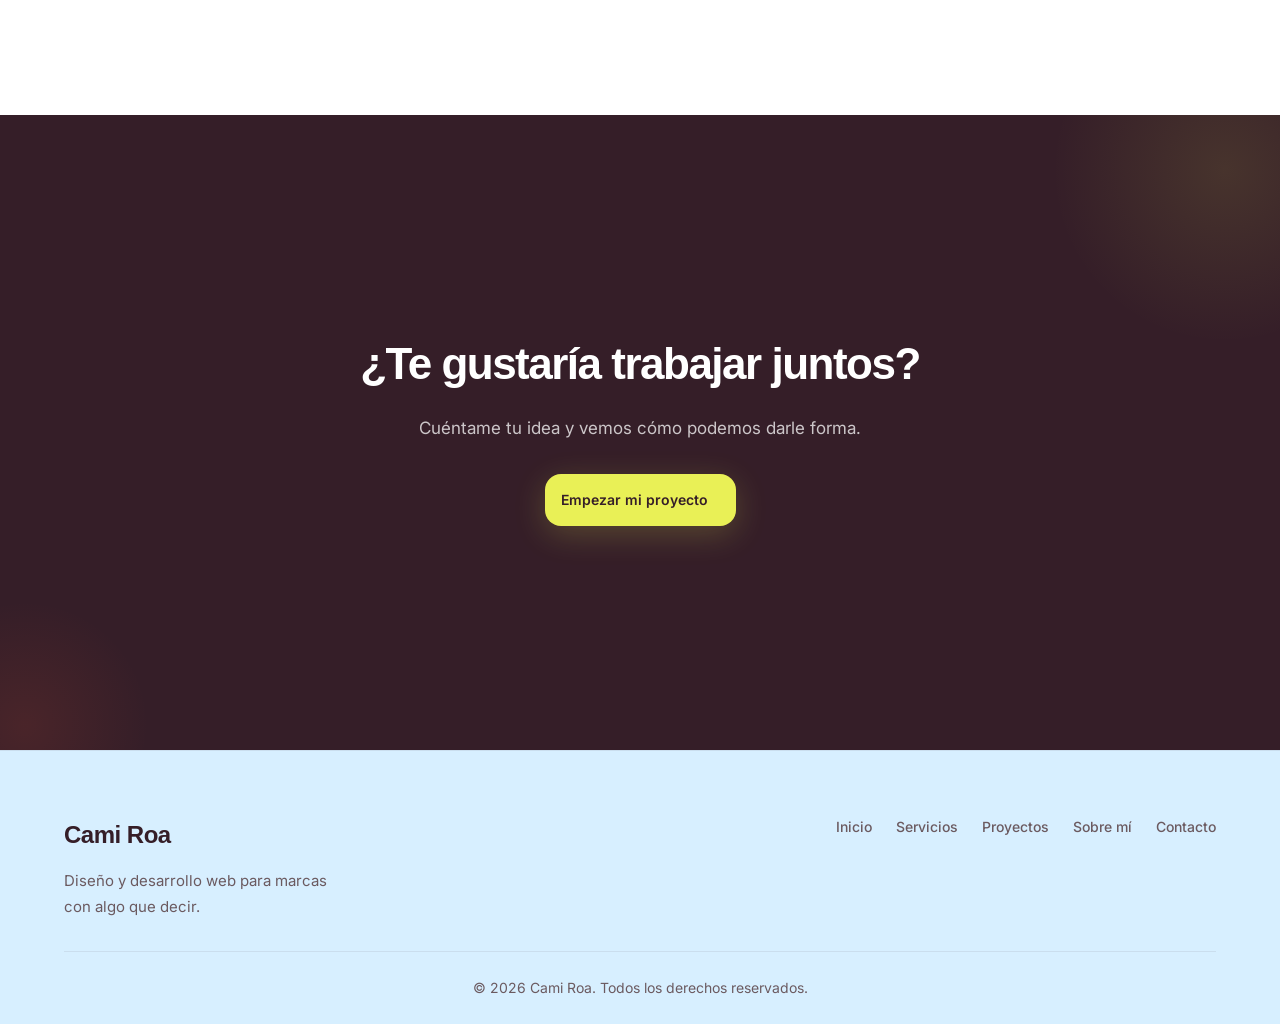
==== commit c3deb129: "feat: premium design overhaul - asymmetric bento layouts, double-bezel cards, fluid island nav, scro" ====
--- a/about.html
+++ b/about.html
@@ -7,6 +7,7 @@
     <link rel="preconnect" href="https://fonts.googleapis.com">
     <link rel="preconnect" href="https://fonts.gstatic.com" crossorigin>
     <link href="https://fonts.googleapis.com/css2?family=Inter:wght@400;500;600;700;800&display=swap" rel="stylesheet">
+    <link rel="stylesheet" href="https://api.fontshare.com/v2/css?f[]=clash-display@400,500,600,700&display=swap">
     <link rel="stylesheet" href="styles.css">
 </head>
 <body>
@@ -34,7 +35,7 @@
         <section class="section about-detail">
             <div class="container">
                 <div class="about-detail-grid">
-                    <div class="about-main">
+                    <div class="about-main reveal">
                         <h2 class="section-title">Mi historia</h2>
                         <div class="about-text">
                             <p>Me gusta combinar la parte creativa del diseño con la parte técnica del desarrollo para crear páginas que no solo se vean bien, sino que también tengan sentido.</p>
@@ -74,7 +75,7 @@
                         </div>
                     </div>
 
-                    <aside class="about-sidebar">
+                    <aside class="about-sidebar reveal reveal-delay-2">
                         <div class="sidebar-card">
                             <h3 class="sidebar-title">Qué hago</h3>
                             <ul class="services-list">
@@ -157,5 +158,23 @@
             </div>
         </div>
     </footer>
+
+    <script>
+        const header = document.querySelector('.header');
+        window.addEventListener('scroll', () => {
+            header.classList.toggle('scrolled', window.scrollY > 60);
+        }, { passive: true });
+
+        const revealObserver = new IntersectionObserver((entries) => {
+            entries.forEach(entry => {
+                if (entry.isIntersecting) {
+                    entry.target.classList.add('visible');
+                    revealObserver.unobserve(entry.target);
+                }
+            });
+        }, { threshold: 0.1, rootMargin: '0px 0px -40px 0px' });
+
+        document.querySelectorAll('.reveal').forEach(el => revealObserver.observe(el));
+    </script>
 </body>
 </html>
--- a/styles.css
+++ b/styles.css
@@ -1,1828 +1,2197 @@
-/* Reset & Base */
+/* ===== RESET & BASE ===== */
 * {
-    margin: 0;
-    padding: 0;
-    box-sizing: border-box;
+  margin: 0;
+  padding: 0;
+  box-sizing: border-box;
 }
 
 :root {
-    /* Paleta de colores personalizada */
-    --color-bg: #FFFFFF;
-    --color-bg-alt: #D7EFFF;
-    --color-text: #351E28;
-    --color-text-muted: #5a4a52;
-    --color-wasabi: #E9F056;
-    --color-topaze: #FF5C34;
-    --color-cool-blue: #D7EFFF;
-    --color-cassis: #351E28;
-    --color-vert-sauge: #AEB8A0;
-
-    /* Aliases semánticos */
-    --color-primary: #FF5C34;
-    --color-primary-hover: #e8502d;
-    --color-primary-light: #fff3f0;
-    --color-accent: #E9F056;
-    --color-accent-dark: #d0d74d;
-    --color-border: #e8eef5;
-    --color-border-focus: #FF5C34;
-
-    --font-sans: 'Inter', -apple-system, BlinkMacSystemFont, 'Segoe UI', Roboto, sans-serif;
-    --font-mono: 'SF Mono', 'Fira Code', monospace;
-
-    --shadow-sm: 0 1px 2px rgba(53, 30, 40, 0.04);
-    --shadow-md: 0 4px 12px rgba(53, 30, 40, 0.06), 0 2px 4px rgba(53, 30, 40, 0.04);
-    --shadow-lg: 0 12px 28px rgba(53, 30, 40, 0.08), 0 4px 8px rgba(53, 30, 40, 0.05);
-    --shadow-xl: 0 20px 40px rgba(53, 30, 40, 0.1);
-
-    --radius-sm: 8px;
-    --radius-md: 12px;
-    --radius-lg: 20px;
-    --radius-xl: 28px;
-
-    --transition: 200ms cubic-bezier(0.4, 0, 0.2, 1);
-    --transition-slow: 350ms cubic-bezier(0.4, 0, 0.2, 1);
-    --container: 1200px;
-
-    /* Espaciado generoso */
-    --space-xs: 8px;
-    --space-sm: 16px;
-    --space-md: 24px;
-    --space-lg: 32px;
-    --space-xl: 48px;
-    --space-2xl: 64px;
-    --space-3xl: 96px;
+  /* === COLOR PALETTE === */
+  --wasabi: #E9F056;
+  --topaze: #FF5C34;
+  --cool-blue: #D7EFFF;
+  --cassis: #351E28;
+  --vert-sauge: #AEB8A0;
+  --white: #FFFFFF;
+
+  /* Semantic aliases */
+  --bg: #FFFFFF;
+  --bg-warm: #FDFCF9;
+  --text: #351E28;
+  --text-muted: #6B5A60;
+  --border: rgba(53, 30, 40, 0.08);
+  --border-strong: rgba(53, 30, 40, 0.14);
+
+  /* === TYPOGRAPHY === */
+  --font-display: 'Clash Display', 'Geist', sans-serif;
+  --font-body: 'Geist', 'Inter', -apple-system, sans-serif;
+  --font-mono: 'Geist Mono', 'SF Mono', monospace;
+
+  /* === SPACING (fluid) === */
+  --space-3xs: 4px;
+  --space-2xs: 6px;
+  --space-xs: 8px;
+  --space-sm: 12px;
+  --space-md: 16px;
+  --space-lg: 24px;
+  --space-xl: 32px;
+  --space-2xl: 48px;
+  --space-3xl: 64px;
+  --space-4xl: 96px;
+  --space-5xl: 128px;
+
+  /* === RADIUS === */
+  --r-sm: 8px;
+  --r-md: 12px;
+  --r-lg: 16px;
+  --r-xl: 20px;
+  --r-2xl: 28px;
+  --r-full: 9999px;
+
+  /* === SHADOWS (tinted, ambient) === */
+  --shadow-subtle: 0 1px 3px rgba(53, 30, 40, 0.04), 0 1px 2px rgba(53, 30, 40, 0.03);
+  --shadow-card: 0 4px 16px rgba(53, 30, 40, 0.06), 0 1px 4px rgba(53, 30, 40, 0.04);
+  --shadow-card-hover: 0 12px 40px rgba(53, 30, 40, 0.1), 0 4px 12px rgba(53, 30, 40, 0.06);
+  --shadow-elevated: 0 24px 64px rgba(53, 30, 40, 0.12), 0 8px 20px rgba(53, 30, 40, 0.08);
+  --shadow-tinted-wasabi: 0 8px 32px rgba(233, 240, 86, 0.2);
+  --shadow-tinted-topaze: 0 8px 32px rgba(255, 92, 52, 0.25);
+
+  /* === MOTION === */
+  --ease-out-expo: cubic-bezier(0.16, 1, 0.3, 1);
+  --ease-out-quart: cubic-bezier(0.25, 1, 0.5, 1);
+  --ease-out-back: cubic-bezier(0.32, 0.72, 0, 1);
+  --ease-in-out: cubic-bezier(0.65, 0, 0.35, 1);
+  --duration-fast: 200ms;
+  --duration-normal: 350ms;
+  --duration-slow: 500ms;
+  --duration-slower: 700ms;
+
+  /* === LAYOUT === */
+  --container: 1200px;
+  --container-narrow: 800px;
+  --container-wide: 1400px;
+}
+
+/* Noise texture overlay */
+body::before {
+  content: '';
+  position: fixed;
+  inset: 0;
+  z-index: 9999;
+  pointer-events: none;
+  opacity: 0.025;
+  background-image: url("data:image/svg+xml,%3Csvg viewBox='0 0 256 256' xmlns='http://www.w3.org/2000/svg'%3E%3Cfilter id='noise'%3E%3CfeTurbulence type='fractalNoise' baseFrequency='0.9' numOctaves='4' stitchTiles='stitch'/%3E%3C/filter%3E%3Crect width='100%25' height='100%25' filter='url(%23noise)'/%3E%3C/svg%3E");
+  background-repeat: repeat;
+  background-size: 256px 256px;
 }
 
 html {
-    scroll-behavior: smooth;
+  scroll-behavior: smooth;
 }
 
 @media (prefers-reduced-motion: reduce) {
-    html {
-        scroll-behavior: auto;
-    }
+  html {
+    scroll-behavior: auto;
+  }
 }
 
 body {
-    font-family: var(--font-sans);
-    line-height: 1.7;
-    color: var(--color-text);
-    background-color: var(--color-bg);
-    -webkit-font-smoothing: antialiased;
-    -moz-osx-font-smoothing: grayscale;
-    font-size: 16px;
+  font-family: var(--font-body);
+  line-height: 1.7;
+  color: var(--text);
+  background: var(--bg);
+  -webkit-font-smoothing: antialiased;
+  -moz-osx-font-smoothing: grayscale;
+  font-size: 16px;
+  overflow-x: hidden;
 }
 
 a {
-    color: inherit;
-    text-decoration: none;
+  color: inherit;
+  text-decoration: none;
 }
 
 img {
-    max-width: 100%;
-    height: auto;
-    display: block;
-}
-
+  max-width: 100%;
+  height: auto;
+  display: block;
+}
+
+/* === CONTAINER === */
 .container {
-    width: 100%;
-    max-width: var(--container);
-    margin: 0 auto;
-    padding: 0 var(--space-lg);
-}
-
-/* Focus visible para accesibilidad */
+  width: 100%;
+  max-width: var(--container);
+  margin: 0 auto;
+  padding: 0 var(--space-lg);
+}
+
+.container-wide {
+  max-width: var(--container-wide);
+  padding: 0 var(--space-xl);
+}
+
+/* Focus visible */
 :focus-visible {
-    outline: 2px solid var(--color-topaze);
-    outline-offset: 2px;
-}
-
-/* Buttons */
+  outline: 2px solid var(--topaze);
+  outline-offset: 3px;
+  border-radius: 4px;
+}
+
+/* ============================================
+   FLUID ISLAND NAV
+   ============================================ */
+.header {
+  position: fixed;
+  top: var(--space-lg);
+  left: 50%;
+  transform: translateX(-50%);
+  width: calc(100% - var(--space-2xl));
+  max-width: var(--container);
+  z-index: 1000;
+  border-radius: var(--r-2xl);
+  transition: all var(--duration-slow) var(--ease-out-expo);
+}
+
+.header::before {
+  content: '';
+  position: absolute;
+  inset: -1px;
+  border-radius: inherit;
+  background: linear-gradient(135deg, rgba(53, 30, 40, 0.06), rgba(233, 240, 86, 0.08));
+  z-index: -1;
+  opacity: 0;
+  transition: opacity var(--duration-slow) var(--ease-out-expo);
+}
+
+.header.scrolled::before {
+  opacity: 1;
+}
+
+.header.scrolled {
+  background: rgba(255, 255, 255, 0.78);
+  backdrop-filter: saturate(180%) blur(24px);
+  -webkit-backdrop-filter: saturate(180%) blur(24px);
+  box-shadow: var(--shadow-subtle), 0 0 0 1px rgba(53, 30, 40, 0.04);
+}
+
+.nav {
+  display: flex;
+  align-items: center;
+  justify-content: space-between;
+  height: 64px;
+  padding: 0 var(--space-lg);
+  border-radius: inherit;
+}
+
+.logo {
+  font-family: var(--font-display);
+  font-size: 22px;
+  font-weight: 600;
+  letter-spacing: -0.5px;
+  color: var(--cassis);
+}
+
+.logo span {
+  color: var(--topaze);
+  font-weight: 700;
+}
+
+.nav-links {
+  display: flex;
+  gap: var(--space-xl);
+  list-style: none;
+}
+
+.nav-links a {
+  font-family: var(--font-body);
+  font-size: 14px;
+  font-weight: 500;
+  color: var(--text-muted);
+  transition: color var(--duration-fast) var(--ease-out-expo);
+  position: relative;
+  padding: var(--space-xs) 0;
+}
+
+.nav-links a::after {
+  content: '';
+  position: absolute;
+  bottom: 0;
+  left: 0;
+  width: 0;
+  height: 2px;
+  background: var(--topaze);
+  border-radius: 1px;
+  transition: width var(--duration-normal) var(--ease-out-expo);
+}
+
+.nav-links a:hover::after,
+.nav-links a.active::after {
+  width: 100%;
+}
+
+.nav-links a:hover,
+.nav-links a.active {
+  color: var(--cassis);
+}
+
+/* ============================================
+   BUTTONS — Button-in-Button architecture
+   ============================================ */
 .btn {
-    display: inline-flex;
-    align-items: center;
-    justify-content: center;
-    gap: var(--space-xs);
-    padding: 14px 28px;
-    font-size: 15px;
-    font-weight: 600;
-    border-radius: var(--radius-md);
-    border: none;
-    cursor: pointer;
-    transition: all var(--transition);
-    white-space: nowrap;
-}
-
+  display: inline-flex;
+  align-items: center;
+  justify-content: center;
+  gap: var(--space-sm);
+  padding: 14px 28px;
+  font-family: var(--font-body);
+  font-size: 14px;
+  font-weight: 600;
+  border-radius: var(--r-lg);
+  border: none;
+  cursor: pointer;
+  transition: all var(--duration-normal) var(--ease-out-expo);
+  white-space: nowrap;
+  position: relative;
+  overflow: hidden;
+}
+
+/* Button-in-Button: primary with inner circle */
 .btn-primary {
-    background: var(--color-topaze);
-    color: white;
-    box-shadow: 0 4px 14px rgba(255, 92, 52, 0.35);
+  background: var(--topaze);
+  color: white;
+  box-shadow: var(--shadow-tinted-topaze);
+  padding-left: var(--space-md);
+}
+
+.btn-primary .btn-icon {
+  display: inline-flex;
+  align-items: center;
+  justify-content: center;
+  width: 32px;
+  height: 32px;
+  border-radius: var(--r-full);
+  background: rgba(255, 255, 255, 0.2);
+  font-size: 14px;
+  flex-shrink: 0;
+  transition: transform var(--duration-normal) var(--ease-out-back);
+}
+
+.btn-primary:hover .btn-icon {
+  transform: scale(1.15) rotate(-5deg);
 }
 
 .btn-primary:hover {
-    background: var(--color-primary-hover);
-    transform: translateY(-2px);
-    box-shadow: 0 8px 20px rgba(255, 92, 52, 0.45);
+  transform: translateY(-2px) scale(1.01);
+  box-shadow: 0 12px 40px rgba(255, 92, 52, 0.35);
 }
 
 .btn-primary:active {
-    transform: translateY(0);
+  transform: translateY(0) scale(0.99);
 }
 
 .btn-secondary {
-    background: transparent;
-    color: var(--color-cassis);
-    border: 2px solid var(--color-border);
+  background: transparent;
+  color: var(--cassis);
+  border: 2px solid var(--border-strong);
 }
 
 .btn-secondary:hover {
-    background: var(--color-cool-blue);
-    border-color: var(--color-topaze);
-    color: var(--color-topaze);
+  background: var(--cassis);
+  color: var(--white);
+  border-color: var(--cassis);
+  transform: translateY(-2px);
+  box-shadow: var(--shadow-elevated);
 }
 
 .btn-outline {
-    background: transparent;
-    color: var(--color-cassis);
-    border: 2px solid var(--color-cassis);
+  background: transparent;
+  color: var(--cassis);
+  border: 2px solid var(--cassis);
 }
 
 .btn-outline:hover {
-    background: var(--color-cassis);
-    color: white;
+  background: var(--cassis);
+  color: var(--white);
+  transform: translateY(-2px);
 }
 
 .btn-full {
-    width: 100%;
+  width: 100%;
 }
 
 .btn-lg {
-    padding: 18px 36px;
-    font-size: 16px;
+  padding: 18px 36px;
+  font-size: 15px;
 }
 
 /* Links */
 .link {
-    font-size: 14px;
-    font-weight: 600;
-    color: var(--color-topaze);
-    transition: color var(--transition);
-    display: inline-flex;
-    align-items: center;
-    gap: 6px;
+  font-size: 14px;
+  font-weight: 600;
+  color: var(--topaze);
+  transition: color var(--duration-fast) var(--ease-out-expo);
+  display: inline-flex;
+  align-items: center;
+  gap: 6px;
 }
 
 .link:hover {
-    color: var(--color-cassis);
+  color: var(--cassis);
 }
 
 .link::after {
-    content: '→';
-    font-size: 12px;
-    transition: transform var(--transition);
+  content: '→';
+  font-size: 12px;
+  transition: transform var(--duration-normal) var(--ease-out-back);
 }
 
 .link:hover::after {
-    transform: translateX(4px);
-}
-
-/* Header */
-.header {
-    position: fixed;
-    top: 0;
-    left: 0;
-    right: 0;
-    background: rgba(255, 255, 255, 0.92);
-    backdrop-filter: saturate(180%) blur(24px);
-    border-bottom: 1px solid var(--color-border);
-    z-index: 100;
-}
-
-.nav {
-    display: flex;
-    align-items: center;
-    justify-content: space-between;
-    height: 72px;
-}
-
-.logo {
-    font-size: 22px;
-    font-weight: 800;
-    letter-spacing: -0.5px;
-    color: var(--color-cassis);
-}
-
-.logo span {
-    color: var(--color-topaze);
-}
-
-.nav-links {
-    display: flex;
-    gap: var(--space-xl);
-    list-style: none;
-}
-
-.nav-links a {
-    font-size: 14px;
-    font-weight: 500;
-    color: var(--color-text-muted);
-    transition: color var(--transition);
-    position: relative;
-}
-
-.nav-links a::after {
-    content: '';
-    position: absolute;
-    bottom: -4px;
-    left: 0;
-    width: 0;
-    height: 2px;
-    background: var(--color-topaze);
-    transition: width var(--transition);
-}
-
-.nav-links a:hover::after,
-.nav-links a.active::after {
-    width: 100%;
-}
-
-.nav-links a:hover,
-.nav-links a.active {
-    color: var(--color-cassis);
-}
-
-/* Hero */
+  transform: translateX(5px);
+}
+
+/* ============================================
+   HERO
+   ============================================ */
 .hero {
-    min-height: 100vh;
-    display: flex;
-    align-items: center;
-    padding-top: 72px;
-    position: relative;
-    overflow: hidden;
+  min-height: 100vh;
+  display: flex;
+  align-items: center;
+  padding-top: 120px;
+  position: relative;
+  overflow: hidden;
 }
 
 .hero::before {
-    content: '';
-    position: absolute;
-    top: -200px;
-    right: -200px;
-    width: 500px;
-    height: 500px;
-    background: radial-gradient(circle, rgba(233, 240, 86, 0.15) 0%, transparent 70%);
-    border-radius: 50%;
-    pointer-events: none;
+  content: '';
+  position: absolute;
+  top: -250px;
+  right: -200px;
+  width: 600px;
+  height: 600px;
+  background: radial-gradient(circle, rgba(233, 240, 86, 0.12) 0%, transparent 70%);
+  border-radius: 50%;
+  pointer-events: none;
 }
 
 .hero::after {
-    content: '';
-    position: absolute;
-    bottom: -150px;
-    left: -150px;
-    width: 400px;
-    height: 400px;
-    background: radial-gradient(circle, rgba(215, 239, 255, 0.3) 0%, transparent 70%);
-    border-radius: 50%;
-    pointer-events: none;
+  content: '';
+  position: absolute;
+  bottom: -200px;
+  left: -150px;
+  width: 500px;
+  height: 500px;
+  background: radial-gradient(circle, rgba(215, 239, 255, 0.25) 0%, transparent 70%);
+  border-radius: 50%;
+  pointer-events: none;
 }
 
 .hero-content {
-    max-width: 720px;
-    position: relative;
-    z-index: 1;
+  max-width: 720px;
+  position: relative;
+  z-index: 1;
 }
 
 .hero-greeting {
-    font-size: 14px;
-    font-weight: 600;
-    color: var(--color-topaze);
-    text-transform: uppercase;
-    letter-spacing: 0.15em;
-    margin-bottom: var(--space-md);
-    display: inline-block;
+  font-family: var(--font-body);
+  font-size: 13px;
+  font-weight: 600;
+  color: var(--topaze);
+  text-transform: uppercase;
+  letter-spacing: 0.2em;
+  margin-bottom: var(--space-lg);
+  display: inline-block;
 }
 
 .hero-name {
-    font-size: clamp(40px, 6vw, 68px);
-    font-weight: 800;
-    line-height: 1.1;
-    letter-spacing: -2px;
-    margin-bottom: var(--space-md);
-    color: var(--color-cassis);
+  font-family: var(--font-display);
+  font-size: clamp(44px, 7vw, 76px);
+  font-weight: 600;
+  line-height: 1.05;
+  letter-spacing: -3px;
+  margin-bottom: var(--space-lg);
+  color: var(--cassis);
 }
 
 .hero-name .accent {
-    color: var(--color-wasabi);
-    -webkit-text-stroke: 1px var(--color-cassis);
-    text-stroke: 1px var(--color-cassis);
+  color: var(--wasabi);
+  -webkit-text-stroke: 1.5px var(--cassis);
+  text-stroke: 1.5px var(--cassis);
 }
 
 .hero-title {
-    font-size: clamp(20px, 3vw, 28px);
-    font-weight: 400;
-    color: var(--color-text-muted);
-    margin-bottom: var(--space-lg);
-    line-height: 1.5;
+  font-family: var(--font-display);
+  font-size: clamp(20px, 3vw, 26px);
+  font-weight: 400;
+  color: var(--text-muted);
+  margin-bottom: var(--space-xl);
+  line-height: 1.5;
+  letter-spacing: -0.5px;
 }
 
 .hero-description {
-    font-size: 18px;
-    color: var(--color-text-muted);
-    margin-bottom: var(--space-md);
-    line-height: 1.8;
-    max-width: 580px;
+  font-size: 17px;
+  color: var(--text-muted);
+  margin-bottom: var(--space-md);
+  line-height: 1.8;
+  max-width: 560px;
 }
 
 .hero-description:last-of-type {
-    margin-bottom: var(--space-xl);
+  margin-bottom: var(--space-2xl);
 }
 
 .hero-actions {
-    display: flex;
-    gap: var(--space-md);
-    margin-bottom: var(--space-2xl);
-    flex-wrap: wrap;
+  display: flex;
+  gap: var(--space-md);
+  margin-bottom: var(--space-3xl);
+  flex-wrap: wrap;
 }
 
 /* Decorative line */
 .decorative-line {
-    width: 60px;
-    height: 3px;
-    background: linear-gradient(90deg, var(--color-wasabi), var(--color-topaze));
-    border-radius: 2px;
-    margin: var(--space-xl) 0;
-}
-
-/* Sections */
+  width: 48px;
+  height: 3px;
+  background: linear-gradient(90deg, var(--wasabi), var(--topaze));
+  border-radius: 2px;
+  margin: var(--space-xl) 0;
+}
+
+/* ============================================
+   SECTIONS
+   ============================================ */
 .section {
-    padding: var(--space-3xl) 0;
-    position: relative;
+  padding: var(--space-5xl) 0;
+  position: relative;
 }
 
 .section-header {
-    display: flex;
-    align-items: flex-end;
-    justify-content: space-between;
-    margin-bottom: var(--space-2xl);
-    flex-wrap: wrap;
-    gap: var(--space-md);
+  display: flex;
+  align-items: flex-end;
+  justify-content: space-between;
+  margin-bottom: var(--space-3xl);
+  flex-wrap: wrap;
+  gap: var(--space-lg);
 }
 
 .section-title {
-    font-size: clamp(28px, 4vw, 42px);
-    font-weight: 800;
-    letter-spacing: -1px;
-    color: var(--color-cassis);
-    line-height: 1.2;
+  font-family: var(--font-display);
+  font-size: clamp(32px, 4vw, 48px);
+  font-weight: 600;
+  letter-spacing: -2px;
+  color: var(--cassis);
+  line-height: 1.15;
 }
 
 .section-subtitle {
-    font-size: 18px;
-    color: var(--color-text-muted);
-    max-width: 600px;
-    margin-top: -16px;
-    margin-bottom: var(--space-2xl);
-}
-
-/* Value Proposition */
+  font-size: 17px;
+  color: var(--text-muted);
+  max-width: 560px;
+  margin-top: -8px;
+  margin-bottom: var(--space-2xl);
+}
+
+/* ============================================
+   VALUE PROPOSITION — Editorial Split
+   ============================================ */
 .value-prop {
-    background: var(--color-bg);
+  background: var(--bg);
 }
 
 .value-prop .section-header {
-    text-align: center;
+  text-align: center;
+  flex-direction: column;
+  align-items: center;
+}
+
+.value-prop .section-title {
+  max-width: 800px;
+}
+
+.value-prop-intro {
+  font-size: 19px;
+  color: var(--text-muted);
+  max-width: 660px;
+  margin: 0 auto var(--space-xl);
+  text-align: center;
+  line-height: 1.8;
+}
+
+/* Editorial Split: big feature card + 2 smaller stacked */
+.value-grid {
+  display: grid;
+  grid-template-columns: 1.2fr 1fr;
+  grid-template-rows: auto auto;
+  gap: var(--space-lg);
+  margin-top: var(--space-xl);
+}
+
+.value-card {
+  background: var(--bg);
+  border-radius: var(--r-xl);
+  padding: var(--space-2xl) var(--space-xl);
+  transition: all var(--duration-slow) var(--ease-out-expo);
+  position: relative;
+  overflow: hidden;
+}
+
+/* Double-bezel: outer glow + inner core */
+.value-card::before {
+  content: '';
+  position: absolute;
+  inset: -1px;
+  border-radius: inherit;
+  background: linear-gradient(135deg, rgba(53, 30, 40, 0.06), rgba(233, 240, 86, 0.1), rgba(53, 30, 40, 0.04));
+  z-index: -1;
+  opacity: 0;
+  transition: opacity var(--duration-slow) var(--ease-out-expo);
+}
+
+.value-card::after {
+  content: '';
+  position: absolute;
+  inset: 1px;
+  border-radius: calc(var(--r-xl) - 1px);
+  background: var(--bg);
+  z-index: -1;
+}
+
+.value-card:hover::before {
+  opacity: 1;
+}
+
+.value-card:hover {
+  transform: translateY(-4px);
+  box-shadow: var(--shadow-card-hover);
+}
+
+/* First card spans full width (big feature) */
+.value-card:first-child {
+  grid-column: 1 / -1;
+  display: grid;
+  grid-template-columns: 1fr 1fr;
+  gap: var(--space-2xl);
+  align-items: center;
+  padding: var(--space-3xl);
+}
+
+/* Second and third cards stacked on right */
+.value-card:nth-child(2),
+.value-card:nth-child(3) {
+  padding: var(--space-xl);
+}
+
+.value-icon {
+  width: 52px;
+  height: 52px;
+  border-radius: var(--r-md);
+  background: var(--cool-blue);
+  display: flex;
+  align-items: center;
+  justify-content: center;
+  margin-bottom: var(--space-lg);
+  font-size: 24px;
+  transition: all var(--duration-normal) var(--ease-out-back);
+}
+
+.value-card:hover .value-icon {
+  background: var(--wasabi);
+  transform: scale(1.08) rotate(-3deg);
+}
+
+.value-title {
+  font-family: var(--font-display);
+  font-size: 22px;
+  font-weight: 600;
+  color: var(--cassis);
+  margin-bottom: var(--space-sm);
+  letter-spacing: -0.5px;
+}
+
+.value-description {
+  font-size: 15px;
+  color: var(--text-muted);
+  line-height: 1.7;
+}
+
+/* ============================================
+   SERVICES — Bento Asymmetric
+   ============================================ */
+.services {
+  background: var(--cool-blue);
+}
+
+.services-grid {
+  display: grid;
+  grid-template-columns: 1.3fr 1fr;
+  grid-template-rows: auto auto;
+  gap: var(--space-lg);
+}
+
+/* First service: big hero card */
+.service-card {
+  background: var(--bg);
+  border-radius: var(--r-xl);
+  padding: var(--space-2xl);
+  transition: all var(--duration-slow) var(--ease-out-expo);
+  display: flex;
+  flex-direction: column;
+  position: relative;
+  overflow: hidden;
+}
+
+.service-card::before {
+  content: '';
+  position: absolute;
+  inset: -1px;
+  border-radius: inherit;
+  background: linear-gradient(135deg, rgba(53, 30, 40, 0.06), rgba(233, 240, 86, 0.12));
+  z-index: -1;
+  opacity: 0;
+  transition: opacity var(--duration-slow) var(--ease-out-expo);
+}
+
+.service-card::after {
+  content: '';
+  position: absolute;
+  inset: 1px;
+  border-radius: calc(var(--r-xl) - 1px);
+  background: var(--bg);
+  z-index: -1;
+}
+
+.service-card:hover::before {
+  opacity: 1;
+}
+
+.service-card:hover {
+  transform: translateY(-4px);
+  box-shadow: var(--shadow-card-hover);
+}
+
+/* First card: full width feature */
+.service-card:first-child {
+  grid-column: 1 / -1;
+  display: grid;
+  grid-template-columns: 1fr 1fr;
+  gap: var(--space-2xl);
+  align-items: center;
+  padding: var(--space-3xl);
+}
+
+.service-icon {
+  width: 48px;
+  height: 48px;
+  border-radius: var(--r-md);
+  background: var(--cool-blue);
+  display: flex;
+  align-items: center;
+  justify-content: center;
+  margin-bottom: var(--space-lg);
+  font-size: 22px;
+  transition: all var(--duration-normal) var(--ease-out-back);
+}
+
+.service-card:hover .service-icon {
+  background: var(--wasabi);
+  transform: scale(1.1) rotate(-5deg);
+}
+
+.service-title {
+  font-family: var(--font-display);
+  font-size: 24px;
+  font-weight: 600;
+  color: var(--cassis);
+  margin-bottom: var(--space-sm);
+  letter-spacing: -0.5px;
+}
+
+.service-description {
+  font-size: 15px;
+  color: var(--text-muted);
+  line-height: 1.7;
+  margin-bottom: var(--space-md);
+  flex: 1;
+}
+
+.service-ideal {
+  font-size: 13px;
+  color: var(--text-muted);
+  line-height: 1.6;
+}
+
+.service-ideal strong {
+  color: var(--cassis);
+}
+
+/* ============================================
+   PORTFOLIO — Asymmetric Bento Grid
+   ============================================ */
+.portfolio-preview {
+  background: var(--bg);
+}
+
+.portfolio-preview .projects-grid {
+  display: grid;
+  grid-template-columns: 1.4fr 1fr;
+  grid-template-rows: auto auto;
+  gap: var(--space-lg);
+}
+
+/* Project Cards — Double-bezel with gradient image */
+.project-card {
+  background: var(--bg);
+  border-radius: var(--r-xl);
+  cursor: pointer;
+  transition: all var(--duration-slow) var(--ease-out-expo);
+  display: flex;
+  flex-direction: column;
+  overflow: hidden;
+  position: relative;
+}
+
+.project-card::before {
+  content: '';
+  position: absolute;
+  inset: -1px;
+  border-radius: inherit;
+  background: linear-gradient(135deg, rgba(53, 30, 40, 0.06), rgba(233, 240, 86, 0.12), rgba(255, 92, 52, 0.08));
+  z-index: -1;
+  opacity: 0;
+  transition: opacity var(--duration-slow) var(--ease-out-expo);
+}
+
+.project-card::after {
+  content: '';
+  position: absolute;
+  inset: 1px;
+  border-radius: calc(var(--r-xl) - 1px);
+  background: var(--bg);
+  z-index: -1;
+}
+
+.project-card:hover::before {
+  opacity: 1;
+}
+
+.project-card:hover {
+  transform: translateY(-6px);
+  box-shadow: var(--shadow-card-hover);
+}
+
+/* First card: big feature */
+.project-card:first-child {
+  grid-column: 1 / -1;
+  display: grid;
+  grid-template-columns: 1.2fr 1fr;
+  min-height: 360px;
+}
+
+.project-card:first-child .project-card-image {
+  height: 100%;
+  min-height: 360px;
+}
+
+/* Second and third: stacked */
+.project-card:nth-child(2),
+.project-card:nth-child(3) {
+  min-height: 300px;
+}
+
+.project-card-image {
+  height: 180px;
+  background: linear-gradient(135deg, var(--cool-blue) 0%, var(--wasabi) 50%, var(--topaze) 100%);
+  position: relative;
+  overflow: hidden;
+}
+
+.project-card-image::after {
+  content: '';
+  position: absolute;
+  inset: 0;
+  background: url("data:image/svg+xml,%3Csvg width='60' height='60' viewBox='0 0 60 60' xmlns='http://www.w3.org/2000/svg'%3E%3Cg fill='none' fill-rule='evenodd'%3E%3Cg fill='%23351E28' fill-opacity='0.03'%3E%3Cpath d='M36 34v-4h-2v4h-4v2h4v4h2v-4h4v-2h-4zm0-30V0h-2v4h-4v2h4v4h2V6h4V4h-4zM6 36v-4H4v4H0v2h4v4h2v-4h4v-2H6zM6 6V0H4v4H0v2h4v4h2V6h4V4H6z'/%3E%3C/g%3E%3C/g%3E%3C/svg%3E") repeat;
+  opacity: 0.5;
+}
+
+.project-card-body {
+  padding: var(--space-xl) var(--space-lg);
+  flex: 1;
+  display: flex;
+  flex-direction: column;
+}
+
+.project-title {
+  font-family: var(--font-display);
+  font-size: 22px;
+  font-weight: 600;
+  color: var(--cassis);
+  margin-bottom: var(--space-sm);
+  letter-spacing: -0.5px;
+}
+
+.project-description {
+  font-size: 15px;
+  color: var(--text-muted);
+  line-height: 1.7;
+  margin-bottom: var(--space-md);
+  flex: 1;
+}
+
+.project-tags {
+  display: flex;
+  flex-wrap: wrap;
+  gap: var(--space-xs);
+  margin-top: auto;
+}
+
+.project-tag {
+  font-size: 12px;
+  font-weight: 500;
+  color: var(--topaze);
+  background: rgba(255, 92, 52, 0.08);
+  padding: 6px 12px;
+  border-radius: var(--r-sm);
+  border: 1px solid rgba(255, 92, 52, 0.15);
+  transition: all var(--duration-normal) var(--ease-out-expo);
+}
+
+.project-card:hover .project-tag {
+  background: var(--topaze);
+  color: var(--white);
+  border-color: var(--topaze);
+}
+
+/* ============================================
+   ABOUT PREVIEW
+   ============================================ */
+.about-preview {
+  background: var(--cool-blue);
+}
+
+.about-preview-grid {
+  display: grid;
+  grid-template-columns: 1fr 1fr;
+  gap: var(--space-4xl);
+  align-items: start;
+}
+
+.about-preview-text .section-title {
+  margin-bottom: var(--space-lg);
+}
+
+.about-preview-text p {
+  margin-bottom: var(--space-md);
+  color: var(--text-muted);
+  line-height: 1.8;
+}
+
+.about-preview-text .btn {
+  margin-top: var(--space-sm);
+}
+
+/* Stats Bar */
+.stats-bar {
+  display: grid;
+  grid-template-columns: repeat(4, 1fr);
+  gap: var(--space-lg);
+  margin-top: var(--space-3xl);
+  padding-top: var(--space-2xl);
+  border-top: 1px solid var(--border);
+}
+
+.stat-item {
+  text-align: center;
+  padding: var(--space-md);
+}
+
+.stat-number {
+  display: block;
+  font-family: var(--font-display);
+  font-size: clamp(40px, 5vw, 56px);
+  font-weight: 600;
+  line-height: 1;
+  color: var(--topaze);
+  margin-bottom: var(--space-xs);
+  letter-spacing: -2px;
+}
+
+.stat-label {
+  font-size: 13px;
+  color: var(--text-muted);
+  text-transform: uppercase;
+  letter-spacing: 0.08em;
+  font-weight: 500;
+}
+
+/* ============================================
+   SKILLS PREVIEW
+   ============================================ */
+.skills-preview {
+  background: var(--bg);
+}
+
+.skills-preview-grid {
+  display: grid;
+  grid-template-columns: repeat(3, 1fr);
+  gap: var(--space-lg);
+  margin-top: var(--space-xl);
+}
+
+.skill-preview-category {
+  background: var(--cool-blue);
+  border-radius: var(--r-xl);
+  padding: var(--space-xl);
+  transition: all var(--duration-slow) var(--ease-out-expo);
+  position: relative;
+  overflow: hidden;
+}
+
+.skill-preview-category::before {
+  content: '';
+  position: absolute;
+  inset: -1px;
+  border-radius: inherit;
+  background: linear-gradient(135deg, rgba(53, 30, 40, 0.04), rgba(233, 240, 86, 0.1));
+  z-index: -1;
+  opacity: 0;
+  transition: opacity var(--duration-slow) var(--ease-out-expo);
+}
+
+.skill-preview-category::after {
+  content: '';
+  position: absolute;
+  inset: 1px;
+  border-radius: calc(var(--r-xl) - 1px);
+  background: var(--cool-blue);
+  z-index: -1;
+}
+
+.skill-preview-category:hover::before {
+  opacity: 1;
+}
+
+.skill-preview-category:hover {
+  transform: translateY(-4px);
+  box-shadow: var(--shadow-card);
+}
+
+.skill-preview-category h3 {
+  font-family: var(--font-display);
+  font-size: 14px;
+  font-weight: 600;
+  text-transform: uppercase;
+  letter-spacing: 0.06em;
+  color: var(--text-muted);
+  margin-bottom: var(--space-lg);
+  display: flex;
+  align-items: center;
+  gap: var(--space-xs);
+}
+
+.skill-preview-category h3::before {
+  content: '';
+  width: 8px;
+  height: 8px;
+  border-radius: 3px;
+  background: var(--wasabi);
+}
+
+.skill-preview-list {
+  list-style: none;
+}
+
+.skill-preview-list li {
+  font-size: 14px;
+  color: var(--text);
+  padding: var(--space-xs) 0;
+  border-bottom: 1px solid var(--border);
+  transition: color var(--duration-fast) var(--ease-out-expo);
+}
+
+.skill-preview-list li:hover {
+  color: var(--topaze);
+}
+
+.skill-preview-list li:last-child {
+  border-bottom: none;
+  padding-bottom: 0;
+}
+
+.skills-preview-cta {
+  text-align: center;
+  margin-top: var(--space-xl);
+}
+
+/* ============================================
+   PROCESS — Horizontal Timeline
+   ============================================ */
+.process {
+  background: var(--bg);
+}
+
+.process-grid {
+  display: grid;
+  grid-template-columns: repeat(5, 1fr);
+  gap: var(--space-md);
+}
+
+.process-step {
+  text-align: center;
+  padding: var(--space-lg) var(--space-md);
+  position: relative;
+}
+
+.process-step:not(:last-child)::after {
+  content: '';
+  position: absolute;
+  top: 44px;
+  right: -50%;
+  width: 100%;
+  height: 2px;
+  background: linear-gradient(90deg, var(--wasabi), var(--topaze));
+  opacity: 0.25;
+}
+
+.step-number {
+  display: inline-flex;
+  align-items: center;
+  justify-content: center;
+  width: 56px;
+  height: 56px;
+  border-radius: var(--r-full);
+  background: var(--cool-blue);
+  color: var(--topaze);
+  font-family: var(--font-display);
+  font-size: 18px;
+  font-weight: 600;
+  margin-bottom: var(--space-lg);
+  border: 3px solid transparent;
+  transition: all var(--duration-normal) var(--ease-out-back);
+}
+
+.process-step:hover .step-number {
+  background: var(--topaze);
+  color: var(--white);
+  border-color: var(--wasabi);
+  transform: scale(1.1);
+}
+
+.step-title {
+  font-family: var(--font-display);
+  font-size: 17px;
+  font-weight: 600;
+  color: var(--cassis);
+  margin-bottom: var(--space-xs);
+  letter-spacing: -0.3px;
+}
+
+.step-description {
+  font-size: 13px;
+  color: var(--text-muted);
+  line-height: 1.6;
+}
+
+/* ============================================
+   CTA SECTION
+   ============================================ */
+.cta-section {
+  background: var(--cassis);
+  position: relative;
+  overflow: hidden;
+}
+
+.cta-section::before {
+  content: '';
+  position: absolute;
+  top: -120px;
+  right: -120px;
+  width: 350px;
+  height: 350px;
+  background: radial-gradient(circle, rgba(233, 240, 86, 0.1) 0%, transparent 70%);
+  border-radius: 50%;
+}
+
+.cta-section::after {
+  content: '';
+  position: absolute;
+  bottom: -100px;
+  left: -100px;
+  width: 250px;
+  height: 250px;
+  background: radial-gradient(circle, rgba(255, 92, 52, 0.1) 0%, transparent 70%);
+  border-radius: 50%;
+}
+
+.cta-card {
+  max-width: 700px;
+  margin: 0 auto;
+  padding: var(--space-4xl) var(--space-2xl);
+  text-align: center;
+  position: relative;
+  z-index: 1;
+}
+
+.cta-card h2 {
+  font-family: var(--font-display);
+  font-size: clamp(32px, 4vw, 44px);
+  font-weight: 600;
+  color: var(--white);
+  margin-bottom: var(--space-lg);
+  line-height: 1.15;
+  letter-spacing: -1.5px;
+}
+
+.cta-card h2 .accent {
+  color: var(--wasabi);
+}
+
+.cta-card p {
+  color: rgba(255, 255, 255, 0.75);
+  margin-bottom: var(--space-xl);
+  line-height: 1.7;
+  font-size: 17px;
+}
+
+.cta-card .btn-primary {
+  background: var(--wasabi);
+  color: var(--cassis);
+  box-shadow: var(--shadow-tinted-wasabi);
+}
+
+.cta-card .btn-primary:hover {
+  background: #d8e04d;
+  box-shadow: 0 12px 40px rgba(233, 240, 86, 0.35);
+}
+
+/* ============================================
+   CONTACT FORM
+   ============================================ */
+.contact-intro {
+  font-size: 17px;
+  color: var(--text-muted);
+  max-width: 540px;
+  margin: 0 auto var(--space-2xl);
+  text-align: center;
+}
+
+.contact-form {
+  max-width: 540px;
+  margin: 0 auto;
+  display: flex;
+  flex-direction: column;
+  gap: var(--space-md);
+}
+
+.form-group {
+  display: flex;
+  flex-direction: column;
+  gap: var(--space-xs);
+}
+
+.form-group label {
+  font-size: 13px;
+  font-weight: 600;
+  color: var(--cassis);
+  text-transform: uppercase;
+  letter-spacing: 0.04em;
+}
+
+.form-group input,
+.form-group textarea {
+  padding: 14px 18px;
+  font-size: 15px;
+  font-family: var(--font-body);
+  color: var(--cassis);
+  background: var(--bg);
+  border: 1.5px solid var(--border-strong);
+  border-radius: var(--r-md);
+  transition: all var(--duration-fast) var(--ease-out-expo);
+}
+
+.form-group input:focus,
+.form-group textarea:focus {
+  outline: none;
+  border-color: var(--topaze);
+  box-shadow: 0 0 0 4px rgba(255, 92, 52, 0.12);
+}
+
+.form-group input::placeholder,
+.form-group textarea::placeholder {
+  color: var(--text-muted);
+  opacity: 0.5;
+}
+
+.form-group textarea {
+  resize: vertical;
+  min-height: 150px;
+}
+
+.form-status {
+  padding: var(--space-md);
+  border-radius: var(--r-md);
+  font-size: 14px;
+  font-weight: 500;
+  text-align: center;
+}
+
+.form-status.success {
+  background: rgba(16, 185, 129, 0.1);
+  color: #059669;
+  border: 1px solid rgba(16, 185, 129, 0.3);
+}
+
+.form-status.error {
+  background: rgba(255, 92, 52, 0.1);
+  color: var(--topaze);
+  border: 1px solid rgba(255, 92, 52, 0.3);
+}
+
+/* ============================================
+   MODAL
+   ============================================ */
+.modal-overlay {
+  position: fixed;
+  inset: 0;
+  background: rgba(53, 30, 40, 0.65);
+  backdrop-filter: blur(12px);
+  -webkit-backdrop-filter: blur(12px);
+  display: flex;
+  align-items: center;
+  justify-content: center;
+  z-index: 1000;
+  padding: var(--space-lg);
+  opacity: 0;
+  visibility: hidden;
+  transition: opacity var(--duration-normal) var(--ease-out-expo), visibility var(--duration-normal);
+}
+
+.modal-overlay:not([hidden]) {
+  opacity: 1;
+  visibility: visible;
+}
+
+.modal {
+  background: var(--bg);
+  border-radius: var(--r-2xl);
+  max-width: 720px;
+  width: 100%;
+  max-height: 90vh;
+  overflow-y: auto;
+  position: relative;
+  transform: scale(0.95) translateY(24px);
+  transition: transform var(--duration-slow) var(--ease-out-expo);
+  box-shadow: var(--shadow-elevated);
+}
+
+.modal-overlay:not([hidden]) .modal {
+  transform: scale(1) translateY(0);
+}
+
+.modal-close {
+  position: absolute;
+  top: var(--space-md);
+  right: var(--space-md);
+  width: 44px;
+  height: 44px;
+  border: none;
+  background: var(--cool-blue);
+  border-radius: var(--r-full);
+  font-size: 20px;
+  cursor: pointer;
+  display: flex;
+  align-items: center;
+  justify-content: center;
+  color: var(--cassis);
+  transition: all var(--duration-normal) var(--ease-out-back);
+  z-index: 10;
+}
+
+.modal-close:hover {
+  background: var(--topaze);
+  color: var(--white);
+  transform: rotate(90deg);
+}
+
+.modal-content {
+  padding: var(--space-2xl);
+}
+
+.modal-header {
+  margin-bottom: var(--space-xl);
+}
+
+.modal-tag {
+  display: inline-block;
+  font-size: 12px;
+  font-weight: 600;
+  color: var(--topaze);
+  background: rgba(255, 92, 52, 0.08);
+  padding: 6px 12px;
+  border-radius: var(--r-sm);
+  margin-bottom: var(--space-md);
+}
+
+.modal-header h2 {
+  font-family: var(--font-display);
+  font-size: 32px;
+  font-weight: 600;
+  color: var(--cassis);
+  margin-bottom: var(--space-xs);
+  letter-spacing: -1px;
+}
+
+.modal-body {
+  display: flex;
+  flex-direction: column;
+  gap: var(--space-xl);
+}
+
+.modal-section h3 {
+  font-family: var(--font-display);
+  font-size: 13px;
+  font-weight: 600;
+  text-transform: uppercase;
+  letter-spacing: 0.06em;
+  color: var(--text-muted);
+  margin-bottom: var(--space-md);
+  display: flex;
+  align-items: center;
+  gap: var(--space-xs);
+}
+
+.modal-section h3::before {
+  content: '';
+  width: 6px;
+  height: 6px;
+  border-radius: 2px;
+  background: var(--wasabi);
+}
+
+.modal-description {
+  font-size: 15px;
+  color: var(--text-muted);
+  line-height: 1.7;
+}
+
+.modal-tech {
+  display: flex;
+  flex-wrap: wrap;
+  gap: var(--space-xs);
+}
+
+.tech-tag {
+  font-size: 12px;
+  font-weight: 500;
+  color: var(--cassis);
+  background: var(--cool-blue);
+  padding: 6px 12px;
+  border-radius: var(--r-sm);
+  border: 1px solid var(--border);
+}
+
+.modal-links {
+  display: flex;
+  flex-wrap: wrap;
+  gap: var(--space-md);
+}
+
+.modal-link {
+  padding: 12px 24px;
+  font-size: 14px;
+  font-weight: 600;
+  border-radius: var(--r-md);
+  transition: all var(--duration-normal) var(--ease-out-expo);
+}
+
+.modal-link.primary {
+  background: var(--topaze);
+  color: var(--white);
+  border: none;
+}
+
+.modal-link.primary:hover {
+  background: #e8502d;
+  transform: translateY(-2px);
+}
+
+.modal-link.secondary {
+  background: transparent;
+  color: var(--cassis);
+  border: 2px solid var(--cassis);
+}
+
+.modal-link.secondary:hover {
+  background: var(--cassis);
+  color: var(--white);
+  transform: translateY(-2px);
+}
+
+/* ============================================
+   ABOUT PAGE
+   ============================================ */
+.about-detail-grid {
+  display: grid;
+  grid-template-columns: 1fr 320px;
+  gap: var(--space-4xl);
+}
+
+.about-main .section-title {
+  margin-bottom: var(--space-lg);
+}
+
+.about-text p {
+  margin-bottom: var(--space-md);
+  color: var(--text-muted);
+  line-height: 1.8;
+}
+
+.services-list,
+.tools-list {
+  list-style: none;
+}
+
+.services-list li,
+.tools-list li {
+  font-size: 14px;
+  color: var(--text);
+  padding: var(--space-sm) 0;
+  border-bottom: 1px solid var(--border);
+  display: flex;
+  align-items: center;
+  gap: var(--space-sm);
+}
+
+.services-list li::before,
+.tools-list li::before {
+  content: '';
+  width: 6px;
+  height: 6px;
+  border-radius: 50%;
+  background: var(--wasabi);
+  flex-shrink: 0;
+}
+
+.services-list li:last-child,
+.tools-list li:last-child {
+  border-bottom: none;
+  padding-bottom: 0;
+}
+
+.tools-list strong {
+  color: var(--cassis);
+  display: inline-block;
+  min-width: 100px;
+}
+
+/* ============================================
+   SKILLS PAGE
+   ============================================ */
+.skills-categories {
+  display: grid;
+  grid-template-columns: repeat(3, 1fr);
+  gap: var(--space-lg);
+  margin-bottom: var(--space-3xl);
+}
+
+.skill-category-detail {
+  background: var(--bg);
+  border-radius: var(--r-xl);
+  padding: var(--space-xl);
+  transition: all var(--duration-slow) var(--ease-out-expo);
+  position: relative;
+  overflow: hidden;
+}
+
+.skill-category-detail::before {
+  content: '';
+  position: absolute;
+  inset: -1px;
+  border-radius: inherit;
+  background: linear-gradient(135deg, rgba(53, 30, 40, 0.06), rgba(233, 240, 86, 0.1));
+  z-index: -1;
+  opacity: 0;
+  transition: opacity var(--duration-slow) var(--ease-out-expo);
+}
+
+.skill-category-detail::after {
+  content: '';
+  position: absolute;
+  inset: 1px;
+  border-radius: calc(var(--r-xl) - 1px);
+  background: var(--bg);
+  z-index: -1;
+}
+
+.skill-category-detail:hover::before {
+  opacity: 1;
+}
+
+.skill-category-detail:hover {
+  transform: translateY(-4px);
+  box-shadow: var(--shadow-card);
+}
+
+.skill-category-header {
+  display: flex;
+  gap: var(--space-lg);
+  margin-bottom: var(--space-xl);
+}
+
+.skill-category-icon {
+  font-size: 36px;
+  flex-shrink: 0;
+  width: 64px;
+  height: 64px;
+  border-radius: var(--r-md);
+  background: var(--cool-blue);
+  display: flex;
+  align-items: center;
+  justify-content: center;
+}
+
+.skill-category-title {
+  font-family: var(--font-display);
+  font-size: 22px;
+  font-weight: 600;
+  color: var(--cassis);
+  margin-bottom: var(--space-xs);
+  letter-spacing: -0.5px;
+}
+
+.skill-category-desc {
+  font-size: 14px;
+  color: var(--text-muted);
+}
+
+.skill-list-detailed {
+  list-style: none;
+}
+
+.skill-list-detailed li {
+  padding: var(--space-md) 0;
+  border-bottom: 1px solid var(--border);
+}
+
+.skill-list-detailed li:last-child {
+  border-bottom: none;
+  padding-bottom: 0;
+}
+
+.skill-list-detailed strong {
+  display: block;
+  font-size: 15px;
+  font-weight: 600;
+  color: var(--cassis);
+  margin-bottom: var(--space-xs);
+}
+
+.skill-list-detailed span {
+  font-size: 13px;
+  color: var(--text-muted);
+  line-height: 1.5;
+}
+
+/* Skills Extra */
+.skills-extra {
+  display: grid;
+  grid-template-columns: repeat(2, 1fr);
+  gap: var(--space-2xl);
+}
+
+.extra-section h3 {
+  font-family: var(--font-display);
+  font-size: 22px;
+  font-weight: 600;
+  color: var(--cassis);
+  margin-bottom: var(--space-xl);
+  display: flex;
+  align-items: center;
+  gap: var(--space-sm);
+  letter-spacing: -0.5px;
+}
+
+.extra-section h3::before {
+  content: '';
+  width: 8px;
+  height: 8px;
+  border-radius: 3px;
+  background: var(--wasabi);
+}
+
+.not-do-list {
+  list-style: none;
+}
+
+.not-do-list li {
+  font-size: 14px;
+  color: var(--text-muted);
+  padding: var(--space-sm) 0;
+  padding-left: var(--space-lg);
+  position: relative;
+  line-height: 1.6;
+}
+
+.not-do-list li::before {
+  content: '✕';
+  position: absolute;
+  left: 0;
+  color: var(--topaze);
+  font-weight: 600;
+  font-size: 12px;
+}
+
+.extra-note {
+  margin-top: var(--space-md);
+  font-size: 14px;
+  color: var(--text-muted);
+  font-style: italic;
+}
+
+.learning-tags {
+  display: flex;
+  flex-wrap: wrap;
+  gap: var(--space-xs);
+}
+
+.learning-tag {
+  font-size: 13px;
+  font-weight: 500;
+  color: var(--cassis);
+  background: var(--cool-blue);
+  padding: 8px 14px;
+  border-radius: var(--r-md);
+  border: 1px solid var(--border);
+  transition: all var(--duration-normal) var(--ease-out-expo);
+}
+
+.learning-tag:hover {
+  background: var(--wasabi);
+  border-color: var(--wasabi);
+  color: var(--cassis);
+}
+
+/* ============================================
+   CONTACT PAGE
+   ============================================ */
+.contact-full {
+  padding-bottom: var(--space-4xl);
+}
+
+.contact-grid {
+  display: grid;
+  grid-template-columns: 1fr 380px;
+  gap: var(--space-4xl);
+}
+
+.contact-form-wrapper {
+  background: var(--bg);
+  border-radius: var(--r-2xl);
+  padding: var(--space-3xl);
+  position: relative;
+  overflow: hidden;
+}
+
+.contact-form-wrapper::before {
+  content: '';
+  position: absolute;
+  inset: -1px;
+  border-radius: inherit;
+  background: linear-gradient(135deg, rgba(53, 30, 40, 0.04), rgba(233, 240, 86, 0.08));
+  z-index: -1;
+}
+
+.contact-form-wrapper::after {
+  content: '';
+  position: absolute;
+  inset: 1px;
+  border-radius: calc(var(--r-2xl) - 1px);
+  background: var(--bg);
+  z-index: -1;
+}
+
+/* Contact Info */
+.contact-info {
+  display: flex;
+  flex-direction: column;
+  gap: var(--space-lg);
+}
+
+.info-card {
+  background: var(--bg);
+  border-radius: var(--r-xl);
+  padding: var(--space-xl);
+  transition: all var(--duration-normal) var(--ease-out-expo);
+  position: relative;
+  overflow: hidden;
+}
+
+.info-card::before {
+  content: '';
+  position: absolute;
+  inset: -1px;
+  border-radius: inherit;
+  background: linear-gradient(135deg, rgba(53, 30, 40, 0.04), rgba(233, 240, 86, 0.08));
+  z-index: -1;
+  opacity: 0;
+  transition: opacity var(--duration-slow) var(--ease-out-expo);
+}
+
+.info-card::after {
+  content: '';
+  position: absolute;
+  inset: 1px;
+  border-radius: calc(var(--r-xl) - 1px);
+  background: var(--bg);
+  z-index: -1;
+}
+
+.info-card:hover::before {
+  opacity: 1;
+}
+
+.info-card:hover {
+  box-shadow: var(--shadow-card);
+}
+
+.info-card h3 {
+  font-family: var(--font-display);
+  font-size: 18px;
+  font-weight: 600;
+  color: var(--cassis);
+  margin-bottom: var(--space-lg);
+  display: flex;
+  align-items: center;
+  gap: var(--space-sm);
+  letter-spacing: -0.3px;
+}
+
+.info-card h3::before {
+  content: '';
+  width: 8px;
+  height: 8px;
+  border-radius: 3px;
+  background: var(--wasabi);
+}
+
+.direct-links {
+  list-style: none;
+}
+
+.direct-links li {
+  padding: var(--space-sm) 0;
+  border-bottom: 1px solid var(--border);
+}
+
+.direct-links li:last-child {
+  border-bottom: none;
+  padding-bottom: 0;
+}
+
+.direct-links a {
+  display: flex;
+  align-items: center;
+  gap: var(--space-md);
+  font-size: 15px;
+  color: var(--text);
+  transition: all var(--duration-normal) var(--ease-out-expo);
+  padding: var(--space-xs) 0;
+}
+
+.direct-links a:hover {
+  color: var(--topaze);
+  transform: translateX(4px);
+}
+
+.link-icon {
+  font-size: 20px;
+  width: 36px;
+  text-align: center;
+}
+
+/* FAQ */
+.faq-card details {
+  border-bottom: 1px solid var(--border);
+}
+
+.faq-card details:last-child {
+  border-bottom: none;
+}
+
+.faq-item summary {
+  cursor: pointer;
+  font-size: 15px;
+  font-weight: 600;
+  color: var(--cassis);
+  padding: var(--space-md) 0;
+  list-style: none;
+  display: flex;
+  justify-content: space-between;
+  align-items: center;
+  transition: color var(--duration-fast) var(--ease-out-expo);
+}
+
+.faq-item summary:hover {
+  color: var(--topaze);
+}
+
+.faq-item summary::-webkit-details-marker {
+  display: none;
+}
+
+.faq-item summary::after {
+  content: '+';
+  font-size: 22px;
+  font-weight: 300;
+  color: var(--topaze);
+  transition: transform var(--duration-normal) var(--ease-out-back);
+  width: 28px;
+  height: 28px;
+  display: flex;
+  align-items: center;
+  justify-content: center;
+  background: var(--cool-blue);
+  border-radius: var(--r-sm);
+}
+
+.faq-item[open] summary::after {
+  transform: rotate(45deg);
+  background: var(--wasabi);
+  color: var(--cassis);
+}
+
+.faq-item p {
+  font-size: 14px;
+  color: var(--text-muted);
+  line-height: 1.7;
+  padding: var(--space-md) 0 0;
+}
+
+/* Process Steps (Contact page) */
+.process-steps-contact {
+  list-style: none;
+}
+
+.process-steps-contact li {
+  display: flex;
+  gap: var(--space-lg);
+  padding: var(--space-lg) 0;
+  border-bottom: 1px solid var(--border);
+}
+
+.process-steps-contact li:last-child {
+  border-bottom: none;
+  padding-bottom: 0;
+}
+
+.process-steps-contact .step-number {
+  flex-shrink: 0;
+  width: 40px;
+  height: 40px;
+  border-radius: var(--r-full);
+  background: var(--topaze);
+  color: var(--white);
+  font-size: 14px;
+  font-weight: 700;
+  display: flex;
+  align-items: center;
+  justify-content: center;
+  font-family: var(--font-display);
+}
+
+.process-steps-contact strong {
+  display: block;
+  font-size: 15px;
+  font-weight: 600;
+  color: var(--cassis);
+  margin-bottom: var(--space-xs);
+}
+
+.process-steps-contact p {
+  font-size: 14px;
+  color: var(--text-muted);
+  line-height: 1.6;
+}
+
+/* ============================================
+   FOOTER
+   ============================================ */
+.footer {
+  padding: var(--space-3xl) 0 var(--space-lg);
+  border-top: 1px solid var(--border);
+  background: var(--cool-blue);
+}
+
+.footer-content {
+  display: flex;
+  align-items: flex-start;
+  justify-content: space-between;
+  flex-wrap: wrap;
+  gap: var(--space-xl);
+  margin-bottom: var(--space-xl);
+}
+
+.footer-brand h3 {
+  font-family: var(--font-display);
+  font-size: 24px;
+  font-weight: 600;
+  color: var(--cassis);
+  margin-bottom: var(--space-sm);
+  letter-spacing: -0.5px;
+}
+
+.footer-brand h3 span {
+  color: var(--topaze);
+}
+
+.footer-brand p {
+  font-size: 15px;
+  color: var(--text-muted);
+  max-width: 280px;
+  line-height: 1.7;
+}
+
+.footer-nav {
+  display: flex;
+  flex-wrap: wrap;
+  gap: var(--space-lg);
+}
+
+.footer-nav a {
+  font-size: 14px;
+  font-weight: 500;
+  color: var(--text-muted);
+  transition: all var(--duration-fast) var(--ease-out-expo);
+}
+
+.footer-nav a:hover {
+  color: var(--topaze);
+}
+
+.footer-bottom {
+  padding-top: var(--space-lg);
+  border-top: 1px solid var(--border);
+  text-align: center;
+}
+
+.footer-bottom p {
+  font-size: 14px;
+  color: var(--text-muted);
+}
+
+/* ============================================
+   PAGE HERO (Internal pages)
+   ============================================ */
+.hero-page {
+  min-height: 45vh;
+  padding: 140px 0 var(--space-2xl);
+  text-align: center;
+  background: var(--cool-blue);
+}
+
+.hero-page .hero-content {
+  max-width: 700px;
+  margin: 0 auto;
+}
+
+.hero-page .hero-greeting {
+  color: var(--topaze);
+}
+
+.hero-page .hero-name {
+  color: var(--cassis);
+}
+
+.hero-page .hero-description {
+  color: var(--text-muted);
+  max-width: none;
+}
+
+.hero-page .hero-actions {
+  justify-content: center;
+}
+
+/* ============================================
+   SCROLL REVEAL ANIMATIONS
+   ============================================ */
+.reveal {
+  opacity: 0;
+  transform: translateY(28px);
+  transition: opacity var(--duration-slower) var(--ease-out-expo),
+              transform var(--duration-slower) var(--ease-out-expo);
+}
+
+.reveal.visible {
+  opacity: 1;
+  transform: translateY(0);
+}
+
+.reveal-delay-1 { transition-delay: 100ms; }
+.reveal-delay-2 { transition-delay: 200ms; }
+.reveal-delay-3 { transition-delay: 300ms; }
+.reveal-delay-4 { transition-delay: 400ms; }
+
+/* ============================================
+   RESPONSIVE
+   ============================================ */
+@media (max-width: 960px) {
+  .header {
+    width: calc(100% - var(--space-lg));
+    top: var(--space-md);
+  }
+
+  .value-grid {
+    grid-template-columns: 1fr;
+  }
+
+  .value-card:first-child {
+    grid-column: 1;
+    grid-template-columns: 1fr;
+  }
+
+  .services-grid {
+    grid-template-columns: 1fr;
+  }
+
+  .service-card:first-child {
+    grid-column: 1;
+    grid-template-columns: 1fr;
+  }
+
+  .portfolio-preview .projects-grid {
+    grid-template-columns: 1fr;
+  }
+
+  .project-card:first-child {
+    grid-column: 1;
+    grid-template-columns: 1fr;
+  }
+
+  .project-card:first-child .project-card-image {
+    min-height: 200px;
+  }
+
+  .about-preview-grid {
+    grid-template-columns: 1fr;
+    gap: var(--space-2xl);
+  }
+
+  .skills-preview-grid {
+    grid-template-columns: 1fr;
+  }
+
+  .process-grid {
+    grid-template-columns: repeat(2, 1fr);
+    text-align: left;
+  }
+
+  .process-step:not(:last-child)::after {
+    display: none;
+  }
+
+  .about-detail-grid {
+    grid-template-columns: 1fr;
+  }
+
+  .skills-categories {
+    grid-template-columns: 1fr;
+  }
+
+  .skills-extra {
+    grid-template-columns: 1fr;
+  }
+
+  .contact-grid {
+    grid-template-columns: 1fr;
+  }
+
+  .stats-bar {
+    grid-template-columns: repeat(2, 1fr);
+  }
+
+  .footer-content {
     flex-direction: column;
     align-items: center;
-}
-
-.value-prop .section-title {
-    max-width: 800px;
-}
-
-.value-prop-intro {
-    font-size: 20px;
-    color: var(--color-text-muted);
-    max-width: 700px;
-    margin: 0 auto var(--space-xl);
     text-align: center;
-    line-height: 1.8;
-}
-
-.value-grid {
-    display: grid;
-    grid-template-columns: repeat(3, 1fr);
-    gap: var(--space-lg);
-    margin-top: var(--space-xl);
-}
-
-.value-card {
-    background: var(--color-bg);
-    border: 1px solid var(--color-border);
-    border-radius: var(--radius-lg);
-    padding: var(--space-xl);
-    transition: all var(--transition-slow);
-    position: relative;
-    overflow: hidden;
-}
-
-.value-card::before {
-    content: '';
-    position: absolute;
-    top: 0;
-    left: 0;
+  }
+
+  .footer-brand p {
+    max-width: none;
+  }
+}
+
+@media (max-width: 640px) {
+  .nav-links {
+    display: none;
+  }
+
+  .hero-actions {
+    flex-direction: column;
+  }
+
+  .hero-actions .btn {
     width: 100%;
-    height: 4px;
-    background: linear-gradient(90deg, var(--color-wasabi), var(--color-topaze));
-    transform: scaleX(0);
-    transform-origin: left;
-    transition: transform var(--transition-slow);
-}
-
-.value-card:hover::before {
-    transform: scaleX(1);
-}
-
-.value-card:hover {
-    transform: translateY(-6px);
-    box-shadow: var(--shadow-xl);
-    border-color: transparent;
-}
-
-.value-icon {
-    width: 56px;
-    height: 56px;
-    border-radius: var(--radius-md);
-    background: var(--color-cool-blue);
-    display: flex;
-    align-items: center;
-    justify-content: center;
-    margin-bottom: var(--space-md);
+  }
+
+  .process-grid {
+    grid-template-columns: 1fr;
+  }
+
+  .modal-content {
+    padding: var(--space-lg);
+  }
+
+  .modal-header h2 {
     font-size: 24px;
-    transition: all var(--transition);
-}
-
-.value-card:hover .value-icon {
-    background: var(--color-wasabi);
-    transform: scale(1.05);
-}
-
-.value-title {
-    font-size: 20px;
-    font-weight: 700;
-    color: var(--color-cassis);
-    margin-bottom: var(--space-sm);
-}
-
-.value-description {
-    font-size: 15px;
-    color: var(--color-text-muted);
-    line-height: 1.7;
-}
-
-/* Services */
-.services {
-    background: var(--color-cool-blue);
-}
-
-.services-grid {
-    display: grid;
-    grid-template-columns: repeat(2, 1fr);
-    gap: var(--space-lg);
-}
-
-.service-card {
-    background: var(--color-bg);
-    border: 1px solid var(--color-border);
-    border-radius: var(--radius-lg);
-    padding: var(--space-xl);
-    transition: all var(--transition-slow);
-    display: flex;
-    flex-direction: column;
-    height: 100%;
-}
-
-.service-card:hover {
-    transform: translateY(-6px);
-    box-shadow: var(--shadow-xl);
-    border-color: transparent;
-}
-
-.service-icon {
-    width: 48px;
-    height: 48px;
-    border-radius: var(--radius-md);
-    background: var(--color-cool-blue);
-    display: flex;
-    align-items: center;
-    justify-content: center;
-    margin-bottom: var(--space-md);
-    font-size: 22px;
-    transition: all var(--transition);
-}
-
-.service-card:hover .service-icon {
-    background: var(--color-wasabi);
-}
-
-.service-title {
-    font-size: 22px;
-    font-weight: 700;
-    color: var(--color-cassis);
-    margin-bottom: var(--space-sm);
-}
-
-.service-description {
-    font-size: 15px;
-    color: var(--color-text-muted);
-    line-height: 1.7;
-    margin-bottom: var(--space-sm);
-    flex: 1;
-}
-
-.service-ideal {
-    font-size: 14px;
-    color: var(--color-text-muted);
-    line-height: 1.6;
-}
-
-.service-ideal strong {
-    color: var(--color-cassis);
-}
-
-/* Portfolio / Projects Preview */
-.portfolio-preview {
-    background: var(--color-bg);
-}
-
-.portfolio-preview .projects-grid {
-    grid-template-columns: repeat(3, 1fr);
-}
-
-.project-card {
-    background: var(--color-bg);
-    border: 1px solid var(--color-border);
-    border-radius: var(--radius-lg);
-    cursor: pointer;
-    transition: all var(--transition-slow);
-    display: flex;
-    flex-direction: column;
-    min-height: 340px;
-    overflow: hidden;
-    position: relative;
-}
-
-.project-card::before {
-    content: '';
-    position: absolute;
-    top: 0;
-    left: 0;
-    width: 100%;
-    height: 4px;
-    background: linear-gradient(90deg, var(--color-wasabi), var(--color-topaze));
-    transform: scaleX(0);
-    transform-origin: left;
-    transition: transform var(--transition-slow);
-    z-index: 1;
-}
-
-.project-card:hover::before {
-    transform: scaleX(1);
-}
-
-.project-card:hover {
-    transform: translateY(-8px);
-    box-shadow: var(--shadow-xl);
-    border-color: transparent;
-}
-
-.project-card-image {
-    height: 160px;
-    background: linear-gradient(135deg, var(--color-cool-blue) 0%, var(--color-wasabi) 100%);
-    position: relative;
-    overflow: hidden;
-}
-
-.project-card-image::after {
-    content: '';
-    position: absolute;
-    inset: 0;
-    background: url("data:image/svg+xml,%3Csvg width='60' height='60' viewBox='0 0 60 60' xmlns='http://www.w3.org/2000/svg'%3E%3Cg fill='none' fill-rule='evenodd'%3E%3Cg fill='%23351E28' fill-opacity='0.03'%3E%3Cpath d='M36 34v-4h-2v4h-4v2h4v4h2v-4h4v-2h-4zm0-30V0h-2v4h-4v2h4v4h2V6h4V4h-4zM6 36v-4H4v4H0v2h4v4h2v-4h4v-2H6zM6 6V0H4v4H0v2h4v4h2V6h4V4H6z'/%3E%3C/g%3E%3C/g%3E%3C/svg%3E") repeat;
-    opacity: 0.5;
-}
-
-.project-card-body {
-    padding: var(--space-lg);
-    flex: 1;
-    display: flex;
-    flex-direction: column;
-}
-
-.project-title {
-    font-size: 20px;
-    font-weight: 700;
-    color: var(--color-cassis);
-    margin-bottom: var(--space-sm);
-}
-
-.project-description {
-    font-size: 15px;
-    color: var(--color-text-muted);
-    line-height: 1.7;
-    margin-bottom: var(--space-md);
-    flex: 1;
-}
-
-.project-tags {
-    display: flex;
-    flex-wrap: wrap;
-    gap: var(--space-xs);
-    margin-top: auto;
-}
-
-.project-tag {
-    font-size: 12px;
-    font-weight: 500;
-    color: var(--color-topaze);
-    background: var(--color-primary-light);
-    padding: 6px 12px;
-    border-radius: var(--radius-sm);
-    border: 1px solid rgba(255, 92, 52, 0.2);
-    transition: all var(--transition);
-}
-
-.project-card:hover .project-tag {
-    background: var(--color-topaze);
-    color: white;
-    border-color: var(--color-topaze);
-}
-
-/* About Preview */
-.about-preview {
-    background: var(--color-cool-blue);
-}
-
-.about-preview-grid {
-    display: grid;
-    grid-template-columns: 1fr 1fr;
-    gap: var(--space-3xl);
-    align-items: start;
-}
-
-.about-preview-text .section-title {
-    margin-bottom: var(--space-lg);
-}
-
-.about-preview-text p {
-    margin-bottom: var(--space-md);
-    color: var(--color-text-muted);
-    line-height: 1.8;
-}
-
-.about-preview-text .btn {
-    margin-top: var(--space-sm);
-}
-
-/* Stats Bar */
-.stats-bar {
-    display: grid;
-    grid-template-columns: repeat(4, 1fr);
-    gap: var(--space-lg);
-    margin-top: var(--space-2xl);
-    padding-top: var(--space-2xl);
-    border-top: 1px solid var(--color-border);
-}
-
-.stat-item {
-    text-align: center;
-    padding: var(--space-md);
-}
-
-.stat-number {
-    display: block;
-    font-size: clamp(36px, 5vw, 52px);
-    font-weight: 800;
-    line-height: 1;
-    color: var(--color-topaze);
-    margin-bottom: var(--space-xs);
-    font-family: var(--font-mono);
-}
-
-.stat-label {
-    font-size: 14px;
-    color: var(--color-text-muted);
-    text-transform: uppercase;
-    letter-spacing: 0.05em;
-    font-weight: 500;
-}
-
-/* Skills Preview */
-.skills-preview {
-    background: var(--color-bg);
-}
-
-.skills-preview-grid {
-    display: grid;
-    grid-template-columns: repeat(3, 1fr);
-    gap: var(--space-lg);
-    margin-top: var(--space-xl);
-}
-
-.skill-preview-category {
-    background: var(--color-cool-blue);
-    border: 1px solid var(--color-border);
-    border-radius: var(--radius-lg);
-    padding: var(--space-xl);
-    transition: all var(--transition-slow);
-}
-
-.skill-preview-category:hover {
-    transform: translateY(-4px);
-    box-shadow: var(--shadow-lg);
-    border-color: transparent;
-}
-
-.skill-preview-category h3 {
-    font-size: 16px;
-    font-weight: 700;
-    text-transform: uppercase;
-    letter-spacing: 0.05em;
-    color: var(--color-text-muted);
-    margin-bottom: var(--space-md);
-    display: flex;
-    align-items: center;
-    gap: var(--space-xs);
-}
-
-.skill-preview-category h3::before {
-    content: '';
-    width: 8px;
-    height: 8px;
-    border-radius: 2px;
-    background: var(--color-wasabi);
-}
-
-.skill-preview-list {
-    list-style: none;
-}
-
-.skill-preview-list li {
-    font-size: 14px;
-    color: var(--color-text);
-    padding: var(--space-xs) 0;
-    border-bottom: 1px solid var(--color-border);
-    transition: color var(--transition);
-}
-
-.skill-preview-list li:hover {
-    color: var(--color-topaze);
-}
-
-.skill-preview-list li:last-child {
-    border-bottom: none;
-    padding-bottom: 0;
-}
-
-.skills-preview-cta {
-    text-align: center;
-    margin-top: var(--space-xl);
-}
-
-/* Process */
-.process {
-    background: var(--color-bg);
-}
-
-.process-grid {
-    display: grid;
-    grid-template-columns: repeat(5, 1fr);
+  }
+
+  .cta-card {
+    padding: var(--space-2xl) var(--space-lg);
+  }
+
+  .stats-bar {
+    grid-template-columns: 1fr;
     gap: var(--space-md);
-}
-
-.process-step {
-    text-align: center;
-    padding: var(--space-lg) var(--space-md);
-    position: relative;
-}
-
-.process-step:not(:last-child)::after {
-    content: '';
-    position: absolute;
-    top: 40px;
-    right: -50%;
-    width: 100%;
-    height: 2px;
-    background: linear-gradient(90deg, var(--color-wasabi), var(--color-topaze));
-    opacity: 0.3;
-}
-
-.step-number {
-    display: inline-flex;
-    align-items: center;
-    justify-content: center;
-    width: 56px;
-    height: 56px;
-    border-radius: 50%;
-    background: var(--color-cool-blue);
-    color: var(--color-topaze);
-    font-size: 18px;
-    font-weight: 800;
-    margin-bottom: var(--space-md);
-    font-family: var(--font-mono);
-    border: 3px solid transparent;
-    transition: all var(--transition);
-}
-
-.process-step:hover .step-number {
-    background: var(--color-topaze);
-    color: white;
-    border-color: var(--color-wasabi);
-    transform: scale(1.1);
-}
-
-.step-title {
-    font-size: 18px;
-    font-weight: 700;
-    color: var(--color-cassis);
-    margin-bottom: var(--space-xs);
-}
-
-.step-description {
-    font-size: 14px;
-    color: var(--color-text-muted);
-    line-height: 1.6;
-}
-
-/* CTA Section */
-.cta-section {
-    background: var(--color-cassis);
-    position: relative;
-    overflow: hidden;
-}
-
-.cta-section::before {
-    content: '';
-    position: absolute;
-    top: -100px;
-    right: -100px;
-    width: 300px;
-    height: 300px;
-    background: radial-gradient(circle, rgba(233, 240, 86, 0.1) 0%, transparent 70%);
-    border-radius: 50%;
-}
-
-.cta-section::after {
-    content: '';
-    position: absolute;
-    bottom: -80px;
-    left: -80px;
-    width: 200px;
-    height: 200px;
-    background: radial-gradient(circle, rgba(255, 92, 52, 0.1) 0%, transparent 70%);
-    border-radius: 50%;
-}
-
-.cta-card {
-    max-width: 700px;
-    margin: 0 auto;
-    padding: var(--space-2xl) var(--space-xl);
-    text-align: center;
-    position: relative;
-    z-index: 1;
-}
-
-.cta-card h2 {
-    font-size: clamp(28px, 4vw, 40px);
-    font-weight: 800;
-    color: white;
-    margin-bottom: var(--space-md);
-    line-height: 1.2;
-}
-
-.cta-card h2 .accent {
-    color: var(--color-wasabi);
-}
-
-.cta-card p {
-    color: rgba(255, 255, 255, 0.8);
-    margin-bottom: var(--space-lg);
-    line-height: 1.7;
-    font-size: 18px;
-}
-
-.cta-card .btn-primary {
-    background: var(--color-wasabi);
-    color: var(--color-cassis);
-    box-shadow: 0 4px 14px rgba(233, 240, 86, 0.4);
-}
-
-.cta-card .btn-primary:hover {
-    background: var(--color-accent-dark);
-    box-shadow: 0 8px 20px rgba(233, 240, 86, 0.5);
-}
-
-/* Contact Form */
-.contact-intro {
-    font-size: 18px;
-    color: var(--color-text-muted);
-    max-width: 560px;
-    margin: 0 auto var(--space-2xl);
-    text-align: center;
-}
-
-.contact-form {
-    max-width: 560px;
-    margin: 0 auto;
-    display: flex;
-    flex-direction: column;
-    gap: var(--space-md);
-}
-
-.form-group {
-    display: flex;
-    flex-direction: column;
-    gap: var(--space-xs);
-}
-
-.form-group label {
-    font-size: 14px;
-    font-weight: 600;
-    color: var(--color-cassis);
-}
-
-.form-group input,
-.form-group textarea {
-    padding: 14px 18px;
-    font-size: 16px;
-    font-family: inherit;
-    color: var(--color-cassis);
-    background: var(--color-bg);
-    border: 2px solid var(--color-border);
-    border-radius: var(--radius-md);
-    transition: all var(--transition);
-}
-
-.form-group input:focus,
-.form-group textarea:focus {
-    outline: none;
-    border-color: var(--color-topaze);
-    box-shadow: 0 0 0 4px rgba(255, 92, 52, 0.15);
-}
-
-.form-group input::placeholder,
-.form-group textarea::placeholder {
-    color: var(--color-text-muted);
-    opacity: 0.6;
-}
-
-.form-group textarea {
-    resize: vertical;
-    min-height: 150px;
-}
-
-.form-status {
-    padding: var(--space-md);
-    border-radius: var(--radius-md);
-    font-size: 14px;
-    font-weight: 500;
-    text-align: center;
-}
-
-.form-status.success {
-    background: rgba(16, 185, 129, 0.1);
-    color: #059669;
-    border: 1px solid rgba(16, 185, 129, 0.3);
-}
-
-.form-status.error {
-    background: rgba(255, 92, 52, 0.1);
-    color: var(--color-topaze);
-    border: 1px solid rgba(255, 92, 52, 0.3);
-}
-
-/* Modal */
-.modal-overlay {
-    position: fixed;
-    inset: 0;
-    background: rgba(53, 30, 40, 0.7);
-    backdrop-filter: blur(8px);
-    display: flex;
-    align-items: center;
-    justify-content: center;
-    z-index: 1000;
-    padding: var(--space-lg);
-    opacity: 0;
-    visibility: hidden;
-    transition: opacity var(--transition), visibility var(--transition);
-}
-
-.modal-overlay:not([hidden]) {
-    opacity: 1;
-    visibility: visible;
-}
-
-.modal {
-    background: var(--color-bg);
-    border: 1px solid var(--color-border);
-    border-radius: var(--radius-xl);
-    max-width: 720px;
-    width: 100%;
-    max-height: 90vh;
-    overflow-y: auto;
-    position: relative;
-    transform: scale(0.95) translateY(20px);
-    transition: transform var(--transition-slow);
-}
-
-.modal-overlay:not([hidden]) .modal {
-    transform: scale(1) translateY(0);
-}
-
-.modal-close {
-    position: absolute;
-    top: var(--space-md);
-    right: var(--space-md);
-    width: 44px;
-    height: 44px;
-    border: none;
-    background: var(--color-cool-blue);
-    border-radius: 50%;
-    font-size: 24px;
-    cursor: pointer;
-    display: flex;
-    align-items: center;
-    justify-content: center;
-    color: var(--color-cassis);
-    transition: all var(--transition);
-    z-index: 10;
-}
-
-.modal-close:hover {
-    background: var(--color-topaze);
-    color: white;
-}
-
-.modal-content {
-    padding: var(--space-xl);
-}
-
-.modal-header {
-    margin-bottom: var(--space-lg);
-}
-
-.modal-tag {
-    display: inline-block;
-    font-size: 12px;
-    font-weight: 600;
-    color: var(--color-topaze);
-    background: var(--color-primary-light);
-    padding: 6px 12px;
-    border-radius: var(--radius-sm);
-    margin-bottom: var(--space-md);
-}
-
-.modal-header h2 {
-    font-size: 28px;
-    font-weight: 800;
-    color: var(--color-cassis);
-    margin-bottom: var(--space-xs);
-}
-
-.modal-body {
-    display: flex;
-    flex-direction: column;
-    gap: var(--space-lg);
-}
-
-.modal-section h3 {
-    font-size: 14px;
-    font-weight: 700;
-    text-transform: uppercase;
-    letter-spacing: 0.05em;
-    color: var(--color-text-muted);
-    margin-bottom: var(--space-md);
-    display: flex;
-    align-items: center;
-    gap: var(--space-xs);
-}
-
-.modal-section h3::before {
-    content: '';
-    width: 6px;
-    height: 6px;
-    border-radius: 2px;
-    background: var(--color-wasabi);
-}
-
-.modal-description {
-    font-size: 16px;
-    color: var(--color-text-muted);
-    line-height: 1.7;
-}
-
-.modal-tech {
-    display: flex;
-    flex-wrap: wrap;
-    gap: var(--space-xs);
-}
-
-.tech-tag {
-    font-size: 12px;
-    font-weight: 500;
-    color: var(--color-cassis);
-    background: var(--color-cool-blue);
-    padding: 6px 12px;
-    border-radius: var(--radius-sm);
-    border: 1px solid var(--color-border);
-}
-
-.modal-links {
-    display: flex;
-    flex-wrap: wrap;
-    gap: var(--space-md);
-}
-
-.modal-link {
-    padding: 12px 24px;
-    font-size: 14px;
-    font-weight: 600;
-    border-radius: var(--radius-md);
-    transition: all var(--transition);
-}
-
-.modal-link.primary {
-    background: var(--color-topaze);
-    color: white;
-    border: none;
-}
-
-.modal-link.primary:hover {
-    background: var(--color-primary-hover);
-}
-
-.modal-link.secondary {
-    background: transparent;
-    color: var(--color-cassis);
-    border: 2px solid var(--color-cassis);
-}
-
-.modal-link.secondary:hover {
-    background: var(--color-cassis);
-    color: white;
-}
-
-/* ===== ABOUT PAGE ===== */
-
-.about-detail-grid {
-    display: grid;
-    grid-template-columns: 1fr 320px;
-    gap: var(--space-3xl);
-}
-
-.about-main .section-title {
-    margin-bottom: var(--space-lg);
-}
-
-.about-text p {
-    margin-bottom: var(--space-md);
-    color: var(--color-text-muted);
-    line-height: 1.8;
-}
-
-.services-list,
-.tools-list {
-    list-style: none;
-}
-
-.services-list li,
-.tools-list li {
-    font-size: 14px;
-    color: var(--color-text);
-    padding: var(--space-sm) 0;
-    border-bottom: 1px solid var(--color-border);
-    display: flex;
-    align-items: center;
-    gap: var(--space-sm);
-}
-
-.services-list li::before,
-.tools-list li::before {
-    content: '';
-    width: 6px;
-    height: 6px;
-    border-radius: 50%;
-    background: var(--color-wasabi);
-    flex-shrink: 0;
-}
-
-.services-list li:last-child,
-.tools-list li:last-child {
-    border-bottom: none;
-    padding-bottom: 0;
-}
-
-.tools-list strong {
-    color: var(--color-cassis);
-    display: inline-block;
-    min-width: 100px;
-}
-
-/* Process Steps (Contact page) */
-.process-steps-contact {
-    list-style: none;
-}
-
-.process-steps-contact li {
-    display: flex;
-    gap: var(--space-md);
-    padding: var(--space-lg) 0;
-    border-bottom: 1px solid var(--color-border);
-}
-
-.process-steps-contact li:last-child {
-    border-bottom: none;
-    padding-bottom: 0;
-}
-
-.process-steps-contact .step-number {
-    flex-shrink: 0;
-    width: 40px;
-    height: 40px;
-    border-radius: 50%;
-    background: var(--color-topaze);
-    color: white;
-    font-size: 14px;
-    font-weight: 700;
-    display: flex;
-    align-items: center;
-    justify-content: center;
-    font-family: var(--font-mono);
-}
-
-.process-steps-contact strong {
-    display: block;
-    font-size: 15px;
-    font-weight: 600;
-    color: var(--color-cassis);
-    margin-bottom: var(--space-xs);
-}
-
-.process-steps-contact p {
-    font-size: 14px;
-    color: var(--color-text-muted);
-    line-height: 1.5;
-}
-
-/* Skills Page */
-.skills-categories {
-    display: grid;
-    grid-template-columns: repeat(3, 1fr);
-    gap: var(--space-lg);
-    margin-bottom: var(--space-2xl);
-}
-
-.skill-category-detail {
-    background: var(--color-bg);
-    border: 1px solid var(--color-border);
-    border-radius: var(--radius-lg);
-    padding: var(--space-xl);
-    transition: all var(--transition-slow);
-}
-
-.skill-category-detail:hover {
-    transform: translateY(-4px);
-    box-shadow: var(--shadow-lg);
-    border-color: transparent;
-}
-
-.skill-category-header {
-    display: flex;
-    gap: var(--space-md);
-    margin-bottom: var(--space-lg);
-}
-
-.skill-category-icon {
-    font-size: 36px;
-    flex-shrink: 0;
-    width: 64px;
-    height: 64px;
-    border-radius: var(--radius-md);
-    background: var(--color-cool-blue);
-    display: flex;
-    align-items: center;
-    justify-content: center;
-}
-
-.skill-category-title {
-    font-size: 22px;
-    font-weight: 700;
-    color: var(--color-cassis);
-    margin-bottom: var(--space-xs);
-}
-
-.skill-category-desc {
-    font-size: 14px;
-    color: var(--color-text-muted);
-}
-
-.skill-list-detailed {
-    list-style: none;
-}
-
-.skill-list-detailed li {
-    padding: var(--space-md) 0;
-    border-bottom: 1px solid var(--color-border);
-}
-
-.skill-list-detailed li:last-child {
-    border-bottom: none;
-    padding-bottom: 0;
-}
-
-.skill-list-detailed strong {
-    display: block;
-    font-size: 15px;
-    font-weight: 600;
-    color: var(--color-cassis);
-    margin-bottom: var(--space-xs);
-}
-
-.skill-list-detailed span {
-    font-size: 13px;
-    color: var(--color-text-muted);
-    line-height: 1.5;
-}
-
-/* Skills Extra */
-.skills-extra {
-    display: grid;
-    grid-template-columns: repeat(2, 1fr);
-    gap: var(--space-xl);
-}
-
-.extra-section h3 {
-    font-size: 20px;
-    font-weight: 700;
-    color: var(--color-cassis);
-    margin-bottom: var(--space-lg);
-    display: flex;
-    align-items: center;
-    gap: var(--space-sm);
-}
-
-.extra-section h3::before {
-    content: '';
-    width: 8px;
-    height: 8px;
-    border-radius: 2px;
-    background: var(--color-wasabi);
-}
-
-.not-do-list {
-    list-style: none;
-}
-
-.not-do-list li {
-    font-size: 14px;
-    color: var(--color-text-muted);
-    padding: var(--space-sm) 0;
-    padding-left: var(--space-lg);
-    position: relative;
-    line-height: 1.6;
-}
-
-.not-do-list li::before {
-    content: '✕';
-    position: absolute;
-    left: 0;
-    color: var(--color-topaze);
-    font-weight: 600;
-    font-size: 12px;
-}
-
-.extra-note {
-    margin-top: var(--space-md);
-    font-size: 14px;
-    color: var(--color-text-muted);
-    font-style: italic;
-}
-
-.learning-tags {
-    display: flex;
-    flex-wrap: wrap;
-    gap: var(--space-xs);
-}
-
-.learning-tag {
-    font-size: 13px;
-    font-weight: 500;
-    color: var(--color-cassis);
-    background: var(--color-cool-blue);
-    padding: 8px 14px;
-    border-radius: var(--radius-md);
-    border: 1px solid var(--color-border);
-    transition: all var(--transition);
-}
-
-.learning-tag:hover {
-    background: var(--color-wasabi);
-    border-color: var(--color-wasabi);
-    color: var(--color-cassis);
-}
-
-/* Contact Page */
-.contact-full {
-    padding-bottom: var(--space-3xl);
-}
-
-.contact-grid {
-    display: grid;
-    grid-template-columns: 1fr 380px;
-    gap: var(--space-3xl);
-}
-
-.contact-form-wrapper {
-    background: var(--color-bg);
-    border: 1px solid var(--color-border);
-    border-radius: var(--radius-xl);
-    padding: var(--space-2xl);
-}
-
-/* Contact Info */
-.contact-info {
-    display: flex;
-    flex-direction: column;
-    gap: var(--space-lg);
-}
-
-.info-card {
-    background: var(--color-bg);
-    border: 1px solid var(--color-border);
-    border-radius: var(--radius-lg);
-    padding: var(--space-xl);
-    transition: all var(--transition);
-}
-
-.info-card:hover {
-    box-shadow: var(--shadow-md);
-    border-color: transparent;
-}
-
-.info-card h3 {
-    font-size: 18px;
-    font-weight: 700;
-    color: var(--color-cassis);
-    margin-bottom: var(--space-lg);
-    display: flex;
-    align-items: center;
-    gap: var(--space-sm);
-}
-
-.info-card h3::before {
-    content: '';
-    width: 8px;
-    height: 8px;
-    border-radius: 2px;
-    background: var(--color-wasabi);
-}
-
-.direct-links {
-    list-style: none;
-}
-
-.direct-links li {
-    padding: var(--space-sm) 0;
-    border-bottom: 1px solid var(--color-border);
-}
-
-.direct-links li:last-child {
-    border-bottom: none;
-    padding-bottom: 0;
-}
-
-.direct-links a {
-    display: flex;
-    align-items: center;
-    gap: var(--space-md);
-    font-size: 15px;
-    color: var(--color-text);
-    transition: all var(--transition);
-    padding: var(--space-xs) 0;
-}
-
-.direct-links a:hover {
-    color: var(--color-topaze);
-    transform: translateX(4px);
-}
-
-.link-icon {
-    font-size: 20px;
-    width: 36px;
-    text-align: center;
-}
-
-/* FAQ */
-.faq-card details {
-    border-bottom: 1px solid var(--color-border);
-}
-
-.faq-card details:last-child {
-    border-bottom: none;
-}
-
-.faq-item summary {
-    cursor: pointer;
-    font-size: 15px;
-    font-weight: 600;
-    color: var(--color-cassis);
-    padding: var(--space-md) 0;
-    list-style: none;
-    display: flex;
-    justify-content: space-between;
-    align-items: center;
-    transition: color var(--transition);
-}
-
-.faq-item summary:hover {
-    color: var(--color-topaze);
-}
-
-.faq-item summary::-webkit-details-marker {
-    display: none;
-}
-
-.faq-item summary::after {
-    content: '+';
-    font-size: 22px;
-    font-weight: 300;
-    color: var(--color-topaze);
-    transition: transform var(--transition);
-    width: 28px;
-    height: 28px;
-    display: flex;
-    align-items: center;
-    justify-content: center;
-    background: var(--color-cool-blue);
-    border-radius: var(--radius-sm);
-}
-
-.faq-item[open] summary::after {
-    transform: rotate(45deg);
-    background: var(--color-wasabi);
-    color: var(--color-cassis);
-}
-
-.faq-item p {
-    font-size: 14px;
-    color: var(--color-text-muted);
-    line-height: 1.7;
-    padding: var(--space-md) 0 0;
-}
-
-/* Footer */
-.footer {
-    padding: var(--space-2xl) 0 var(--space-lg);
-    border-top: 1px solid var(--color-border);
-    background: var(--color-cool-blue);
-}
-
-.footer-content {
-    display: flex;
-    align-items: flex-start;
-    justify-content: space-between;
-    flex-wrap: wrap;
-    gap: var(--space-xl);
-    margin-bottom: var(--space-xl);
-}
-
-.footer-brand h3 {
-    font-size: 24px;
-    font-weight: 800;
-    color: var(--color-cassis);
-    margin-bottom: var(--space-sm);
-}
-
-.footer-brand h3 span {
-    color: var(--color-topaze);
-}
-
-.footer-brand p {
-    font-size: 15px;
-    color: var(--color-text-muted);
-    max-width: 280px;
-    line-height: 1.7;
-}
-
-.footer-nav {
-    display: flex;
-    flex-wrap: wrap;
-    gap: var(--space-lg);
-}
-
-.footer-nav a {
-    font-size: 14px;
-    font-weight: 500;
-    color: var(--color-text-muted);
-    transition: all var(--transition);
-}
-
-.footer-nav a:hover {
-    color: var(--color-topaze);
-}
-
-.footer-bottom {
-    padding-top: var(--space-lg);
-    border-top: 1px solid var(--color-border);
-    text-align: center;
-}
-
-.footer-bottom p {
-    font-size: 14px;
-    color: var(--color-text-muted);
-}
-
-/* Page Hero */
-.hero-page {
-    min-height: 50vh;
-    padding: 140px 0 var(--space-2xl);
-    text-align: center;
-    background: var(--color-cool-blue);
-}
-
-.hero-page .hero-content {
-    max-width: 800px;
-    margin: 0 auto;
-}
-
-.hero-page .hero-greeting {
-    color: var(--color-topaze);
-}
-
-.hero-page .hero-name {
-    color: var(--color-cassis);
-}
-
-.hero-page .hero-description {
-    color: var(--color-text-muted);
-    max-width: none;
-}
-
-.hero-page .hero-actions {
-    justify-content: center;
-}
-
-/* Responsive */
-@media (max-width: 960px) {
-    .value-grid {
-        grid-template-columns: 1fr;
-    }
-
-    .services-grid {
-        grid-template-columns: 1fr;
-    }
-
-    .portfolio-preview .projects-grid {
-        grid-template-columns: repeat(2, 1fr);
-    }
-
-    .about-preview-grid {
-        grid-template-columns: 1fr;
-        gap: var(--space-2xl);
-    }
-
-    .skills-preview-grid {
-        grid-template-columns: 1fr;
-    }
-
-    .process-grid {
-        grid-template-columns: repeat(2, 1fr);
-        text-align: left;
-    }
-
-    .process-step:not(:last-child)::after {
-        display: none;
-    }
-
-    .about-detail-grid {
-        grid-template-columns: 1fr;
-    }
-
-    .skills-categories {
-        grid-template-columns: 1fr;
-    }
-
-    .skills-extra {
-        grid-template-columns: 1fr;
-    }
-
-    .contact-grid {
-        grid-template-columns: 1fr;
-    }
-
-    .contact-form-wrapper {
-        padding: var(--space-xl);
-    }
-
-    .stats-bar {
-        grid-template-columns: repeat(2, 1fr);
-    }
-
-    .footer-content {
-        flex-direction: column;
-        align-items: center;
-        text-align: center;
-    }
-
-    .footer-brand p {
-        max-width: none;
-    }
-}
-
-@media (max-width: 640px) {
-    .nav-links {
-        display: none;
-    }
-
-    .hero-actions {
-        flex-direction: column;
-    }
-
-    .hero-actions .btn {
-        width: 100%;
-    }
-
-    .portfolio-preview .projects-grid {
-        grid-template-columns: 1fr;
-    }
-
-    .process-grid {
-        grid-template-columns: 1fr;
-    }
-
-    .modal-content {
-        padding: var(--space-lg);
-    }
-
-    .modal-header h2 {
-        font-size: 24px;
-    }
-
-    .cta-card {
-        padding: var(--space-xl) var(--space-md);
-    }
-
-    .stats-bar {
-        grid-template-columns: 1fr;
-        gap: var(--space-md);
-    }
-
-    .service-card {
-        padding: var(--space-lg);
-    }
-
-    .value-card {
-        padding: var(--space-lg);
-    }
-
-    .section {
-        padding: var(--space-2xl) 0;
-    }
+  }
+
+  .service-card,
+  .value-card,
+  .project-card {
+    padding: var(--space-lg) !important;
+  }
+
+  .section {
+    padding: var(--space-3xl) 0;
+  }
+
+  .hero {
+    padding-top: 100px;
+  }
 }
 
 /* Reduced motion */
 @media (prefers-reduced-motion: reduce) {
-    *,
-    *::before,
-    *::after {
-        animation-duration: 0.01ms !important;
-        animation-iteration-count: 1 !important;
-        transition-duration: 0.01ms !important;
-        scroll-behavior: auto !important;
-    }
-}
-
-/* Utility classes para números destacados */
+  *,
+  *::before,
+  *::after {
+    animation-duration: 0.01ms !important;
+    animation-iteration-count: 1 !important;
+    transition-duration: 0.01ms !important;
+    scroll-behavior: auto !important;
+  }
+
+  .reveal {
+    opacity: 1;
+    transform: none;
+  }
+}
+
+/* Utility */
 .highlight-number {
-    color: var(--color-topaze);
-    font-weight: 800;
-    font-family: var(--font-mono);
+  color: var(--topaze);
+  font-weight: 700;
+  font-family: var(--font-display);
 }
 
 .highlight-text {
-    color: var(--color-wasabi);
-    font-weight: 700;
-}
-
-/* Decorative elements */
-.shape-dot {
-    width: 8px;
-    height: 8px;
-    border-radius: 50%;
-    background: var(--color-wasabi);
-    display: inline-block;
-}
-
-.shape-line {
-    width: 40px;
-    height: 2px;
-    background: linear-gradient(90deg, var(--color-wasabi), var(--color-topaze));
-    border-radius: 1px;
-}+  color: var(--wasabi);
+  font-weight: 700;
+}
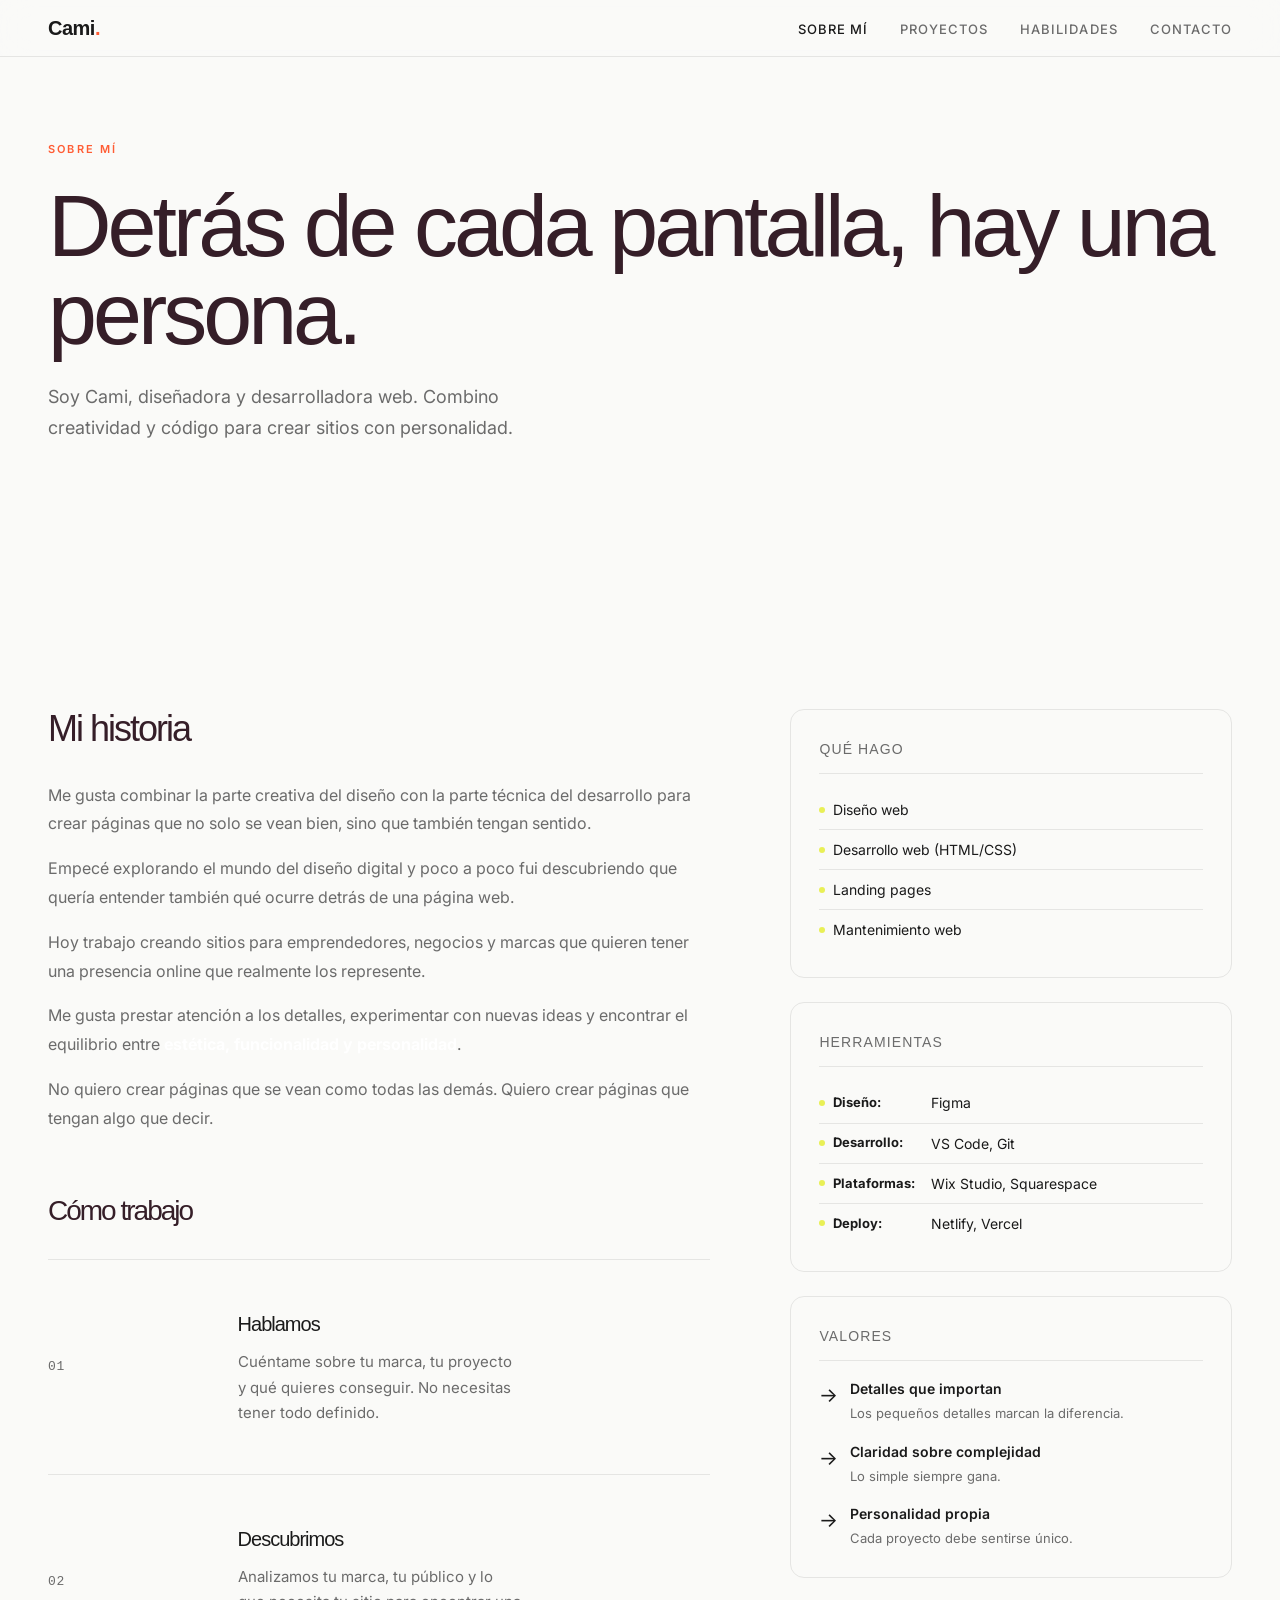
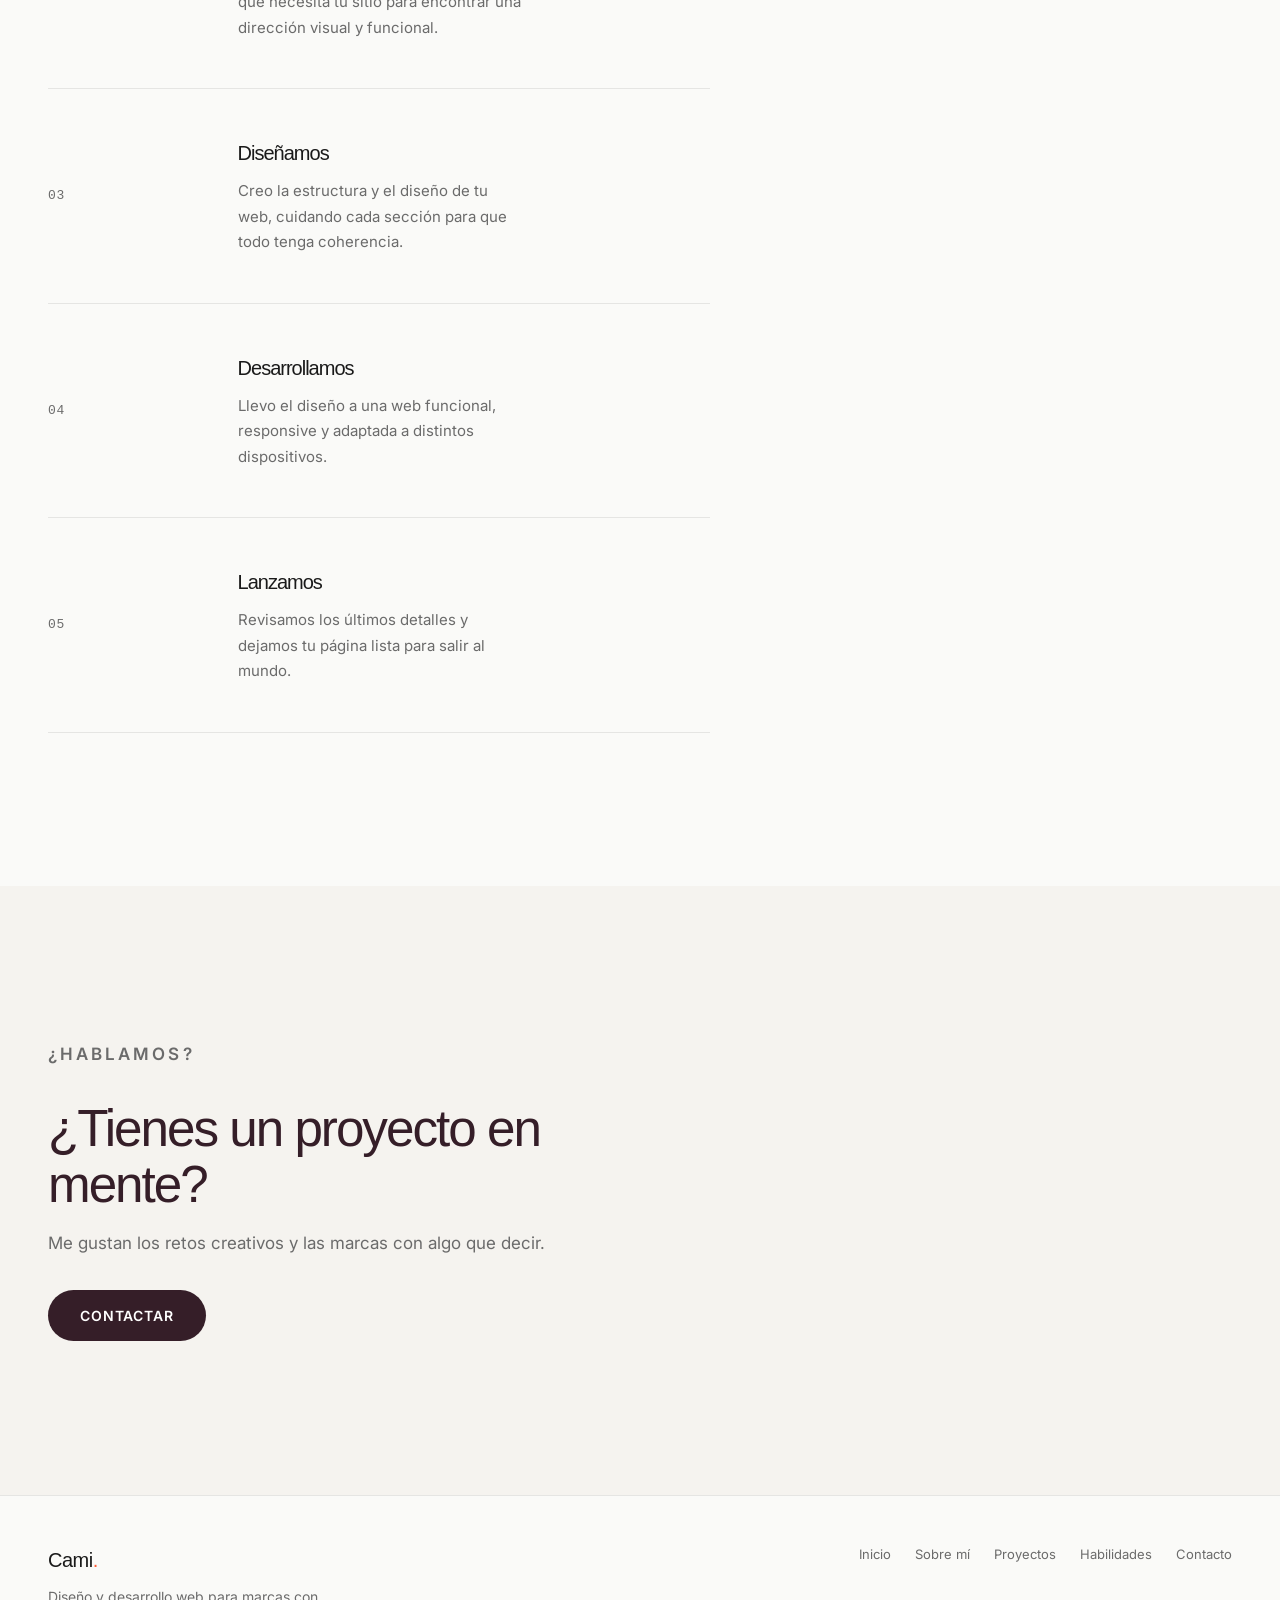
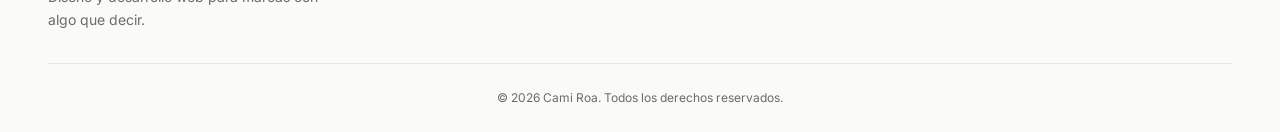
==== commit f577c693: "feat: complete redesign - editorial layout, asymmetric grids, unique sections per page" ====
--- a/about.html
+++ b/about.html
@@ -32,52 +32,66 @@
             </div>
         </section>
 
-        <section class="section about-detail">
+        <section class="section">
             <div class="container">
                 <div class="about-detail-grid">
-                    <div class="about-main reveal">
-                        <h2 class="section-title">Mi historia</h2>
-                        <div class="about-text">
-                            <p>Me gusta combinar la parte creativa del diseño con la parte técnica del desarrollo para crear páginas que no solo se vean bien, sino que también tengan sentido.</p>
-                            <p>Empecé explorando el mundo del diseño digital y poco a poco fui descubriendo que quería entender también qué ocurre detrás de una página web.</p>
-                            <p>Hoy trabajo creando sitios para emprendedores, negocios y marcas que quieren tener una presencia online que realmente los represente.</p>
-                            <p>Me gusta prestar atención a los detalles, experimentar con nuevas ideas y encontrar el equilibrio entre <strong>estética, funcionalidad y personalidad</strong>.</p>
-                            <p>No quiero crear páginas que se vean como todas las demás. Quiero crear páginas que tengan algo que decir.</p>
+                    <div class="about-main">
+                        <div class="reveal">
+                            <h2 class="section-title" style="font-size: 36px;">Mi historia</h2>
+                            <div class="about-text" style="margin-top: 32px;">
+                                <p>Me gusta combinar la parte creativa del diseño con la parte técnica del desarrollo para crear páginas que no solo se vean bien, sino que también tengan sentido.</p>
+                                <p>Empecé explorando el mundo del diseño digital y poco a poco fui descubriendo que quería entender también qué ocurre detrás de una página web.</p>
+                                <p>Hoy trabajo creando sitios para emprendedores, negocios y marcas que quieren tener una presencia online que realmente los represente.</p>
+                                <p>Me gusta prestar atención a los detalles, experimentar con nuevas ideas y encontrar el equilibrio entre <strong>estética, funcionalidad y personalidad</strong>.</p>
+                                <p>No quiero crear páginas que se vean como todas las demás. Quiero crear páginas que tengan algo que decir.</p>
+                            </div>
                         </div>
 
-                        <h3 class="section-title" style="margin-top: 48px; font-size: 24px;">Cómo trabajo</h3>
-                        <div class="process-grid">
-                            <article class="process-step">
-                                <span class="step-number">01</span>
-                                <h3 class="step-title">Hablamos</h3>
-                                <p class="step-description">Cuéntame sobre tu marca, tu proyecto y qué quieres conseguir. No necesitas tener todo definido.</p>
-                            </article>
-                            <article class="process-step">
-                                <span class="step-number">02</span>
-                                <h3 class="step-title">Descubrimos</h3>
-                                <p class="step-description">Analizamos tu marca, tu público y lo que necesita tu sitio para encontrar una dirección visual y funcional.</p>
-                            </article>
-                            <article class="process-step">
-                                <span class="step-number">03</span>
-                                <h3 class="step-title">Diseñamos</h3>
-                                <p class="step-description">Creo la estructura y el diseño de tu web, cuidando cada sección para que todo tenga coherencia.</p>
-                            </article>
-                            <article class="process-step">
-                                <span class="step-number">04</span>
-                                <h3 class="step-title">Desarrollamos</h3>
-                                <p class="step-description">Llevo el diseño a una web funcional, responsive y adaptada a distintos dispositivos.</p>
-                            </article>
-                            <article class="process-step">
-                                <span class="step-number">05</span>
-                                <h3 class="step-title">Lanzamos</h3>
-                                <p class="step-description">Revisamos los últimos detalles y dejamos tu página lista para salir al mundo.</p>
-                            </article>
+                        <div class="reveal" style="margin-top: 64px;">
+                            <h2 class="section-title" style="font-size: 28px;">Cómo trabajo</h2>
+                            <div class="services-list" style="margin-top: 32px;">
+                                <div class="service-row">
+                                    <span class="service-num">01</span>
+                                    <div class="service-content">
+                                        <h3 style="font-size: 20px;">Hablamos</h3>
+                                        <p>Cuéntame sobre tu marca, tu proyecto y qué quieres conseguir. No necesitas tener todo definido.</p>
+                                    </div>
+                                </div>
+                                <div class="service-row">
+                                    <span class="service-num">02</span>
+                                    <div class="service-content">
+                                        <h3 style="font-size: 20px;">Descubrimos</h3>
+                                        <p>Analizamos tu marca, tu público y lo que necesita tu sitio para encontrar una dirección visual y funcional.</p>
+                                    </div>
+                                </div>
+                                <div class="service-row">
+                                    <span class="service-num">03</span>
+                                    <div class="service-content">
+                                        <h3 style="font-size: 20px;">Diseñamos</h3>
+                                        <p>Creo la estructura y el diseño de tu web, cuidando cada sección para que todo tenga coherencia.</p>
+                                    </div>
+                                </div>
+                                <div class="service-row">
+                                    <span class="service-num">04</span>
+                                    <div class="service-content">
+                                        <h3 style="font-size: 20px;">Desarrollamos</h3>
+                                        <p>Llevo el diseño a una web funcional, responsive y adaptada a distintos dispositivos.</p>
+                                    </div>
+                                </div>
+                                <div class="service-row">
+                                    <span class="service-num">05</span>
+                                    <div class="service-content">
+                                        <h3 style="font-size: 20px;">Lanzamos</h3>
+                                        <p>Revisamos los últimos detalles y dejamos tu página lista para salir al mundo.</p>
+                                    </div>
+                                </div>
+                            </div>
                         </div>
                     </div>
 
-                    <aside class="about-sidebar reveal reveal-delay-2">
-                        <div class="sidebar-card">
-                            <h3 class="sidebar-title">Qué hago</h3>
+                    <aside class="about-sidebar">
+                        <div class="sidebar-card reveal">
+                            <h3>Qué hago</h3>
                             <ul class="services-list">
                                 <li>Diseño web</li>
                                 <li>Desarrollo web (HTML/CSS)</li>
@@ -86,8 +100,8 @@
                             </ul>
                         </div>
 
-                        <div class="sidebar-card">
-                            <h3 class="sidebar-title">Herramientas</h3>
+                        <div class="sidebar-card reveal reveal-delay-1">
+                            <h3>Herramientas</h3>
                             <ul class="tools-list">
                                 <li><strong>Diseño:</strong> Figma</li>
                                 <li><strong>Desarrollo:</strong> VS Code, Git</li>
@@ -96,28 +110,28 @@
                             </ul>
                         </div>
 
-                        <div class="sidebar-card">
-                            <h3 class="sidebar-title">Valores</h3>
+                        <div class="sidebar-card reveal reveal-delay-2">
+                            <h3>Valores</h3>
                             <ul class="values-list">
                                 <li>
-                                    <span class="value-icon">✨</span>
+                                    <span class="value-icon">→</span>
                                     <div>
                                         <strong>Detalles que importan</strong>
-                                        <p>Los pequeños detalles marcan la diferencia entre una web normal y una que recuerda.</p>
+                                        <p>Los pequeños detalles marcan la diferencia.</p>
                                     </div>
                                 </li>
                                 <li>
-                                    <span class="value-icon">🤝</span>
+                                    <span class="value-icon">→</span>
                                     <div>
-                                        <strong>Colaboración real</strong>
-                                        <p>Trabajamos juntos en cada paso. Tu visión + mi experiencia = mejor resultado.</p>
+                                        <strong>Claridad sobre complejidad</strong>
+                                        <p>Lo simple siempre gana.</p>
                                     </div>
                                 </li>
                                 <li>
-                                    <span class="value-icon">🎯</span>
+                                    <span class="value-icon">→</span>
                                     <div>
-                                        <strong>Enfoque en resultados</strong>
-                                        <p>No solo bonito. Que funcione, convierta y represente tu marca de verdad.</p>
+                                        <strong>Personalidad propia</strong>
+                                        <p>Cada proyecto debe sentirse único.</p>
                                     </div>
                                 </li>
                             </ul>
@@ -129,10 +143,11 @@
 
         <section class="section cta-section">
             <div class="container">
-                <div class="cta-card">
-                    <h2>¿Te gustaría trabajar juntos?</h2>
-                    <p>Cuéntame tu idea y vemos cómo podemos darle forma.</p>
-                    <a href="contact.html" class="btn btn-primary">Empezar mi proyecto</a>
+                <div class="cta-inner reveal">
+                    <p class="section-eyebrow">¿Hablamos?</p>
+                    <h2 class="section-title">¿Tienes un proyecto en mente?</h2>
+                    <p>Me gustan los retos creativos y las marcas con algo que decir.</p>
+                    <a href="contact.html" class="btn btn-primary btn-lg">Contactar</a>
                 </div>
             </div>
         </section>
@@ -142,14 +157,14 @@
         <div class="container">
             <div class="footer-content">
                 <div class="footer-brand">
-                    <h3>Cami Roa</h3>
+                    <h3>Cami<span>.</span></h3>
                     <p>Diseño y desarrollo web para marcas con algo que decir.</p>
                 </div>
                 <nav class="footer-nav">
                     <a href="index.html">Inicio</a>
-                    <a href="index.html#services">Servicios</a>
+                    <a href="about.html">Sobre mí</a>
                     <a href="projects.html">Proyectos</a>
-                    <a href="about.html">Sobre mí</a>
+                    <a href="skills.html">Habilidades</a>
                     <a href="contact.html">Contacto</a>
                 </nav>
             </div>
@@ -160,11 +175,6 @@
     </footer>
 
     <script>
-        const header = document.querySelector('.header');
-        window.addEventListener('scroll', () => {
-            header.classList.toggle('scrolled', window.scrollY > 60);
-        }, { passive: true });
-
         const revealObserver = new IntersectionObserver((entries) => {
             entries.forEach(entry => {
                 if (entry.isIntersecting) {
@@ -177,4 +187,4 @@
         document.querySelectorAll('.reveal').forEach(el => revealObserver.observe(el));
     </script>
 </body>
-</html>+</html>
--- a/styles.css
+++ b/styles.css
@@ -1,781 +1,478 @@
 /* ===== RESET & BASE ===== */
-* {
+*, *::before, *::after {
   margin: 0;
   padding: 0;
   box-sizing: border-box;
 }
 
 :root {
-  /* === COLOR PALETTE === */
   --wasabi: #E9F056;
   --topaze: #FF5C34;
   --cool-blue: #D7EFFF;
   --cassis: #351E28;
   --vert-sauge: #AEB8A0;
   --white: #FFFFFF;
-
-  /* Semantic aliases */
-  --bg: #FFFFFF;
-  --bg-warm: #FDFCF9;
-  --text: #351E28;
-  --text-muted: #6B5A60;
-  --border: rgba(53, 30, 40, 0.08);
-  --border-strong: rgba(53, 30, 40, 0.14);
-
-  /* === TYPOGRAPHY === */
-  --font-display: 'Clash Display', 'Geist', sans-serif;
+  --bg: #FAFAF8;
+  --bg-warm: #F5F3EF;
+  --text: #1A1A1A;
+  --text-muted: #6B6B6B;
+  --border: #E5E5E3;
+  --border-strong: #D4D4D0;
+
+  --font-display: 'Clash Display', sans-serif;
   --font-body: 'Geist', 'Inter', -apple-system, sans-serif;
-  --font-mono: 'Geist Mono', 'SF Mono', monospace;
-
-  /* === SPACING (fluid) === */
-  --space-3xs: 4px;
-  --space-2xs: 6px;
-  --space-xs: 8px;
-  --space-sm: 12px;
-  --space-md: 16px;
-  --space-lg: 24px;
-  --space-xl: 32px;
-  --space-2xl: 48px;
-  --space-3xl: 64px;
-  --space-4xl: 96px;
-  --space-5xl: 128px;
-
-  /* === RADIUS === */
-  --r-sm: 8px;
-  --r-md: 12px;
-  --r-lg: 16px;
+  --font-mono: 'Geist Mono', monospace;
+
+  --r-sm: 6px;
+  --r-md: 10px;
+  --r-lg: 14px;
   --r-xl: 20px;
   --r-2xl: 28px;
   --r-full: 9999px;
 
-  /* === SHADOWS (tinted, ambient) === */
-  --shadow-subtle: 0 1px 3px rgba(53, 30, 40, 0.04), 0 1px 2px rgba(53, 30, 40, 0.03);
-  --shadow-card: 0 4px 16px rgba(53, 30, 40, 0.06), 0 1px 4px rgba(53, 30, 40, 0.04);
-  --shadow-card-hover: 0 12px 40px rgba(53, 30, 40, 0.1), 0 4px 12px rgba(53, 30, 40, 0.06);
-  --shadow-elevated: 0 24px 64px rgba(53, 30, 40, 0.12), 0 8px 20px rgba(53, 30, 40, 0.08);
-  --shadow-tinted-wasabi: 0 8px 32px rgba(233, 240, 86, 0.2);
-  --shadow-tinted-topaze: 0 8px 32px rgba(255, 92, 52, 0.25);
-
-  /* === MOTION === */
-  --ease-out-expo: cubic-bezier(0.16, 1, 0.3, 1);
-  --ease-out-quart: cubic-bezier(0.25, 1, 0.5, 1);
-  --ease-out-back: cubic-bezier(0.32, 0.72, 0, 1);
-  --ease-in-out: cubic-bezier(0.65, 0, 0.35, 1);
-  --duration-fast: 200ms;
-  --duration-normal: 350ms;
-  --duration-slow: 500ms;
-  --duration-slower: 700ms;
-
-  /* === LAYOUT === */
-  --container: 1200px;
-  --container-narrow: 800px;
-  --container-wide: 1400px;
-}
-
-/* Noise texture overlay */
-body::before {
-  content: '';
-  position: fixed;
-  inset: 0;
-  z-index: 9999;
-  pointer-events: none;
-  opacity: 0.025;
-  background-image: url("data:image/svg+xml,%3Csvg viewBox='0 0 256 256' xmlns='http://www.w3.org/2000/svg'%3E%3Cfilter id='noise'%3E%3CfeTurbulence type='fractalNoise' baseFrequency='0.9' numOctaves='4' stitchTiles='stitch'/%3E%3C/filter%3E%3Crect width='100%25' height='100%25' filter='url(%23noise)'/%3E%3C/svg%3E");
-  background-repeat: repeat;
-  background-size: 256px 256px;
-}
-
-html {
-  scroll-behavior: smooth;
-}
+  --ease: cubic-bezier(0.16, 1, 0.3, 1);
+  --ease-out: cubic-bezier(0.32, 0.72, 0, 1);
+  --dur: 400ms;
+  --dur-slow: 600ms;
+}
+
+html { scroll-behavior: smooth; }
 
 @media (prefers-reduced-motion: reduce) {
-  html {
-    scroll-behavior: auto;
-  }
+  html { scroll-behavior: auto; }
 }
 
 body {
   font-family: var(--font-body);
-  line-height: 1.7;
+  line-height: 1.65;
   color: var(--text);
   background: var(--bg);
   -webkit-font-smoothing: antialiased;
-  -moz-osx-font-smoothing: grayscale;
   font-size: 16px;
   overflow-x: hidden;
 }
 
-a {
-  color: inherit;
-  text-decoration: none;
-}
-
-img {
-  max-width: 100%;
-  height: auto;
-  display: block;
-}
-
-/* === CONTAINER === */
+a { color: inherit; text-decoration: none; }
+img { max-width: 100%; display: block; }
+
+/* ===== LAYOUT ===== */
 .container {
   width: 100%;
-  max-width: var(--container);
+  max-width: 1280px;
   margin: 0 auto;
-  padding: 0 var(--space-lg);
-}
-
-.container-wide {
-  max-width: var(--container-wide);
-  padding: 0 var(--space-xl);
-}
-
-/* Focus visible */
-:focus-visible {
-  outline: 2px solid var(--topaze);
-  outline-offset: 3px;
-  border-radius: 4px;
-}
-
-/* ============================================
-   FLUID ISLAND NAV
-   ============================================ */
+  padding: 0 clamp(20px, 4vw, 48px);
+}
+
+/* ===== NAV — Inline, not floating ===== */
 .header {
   position: fixed;
-  top: var(--space-lg);
-  left: 50%;
-  transform: translateX(-50%);
-  width: calc(100% - var(--space-2xl));
-  max-width: var(--container);
+  top: 0;
+  left: 0;
+  right: 0;
   z-index: 1000;
-  border-radius: var(--r-2xl);
-  transition: all var(--duration-slow) var(--ease-out-expo);
-}
-
-.header::before {
-  content: '';
-  position: absolute;
-  inset: -1px;
-  border-radius: inherit;
-  background: linear-gradient(135deg, rgba(53, 30, 40, 0.06), rgba(233, 240, 86, 0.08));
-  z-index: -1;
-  opacity: 0;
-  transition: opacity var(--duration-slow) var(--ease-out-expo);
-}
-
-.header.scrolled::before {
-  opacity: 1;
-}
-
-.header.scrolled {
-  background: rgba(255, 255, 255, 0.78);
-  backdrop-filter: saturate(180%) blur(24px);
-  -webkit-backdrop-filter: saturate(180%) blur(24px);
-  box-shadow: var(--shadow-subtle), 0 0 0 1px rgba(53, 30, 40, 0.04);
+  background: rgba(250, 250, 248, 0.85);
+  backdrop-filter: blur(16px);
+  -webkit-backdrop-filter: blur(16px);
+  border-bottom: 1px solid var(--border);
+  transition: all var(--dur) var(--ease);
 }
 
 .nav {
   display: flex;
   align-items: center;
   justify-content: space-between;
-  height: 64px;
-  padding: 0 var(--space-lg);
-  border-radius: inherit;
+  height: 56px;
 }
 
 .logo {
   font-family: var(--font-display);
-  font-size: 22px;
+  font-size: 20px;
   font-weight: 600;
   letter-spacing: -0.5px;
-  color: var(--cassis);
-}
-
-.logo span {
-  color: var(--topaze);
-  font-weight: 700;
-}
+}
+
+.logo span { color: var(--topaze); }
 
 .nav-links {
   display: flex;
-  gap: var(--space-xl);
+  gap: 32px;
   list-style: none;
 }
 
 .nav-links a {
-  font-family: var(--font-body);
-  font-size: 14px;
-  font-weight: 500;
-  color: var(--text-muted);
-  transition: color var(--duration-fast) var(--ease-out-expo);
-  position: relative;
-  padding: var(--space-xs) 0;
-}
-
-.nav-links a::after {
-  content: '';
-  position: absolute;
-  bottom: 0;
-  left: 0;
-  width: 0;
-  height: 2px;
-  background: var(--topaze);
-  border-radius: 1px;
-  transition: width var(--duration-normal) var(--ease-out-expo);
-}
-
-.nav-links a:hover::after,
-.nav-links a.active::after {
-  width: 100%;
+  font-size: 13px;
+  font-weight: 500;
+  color: var(--text-muted);
+  text-transform: uppercase;
+  letter-spacing: 0.08em;
+  transition: color var(--dur) var(--ease);
 }
 
 .nav-links a:hover,
 .nav-links a.active {
-  color: var(--cassis);
-}
-
-/* ============================================
-   BUTTONS — Button-in-Button architecture
-   ============================================ */
+  color: var(--text);
+}
+
+/* ===== BUTTONS ===== */
 .btn {
   display: inline-flex;
   align-items: center;
-  justify-content: center;
-  gap: var(--space-sm);
-  padding: 14px 28px;
+  gap: 8px;
+  padding: 12px 24px;
   font-family: var(--font-body);
-  font-size: 14px;
-  font-weight: 600;
-  border-radius: var(--r-lg);
+  font-size: 13px;
+  font-weight: 600;
+  text-transform: uppercase;
+  letter-spacing: 0.06em;
+  border-radius: var(--r-full);
   border: none;
   cursor: pointer;
-  transition: all var(--duration-normal) var(--ease-out-expo);
-  white-space: nowrap;
-  position: relative;
-  overflow: hidden;
-}
-
-/* Button-in-Button: primary with inner circle */
+  transition: all var(--dur) var(--ease);
+}
+
 .btn-primary {
-  background: var(--topaze);
-  color: white;
-  box-shadow: var(--shadow-tinted-topaze);
-  padding-left: var(--space-md);
-}
-
-.btn-primary .btn-icon {
-  display: inline-flex;
-  align-items: center;
-  justify-content: center;
-  width: 32px;
-  height: 32px;
-  border-radius: var(--r-full);
-  background: rgba(255, 255, 255, 0.2);
-  font-size: 14px;
-  flex-shrink: 0;
-  transition: transform var(--duration-normal) var(--ease-out-back);
-}
-
-.btn-primary:hover .btn-icon {
-  transform: scale(1.15) rotate(-5deg);
+  background: var(--cassis);
+  color: var(--white);
 }
 
 .btn-primary:hover {
-  transform: translateY(-2px) scale(1.01);
-  box-shadow: 0 12px 40px rgba(255, 92, 52, 0.35);
-}
-
-.btn-primary:active {
-  transform: translateY(0) scale(0.99);
+  background: #1a0f14;
+  transform: translateY(-1px);
 }
 
 .btn-secondary {
   background: transparent;
   color: var(--cassis);
-  border: 2px solid var(--border-strong);
+  border: 1.5px solid var(--border-strong);
 }
 
 .btn-secondary:hover {
+  border-color: var(--cassis);
   background: var(--cassis);
   color: var(--white);
-  border-color: var(--cassis);
-  transform: translateY(-2px);
-  box-shadow: var(--shadow-elevated);
-}
-
-.btn-outline {
-  background: transparent;
-  color: var(--cassis);
-  border: 2px solid var(--cassis);
-}
-
-.btn-outline:hover {
-  background: var(--cassis);
-  color: var(--white);
-  transform: translateY(-2px);
-}
-
-.btn-full {
-  width: 100%;
-}
-
-.btn-lg {
-  padding: 18px 36px;
-  font-size: 15px;
-}
-
-/* Links */
+}
+
+.btn-full { width: 100%; justify-content: center; }
+
+.btn-lg { padding: 14px 32px; font-size: 14px; }
+
+/* ===== LINKS ===== */
 .link {
-  font-size: 14px;
-  font-weight: 600;
+  font-size: 13px;
+  font-weight: 600;
+  text-transform: uppercase;
+  letter-spacing: 0.06em;
   color: var(--topaze);
-  transition: color var(--duration-fast) var(--ease-out-expo);
+  transition: all var(--dur) var(--ease);
   display: inline-flex;
   align-items: center;
   gap: 6px;
 }
 
-.link:hover {
-  color: var(--cassis);
-}
+.link:hover { color: var(--cassis); }
 
 .link::after {
   content: '→';
-  font-size: 12px;
-  transition: transform var(--duration-normal) var(--ease-out-back);
-}
-
-.link:hover::after {
-  transform: translateX(5px);
-}
-
-/* ============================================
-   HERO
-   ============================================ */
+  transition: transform var(--dur) var(--ease);
+}
+
+.link:hover::after { transform: translateX(4px); }
+
+/* ===== HERO ===== */
 .hero {
   min-height: 100vh;
   display: flex;
-  align-items: center;
-  padding-top: 120px;
+  align-items: flex-end;
+  padding-bottom: 80px;
   position: relative;
   overflow: hidden;
 }
 
-.hero::before {
-  content: '';
-  position: absolute;
-  top: -250px;
-  right: -200px;
-  width: 600px;
-  height: 600px;
-  background: radial-gradient(circle, rgba(233, 240, 86, 0.12) 0%, transparent 70%);
-  border-radius: 50%;
-  pointer-events: none;
-}
-
-.hero::after {
-  content: '';
-  position: absolute;
-  bottom: -200px;
-  left: -150px;
-  width: 500px;
-  height: 500px;
-  background: radial-gradient(circle, rgba(215, 239, 255, 0.25) 0%, transparent 70%);
-  border-radius: 50%;
-  pointer-events: none;
-}
-
 .hero-content {
-  max-width: 720px;
   position: relative;
   z-index: 1;
+  max-width: 900px;
 }
 
 .hero-greeting {
-  font-family: var(--font-body);
-  font-size: 13px;
+  font-size: 11px;
   font-weight: 600;
   color: var(--topaze);
   text-transform: uppercase;
   letter-spacing: 0.2em;
-  margin-bottom: var(--space-lg);
-  display: inline-block;
+  margin-bottom: 24px;
 }
 
 .hero-name {
   font-family: var(--font-display);
-  font-size: clamp(44px, 7vw, 76px);
-  font-weight: 600;
-  line-height: 1.05;
-  letter-spacing: -3px;
-  margin-bottom: var(--space-lg);
+  font-size: clamp(48px, 8vw, 88px);
+  font-weight: 500;
+  line-height: 1;
+  letter-spacing: -4px;
+  margin-bottom: 24px;
   color: var(--cassis);
 }
 
 .hero-name .accent {
-  color: var(--wasabi);
-  -webkit-text-stroke: 1.5px var(--cassis);
-  text-stroke: 1.5px var(--cassis);
-}
-
-.hero-title {
+  font-style: italic;
+  color: var(--topaze);
+  letter-spacing: -2px;
+}
+
+.hero-description {
+  font-size: 18px;
+  color: var(--text-muted);
+  max-width: 520px;
+  line-height: 1.7;
+  margin-bottom: 32px;
+}
+
+.hero-actions {
+  display: flex;
+  gap: 12px;
+  flex-wrap: wrap;
+}
+
+/* Decorative */
+.hero-deco {
+  position: absolute;
+  top: 120px;
+  right: 0;
+  width: 35vw;
+  max-width: 400px;
+  aspect-ratio: 3/4;
+  background: linear-gradient(135deg, var(--cool-blue) 0%, var(--wasabi) 100%);
+  border-radius: var(--r-2xl);
+  opacity: 0.6;
+  z-index: 0;
+}
+
+/* Stats inline */
+.hero-stats {
+  display: flex;
+  gap: 48px;
+  margin-top: 64px;
+  padding-top: 32px;
+  border-top: 1px solid var(--border);
+}
+
+.hero-stat-num {
   font-family: var(--font-display);
-  font-size: clamp(20px, 3vw, 26px);
-  font-weight: 400;
-  color: var(--text-muted);
-  margin-bottom: var(--space-xl);
-  line-height: 1.5;
-  letter-spacing: -0.5px;
-}
-
-.hero-description {
-  font-size: 17px;
-  color: var(--text-muted);
-  margin-bottom: var(--space-md);
-  line-height: 1.8;
-  max-width: 560px;
-}
-
-.hero-description:last-of-type {
-  margin-bottom: var(--space-2xl);
-}
-
-.hero-actions {
-  display: flex;
-  gap: var(--space-md);
-  margin-bottom: var(--space-3xl);
-  flex-wrap: wrap;
-}
-
-/* Decorative line */
-.decorative-line {
-  width: 48px;
-  height: 3px;
-  background: linear-gradient(90deg, var(--wasabi), var(--topaze));
-  border-radius: 2px;
-  margin: var(--space-xl) 0;
-}
-
-/* ============================================
-   SECTIONS
-   ============================================ */
+  font-size: 36px;
+  font-weight: 500;
+  letter-spacing: -2px;
+  color: var(--cassis);
+  display: block;
+}
+
+.hero-stat-label {
+  font-size: 12px;
+  color: var(--text-muted);
+  text-transform: uppercase;
+  letter-spacing: 0.06em;
+  margin-top: 4px;
+}
+
+/* ===== SECTION ===== */
 .section {
-  padding: var(--space-5xl) 0;
+  padding: clamp(80px, 12vw, 160px) 0;
   position: relative;
 }
 
-.section-header {
-  display: flex;
-  align-items: flex-end;
-  justify-content: space-between;
-  margin-bottom: var(--space-3xl);
-  flex-wrap: wrap;
-  gap: var(--space-lg);
+/* Section header */
+.section-eyebrow {
+  font-size: 11px;
+  font-weight: 600;
+  text-transform: uppercase;
+  letter-spacing: 0.18em;
+  color: var(--topaze);
+  margin-bottom: 12px;
 }
 
 .section-title {
   font-family: var(--font-display);
-  font-size: clamp(32px, 4vw, 48px);
-  font-weight: 600;
+  font-size: clamp(32px, 4vw, 52px);
+  font-weight: 500;
   letter-spacing: -2px;
+  line-height: 1.1;
   color: var(--cassis);
-  line-height: 1.15;
+  max-width: 700px;
 }
 
 .section-subtitle {
   font-size: 17px;
   color: var(--text-muted);
-  max-width: 560px;
-  margin-top: -8px;
-  margin-bottom: var(--space-2xl);
-}
-
-/* ============================================
-   VALUE PROPOSITION — Editorial Split
-   ============================================ */
+  max-width: 520px;
+  margin-top: 16px;
+  line-height: 1.7;
+}
+
+/* ===== VALUE PROP — Split layout ===== */
 .value-prop {
-  background: var(--bg);
-}
-
-.value-prop .section-header {
-  text-align: center;
-  flex-direction: column;
-  align-items: center;
-}
-
-.value-prop .section-title {
-  max-width: 800px;
-}
-
-.value-prop-intro {
-  font-size: 19px;
-  color: var(--text-muted);
-  max-width: 660px;
-  margin: 0 auto var(--space-xl);
-  text-align: center;
-  line-height: 1.8;
-}
-
-/* Editorial Split: big feature card + 2 smaller stacked */
-.value-grid {
-  display: grid;
-  grid-template-columns: 1.2fr 1fr;
-  grid-template-rows: auto auto;
-  gap: var(--space-lg);
-  margin-top: var(--space-xl);
-}
-
-.value-card {
-  background: var(--bg);
-  border-radius: var(--r-xl);
-  padding: var(--space-2xl) var(--space-xl);
-  transition: all var(--duration-slow) var(--ease-out-expo);
-  position: relative;
-  overflow: hidden;
-}
-
-/* Double-bezel: outer glow + inner core */
-.value-card::before {
-  content: '';
-  position: absolute;
-  inset: -1px;
-  border-radius: inherit;
-  background: linear-gradient(135deg, rgba(53, 30, 40, 0.06), rgba(233, 240, 86, 0.1), rgba(53, 30, 40, 0.04));
-  z-index: -1;
-  opacity: 0;
-  transition: opacity var(--duration-slow) var(--ease-out-expo);
-}
-
-.value-card::after {
-  content: '';
-  position: absolute;
-  inset: 1px;
-  border-radius: calc(var(--r-xl) - 1px);
-  background: var(--bg);
-  z-index: -1;
-}
-
-.value-card:hover::before {
-  opacity: 1;
-}
-
-.value-card:hover {
-  transform: translateY(-4px);
-  box-shadow: var(--shadow-card-hover);
-}
-
-/* First card spans full width (big feature) */
-.value-card:first-child {
-  grid-column: 1 / -1;
+  background: var(--white);
+}
+
+.value-split {
   display: grid;
   grid-template-columns: 1fr 1fr;
-  gap: var(--space-2xl);
+  gap: 80px;
+  align-items: start;
+}
+
+.value-left .section-title {
+  margin-bottom: 24px;
+}
+
+.value-text {
+  font-size: 16px;
+  color: var(--text-muted);
+  line-height: 1.8;
+  margin-bottom: 16px;
+}
+
+.value-text strong {
+  color: var(--text);
+  font-weight: 600;
+}
+
+.value-cards {
+  display: flex;
+  flex-direction: column;
+  gap: 16px;
+}
+
+.value-card {
+  padding: 28px;
+  border-radius: var(--r-lg);
+  background: var(--bg);
+  border: 1px solid var(--border);
+  transition: all var(--dur) var(--ease);
+}
+
+.value-card:hover {
+  border-color: var(--topaze);
+  transform: translateX(4px);
+}
+
+.value-card-icon {
+  font-size: 28px;
+  margin-bottom: 12px;
+}
+
+.value-card h3 {
+  font-family: var(--font-display);
+  font-size: 18px;
+  font-weight: 500;
+  letter-spacing: -0.5px;
+  margin-bottom: 8px;
+}
+
+.value-card p {
+  font-size: 14px;
+  color: var(--text-muted);
+  line-height: 1.6;
+}
+
+/* ===== SERVICES — Alternating rows ===== */
+.services {
+  background: var(--bg-warm);
+}
+
+.services-list {
+  display: flex;
+  flex-direction: column;
+  gap: 0;
+}
+
+.service-row {
+  display: grid;
+  grid-template-columns: 1fr 2fr 1fr;
+  gap: 48px;
   align-items: center;
-  padding: var(--space-3xl);
-}
-
-/* Second and third cards stacked on right */
-.value-card:nth-child(2),
-.value-card:nth-child(3) {
-  padding: var(--space-xl);
-}
-
-.value-icon {
-  width: 52px;
-  height: 52px;
-  border-radius: var(--r-md);
-  background: var(--cool-blue);
-  display: flex;
-  align-items: center;
-  justify-content: center;
-  margin-bottom: var(--space-lg);
-  font-size: 24px;
-  transition: all var(--duration-normal) var(--ease-out-back);
-}
-
-.value-card:hover .value-icon {
-  background: var(--wasabi);
-  transform: scale(1.08) rotate(-3deg);
-}
-
-.value-title {
+  padding: 48px 0;
+  border-bottom: 1px solid var(--border);
+  transition: all var(--dur) var(--ease);
+}
+
+.service-row:first-child {
+  border-top: 1px solid var(--border);
+}
+
+.service-row:hover {
+  background: rgba(255, 255, 255, 0.5);
+  padding-left: 24px;
+  padding-right: 24px;
+  margin-left: -24px;
+  margin-right: -24px;
+  border-radius: var(--r-lg);
+}
+
+.service-num {
+  font-family: var(--font-mono);
+  font-size: 13px;
+  color: var(--text-muted);
+  letter-spacing: 0.05em;
+}
+
+.service-content h3 {
   font-family: var(--font-display);
-  font-size: 22px;
-  font-weight: 600;
-  color: var(--cassis);
-  margin-bottom: var(--space-sm);
-  letter-spacing: -0.5px;
-}
-
-.value-description {
+  font-size: 28px;
+  font-weight: 500;
+  letter-spacing: -1px;
+  margin-bottom: 8px;
+}
+
+.service-content p {
   font-size: 15px;
   color: var(--text-muted);
   line-height: 1.7;
-}
-
-/* ============================================
-   SERVICES — Bento Asymmetric
-   ============================================ */
-.services {
-  background: var(--cool-blue);
-}
-
-.services-grid {
-  display: grid;
-  grid-template-columns: 1.3fr 1fr;
-  grid-template-rows: auto auto;
-  gap: var(--space-lg);
-}
-
-/* First service: big hero card */
-.service-card {
-  background: var(--bg);
-  border-radius: var(--r-xl);
-  padding: var(--space-2xl);
-  transition: all var(--duration-slow) var(--ease-out-expo);
-  display: flex;
-  flex-direction: column;
-  position: relative;
-  overflow: hidden;
-}
-
-.service-card::before {
-  content: '';
-  position: absolute;
-  inset: -1px;
-  border-radius: inherit;
-  background: linear-gradient(135deg, rgba(53, 30, 40, 0.06), rgba(233, 240, 86, 0.12));
-  z-index: -1;
-  opacity: 0;
-  transition: opacity var(--duration-slow) var(--ease-out-expo);
-}
-
-.service-card::after {
-  content: '';
-  position: absolute;
-  inset: 1px;
-  border-radius: calc(var(--r-xl) - 1px);
-  background: var(--bg);
-  z-index: -1;
-}
-
-.service-card:hover::before {
-  opacity: 1;
-}
-
-.service-card:hover {
-  transform: translateY(-4px);
-  box-shadow: var(--shadow-card-hover);
-}
-
-/* First card: full width feature */
-.service-card:first-child {
-  grid-column: 1 / -1;
-  display: grid;
-  grid-template-columns: 1fr 1fr;
-  gap: var(--space-2xl);
-  align-items: center;
-  padding: var(--space-3xl);
-}
-
-.service-icon {
-  width: 48px;
-  height: 48px;
-  border-radius: var(--r-md);
-  background: var(--cool-blue);
-  display: flex;
-  align-items: center;
-  justify-content: center;
-  margin-bottom: var(--space-lg);
-  font-size: 22px;
-  transition: all var(--duration-normal) var(--ease-out-back);
-}
-
-.service-card:hover .service-icon {
-  background: var(--wasabi);
-  transform: scale(1.1) rotate(-5deg);
-}
-
-.service-title {
-  font-family: var(--font-display);
-  font-size: 24px;
-  font-weight: 600;
-  color: var(--cassis);
-  margin-bottom: var(--space-sm);
-  letter-spacing: -0.5px;
-}
-
-.service-description {
-  font-size: 15px;
-  color: var(--text-muted);
-  line-height: 1.7;
-  margin-bottom: var(--space-md);
-  flex: 1;
-}
-
-.service-ideal {
+  max-width: 480px;
+}
+
+.service-meta {
+  text-align: right;
+}
+
+.service-meta p {
   font-size: 13px;
   color: var(--text-muted);
   line-height: 1.6;
 }
 
-.service-ideal strong {
-  color: var(--cassis);
-}
-
-/* ============================================
-   PORTFOLIO — Asymmetric Bento Grid
-   ============================================ */
+.service-meta strong {
+  color: var(--text);
+  display: block;
+  margin-bottom: 4px;
+  font-size: 12px;
+  text-transform: uppercase;
+  letter-spacing: 0.06em;
+}
+
+/* ===== PORTFOLIO — Masonry feel ===== */
 .portfolio-preview {
-  background: var(--bg);
-}
-
-.portfolio-preview .projects-grid {
+  background: var(--white);
+}
+
+.projects-grid {
   display: grid;
   grid-template-columns: 1.4fr 1fr;
   grid-template-rows: auto auto;
-  gap: var(--space-lg);
-}
-
-/* Project Cards — Double-bezel with gradient image */
+  gap: 20px;
+}
+
 .project-card {
-  background: var(--bg);
   border-radius: var(--r-xl);
   cursor: pointer;
-  transition: all var(--duration-slow) var(--ease-out-expo);
-  display: flex;
-  flex-direction: column;
+  transition: all var(--dur-slow) var(--ease);
   overflow: hidden;
   position: relative;
-}
-
-.project-card::before {
-  content: '';
-  position: absolute;
-  inset: -1px;
-  border-radius: inherit;
-  background: linear-gradient(135deg, rgba(53, 30, 40, 0.06), rgba(233, 240, 86, 0.12), rgba(255, 92, 52, 0.08));
-  z-index: -1;
-  opacity: 0;
-  transition: opacity var(--duration-slow) var(--ease-out-expo);
-}
-
-.project-card::after {
-  content: '';
-  position: absolute;
-  inset: 1px;
-  border-radius: calc(var(--r-xl) - 1px);
   background: var(--bg);
-  z-index: -1;
-}
-
-.project-card:hover::before {
-  opacity: 1;
+  border: 1px solid var(--border);
 }
 
 .project-card:hover {
-  transform: translateY(-6px);
-  box-shadow: var(--shadow-card-hover);
+  transform: translateY(-4px);
+  box-shadow: 0 20px 60px rgba(0, 0, 0, 0.08);
 }
 
 /* First card: big feature */
@@ -783,435 +480,296 @@
   grid-column: 1 / -1;
   display: grid;
   grid-template-columns: 1.2fr 1fr;
-  min-height: 360px;
+  min-height: 380px;
 }
 
 .project-card:first-child .project-card-image {
   height: 100%;
-  min-height: 360px;
-}
-
-/* Second and third: stacked */
-.project-card:nth-child(2),
-.project-card:nth-child(3) {
-  min-height: 300px;
 }
 
 .project-card-image {
-  height: 180px;
-  background: linear-gradient(135deg, var(--cool-blue) 0%, var(--wasabi) 50%, var(--topaze) 100%);
+  height: 200px;
   position: relative;
   overflow: hidden;
 }
 
-.project-card-image::after {
-  content: '';
-  position: absolute;
-  inset: 0;
-  background: url("data:image/svg+xml,%3Csvg width='60' height='60' viewBox='0 0 60 60' xmlns='http://www.w3.org/2000/svg'%3E%3Cg fill='none' fill-rule='evenodd'%3E%3Cg fill='%23351E28' fill-opacity='0.03'%3E%3Cpath d='M36 34v-4h-2v4h-4v2h4v4h2v-4h4v-2h-4zm0-30V0h-2v4h-4v2h4v4h2V6h4V4h-4zM6 36v-4H4v4H0v2h4v4h2v-4h4v-2H6zM6 6V0H4v4H0v2h4v4h2V6h4V4H6z'/%3E%3C/g%3E%3C/g%3E%3C/svg%3E") repeat;
-  opacity: 0.5;
+/* Different gradients per card */
+.project-card:nth-child(1) .project-card-image {
+  background: linear-gradient(135deg, #2D3436 0%, #636E72 100%);
+}
+
+.project-card:nth-child(2) .project-card-image {
+  background: linear-gradient(135deg, var(--cool-blue) 0%, var(--wasabi) 100%);
+}
+
+.project-card:nth-child(3) .project-card-image {
+  background: linear-gradient(135deg, var(--topaze) 0%, #FF8A65 100%);
 }
 
 .project-card-body {
-  padding: var(--space-xl) var(--space-lg);
-  flex: 1;
+  padding: 28px;
   display: flex;
   flex-direction: column;
+}
+
+.project-tag {
+  font-size: 11px;
+  font-weight: 600;
+  text-transform: uppercase;
+  letter-spacing: 0.1em;
+  color: var(--topaze);
+  margin-bottom: 12px;
 }
 
 .project-title {
   font-family: var(--font-display);
-  font-size: 22px;
-  font-weight: 600;
-  color: var(--cassis);
-  margin-bottom: var(--space-sm);
+  font-size: 24px;
+  font-weight: 500;
   letter-spacing: -0.5px;
+  margin-bottom: 12px;
 }
 
 .project-description {
-  font-size: 15px;
+  font-size: 14px;
   color: var(--text-muted);
   line-height: 1.7;
-  margin-bottom: var(--space-md);
   flex: 1;
 }
 
 .project-tags {
   display: flex;
   flex-wrap: wrap;
-  gap: var(--space-xs);
-  margin-top: auto;
-}
-
-.project-tag {
-  font-size: 12px;
-  font-weight: 500;
-  color: var(--topaze);
-  background: rgba(255, 92, 52, 0.08);
+  gap: 8px;
+  margin-top: 16px;
+}
+
+.project-tags span {
+  font-size: 11px;
+  font-weight: 500;
   padding: 6px 12px;
-  border-radius: var(--r-sm);
-  border: 1px solid rgba(255, 92, 52, 0.15);
-  transition: all var(--duration-normal) var(--ease-out-expo);
-}
-
-.project-card:hover .project-tag {
-  background: var(--topaze);
+  border-radius: var(--r-full);
+  background: var(--bg);
+  border: 1px solid var(--border);
+  color: var(--text-muted);
+}
+
+/* ===== ABOUT PREVIEW ===== */
+.about-preview {
+  background: var(--cassis);
   color: var(--white);
-  border-color: var(--topaze);
-}
-
-/* ============================================
-   ABOUT PREVIEW
-   ============================================ */
-.about-preview {
-  background: var(--cool-blue);
-}
-
-.about-preview-grid {
+}
+
+.about-preview .section-title {
+  color: var(--white);
+}
+
+.about-preview .section-eyebrow {
+  color: var(--wasabi);
+}
+
+.about-grid {
   display: grid;
   grid-template-columns: 1fr 1fr;
-  gap: var(--space-4xl);
+  gap: 80px;
   align-items: start;
 }
 
-.about-preview-text .section-title {
-  margin-bottom: var(--space-lg);
-}
-
-.about-preview-text p {
-  margin-bottom: var(--space-md);
-  color: var(--text-muted);
+.about-text p {
+  font-size: 16px;
+  color: rgba(255, 255, 255, 0.7);
   line-height: 1.8;
-}
-
-.about-preview-text .btn {
-  margin-top: var(--space-sm);
-}
-
-/* Stats Bar */
-.stats-bar {
-  display: grid;
-  grid-template-columns: repeat(4, 1fr);
-  gap: var(--space-lg);
-  margin-top: var(--space-3xl);
-  padding-top: var(--space-2xl);
-  border-top: 1px solid var(--border);
-}
-
-.stat-item {
-  text-align: center;
-  padding: var(--space-md);
-}
-
-.stat-number {
-  display: block;
-  font-family: var(--font-display);
-  font-size: clamp(40px, 5vw, 56px);
-  font-weight: 600;
-  line-height: 1;
-  color: var(--topaze);
-  margin-bottom: var(--space-xs);
-  letter-spacing: -2px;
-}
-
-.stat-label {
-  font-size: 13px;
-  color: var(--text-muted);
-  text-transform: uppercase;
-  letter-spacing: 0.08em;
-  font-weight: 500;
-}
-
-/* ============================================
-   SKILLS PREVIEW
-   ============================================ */
+  margin-bottom: 16px;
+}
+
+.about-text p strong {
+  color: var(--white);
+}
+
+.about-text .btn {
+  margin-top: 8px;
+}
+
+.about-visual {
+  aspect-ratio: 4/5;
+  border-radius: var(--r-2xl);
+  background: linear-gradient(135deg, var(--vert-sauge) 0%, var(--wasabi) 100%);
+  display: flex;
+  align-items: center;
+  justify-content: center;
+  font-size: 100px;
+  opacity: 0.4;
+}
+
+/* ===== SKILLS PREVIEW ===== */
 .skills-preview {
   background: var(--bg);
 }
 
-.skills-preview-grid {
+.skills-grid {
   display: grid;
   grid-template-columns: repeat(3, 1fr);
-  gap: var(--space-lg);
-  margin-top: var(--space-xl);
-}
-
-.skill-preview-category {
-  background: var(--cool-blue);
+  gap: 1px;
+  background: var(--border);
+  border: 1px solid var(--border);
   border-radius: var(--r-xl);
-  padding: var(--space-xl);
-  transition: all var(--duration-slow) var(--ease-out-expo);
-  position: relative;
   overflow: hidden;
 }
 
-.skill-preview-category::before {
-  content: '';
-  position: absolute;
-  inset: -1px;
-  border-radius: inherit;
-  background: linear-gradient(135deg, rgba(53, 30, 40, 0.04), rgba(233, 240, 86, 0.1));
-  z-index: -1;
-  opacity: 0;
-  transition: opacity var(--duration-slow) var(--ease-out-expo);
-}
-
-.skill-preview-category::after {
-  content: '';
-  position: absolute;
-  inset: 1px;
-  border-radius: calc(var(--r-xl) - 1px);
-  background: var(--cool-blue);
-  z-index: -1;
-}
-
-.skill-preview-category:hover::before {
-  opacity: 1;
-}
-
-.skill-preview-category:hover {
-  transform: translateY(-4px);
-  box-shadow: var(--shadow-card);
-}
-
-.skill-preview-category h3 {
+.skill-cell {
+  background: var(--white);
+  padding: 32px;
+  transition: all var(--dur) var(--ease);
+}
+
+.skill-cell:hover {
+  background: var(--bg);
+}
+
+.skill-cell h3 {
   font-family: var(--font-display);
   font-size: 14px;
+  font-weight: 500;
+  text-transform: uppercase;
+  letter-spacing: 0.1em;
+  color: var(--text-muted);
+  margin-bottom: 20px;
+  padding-bottom: 16px;
+  border-bottom: 1px solid var(--border);
+}
+
+.skill-cell ul {
+  list-style: none;
+}
+
+.skill-cell li {
+  font-size: 14px;
+  padding: 8px 0;
+  border-bottom: 1px solid var(--border);
+  transition: color var(--dur) var(--ease);
+}
+
+.skill-cell li:last-child { border-bottom: none; }
+.skill-cell li:hover { color: var(--topaze); }
+
+/* ===== PROCESS ===== */
+.process {
+  background: var(--white);
+}
+
+.process-steps {
+  display: grid;
+  grid-template-columns: repeat(5, 1fr);
+  gap: 0;
+  counter-reset: step;
+}
+
+.process-step {
+  text-align: center;
+  padding: 32px 16px;
+  position: relative;
+  counter-increment: step;
+}
+
+.process-step::before {
+  content: counter(step, decimal-leading-zero);
+  font-family: var(--font-mono);
+  font-size: 48px;
+  font-weight: 300;
+  color: var(--border);
+  display: block;
+  margin-bottom: 20px;
+  transition: color var(--dur) var(--ease);
+}
+
+.process-step:hover::before {
+  color: var(--topaze);
+}
+
+.process-step h3 {
+  font-family: var(--font-display);
+  font-size: 16px;
+  font-weight: 500;
+  letter-spacing: -0.3px;
+  margin-bottom: 8px;
+}
+
+.process-step p {
+  font-size: 13px;
+  color: var(--text-muted);
+  line-height: 1.6;
+}
+
+/* ===== CTA ===== */
+.cta-section {
+  background: var(--bg-warm);
+}
+
+.cta-inner {
+  max-width: 640px;
+}
+
+.cta-inner .section-title {
+  margin-bottom: 16px;
+}
+
+.cta-inner p {
+  font-size: 17px;
+  color: var(--text-muted);
+  line-height: 1.7;
+  margin-bottom: 32px;
+}
+
+/* ===== CONTACT ===== */
+.contact-grid {
+  display: grid;
+  grid-template-columns: 1.2fr 1fr;
+  gap: 80px;
+  align-items: start;
+}
+
+.contact-form-wrapper {
+  background: var(--white);
+  border: 1px solid var(--border);
+  border-radius: var(--r-xl);
+  padding: 40px;
+}
+
+.contact-form {
+  display: flex;
+  flex-direction: column;
+  gap: 20px;
+}
+
+.form-group {
+  display: flex;
+  flex-direction: column;
+  gap: 6px;
+}
+
+.form-group label {
+  font-size: 12px;
   font-weight: 600;
   text-transform: uppercase;
   letter-spacing: 0.06em;
-  color: var(--text-muted);
-  margin-bottom: var(--space-lg);
-  display: flex;
-  align-items: center;
-  gap: var(--space-xs);
-}
-
-.skill-preview-category h3::before {
-  content: '';
-  width: 8px;
-  height: 8px;
-  border-radius: 3px;
-  background: var(--wasabi);
-}
-
-.skill-preview-list {
-  list-style: none;
-}
-
-.skill-preview-list li {
-  font-size: 14px;
   color: var(--text);
-  padding: var(--space-xs) 0;
-  border-bottom: 1px solid var(--border);
-  transition: color var(--duration-fast) var(--ease-out-expo);
-}
-
-.skill-preview-list li:hover {
-  color: var(--topaze);
-}
-
-.skill-preview-list li:last-child {
-  border-bottom: none;
-  padding-bottom: 0;
-}
-
-.skills-preview-cta {
-  text-align: center;
-  margin-top: var(--space-xl);
-}
-
-/* ============================================
-   PROCESS — Horizontal Timeline
-   ============================================ */
-.process {
-  background: var(--bg);
-}
-
-.process-grid {
-  display: grid;
-  grid-template-columns: repeat(5, 1fr);
-  gap: var(--space-md);
-}
-
-.process-step {
-  text-align: center;
-  padding: var(--space-lg) var(--space-md);
-  position: relative;
-}
-
-.process-step:not(:last-child)::after {
-  content: '';
-  position: absolute;
-  top: 44px;
-  right: -50%;
-  width: 100%;
-  height: 2px;
-  background: linear-gradient(90deg, var(--wasabi), var(--topaze));
-  opacity: 0.25;
-}
-
-.step-number {
-  display: inline-flex;
-  align-items: center;
-  justify-content: center;
-  width: 56px;
-  height: 56px;
-  border-radius: var(--r-full);
-  background: var(--cool-blue);
-  color: var(--topaze);
-  font-family: var(--font-display);
-  font-size: 18px;
-  font-weight: 600;
-  margin-bottom: var(--space-lg);
-  border: 3px solid transparent;
-  transition: all var(--duration-normal) var(--ease-out-back);
-}
-
-.process-step:hover .step-number {
-  background: var(--topaze);
-  color: var(--white);
-  border-color: var(--wasabi);
-  transform: scale(1.1);
-}
-
-.step-title {
-  font-family: var(--font-display);
-  font-size: 17px;
-  font-weight: 600;
-  color: var(--cassis);
-  margin-bottom: var(--space-xs);
-  letter-spacing: -0.3px;
-}
-
-.step-description {
-  font-size: 13px;
-  color: var(--text-muted);
-  line-height: 1.6;
-}
-
-/* ============================================
-   CTA SECTION
-   ============================================ */
-.cta-section {
-  background: var(--cassis);
-  position: relative;
-  overflow: hidden;
-}
-
-.cta-section::before {
-  content: '';
-  position: absolute;
-  top: -120px;
-  right: -120px;
-  width: 350px;
-  height: 350px;
-  background: radial-gradient(circle, rgba(233, 240, 86, 0.1) 0%, transparent 70%);
-  border-radius: 50%;
-}
-
-.cta-section::after {
-  content: '';
-  position: absolute;
-  bottom: -100px;
-  left: -100px;
-  width: 250px;
-  height: 250px;
-  background: radial-gradient(circle, rgba(255, 92, 52, 0.1) 0%, transparent 70%);
-  border-radius: 50%;
-}
-
-.cta-card {
-  max-width: 700px;
-  margin: 0 auto;
-  padding: var(--space-4xl) var(--space-2xl);
-  text-align: center;
-  position: relative;
-  z-index: 1;
-}
-
-.cta-card h2 {
-  font-family: var(--font-display);
-  font-size: clamp(32px, 4vw, 44px);
-  font-weight: 600;
-  color: var(--white);
-  margin-bottom: var(--space-lg);
-  line-height: 1.15;
-  letter-spacing: -1.5px;
-}
-
-.cta-card h2 .accent {
-  color: var(--wasabi);
-}
-
-.cta-card p {
-  color: rgba(255, 255, 255, 0.75);
-  margin-bottom: var(--space-xl);
-  line-height: 1.7;
-  font-size: 17px;
-}
-
-.cta-card .btn-primary {
-  background: var(--wasabi);
-  color: var(--cassis);
-  box-shadow: var(--shadow-tinted-wasabi);
-}
-
-.cta-card .btn-primary:hover {
-  background: #d8e04d;
-  box-shadow: 0 12px 40px rgba(233, 240, 86, 0.35);
-}
-
-/* ============================================
-   CONTACT FORM
-   ============================================ */
-.contact-intro {
-  font-size: 17px;
-  color: var(--text-muted);
-  max-width: 540px;
-  margin: 0 auto var(--space-2xl);
-  text-align: center;
-}
-
-.contact-form {
-  max-width: 540px;
-  margin: 0 auto;
-  display: flex;
-  flex-direction: column;
-  gap: var(--space-md);
-}
-
-.form-group {
-  display: flex;
-  flex-direction: column;
-  gap: var(--space-xs);
-}
-
-.form-group label {
-  font-size: 13px;
-  font-weight: 600;
-  color: var(--cassis);
-  text-transform: uppercase;
-  letter-spacing: 0.04em;
 }
 
 .form-group input,
 .form-group textarea {
-  padding: 14px 18px;
+  padding: 14px 16px;
   font-size: 15px;
   font-family: var(--font-body);
-  color: var(--cassis);
+  color: var(--text);
   background: var(--bg);
-  border: 1.5px solid var(--border-strong);
+  border: 1.5px solid var(--border);
   border-radius: var(--r-md);
-  transition: all var(--duration-fast) var(--ease-out-expo);
+  transition: all var(--dur) var(--ease);
 }
 
 .form-group input:focus,
 .form-group textarea:focus {
   outline: none;
-  border-color: var(--topaze);
-  box-shadow: 0 0 0 4px rgba(255, 92, 52, 0.12);
+  border-color: var(--cassis);
 }
 
 .form-group input::placeholder,
@@ -1222,11 +780,11 @@
 
 .form-group textarea {
   resize: vertical;
-  min-height: 150px;
+  min-height: 140px;
 }
 
 .form-status {
-  padding: var(--space-md);
+  padding: 16px;
   border-radius: var(--r-md);
   font-size: 14px;
   font-weight: 500;
@@ -1234,214 +792,166 @@
 }
 
 .form-status.success {
-  background: rgba(16, 185, 129, 0.1);
+  background: #ECFDF5;
   color: #059669;
-  border: 1px solid rgba(16, 185, 129, 0.3);
 }
 
 .form-status.error {
-  background: rgba(255, 92, 52, 0.1);
-  color: var(--topaze);
-  border: 1px solid rgba(255, 92, 52, 0.3);
-}
-
-/* ============================================
-   MODAL
-   ============================================ */
-.modal-overlay {
-  position: fixed;
-  inset: 0;
-  background: rgba(53, 30, 40, 0.65);
-  backdrop-filter: blur(12px);
-  -webkit-backdrop-filter: blur(12px);
+  background: #FEF2F2;
+  color: #DC2626;
+}
+
+/* Contact info */
+.contact-info {
+  display: flex;
+  flex-direction: column;
+  gap: 32px;
+}
+
+.info-card h3 {
+  font-family: var(--font-display);
+  font-size: 16px;
+  font-weight: 500;
+  letter-spacing: -0.3px;
+  margin-bottom: 16px;
+  padding-bottom: 12px;
+  border-bottom: 1px solid var(--border);
+}
+
+.process-steps-contact {
+  list-style: none;
+}
+
+.process-steps-contact li {
+  display: flex;
+  gap: 16px;
+  padding: 16px 0;
+  border-bottom: 1px solid var(--border);
+}
+
+.process-steps-contact li:last-child { border-bottom: none; }
+
+.process-steps-contact .step-num {
+  flex-shrink: 0;
+  width: 28px;
+  height: 28px;
+  border-radius: var(--r-full);
+  background: var(--cassis);
+  color: var(--white);
+  font-size: 12px;
+  font-weight: 600;
   display: flex;
   align-items: center;
   justify-content: center;
-  z-index: 1000;
-  padding: var(--space-lg);
-  opacity: 0;
-  visibility: hidden;
-  transition: opacity var(--duration-normal) var(--ease-out-expo), visibility var(--duration-normal);
-}
-
-.modal-overlay:not([hidden]) {
-  opacity: 1;
-  visibility: visible;
-}
-
-.modal {
-  background: var(--bg);
-  border-radius: var(--r-2xl);
-  max-width: 720px;
-  width: 100%;
-  max-height: 90vh;
-  overflow-y: auto;
-  position: relative;
-  transform: scale(0.95) translateY(24px);
-  transition: transform var(--duration-slow) var(--ease-out-expo);
-  box-shadow: var(--shadow-elevated);
-}
-
-.modal-overlay:not([hidden]) .modal {
-  transform: scale(1) translateY(0);
-}
-
-.modal-close {
-  position: absolute;
-  top: var(--space-md);
-  right: var(--space-md);
-  width: 44px;
-  height: 44px;
-  border: none;
-  background: var(--cool-blue);
-  border-radius: var(--r-full);
-  font-size: 20px;
+}
+
+.process-steps-contact strong {
+  display: block;
+  font-size: 14px;
+  font-weight: 600;
+  margin-bottom: 4px;
+}
+
+.process-steps-contact p {
+  font-size: 13px;
+  color: var(--text-muted);
+  line-height: 1.5;
+}
+
+.direct-links {
+  list-style: none;
+}
+
+.direct-links li {
+  padding: 12px 0;
+  border-bottom: 1px solid var(--border);
+}
+
+.direct-links li:last-child { border-bottom: none; }
+
+.direct-links a {
+  display: flex;
+  align-items: center;
+  gap: 12px;
+  font-size: 14px;
+  transition: color var(--dur) var(--ease);
+}
+
+.direct-links a:hover { color: var(--topaze); }
+
+.link-icon { font-size: 18px; width: 28px; text-align: center; }
+
+/* FAQ */
+.faq-item summary {
   cursor: pointer;
-  display: flex;
+  font-size: 14px;
+  font-weight: 600;
+  padding: 14px 0;
+  list-style: none;
+  display: flex;
+  justify-content: space-between;
   align-items: center;
-  justify-content: center;
-  color: var(--cassis);
-  transition: all var(--duration-normal) var(--ease-out-back);
-  z-index: 10;
-}
-
-.modal-close:hover {
-  background: var(--topaze);
-  color: var(--white);
-  transform: rotate(90deg);
-}
-
-.modal-content {
-  padding: var(--space-2xl);
-}
-
-.modal-header {
-  margin-bottom: var(--space-xl);
-}
-
-.modal-tag {
-  display: inline-block;
-  font-size: 12px;
-  font-weight: 600;
-  color: var(--topaze);
-  background: rgba(255, 92, 52, 0.08);
-  padding: 6px 12px;
-  border-radius: var(--r-sm);
-  margin-bottom: var(--space-md);
-}
-
-.modal-header h2 {
-  font-family: var(--font-display);
-  font-size: 32px;
-  font-weight: 600;
-  color: var(--cassis);
-  margin-bottom: var(--space-xs);
-  letter-spacing: -1px;
-}
-
-.modal-body {
-  display: flex;
-  flex-direction: column;
-  gap: var(--space-xl);
-}
-
-.modal-section h3 {
-  font-family: var(--font-display);
+  transition: color var(--dur) var(--ease);
+}
+
+.faq-item summary:hover { color: var(--topaze); }
+.faq-item summary::-webkit-details-marker { display: none; }
+
+.faq-item summary::after {
+  content: '+';
+  font-size: 18px;
+  font-weight: 300;
+  transition: transform var(--dur) var(--ease);
+}
+
+.faq-item[open] summary::after {
+  transform: rotate(45deg);
+}
+
+.faq-item p {
   font-size: 13px;
-  font-weight: 600;
-  text-transform: uppercase;
-  letter-spacing: 0.06em;
-  color: var(--text-muted);
-  margin-bottom: var(--space-md);
-  display: flex;
-  align-items: center;
-  gap: var(--space-xs);
-}
-
-.modal-section h3::before {
-  content: '';
-  width: 6px;
-  height: 6px;
-  border-radius: 2px;
-  background: var(--wasabi);
-}
-
-.modal-description {
-  font-size: 15px;
-  color: var(--text-muted);
-  line-height: 1.7;
-}
-
-.modal-tech {
-  display: flex;
-  flex-wrap: wrap;
-  gap: var(--space-xs);
-}
-
-.tech-tag {
-  font-size: 12px;
-  font-weight: 500;
-  color: var(--cassis);
-  background: var(--cool-blue);
-  padding: 6px 12px;
-  border-radius: var(--r-sm);
-  border: 1px solid var(--border);
-}
-
-.modal-links {
-  display: flex;
-  flex-wrap: wrap;
-  gap: var(--space-md);
-}
-
-.modal-link {
-  padding: 12px 24px;
-  font-size: 14px;
-  font-weight: 600;
-  border-radius: var(--r-md);
-  transition: all var(--duration-normal) var(--ease-out-expo);
-}
-
-.modal-link.primary {
-  background: var(--topaze);
-  color: var(--white);
-  border: none;
-}
-
-.modal-link.primary:hover {
-  background: #e8502d;
-  transform: translateY(-2px);
-}
-
-.modal-link.secondary {
-  background: transparent;
-  color: var(--cassis);
-  border: 2px solid var(--cassis);
-}
-
-.modal-link.secondary:hover {
-  background: var(--cassis);
-  color: var(--white);
-  transform: translateY(-2px);
-}
-
-/* ============================================
-   ABOUT PAGE
-   ============================================ */
+  color: var(--text-muted);
+  line-height: 1.6;
+  padding-bottom: 16px;
+}
+
+/* ===== ABOUT PAGE ===== */
 .about-detail-grid {
   display: grid;
-  grid-template-columns: 1fr 320px;
-  gap: var(--space-4xl);
-}
-
-.about-main .section-title {
-  margin-bottom: var(--space-lg);
+  grid-template-columns: 1.5fr 1fr;
+  gap: 80px;
 }
 
 .about-text p {
-  margin-bottom: var(--space-md);
+  font-size: 16px;
   color: var(--text-muted);
   line-height: 1.8;
+  margin-bottom: 16px;
+}
+
+.about-sidebar {
+  display: flex;
+  flex-direction: column;
+  gap: 24px;
+}
+
+.sidebar-card {
+  background: var(--bg);
+  border: 1px solid var(--border);
+  border-radius: var(--r-lg);
+  padding: 28px;
+}
+
+.sidebar-card h3 {
+  font-family: var(--font-display);
+  font-size: 14px;
+  font-weight: 500;
+  text-transform: uppercase;
+  letter-spacing: 0.08em;
+  color: var(--text-muted);
+  margin-bottom: 16px;
+  padding-bottom: 12px;
+  border-bottom: 1px solid var(--border);
 }
 
 .services-list,
@@ -1452,12 +962,11 @@
 .services-list li,
 .tools-list li {
   font-size: 14px;
-  color: var(--text);
-  padding: var(--space-sm) 0;
+  padding: 8px 0;
   border-bottom: 1px solid var(--border);
   display: flex;
   align-items: center;
-  gap: var(--space-sm);
+  gap: 8px;
 }
 
 .services-list li::before,
@@ -1473,148 +982,160 @@
 .services-list li:last-child,
 .tools-list li:last-child {
   border-bottom: none;
-  padding-bottom: 0;
 }
 
 .tools-list strong {
-  color: var(--cassis);
-  display: inline-block;
-  min-width: 100px;
-}
-
-/* ============================================
-   SKILLS PAGE
-   ============================================ */
-.skills-categories {
+  color: var(--text);
+  min-width: 90px;
+  font-size: 13px;
+}
+
+.values-list {
+  list-style: none;
+  display: flex;
+  flex-direction: column;
+  gap: 16px;
+}
+
+.values-list li {
+  display: flex;
+  gap: 12px;
+}
+
+.values-list .value-icon {
+  font-size: 20px;
+  flex-shrink: 0;
+  margin-top: 2px;
+}
+
+.values-list strong {
+  display: block;
+  font-size: 14px;
+  font-weight: 600;
+  margin-bottom: 4px;
+}
+
+.values-list p {
+  font-size: 13px;
+  color: var(--text-muted);
+  line-height: 1.5;
+}
+
+/* ===== SKILLS PAGE ===== */
+.skills-page-grid {
   display: grid;
-  grid-template-columns: repeat(3, 1fr);
-  gap: var(--space-lg);
-  margin-bottom: var(--space-3xl);
-}
-
-.skill-category-detail {
+  grid-template-columns: 1fr 1fr;
+  gap: 64px;
+}
+
+.skills-main .section-title {
+  margin-bottom: 48px;
+}
+
+.skill-block {
+  margin-bottom: 48px;
+}
+
+.skill-block-header {
+  display: flex;
+  gap: 16px;
+  margin-bottom: 24px;
+  align-items: flex-start;
+}
+
+.skill-block-icon {
+  font-size: 32px;
+  flex-shrink: 0;
+  width: 56px;
+  height: 56px;
+  border-radius: var(--r-md);
   background: var(--bg);
-  border-radius: var(--r-xl);
-  padding: var(--space-xl);
-  transition: all var(--duration-slow) var(--ease-out-expo);
-  position: relative;
-  overflow: hidden;
-}
-
-.skill-category-detail::before {
-  content: '';
-  position: absolute;
-  inset: -1px;
-  border-radius: inherit;
-  background: linear-gradient(135deg, rgba(53, 30, 40, 0.06), rgba(233, 240, 86, 0.1));
-  z-index: -1;
-  opacity: 0;
-  transition: opacity var(--duration-slow) var(--ease-out-expo);
-}
-
-.skill-category-detail::after {
-  content: '';
-  position: absolute;
-  inset: 1px;
-  border-radius: calc(var(--r-xl) - 1px);
-  background: var(--bg);
-  z-index: -1;
-}
-
-.skill-category-detail:hover::before {
-  opacity: 1;
-}
-
-.skill-category-detail:hover {
-  transform: translateY(-4px);
-  box-shadow: var(--shadow-card);
-}
-
-.skill-category-header {
-  display: flex;
-  gap: var(--space-lg);
-  margin-bottom: var(--space-xl);
-}
-
-.skill-category-icon {
-  font-size: 36px;
-  flex-shrink: 0;
-  width: 64px;
-  height: 64px;
-  border-radius: var(--r-md);
-  background: var(--cool-blue);
+  border: 1px solid var(--border);
   display: flex;
   align-items: center;
   justify-content: center;
 }
 
-.skill-category-title {
+.skill-block h3 {
   font-family: var(--font-display);
-  font-size: 22px;
-  font-weight: 600;
-  color: var(--cassis);
-  margin-bottom: var(--space-xs);
+  font-size: 24px;
+  font-weight: 500;
   letter-spacing: -0.5px;
-}
-
-.skill-category-desc {
+  margin-bottom: 4px;
+}
+
+.skill-block p {
   font-size: 14px;
   color: var(--text-muted);
 }
 
-.skill-list-detailed {
-  list-style: none;
-}
-
-.skill-list-detailed li {
-  padding: var(--space-md) 0;
-  border-bottom: 1px solid var(--border);
-}
-
-.skill-list-detailed li:last-child {
-  border-bottom: none;
-  padding-bottom: 0;
-}
-
-.skill-list-detailed strong {
-  display: block;
-  font-size: 15px;
-  font-weight: 600;
-  color: var(--cassis);
-  margin-bottom: var(--space-xs);
-}
-
-.skill-list-detailed span {
+.skill-items {
+  display: flex;
+  flex-direction: column;
+  gap: 1px;
+  background: var(--border);
+  border: 1px solid var(--border);
+  border-radius: var(--r-lg);
+  overflow: hidden;
+}
+
+.skill-item {
+  display: flex;
+  justify-content: space-between;
+  align-items: center;
+  padding: 16px 20px;
+  background: var(--white);
+  transition: all var(--dur) var(--ease);
+}
+
+.skill-item:hover {
+  background: var(--bg);
+  padding-left: 28px;
+}
+
+.skill-item strong {
+  font-size: 14px;
+  font-weight: 600;
+}
+
+.skill-item span {
   font-size: 13px;
   color: var(--text-muted);
-  line-height: 1.5;
-}
-
-/* Skills Extra */
-.skills-extra {
-  display: grid;
-  grid-template-columns: repeat(2, 1fr);
-  gap: var(--space-2xl);
-}
-
-.extra-section h3 {
-  font-family: var(--font-display);
-  font-size: 22px;
-  font-weight: 600;
-  color: var(--cassis);
-  margin-bottom: var(--space-xl);
-  display: flex;
-  align-items: center;
-  gap: var(--space-sm);
-  letter-spacing: -0.5px;
-}
-
-.extra-section h3::before {
-  content: '';
-  width: 8px;
-  height: 8px;
-  border-radius: 3px;
+}
+
+/* Skills sidebar */
+.skills-sidebar {
+  position: sticky;
+  top: 88px;
+  display: flex;
+  flex-direction: column;
+  gap: 24px;
+}
+
+.skills-sidebar .sidebar-card {
+  background: var(--bg-warm);
+  border: none;
+}
+
+.learning-tags {
+  display: flex;
+  flex-wrap: wrap;
+  gap: 8px;
+}
+
+.learning-tag {
+  font-size: 12px;
+  font-weight: 500;
+  padding: 8px 14px;
+  border-radius: var(--r-full);
+  background: var(--white);
+  border: 1px solid var(--border);
+  transition: all var(--dur) var(--ease);
+}
+
+.learning-tag:hover {
   background: var(--wasabi);
+  border-color: var(--wasabi);
 }
 
 .not-do-list {
@@ -1624,399 +1145,233 @@
 .not-do-list li {
   font-size: 14px;
   color: var(--text-muted);
-  padding: var(--space-sm) 0;
-  padding-left: var(--space-lg);
+  padding: 10px 0;
+  padding-left: 20px;
   position: relative;
-  line-height: 1.6;
+  line-height: 1.5;
 }
 
 .not-do-list li::before {
-  content: '✕';
+  content: '—';
   position: absolute;
   left: 0;
   color: var(--topaze);
   font-weight: 600;
-  font-size: 12px;
-}
-
-.extra-note {
-  margin-top: var(--space-md);
-  font-size: 14px;
-  color: var(--text-muted);
-  font-style: italic;
-}
-
-.learning-tags {
-  display: flex;
-  flex-wrap: wrap;
-  gap: var(--space-xs);
-}
-
-.learning-tag {
-  font-size: 13px;
-  font-weight: 500;
-  color: var(--cassis);
-  background: var(--cool-blue);
-  padding: 8px 14px;
-  border-radius: var(--r-md);
-  border: 1px solid var(--border);
-  transition: all var(--duration-normal) var(--ease-out-expo);
-}
-
-.learning-tag:hover {
-  background: var(--wasabi);
-  border-color: var(--wasabi);
-  color: var(--cassis);
-}
-
-/* ============================================
-   CONTACT PAGE
-   ============================================ */
-.contact-full {
-  padding-bottom: var(--space-4xl);
-}
-
-.contact-grid {
-  display: grid;
-  grid-template-columns: 1fr 380px;
-  gap: var(--space-4xl);
-}
-
-.contact-form-wrapper {
-  background: var(--bg);
-  border-radius: var(--r-2xl);
-  padding: var(--space-3xl);
-  position: relative;
-  overflow: hidden;
-}
-
-.contact-form-wrapper::before {
-  content: '';
-  position: absolute;
-  inset: -1px;
-  border-radius: inherit;
-  background: linear-gradient(135deg, rgba(53, 30, 40, 0.04), rgba(233, 240, 86, 0.08));
-  z-index: -1;
-}
-
-.contact-form-wrapper::after {
-  content: '';
-  position: absolute;
-  inset: 1px;
-  border-radius: calc(var(--r-2xl) - 1px);
-  background: var(--bg);
-  z-index: -1;
-}
-
-/* Contact Info */
-.contact-info {
-  display: flex;
-  flex-direction: column;
-  gap: var(--space-lg);
-}
-
-.info-card {
-  background: var(--bg);
-  border-radius: var(--r-xl);
-  padding: var(--space-xl);
-  transition: all var(--duration-normal) var(--ease-out-expo);
-  position: relative;
-  overflow: hidden;
-}
-
-.info-card::before {
-  content: '';
-  position: absolute;
-  inset: -1px;
-  border-radius: inherit;
-  background: linear-gradient(135deg, rgba(53, 30, 40, 0.04), rgba(233, 240, 86, 0.08));
-  z-index: -1;
-  opacity: 0;
-  transition: opacity var(--duration-slow) var(--ease-out-expo);
-}
-
-.info-card::after {
-  content: '';
-  position: absolute;
-  inset: 1px;
-  border-radius: calc(var(--r-xl) - 1px);
-  background: var(--bg);
-  z-index: -1;
-}
-
-.info-card:hover::before {
-  opacity: 1;
-}
-
-.info-card:hover {
-  box-shadow: var(--shadow-card);
-}
-
-.info-card h3 {
-  font-family: var(--font-display);
-  font-size: 18px;
-  font-weight: 600;
-  color: var(--cassis);
-  margin-bottom: var(--space-lg);
-  display: flex;
-  align-items: center;
-  gap: var(--space-sm);
-  letter-spacing: -0.3px;
-}
-
-.info-card h3::before {
-  content: '';
-  width: 8px;
-  height: 8px;
-  border-radius: 3px;
-  background: var(--wasabi);
-}
-
-.direct-links {
-  list-style: none;
-}
-
-.direct-links li {
-  padding: var(--space-sm) 0;
-  border-bottom: 1px solid var(--border);
-}
-
-.direct-links li:last-child {
-  border-bottom: none;
-  padding-bottom: 0;
-}
-
-.direct-links a {
-  display: flex;
-  align-items: center;
-  gap: var(--space-md);
-  font-size: 15px;
-  color: var(--text);
-  transition: all var(--duration-normal) var(--ease-out-expo);
-  padding: var(--space-xs) 0;
-}
-
-.direct-links a:hover {
-  color: var(--topaze);
-  transform: translateX(4px);
-}
-
-.link-icon {
-  font-size: 20px;
-  width: 36px;
-  text-align: center;
-}
-
-/* FAQ */
-.faq-card details {
-  border-bottom: 1px solid var(--border);
-}
-
-.faq-card details:last-child {
-  border-bottom: none;
-}
-
-.faq-item summary {
-  cursor: pointer;
-  font-size: 15px;
-  font-weight: 600;
-  color: var(--cassis);
-  padding: var(--space-md) 0;
-  list-style: none;
-  display: flex;
-  justify-content: space-between;
-  align-items: center;
-  transition: color var(--duration-fast) var(--ease-out-expo);
-}
-
-.faq-item summary:hover {
-  color: var(--topaze);
-}
-
-.faq-item summary::-webkit-details-marker {
-  display: none;
-}
-
-.faq-item summary::after {
-  content: '+';
-  font-size: 22px;
-  font-weight: 300;
-  color: var(--topaze);
-  transition: transform var(--duration-normal) var(--ease-out-back);
-  width: 28px;
-  height: 28px;
+}
+
+/* ===== MODAL ===== */
+.modal-overlay {
+  position: fixed;
+  inset: 0;
+  background: rgba(26, 26, 26, 0.6);
+  backdrop-filter: blur(8px);
   display: flex;
   align-items: center;
   justify-content: center;
-  background: var(--cool-blue);
-  border-radius: var(--r-sm);
-}
-
-.faq-item[open] summary::after {
-  transform: rotate(45deg);
-  background: var(--wasabi);
-  color: var(--cassis);
-}
-
-.faq-item p {
-  font-size: 14px;
-  color: var(--text-muted);
-  line-height: 1.7;
-  padding: var(--space-md) 0 0;
-}
-
-/* Process Steps (Contact page) */
-.process-steps-contact {
-  list-style: none;
-}
-
-.process-steps-contact li {
-  display: flex;
-  gap: var(--space-lg);
-  padding: var(--space-lg) 0;
-  border-bottom: 1px solid var(--border);
-}
-
-.process-steps-contact li:last-child {
-  border-bottom: none;
-  padding-bottom: 0;
-}
-
-.process-steps-contact .step-number {
-  flex-shrink: 0;
+  z-index: 1000;
+  padding: 24px;
+  opacity: 0;
+  visibility: hidden;
+  transition: opacity var(--dur) var(--ease), visibility var(--dur);
+}
+
+.modal-overlay:not([hidden]) {
+  opacity: 1;
+  visibility: visible;
+}
+
+.modal {
+  background: var(--white);
+  border-radius: var(--r-xl);
+  max-width: 680px;
+  width: 100%;
+  max-height: 85vh;
+  overflow-y: auto;
+  transform: translateY(20px);
+  transition: transform var(--dur-slow) var(--ease);
+}
+
+.modal-overlay:not([hidden]) .modal {
+  transform: translateY(0);
+}
+
+.modal-close {
+  position: absolute;
+  top: 16px;
+  right: 16px;
   width: 40px;
   height: 40px;
+  border: none;
+  background: var(--bg);
   border-radius: var(--r-full);
-  background: var(--topaze);
-  color: var(--white);
-  font-size: 14px;
-  font-weight: 700;
+  font-size: 18px;
+  cursor: pointer;
   display: flex;
   align-items: center;
   justify-content: center;
+  transition: all var(--dur) var(--ease);
+  z-index: 10;
+}
+
+.modal-close:hover {
+  background: var(--cassis);
+  color: var(--white);
+}
+
+.modal-content {
+  padding: 40px;
+}
+
+.modal-tag {
+  font-size: 11px;
+  font-weight: 600;
+  text-transform: uppercase;
+  letter-spacing: 0.1em;
+  color: var(--topaze);
+  margin-bottom: 12px;
+}
+
+.modal-header h2 {
   font-family: var(--font-display);
-}
-
-.process-steps-contact strong {
-  display: block;
+  font-size: 28px;
+  font-weight: 500;
+  letter-spacing: -1px;
+  margin-bottom: 24px;
+}
+
+.modal-description {
   font-size: 15px;
-  font-weight: 600;
+  color: var(--text-muted);
+  line-height: 1.7;
+  margin-bottom: 24px;
+}
+
+.modal-section h3 {
+  font-size: 12px;
+  font-weight: 600;
+  text-transform: uppercase;
+  letter-spacing: 0.08em;
+  color: var(--text-muted);
+  margin-bottom: 12px;
+}
+
+.modal-tech {
+  display: flex;
+  flex-wrap: wrap;
+  gap: 8px;
+  margin-bottom: 24px;
+}
+
+.tech-tag {
+  font-size: 12px;
+  font-weight: 500;
+  padding: 6px 12px;
+  border-radius: var(--r-full);
+  background: var(--bg);
+  border: 1px solid var(--border);
+}
+
+.modal-links {
+  display: flex;
+  gap: 12px;
+}
+
+.modal-link {
+  padding: 10px 20px;
+  font-size: 13px;
+  font-weight: 600;
+  border-radius: var(--r-full);
+  transition: all var(--dur) var(--ease);
+}
+
+.modal-link.primary {
+  background: var(--cassis);
+  color: var(--white);
+}
+
+.modal-link.primary:hover {
+  background: #1a0f14;
+}
+
+.modal-link.secondary {
+  background: transparent;
   color: var(--cassis);
-  margin-bottom: var(--space-xs);
-}
-
-.process-steps-contact p {
-  font-size: 14px;
-  color: var(--text-muted);
-  line-height: 1.6;
-}
-
-/* ============================================
-   FOOTER
-   ============================================ */
+  border: 1.5px solid var(--border-strong);
+}
+
+.modal-link.secondary:hover {
+  border-color: var(--cassis);
+}
+
+/* ===== FOOTER ===== */
 .footer {
-  padding: var(--space-3xl) 0 var(--space-lg);
+  padding: 48px 0 24px;
   border-top: 1px solid var(--border);
-  background: var(--cool-blue);
 }
 
 .footer-content {
   display: flex;
+  justify-content: space-between;
   align-items: flex-start;
-  justify-content: space-between;
-  flex-wrap: wrap;
-  gap: var(--space-xl);
-  margin-bottom: var(--space-xl);
+  margin-bottom: 32px;
 }
 
 .footer-brand h3 {
   font-family: var(--font-display);
-  font-size: 24px;
-  font-weight: 600;
-  color: var(--cassis);
-  margin-bottom: var(--space-sm);
+  font-size: 20px;
+  font-weight: 500;
   letter-spacing: -0.5px;
-}
-
-.footer-brand h3 span {
-  color: var(--topaze);
-}
+  margin-bottom: 8px;
+}
+
+.footer-brand span { color: var(--topaze); }
 
 .footer-brand p {
-  font-size: 15px;
+  font-size: 14px;
   color: var(--text-muted);
   max-width: 280px;
-  line-height: 1.7;
 }
 
 .footer-nav {
   display: flex;
-  flex-wrap: wrap;
-  gap: var(--space-lg);
+  gap: 24px;
 }
 
 .footer-nav a {
-  font-size: 14px;
-  font-weight: 500;
-  color: var(--text-muted);
-  transition: all var(--duration-fast) var(--ease-out-expo);
-}
-
-.footer-nav a:hover {
-  color: var(--topaze);
-}
+  font-size: 13px;
+  color: var(--text-muted);
+  transition: color var(--dur) var(--ease);
+}
+
+.footer-nav a:hover { color: var(--text); }
 
 .footer-bottom {
-  padding-top: var(--space-lg);
+  padding-top: 24px;
   border-top: 1px solid var(--border);
   text-align: center;
 }
 
 .footer-bottom p {
-  font-size: 14px;
-  color: var(--text-muted);
-}
-
-/* ============================================
-   PAGE HERO (Internal pages)
-   ============================================ */
+  font-size: 12px;
+  color: var(--text-muted);
+}
+
+/* ===== PAGE HERO ===== */
 .hero-page {
-  min-height: 45vh;
-  padding: 140px 0 var(--space-2xl);
-  text-align: center;
-  background: var(--cool-blue);
+  min-height: 50vh;
+  padding: 140px 0 80px;
+  align-items: flex-start;
 }
 
 .hero-page .hero-content {
   max-width: 700px;
-  margin: 0 auto;
-}
-
-.hero-page .hero-greeting {
-  color: var(--topaze);
-}
-
-.hero-page .hero-name {
-  color: var(--cassis);
-}
-
-.hero-page .hero-description {
-  color: var(--text-muted);
-  max-width: none;
-}
-
-.hero-page .hero-actions {
-  justify-content: center;
-}
-
-/* ============================================
-   SCROLL REVEAL ANIMATIONS
-   ============================================ */
+}
+
+/* ===== SCROLL REVEAL ===== */
 .reveal {
   opacity: 0;
-  transform: translateY(28px);
-  transition: opacity var(--duration-slower) var(--ease-out-expo),
-              transform var(--duration-slower) var(--ease-out-expo);
+  transform: translateY(20px);
+  transition: opacity var(--dur-slow) var(--ease), transform var(--dur-slow) var(--ease);
 }
 
 .reveal.visible {
@@ -2024,39 +1379,30 @@
   transform: translateY(0);
 }
 
-.reveal-delay-1 { transition-delay: 100ms; }
-.reveal-delay-2 { transition-delay: 200ms; }
-.reveal-delay-3 { transition-delay: 300ms; }
-.reveal-delay-4 { transition-delay: 400ms; }
-
-/* ============================================
-   RESPONSIVE
-   ============================================ */
-@media (max-width: 960px) {
-  .header {
-    width: calc(100% - var(--space-lg));
-    top: var(--space-md);
+.reveal-delay-1 { transition-delay: 80ms; }
+.reveal-delay-2 { transition-delay: 160ms; }
+.reveal-delay-3 { transition-delay: 240ms; }
+.reveal-delay-4 { transition-delay: 320ms; }
+
+/* ===== RESPONSIVE ===== */
+@media (max-width: 1024px) {
+  .value-split,
+  .about-grid,
+  .about-detail-grid,
+  .contact-grid,
+  .skills-page-grid {
+    grid-template-columns: 1fr;
+    gap: 48px;
   }
 
-  .value-grid {
-    grid-template-columns: 1fr;
+  .service-row {
+    grid-template-columns: auto 1fr;
+    gap: 24px;
   }
 
-  .value-card:first-child {
-    grid-column: 1;
-    grid-template-columns: 1fr;
-  }
-
-  .services-grid {
-    grid-template-columns: 1fr;
-  }
-
-  .service-card:first-child {
-    grid-column: 1;
-    grid-template-columns: 1fr;
-  }
-
-  .portfolio-preview .projects-grid {
+  .service-meta { display: none; }
+
+  .projects-grid {
     grid-template-columns: 1fr;
   }
 
@@ -2065,133 +1411,37 @@
     grid-template-columns: 1fr;
   }
 
-  .project-card:first-child .project-card-image {
-    min-height: 200px;
+  .process-steps {
+    grid-template-columns: repeat(3, 1fr);
   }
-
-  .about-preview-grid {
-    grid-template-columns: 1fr;
-    gap: var(--space-2xl);
-  }
-
-  .skills-preview-grid {
+}
+
+@media (max-width: 768px) {
+  .nav-links { display: none; }
+
+  .hero-name { letter-spacing: -2px; }
+
+  .hero-deco { display: none; }
+
+  .hero-stats { gap: 24px; flex-wrap: wrap; }
+
+  .skills-grid {
     grid-template-columns: 1fr;
   }
 
-  .process-grid {
-    grid-template-columns: repeat(2, 1fr);
-    text-align: left;
-  }
-
-  .process-step:not(:last-child)::after {
-    display: none;
-  }
-
-  .about-detail-grid {
+  .process-steps {
     grid-template-columns: 1fr;
-  }
-
-  .skills-categories {
-    grid-template-columns: 1fr;
-  }
-
-  .skills-extra {
-    grid-template-columns: 1fr;
-  }
-
-  .contact-grid {
-    grid-template-columns: 1fr;
-  }
-
-  .stats-bar {
-    grid-template-columns: repeat(2, 1fr);
+    gap: 24px;
   }
 
   .footer-content {
     flex-direction: column;
-    align-items: center;
-    text-align: center;
+    gap: 24px;
   }
 
-  .footer-brand p {
-    max-width: none;
-  }
-}
-
-@media (max-width: 640px) {
-  .nav-links {
-    display: none;
-  }
-
-  .hero-actions {
-    flex-direction: column;
-  }
-
-  .hero-actions .btn {
-    width: 100%;
-  }
-
-  .process-grid {
-    grid-template-columns: 1fr;
-  }
-
-  .modal-content {
-    padding: var(--space-lg);
-  }
-
-  .modal-header h2 {
-    font-size: 24px;
-  }
-
-  .cta-card {
-    padding: var(--space-2xl) var(--space-lg);
-  }
-
-  .stats-bar {
-    grid-template-columns: 1fr;
-    gap: var(--space-md);
-  }
-
-  .service-card,
-  .value-card,
-  .project-card {
-    padding: var(--space-lg) !important;
-  }
-
-  .section {
-    padding: var(--space-3xl) 0;
-  }
-
-  .hero {
-    padding-top: 100px;
-  }
-}
-
-/* Reduced motion */
+  .footer-nav { flex-wrap: wrap; }
+}
+
 @media (prefers-reduced-motion: reduce) {
-  *,
-  *::before,
-  *::after {
-    animation-duration: 0.01ms !important;
-    animation-iteration-count: 1 !important;
-    transition-duration: 0.01ms !important;
-    scroll-behavior: auto !important;
-  }
-
-  .reveal {
-    opacity: 1;
-    transform: none;
-  }
-}
-
-/* Utility */
-.highlight-number {
-  color: var(--topaze);
-  font-weight: 700;
-  font-family: var(--font-display);
-}
-
-.highlight-text {
-  color: var(--wasabi);
-  font-weight: 700;
-}
+  .reveal { opacity: 1; transform: none; }
+}
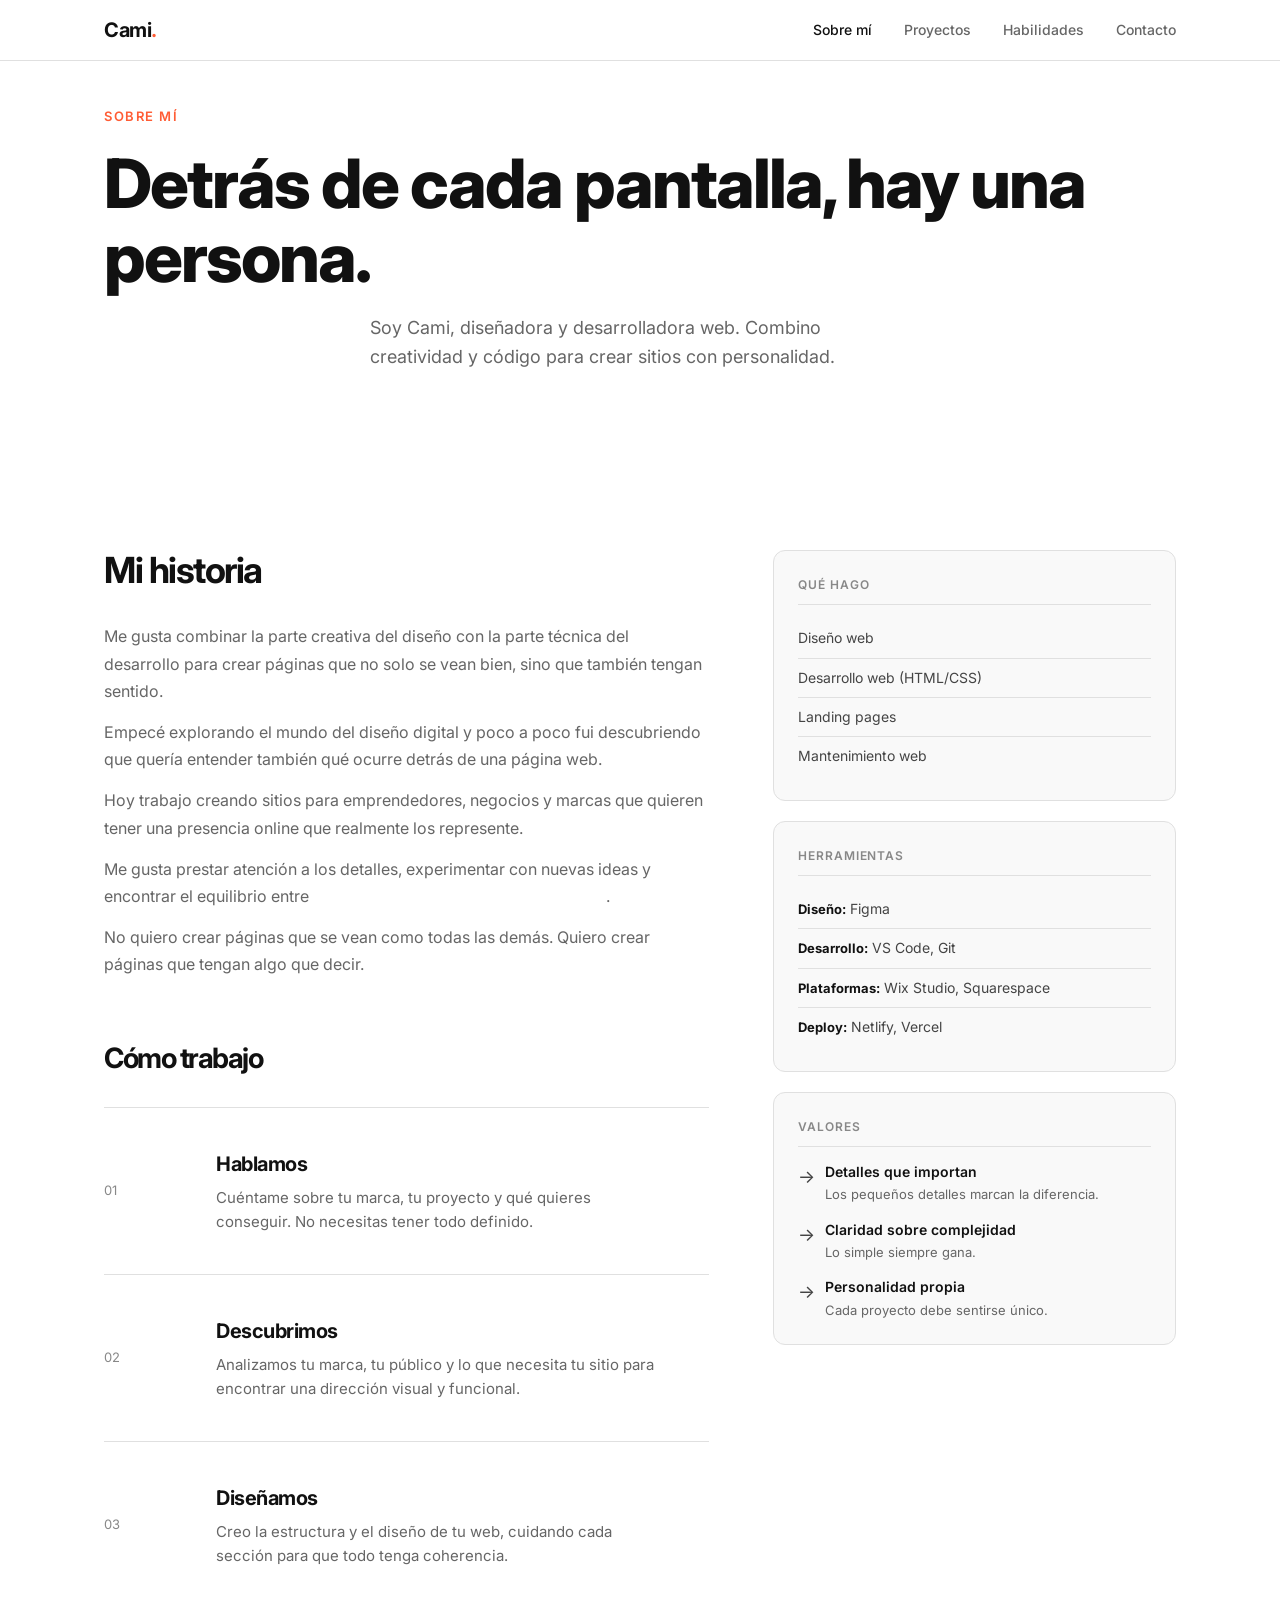
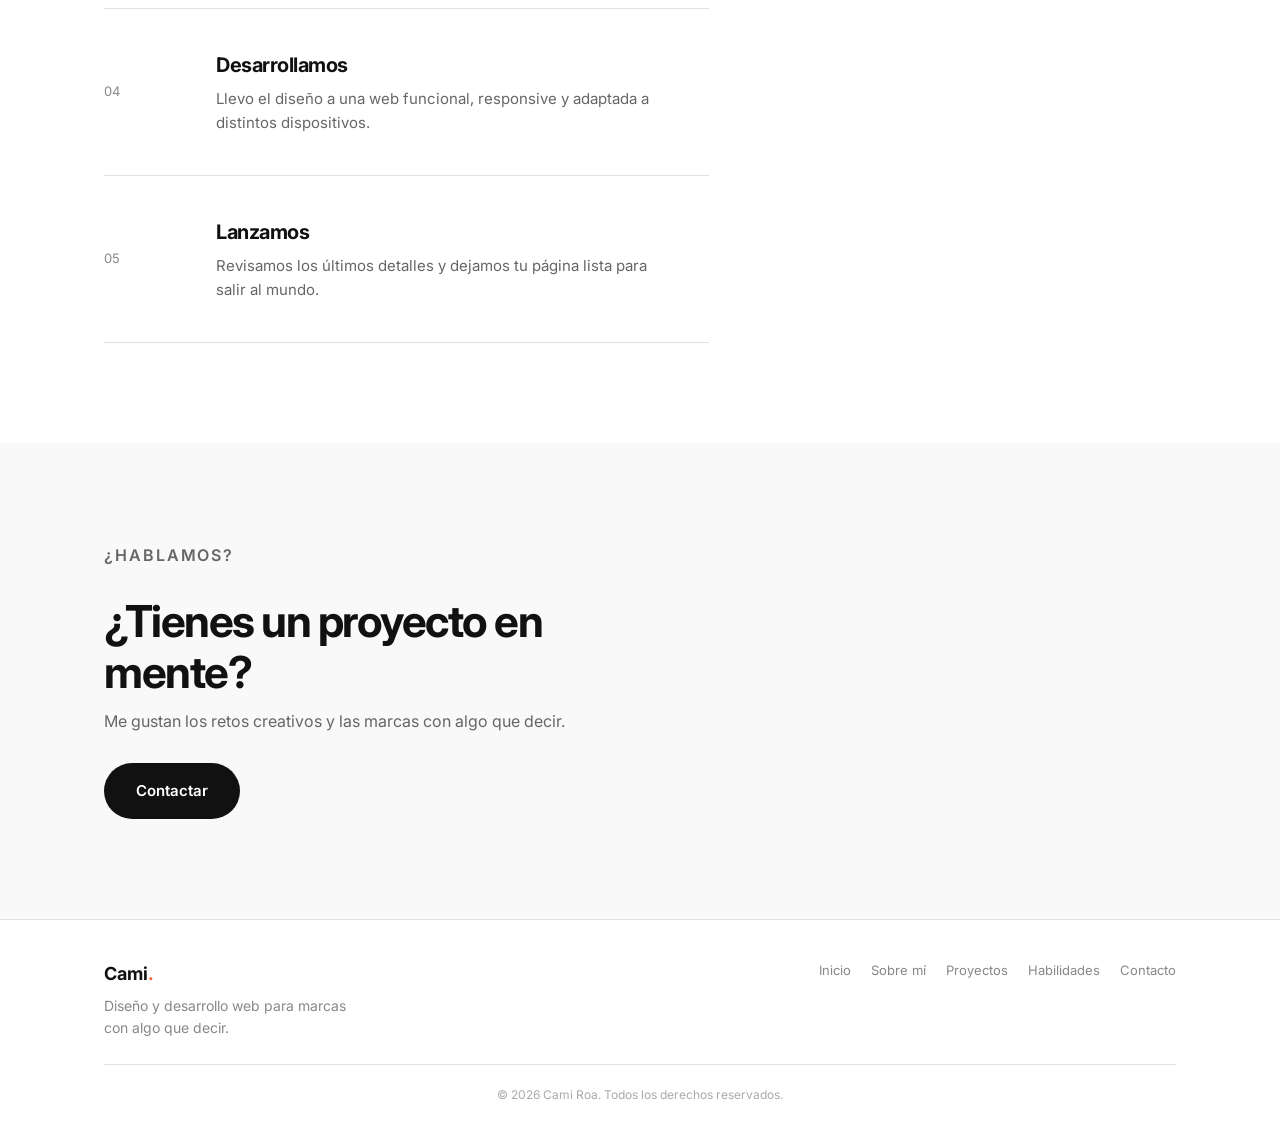
==== commit 5acc6bf0: "Add hamburger menu to all pages - Hamburger icon with animated open/close state - Mobile slide-down " ====
--- a/about.html
+++ b/about.html
@@ -14,12 +14,17 @@
     <header class="header">
         <nav class="nav container">
             <a href="index.html" class="logo">Cami<span>.</span></a>
-            <ul class="nav-links">
+            <ul class="nav-links" id="nav-links">
                 <li><a href="about.html" class="active">Sobre mí</a></li>
                 <li><a href="projects.html">Proyectos</a></li>
                 <li><a href="skills.html">Habilidades</a></li>
                 <li><a href="contact.html">Contacto</a></li>
             </ul>
+            <button class="nav-toggle" id="nav-toggle" aria-label="Menu">
+                <span></span>
+                <span></span>
+                <span></span>
+            </button>
         </nav>
     </header>
 
@@ -185,6 +190,22 @@
         }, { threshold: 0.1, rootMargin: '0px 0px -40px 0px' });
 
         document.querySelectorAll('.reveal').forEach(el => revealObserver.observe(el));
+
+        // Hamburger menu
+        const navToggle = document.getElementById('nav-toggle');
+        const navLinks = document.getElementById('nav-links');
+
+        navToggle.addEventListener('click', () => {
+            navLinks.classList.toggle('open');
+            navToggle.classList.toggle('active');
+        });
+
+        document.querySelectorAll('.nav-links a').forEach(link => {
+            link.addEventListener('click', () => {
+                navLinks.classList.remove('open');
+                navToggle.classList.remove('active');
+            });
+        });
     </script>
 </body>
 </html>
--- a/styles.css
+++ b/styles.css
@@ -1,4 +1,4 @@
-/* ===== RESET & BASE ===== */
+/* ===== RESET ===== */
 *, *::before, *::after {
   margin: 0;
   padding: 0;
@@ -6,34 +6,19 @@
 }
 
 :root {
+  --topaze: #FF5C34;
   --wasabi: #E9F056;
-  --topaze: #FF5C34;
   --cool-blue: #D7EFFF;
-  --cassis: #351E28;
-  --vert-sauge: #AEB8A0;
-  --white: #FFFFFF;
-  --bg: #FAFAF8;
-  --bg-warm: #F5F3EF;
-  --text: #1A1A1A;
-  --text-muted: #6B6B6B;
-  --border: #E5E5E3;
-  --border-strong: #D4D4D0;
-
-  --font-display: 'Clash Display', sans-serif;
-  --font-body: 'Geist', 'Inter', -apple-system, sans-serif;
-  --font-mono: 'Geist Mono', monospace;
-
-  --r-sm: 6px;
-  --r-md: 10px;
-  --r-lg: 14px;
-  --r-xl: 20px;
-  --r-2xl: 28px;
-  --r-full: 9999px;
-
-  --ease: cubic-bezier(0.16, 1, 0.3, 1);
-  --ease-out: cubic-bezier(0.32, 0.72, 0, 1);
-  --dur: 400ms;
-  --dur-slow: 600ms;
+  --black: #111111;
+  --gray-900: #1a1a1a;
+  --gray-700: #444444;
+  --gray-500: #666666;
+  --gray-400: #888888;
+  --gray-300: #aaaaaa;
+  --gray-200: #e0e0e0;
+  --gray-100: #f5f5f5;
+  --gray-50: #f9f9f9;
+  --white: #ffffff;
 }
 
 html { scroll-behavior: smooth; }
@@ -43,10 +28,10 @@
 }
 
 body {
-  font-family: var(--font-body);
-  line-height: 1.65;
-  color: var(--text);
-  background: var(--bg);
+  font-family: 'Inter', -apple-system, BlinkMacSystemFont, sans-serif;
+  line-height: 1.6;
+  color: var(--gray-700);
+  background: var(--white);
   -webkit-font-smoothing: antialiased;
   font-size: 16px;
   overflow-x: hidden;
@@ -58,36 +43,34 @@
 /* ===== LAYOUT ===== */
 .container {
   width: 100%;
-  max-width: 1280px;
+  max-width: 1120px;
   margin: 0 auto;
-  padding: 0 clamp(20px, 4vw, 48px);
-}
-
-/* ===== NAV — Inline, not floating ===== */
+  padding: 0 24px;
+}
+
+/* ===== NAV ===== */
 .header {
   position: fixed;
   top: 0;
   left: 0;
   right: 0;
   z-index: 1000;
-  background: rgba(250, 250, 248, 0.85);
-  backdrop-filter: blur(16px);
-  -webkit-backdrop-filter: blur(16px);
-  border-bottom: 1px solid var(--border);
-  transition: all var(--dur) var(--ease);
+  background: rgba(255, 255, 255, 0.95);
+  backdrop-filter: blur(12px);
+  border-bottom: 1px solid var(--gray-200);
 }
 
 .nav {
   display: flex;
   align-items: center;
   justify-content: space-between;
-  height: 56px;
+  height: 60px;
 }
 
 .logo {
-  font-family: var(--font-display);
   font-size: 20px;
-  font-weight: 600;
+  font-weight: 700;
+  color: var(--black);
   letter-spacing: -0.5px;
 }
 
@@ -100,17 +83,47 @@
 }
 
 .nav-links a {
-  font-size: 13px;
+  font-size: 14px;
   font-weight: 500;
-  color: var(--text-muted);
-  text-transform: uppercase;
-  letter-spacing: 0.08em;
-  transition: color var(--dur) var(--ease);
+  color: var(--gray-500);
+  transition: color 0.2s;
 }
 
 .nav-links a:hover,
 .nav-links a.active {
-  color: var(--text);
+  color: var(--black);
+}
+
+/* Hamburger */
+.nav-toggle {
+  display: none;
+  flex-direction: column;
+  gap: 5px;
+  background: none;
+  border: none;
+  cursor: pointer;
+  padding: 4px;
+  z-index: 1001;
+}
+
+.nav-toggle span {
+  width: 22px;
+  height: 2px;
+  background: var(--black);
+  border-radius: 2px;
+  transition: all 0.3s;
+}
+
+.nav-toggle.active span:nth-child(1) {
+  transform: rotate(45deg) translate(5px, 5px);
+}
+
+.nav-toggle.active span:nth-child(2) {
+  opacity: 0;
+}
+
+.nav-toggle.active span:nth-child(3) {
+  transform: rotate(-45deg) translate(5px, -5px);
 }
 
 /* ===== BUTTONS ===== */
@@ -118,235 +131,176 @@
   display: inline-flex;
   align-items: center;
   gap: 8px;
-  padding: 12px 24px;
-  font-family: var(--font-body);
-  font-size: 13px;
-  font-weight: 600;
-  text-transform: uppercase;
-  letter-spacing: 0.06em;
-  border-radius: var(--r-full);
+  padding: 14px 28px;
+  font-size: 14px;
+  font-weight: 600;
+  border-radius: 100px;
   border: none;
   cursor: pointer;
-  transition: all var(--dur) var(--ease);
+  transition: all 0.2s;
 }
 
 .btn-primary {
-  background: var(--cassis);
+  background: var(--black);
   color: var(--white);
 }
 
 .btn-primary:hover {
-  background: #1a0f14;
+  background: var(--gray-900);
   transform: translateY(-1px);
 }
 
 .btn-secondary {
   background: transparent;
-  color: var(--cassis);
-  border: 1.5px solid var(--border-strong);
+  color: var(--black);
+  border: 1.5px solid var(--gray-300);
 }
 
 .btn-secondary:hover {
-  border-color: var(--cassis);
-  background: var(--cassis);
-  color: var(--white);
+  border-color: var(--black);
 }
 
 .btn-full { width: 100%; justify-content: center; }
 
-.btn-lg { padding: 14px 32px; font-size: 14px; }
-
-/* ===== LINKS ===== */
-.link {
-  font-size: 13px;
-  font-weight: 600;
-  text-transform: uppercase;
-  letter-spacing: 0.06em;
-  color: var(--topaze);
-  transition: all var(--dur) var(--ease);
-  display: inline-flex;
-  align-items: center;
-  gap: 6px;
-}
-
-.link:hover { color: var(--cassis); }
-
-.link::after {
-  content: '→';
-  transition: transform var(--dur) var(--ease);
-}
-
-.link:hover::after { transform: translateX(4px); }
+.btn-lg { padding: 16px 32px; font-size: 15px; }
 
 /* ===== HERO ===== */
 .hero {
   min-height: 100vh;
   display: flex;
-  align-items: flex-end;
-  padding-bottom: 80px;
-  position: relative;
-  overflow: hidden;
+  align-items: center;
+  justify-content: center;
+  background: var(--white);
+  padding: 80px 24px 60px;
+  box-sizing: border-box;
 }
 
 .hero-content {
-  position: relative;
-  z-index: 1;
-  max-width: 900px;
+  text-align: center;
+  max-width: 720px;
+  width: 100%;
 }
 
 .hero-greeting {
-  font-size: 11px;
+  font-size: 13px;
   font-weight: 600;
   color: var(--topaze);
   text-transform: uppercase;
-  letter-spacing: 0.2em;
-  margin-bottom: 24px;
+  letter-spacing: 0.12em;
+  margin-bottom: 20px;
 }
 
 .hero-name {
-  font-family: var(--font-display);
-  font-size: clamp(48px, 8vw, 88px);
-  font-weight: 500;
-  line-height: 1;
-  letter-spacing: -4px;
-  margin-bottom: 24px;
-  color: var(--cassis);
+  font-size: clamp(38px, 7vw, 68px);
+  font-weight: 800;
+  line-height: 1.08;
+  letter-spacing: -2px;
+  margin-bottom: 20px;
+  color: var(--black);
 }
 
 .hero-name .accent {
-  font-style: italic;
   color: var(--topaze);
-  letter-spacing: -2px;
 }
 
 .hero-description {
   font-size: 18px;
-  color: var(--text-muted);
-  max-width: 520px;
-  line-height: 1.7;
+  color: var(--gray-500);
+  line-height: 1.6;
   margin-bottom: 32px;
+  max-width: 540px;
+  margin-left: auto;
+  margin-right: auto;
 }
 
 .hero-actions {
   display: flex;
   gap: 12px;
+  justify-content: center;
   flex-wrap: wrap;
 }
 
-/* Decorative */
-.hero-deco {
-  position: absolute;
-  top: 120px;
-  right: 0;
-  width: 35vw;
-  max-width: 400px;
-  aspect-ratio: 3/4;
-  background: linear-gradient(135deg, var(--cool-blue) 0%, var(--wasabi) 100%);
-  border-radius: var(--r-2xl);
-  opacity: 0.6;
-  z-index: 0;
-}
-
-/* Stats inline */
 .hero-stats {
   display: flex;
   gap: 48px;
-  margin-top: 64px;
+  justify-content: center;
+  margin-top: 48px;
   padding-top: 32px;
-  border-top: 1px solid var(--border);
+  border-top: 1px solid var(--gray-200);
 }
 
 .hero-stat-num {
-  font-family: var(--font-display);
   font-size: 36px;
-  font-weight: 500;
-  letter-spacing: -2px;
-  color: var(--cassis);
+  font-weight: 800;
+  color: var(--black);
   display: block;
 }
 
 .hero-stat-label {
-  font-size: 12px;
-  color: var(--text-muted);
+  font-size: 13px;
+  color: var(--gray-400);
   text-transform: uppercase;
-  letter-spacing: 0.06em;
+  letter-spacing: 0.04em;
   margin-top: 4px;
 }
+
+.hero-deco { display: none; }
 
 /* ===== SECTION ===== */
 .section {
-  padding: clamp(80px, 12vw, 160px) 0;
-  position: relative;
-}
-
-/* Section header */
+  padding: 100px 0;
+}
+
 .section-eyebrow {
-  font-size: 11px;
+  font-size: 12px;
   font-weight: 600;
   text-transform: uppercase;
-  letter-spacing: 0.18em;
+  letter-spacing: 0.12em;
   color: var(--topaze);
   margin-bottom: 12px;
 }
 
 .section-title {
-  font-family: var(--font-display);
-  font-size: clamp(32px, 4vw, 52px);
-  font-weight: 500;
-  letter-spacing: -2px;
-  line-height: 1.1;
-  color: var(--cassis);
-  max-width: 700px;
+  font-size: clamp(28px, 4vw, 44px);
+  font-weight: 700;
+  letter-spacing: -1.5px;
+  line-height: 1.15;
+  color: var(--black);
+  max-width: 600px;
 }
 
 .section-subtitle {
   font-size: 17px;
-  color: var(--text-muted);
-  max-width: 520px;
-  margin-top: 16px;
-  line-height: 1.7;
-}
-
-/* ===== VALUE PROP — Split layout ===== */
-.value-prop {
-  background: var(--white);
-}
+  color: var(--gray-500);
+  max-width: 480px;
+  margin-top: 12px;
+  line-height: 1.6;
+}
+
+/* ===== VALUE PROP ===== */
+.value-prop { background: var(--white); }
 
 .value-split {
   display: grid;
   grid-template-columns: 1fr 1fr;
-  gap: 80px;
+  gap: 64px;
   align-items: start;
 }
 
-.value-left .section-title {
-  margin-bottom: 24px;
-}
-
-.value-text {
-  font-size: 16px;
-  color: var(--text-muted);
-  line-height: 1.8;
-  margin-bottom: 16px;
-}
-
-.value-text strong {
-  color: var(--text);
-  font-weight: 600;
-}
+.value-left .section-title { margin-bottom: 20px; }
 
 .value-cards {
   display: flex;
   flex-direction: column;
-  gap: 16px;
+  gap: 12px;
 }
 
 .value-card {
-  padding: 28px;
-  border-radius: var(--r-lg);
-  background: var(--bg);
-  border: 1px solid var(--border);
-  transition: all var(--dur) var(--ease);
+  padding: 24px;
+  border-radius: 12px;
+  background: var(--gray-50);
+  border: 1px solid var(--gray-200);
+  transition: all 0.2s;
 }
 
 .value-card:hover {
@@ -355,159 +309,131 @@
 }
 
 .value-card-icon {
-  font-size: 28px;
+  font-size: 24px;
   margin-bottom: 12px;
 }
 
 .value-card h3 {
-  font-family: var(--font-display);
-  font-size: 18px;
-  font-weight: 500;
-  letter-spacing: -0.5px;
-  margin-bottom: 8px;
+  font-size: 17px;
+  font-weight: 600;
+  margin-bottom: 6px;
+  color: var(--black);
 }
 
 .value-card p {
   font-size: 14px;
-  color: var(--text-muted);
+  color: var(--gray-500);
   line-height: 1.6;
 }
 
-/* ===== SERVICES — Alternating rows ===== */
-.services {
-  background: var(--bg-warm);
-}
+/* ===== SERVICES ===== */
+.services { background: var(--gray-50); }
 
 .services-list {
   display: flex;
   flex-direction: column;
-  gap: 0;
 }
 
 .service-row {
   display: grid;
-  grid-template-columns: 1fr 2fr 1fr;
-  gap: 48px;
+  grid-template-columns: 80px 1fr auto;
+  gap: 32px;
   align-items: center;
-  padding: 48px 0;
-  border-bottom: 1px solid var(--border);
-  transition: all var(--dur) var(--ease);
-}
-
-.service-row:first-child {
-  border-top: 1px solid var(--border);
-}
-
-.service-row:hover {
-  background: rgba(255, 255, 255, 0.5);
-  padding-left: 24px;
-  padding-right: 24px;
-  margin-left: -24px;
-  margin-right: -24px;
-  border-radius: var(--r-lg);
-}
+  padding: 40px 0;
+  border-bottom: 1px solid var(--gray-200);
+  transition: all 0.2s;
+}
+
+.service-row:first-child { border-top: 1px solid var(--gray-200); }
 
 .service-num {
-  font-family: var(--font-mono);
   font-size: 13px;
-  color: var(--text-muted);
-  letter-spacing: 0.05em;
+  color: var(--gray-400);
 }
 
 .service-content h3 {
-  font-family: var(--font-display);
-  font-size: 28px;
-  font-weight: 500;
-  letter-spacing: -1px;
-  margin-bottom: 8px;
+  font-size: 24px;
+  font-weight: 700;
+  letter-spacing: -0.5px;
+  margin-bottom: 6px;
+  color: var(--black);
 }
 
 .service-content p {
   font-size: 15px;
-  color: var(--text-muted);
-  line-height: 1.7;
-  max-width: 480px;
-}
-
-.service-meta {
-  text-align: right;
-}
+  color: var(--gray-500);
+  line-height: 1.6;
+  max-width: 440px;
+}
+
+.service-meta { text-align: right; }
 
 .service-meta p {
   font-size: 13px;
-  color: var(--text-muted);
-  line-height: 1.6;
+  color: var(--gray-500);
+  line-height: 1.5;
 }
 
 .service-meta strong {
-  color: var(--text);
+  color: var(--black);
   display: block;
   margin-bottom: 4px;
-  font-size: 12px;
+  font-size: 11px;
   text-transform: uppercase;
   letter-spacing: 0.06em;
 }
 
-/* ===== PORTFOLIO — Masonry feel ===== */
-.portfolio-preview {
-  background: var(--white);
-}
+/* ===== PORTFOLIO ===== */
+.portfolio-preview { background: var(--white); }
 
 .projects-grid {
   display: grid;
   grid-template-columns: 1.4fr 1fr;
-  grid-template-rows: auto auto;
-  gap: 20px;
+  gap: 16px;
 }
 
 .project-card {
-  border-radius: var(--r-xl);
+  border-radius: 16px;
   cursor: pointer;
-  transition: all var(--dur-slow) var(--ease);
+  transition: all 0.3s;
   overflow: hidden;
-  position: relative;
-  background: var(--bg);
-  border: 1px solid var(--border);
+  background: var(--white);
+  border: 1px solid var(--gray-200);
 }
 
 .project-card:hover {
   transform: translateY(-4px);
-  box-shadow: 0 20px 60px rgba(0, 0, 0, 0.08);
-}
-
-/* First card: big feature */
+  box-shadow: 0 16px 48px rgba(0, 0, 0, 0.08);
+}
+
 .project-card:first-child {
   grid-column: 1 / -1;
   display: grid;
   grid-template-columns: 1.2fr 1fr;
-  min-height: 380px;
-}
-
-.project-card:first-child .project-card-image {
-  height: 100%;
-}
+  min-height: 340px;
+}
+
+.project-card:first-child .project-card-image { height: 100%; }
 
 .project-card-image {
-  height: 200px;
-  position: relative;
+  height: 180px;
   overflow: hidden;
 }
 
-/* Different gradients per card */
 .project-card:nth-child(1) .project-card-image {
-  background: linear-gradient(135deg, #2D3436 0%, #636E72 100%);
+  background: linear-gradient(135deg, #2D3436, #636E72);
 }
 
 .project-card:nth-child(2) .project-card-image {
-  background: linear-gradient(135deg, var(--cool-blue) 0%, var(--wasabi) 100%);
+  background: linear-gradient(135deg, var(--cool-blue), var(--wasabi));
 }
 
 .project-card:nth-child(3) .project-card-image {
-  background: linear-gradient(135deg, var(--topaze) 0%, #FF8A65 100%);
+  background: linear-gradient(135deg, var(--topaze), #FF8A65);
 }
 
 .project-card-body {
-  padding: 28px;
+  padding: 24px;
   display: flex;
   flex-direction: column;
 }
@@ -516,228 +442,179 @@
   font-size: 11px;
   font-weight: 600;
   text-transform: uppercase;
-  letter-spacing: 0.1em;
+  letter-spacing: 0.08em;
   color: var(--topaze);
-  margin-bottom: 12px;
+  margin-bottom: 10px;
 }
 
 .project-title {
-  font-family: var(--font-display);
-  font-size: 24px;
-  font-weight: 500;
-  letter-spacing: -0.5px;
-  margin-bottom: 12px;
+  font-size: 20px;
+  font-weight: 700;
+  letter-spacing: -0.3px;
+  margin-bottom: 8px;
+  color: var(--black);
 }
 
 .project-description {
   font-size: 14px;
-  color: var(--text-muted);
-  line-height: 1.7;
+  color: var(--gray-500);
+  line-height: 1.6;
   flex: 1;
 }
 
 .project-tags {
   display: flex;
   flex-wrap: wrap;
-  gap: 8px;
-  margin-top: 16px;
+  gap: 6px;
+  margin-top: 14px;
 }
 
 .project-tags span {
   font-size: 11px;
   font-weight: 500;
-  padding: 6px 12px;
-  border-radius: var(--r-full);
-  background: var(--bg);
-  border: 1px solid var(--border);
-  color: var(--text-muted);
+  padding: 5px 10px;
+  border-radius: 100px;
+  background: var(--gray-100);
+  color: var(--gray-500);
 }
 
 /* ===== ABOUT PREVIEW ===== */
 .about-preview {
-  background: var(--cassis);
+  background: var(--black);
   color: var(--white);
 }
 
-.about-preview .section-title {
-  color: var(--white);
-}
-
-.about-preview .section-eyebrow {
-  color: var(--wasabi);
-}
+.about-preview .section-title { color: var(--white); }
+.about-preview .section-eyebrow { color: var(--wasabi); }
 
 .about-grid {
   display: grid;
   grid-template-columns: 1fr 1fr;
-  gap: 80px;
+  gap: 64px;
   align-items: start;
 }
 
 .about-text p {
   font-size: 16px;
-  color: rgba(255, 255, 255, 0.7);
-  line-height: 1.8;
+  color: rgba(255, 255, 255, 0.75);
+  line-height: 1.7;
   margin-bottom: 16px;
 }
 
-.about-text p strong {
-  color: var(--white);
-}
-
-.about-text .btn {
-  margin-top: 8px;
-}
+.about-text p strong { color: var(--white); }
 
 .about-visual {
   aspect-ratio: 4/5;
-  border-radius: var(--r-2xl);
-  background: linear-gradient(135deg, var(--vert-sauge) 0%, var(--wasabi) 100%);
-  display: flex;
-  align-items: center;
-  justify-content: center;
-  font-size: 100px;
+  border-radius: 20px;
+  background: linear-gradient(135deg, #e0e0e0, #c0c0c0);
   opacity: 0.4;
 }
 
 /* ===== SKILLS PREVIEW ===== */
-.skills-preview {
-  background: var(--bg);
-}
+.skills-preview { background: var(--white); }
 
 .skills-grid {
   display: grid;
   grid-template-columns: repeat(3, 1fr);
   gap: 1px;
-  background: var(--border);
-  border: 1px solid var(--border);
-  border-radius: var(--r-xl);
+  background: var(--gray-200);
+  border: 1px solid var(--gray-200);
+  border-radius: 16px;
   overflow: hidden;
 }
 
 .skill-cell {
   background: var(--white);
-  padding: 32px;
-  transition: all var(--dur) var(--ease);
-}
-
-.skill-cell:hover {
-  background: var(--bg);
+  padding: 28px;
 }
 
 .skill-cell h3 {
-  font-family: var(--font-display);
-  font-size: 14px;
-  font-weight: 500;
+  font-size: 12px;
+  font-weight: 600;
   text-transform: uppercase;
   letter-spacing: 0.1em;
-  color: var(--text-muted);
-  margin-bottom: 20px;
-  padding-bottom: 16px;
-  border-bottom: 1px solid var(--border);
-}
-
-.skill-cell ul {
-  list-style: none;
-}
+  color: var(--gray-400);
+  margin-bottom: 16px;
+  padding-bottom: 12px;
+  border-bottom: 1px solid var(--gray-200);
+}
+
+.skill-cell ul { list-style: none; }
 
 .skill-cell li {
   font-size: 14px;
   padding: 8px 0;
-  border-bottom: 1px solid var(--border);
-  transition: color var(--dur) var(--ease);
+  border-bottom: 1px solid var(--gray-200);
+  color: var(--gray-700);
 }
 
 .skill-cell li:last-child { border-bottom: none; }
 .skill-cell li:hover { color: var(--topaze); }
 
 /* ===== PROCESS ===== */
-.process {
-  background: var(--white);
-}
+.process { background: var(--white); }
 
 .process-steps {
   display: grid;
   grid-template-columns: repeat(5, 1fr);
-  gap: 0;
   counter-reset: step;
 }
 
 .process-step {
   text-align: center;
-  padding: 32px 16px;
-  position: relative;
+  padding: 24px 12px;
   counter-increment: step;
 }
 
 .process-step::before {
   content: counter(step, decimal-leading-zero);
-  font-family: var(--font-mono);
-  font-size: 48px;
-  font-weight: 300;
-  color: var(--border);
+  font-size: 40px;
+  font-weight: 200;
+  color: var(--gray-200);
   display: block;
-  margin-bottom: 20px;
-  transition: color var(--dur) var(--ease);
-}
-
-.process-step:hover::before {
-  color: var(--topaze);
-}
+  margin-bottom: 16px;
+}
+
+.process-step:hover::before { color: var(--topaze); }
 
 .process-step h3 {
-  font-family: var(--font-display);
-  font-size: 16px;
-  font-weight: 500;
-  letter-spacing: -0.3px;
-  margin-bottom: 8px;
+  font-size: 15px;
+  font-weight: 600;
+  margin-bottom: 6px;
+  color: var(--black);
 }
 
 .process-step p {
   font-size: 13px;
-  color: var(--text-muted);
+  color: var(--gray-400);
+  line-height: 1.5;
+}
+
+/* ===== CTA ===== */
+.cta-section { background: var(--gray-50); }
+
+.cta-inner { max-width: 560px; }
+.cta-inner .section-title { margin-bottom: 12px; }
+
+.cta-inner p {
+  font-size: 16px;
+  color: var(--gray-500);
   line-height: 1.6;
-}
-
-/* ===== CTA ===== */
-.cta-section {
-  background: var(--bg-warm);
-}
-
-.cta-inner {
-  max-width: 640px;
-}
-
-.cta-inner .section-title {
-  margin-bottom: 16px;
-}
-
-.cta-inner p {
-  font-size: 17px;
-  color: var(--text-muted);
-  line-height: 1.7;
-  margin-bottom: 32px;
+  margin-bottom: 28px;
 }
 
 /* ===== CONTACT ===== */
 .contact-grid {
   display: grid;
   grid-template-columns: 1.2fr 1fr;
-  gap: 80px;
+  gap: 64px;
   align-items: start;
 }
 
-.contact-form-wrapper {
-  background: var(--white);
-  border: 1px solid var(--border);
-  border-radius: var(--r-xl);
-  padding: 40px;
-}
-
 .contact-form {
   display: flex;
   flex-direction: column;
-  gap: 20px;
+  gap: 18px;
 }
 
 .form-group {
@@ -750,93 +627,82 @@
   font-size: 12px;
   font-weight: 600;
   text-transform: uppercase;
-  letter-spacing: 0.06em;
-  color: var(--text);
+  letter-spacing: 0.05em;
+  color: var(--black);
 }
 
 .form-group input,
 .form-group textarea {
   padding: 14px 16px;
   font-size: 15px;
-  font-family: var(--font-body);
-  color: var(--text);
-  background: var(--bg);
-  border: 1.5px solid var(--border);
-  border-radius: var(--r-md);
-  transition: all var(--dur) var(--ease);
+  font-family: inherit;
+  color: var(--black);
+  background: var(--gray-50);
+  border: 1.5px solid var(--gray-200);
+  border-radius: 10px;
+  transition: border-color 0.2s;
 }
 
 .form-group input:focus,
 .form-group textarea:focus {
   outline: none;
-  border-color: var(--cassis);
+  border-color: var(--black);
 }
 
 .form-group input::placeholder,
 .form-group textarea::placeholder {
-  color: var(--text-muted);
-  opacity: 0.5;
+  color: var(--gray-300);
 }
 
 .form-group textarea {
   resize: vertical;
-  min-height: 140px;
+  min-height: 120px;
 }
 
 .form-status {
-  padding: 16px;
-  border-radius: var(--r-md);
+  padding: 14px;
+  border-radius: 10px;
   font-size: 14px;
   font-weight: 500;
   text-align: center;
 }
 
-.form-status.success {
-  background: #ECFDF5;
-  color: #059669;
-}
-
-.form-status.error {
-  background: #FEF2F2;
-  color: #DC2626;
-}
+.form-status.success { background: #ECFDF5; color: #059669; }
+.form-status.error { background: #FEF2F2; color: #DC2626; }
 
 /* Contact info */
 .contact-info {
   display: flex;
   flex-direction: column;
-  gap: 32px;
+  gap: 24px;
 }
 
 .info-card h3 {
-  font-family: var(--font-display);
-  font-size: 16px;
-  font-weight: 500;
-  letter-spacing: -0.3px;
-  margin-bottom: 16px;
-  padding-bottom: 12px;
-  border-bottom: 1px solid var(--border);
-}
-
-.process-steps-contact {
-  list-style: none;
-}
+  font-size: 15px;
+  font-weight: 600;
+  margin-bottom: 14px;
+  padding-bottom: 10px;
+  border-bottom: 1px solid var(--gray-200);
+  color: var(--black);
+}
+
+.process-steps-contact { list-style: none; }
 
 .process-steps-contact li {
   display: flex;
-  gap: 16px;
-  padding: 16px 0;
-  border-bottom: 1px solid var(--border);
+  gap: 14px;
+  padding: 14px 0;
+  border-bottom: 1px solid var(--gray-200);
 }
 
 .process-steps-contact li:last-child { border-bottom: none; }
 
 .process-steps-contact .step-num {
   flex-shrink: 0;
-  width: 28px;
-  height: 28px;
-  border-radius: var(--r-full);
-  background: var(--cassis);
+  width: 26px;
+  height: 26px;
+  border-radius: 50%;
+  background: var(--black);
   color: var(--white);
   font-size: 12px;
   font-weight: 600;
@@ -849,22 +715,21 @@
   display: block;
   font-size: 14px;
   font-weight: 600;
-  margin-bottom: 4px;
+  margin-bottom: 2px;
+  color: var(--black);
 }
 
 .process-steps-contact p {
   font-size: 13px;
-  color: var(--text-muted);
+  color: var(--gray-500);
   line-height: 1.5;
 }
 
-.direct-links {
-  list-style: none;
-}
+.direct-links { list-style: none; }
 
 .direct-links li {
-  padding: 12px 0;
-  border-bottom: 1px solid var(--border);
+  padding: 10px 0;
+  border-bottom: 1px solid var(--gray-200);
 }
 
 .direct-links li:last-child { border-bottom: none; }
@@ -872,26 +737,28 @@
 .direct-links a {
   display: flex;
   align-items: center;
-  gap: 12px;
-  font-size: 14px;
-  transition: color var(--dur) var(--ease);
+  gap: 10px;
+  font-size: 14px;
+  color: var(--gray-700);
+  transition: color 0.2s;
 }
 
 .direct-links a:hover { color: var(--topaze); }
 
-.link-icon { font-size: 18px; width: 28px; text-align: center; }
+.link-icon { font-size: 16px; width: 24px; text-align: center; }
 
 /* FAQ */
 .faq-item summary {
   cursor: pointer;
   font-size: 14px;
   font-weight: 600;
-  padding: 14px 0;
+  padding: 12px 0;
   list-style: none;
   display: flex;
   justify-content: space-between;
   align-items: center;
-  transition: color var(--dur) var(--ease);
+  color: var(--black);
+  transition: color 0.2s;
 }
 
 .faq-item summary:hover { color: var(--topaze); }
@@ -901,92 +768,69 @@
   content: '+';
   font-size: 18px;
   font-weight: 300;
-  transition: transform var(--dur) var(--ease);
-}
-
-.faq-item[open] summary::after {
-  transform: rotate(45deg);
-}
+}
+
+.faq-item[open] summary::after { transform: rotate(45deg); }
 
 .faq-item p {
-  font-size: 13px;
-  color: var(--text-muted);
+  font-size: 14px;
+  color: var(--gray-500);
   line-height: 1.6;
-  padding-bottom: 16px;
+  padding-bottom: 14px;
 }
 
 /* ===== ABOUT PAGE ===== */
 .about-detail-grid {
   display: grid;
   grid-template-columns: 1.5fr 1fr;
-  gap: 80px;
+  gap: 64px;
 }
 
 .about-text p {
   font-size: 16px;
-  color: var(--text-muted);
-  line-height: 1.8;
-  margin-bottom: 16px;
+  color: var(--gray-500);
+  line-height: 1.7;
+  margin-bottom: 14px;
 }
 
 .about-sidebar {
   display: flex;
   flex-direction: column;
-  gap: 24px;
+  gap: 20px;
 }
 
 .sidebar-card {
-  background: var(--bg);
-  border: 1px solid var(--border);
-  border-radius: var(--r-lg);
-  padding: 28px;
+  background: var(--gray-50);
+  border: 1px solid var(--gray-200);
+  border-radius: 12px;
+  padding: 24px;
 }
 
 .sidebar-card h3 {
-  font-family: var(--font-display);
-  font-size: 14px;
-  font-weight: 500;
+  font-size: 12px;
+  font-weight: 600;
   text-transform: uppercase;
   letter-spacing: 0.08em;
-  color: var(--text-muted);
-  margin-bottom: 16px;
-  padding-bottom: 12px;
-  border-bottom: 1px solid var(--border);
-}
-
-.services-list,
-.tools-list {
-  list-style: none;
-}
-
-.services-list li,
-.tools-list li {
+  color: var(--gray-400);
+  margin-bottom: 14px;
+  padding-bottom: 10px;
+  border-bottom: 1px solid var(--gray-200);
+}
+
+.services-list, .tools-list { list-style: none; }
+
+.services-list li, .tools-list li {
   font-size: 14px;
   padding: 8px 0;
-  border-bottom: 1px solid var(--border);
-  display: flex;
-  align-items: center;
-  gap: 8px;
-}
-
-.services-list li::before,
-.tools-list li::before {
-  content: '';
-  width: 6px;
-  height: 6px;
-  border-radius: 50%;
-  background: var(--wasabi);
-  flex-shrink: 0;
-}
-
-.services-list li:last-child,
-.tools-list li:last-child {
-  border-bottom: none;
-}
+  border-bottom: 1px solid var(--gray-200);
+  color: var(--gray-700);
+}
+
+.services-list li:last-child, .tools-list li:last-child { border-bottom: none; }
 
 .tools-list strong {
-  color: var(--text);
-  min-width: 90px;
+  color: var(--black);
+  min-width: 80px;
   font-size: 13px;
 }
 
@@ -994,16 +838,13 @@
   list-style: none;
   display: flex;
   flex-direction: column;
-  gap: 16px;
-}
-
-.values-list li {
-  display: flex;
-  gap: 12px;
-}
+  gap: 14px;
+}
+
+.values-list li { display: flex; gap: 10px; }
 
 .values-list .value-icon {
-  font-size: 20px;
+  font-size: 18px;
   flex-shrink: 0;
   margin-top: 2px;
 }
@@ -1012,12 +853,13 @@
   display: block;
   font-size: 14px;
   font-weight: 600;
-  margin-bottom: 4px;
+  margin-bottom: 2px;
+  color: var(--black);
 }
 
 .values-list p {
   font-size: 13px;
-  color: var(--text-muted);
+  color: var(--gray-500);
   line-height: 1.5;
 }
 
@@ -1025,57 +867,51 @@
 .skills-page-grid {
   display: grid;
   grid-template-columns: 1fr 1fr;
-  gap: 64px;
-}
-
-.skills-main .section-title {
-  margin-bottom: 48px;
-}
-
-.skill-block {
-  margin-bottom: 48px;
-}
+  gap: 48px;
+}
+
+.skill-block { margin-bottom: 40px; }
 
 .skill-block-header {
   display: flex;
-  gap: 16px;
-  margin-bottom: 24px;
+  gap: 14px;
+  margin-bottom: 20px;
   align-items: flex-start;
 }
 
 .skill-block-icon {
-  font-size: 32px;
+  font-size: 28px;
   flex-shrink: 0;
-  width: 56px;
-  height: 56px;
-  border-radius: var(--r-md);
-  background: var(--bg);
-  border: 1px solid var(--border);
+  width: 52px;
+  height: 52px;
+  border-radius: 10px;
+  background: var(--gray-50);
+  border: 1px solid var(--gray-200);
   display: flex;
   align-items: center;
   justify-content: center;
 }
 
 .skill-block h3 {
-  font-family: var(--font-display);
-  font-size: 24px;
-  font-weight: 500;
+  font-size: 22px;
+  font-weight: 700;
   letter-spacing: -0.5px;
   margin-bottom: 4px;
+  color: var(--black);
 }
 
 .skill-block p {
   font-size: 14px;
-  color: var(--text-muted);
+  color: var(--gray-400);
 }
 
 .skill-items {
   display: flex;
   flex-direction: column;
   gap: 1px;
-  background: var(--border);
-  border: 1px solid var(--border);
-  border-radius: var(--r-lg);
+  background: var(--gray-200);
+  border: 1px solid var(--gray-200);
+  border-radius: 12px;
   overflow: hidden;
 }
 
@@ -1083,54 +919,48 @@
   display: flex;
   justify-content: space-between;
   align-items: center;
-  padding: 16px 20px;
+  padding: 14px 18px;
   background: var(--white);
-  transition: all var(--dur) var(--ease);
-}
-
-.skill-item:hover {
-  background: var(--bg);
-  padding-left: 28px;
-}
+}
+
+.skill-item:hover { background: var(--gray-50); }
 
 .skill-item strong {
   font-size: 14px;
   font-weight: 600;
+  color: var(--black);
 }
 
 .skill-item span {
   font-size: 13px;
-  color: var(--text-muted);
-}
-
-/* Skills sidebar */
+  color: var(--gray-400);
+}
+
 .skills-sidebar {
   position: sticky;
-  top: 88px;
+  top: 80px;
   display: flex;
   flex-direction: column;
-  gap: 24px;
-}
-
-.skills-sidebar .sidebar-card {
-  background: var(--bg-warm);
-  border: none;
-}
+  gap: 20px;
+}
+
+.skills-sidebar .sidebar-card { background: var(--gray-50); border: none; }
 
 .learning-tags {
   display: flex;
   flex-wrap: wrap;
-  gap: 8px;
+  gap: 6px;
 }
 
 .learning-tag {
   font-size: 12px;
   font-weight: 500;
-  padding: 8px 14px;
-  border-radius: var(--r-full);
+  padding: 7px 12px;
+  border-radius: 100px;
   background: var(--white);
-  border: 1px solid var(--border);
-  transition: all var(--dur) var(--ease);
+  border: 1px solid var(--gray-200);
+  color: var(--gray-700);
+  transition: all 0.2s;
 }
 
 .learning-tag:hover {
@@ -1138,15 +968,13 @@
   border-color: var(--wasabi);
 }
 
-.not-do-list {
-  list-style: none;
-}
+.not-do-list { list-style: none; }
 
 .not-do-list li {
   font-size: 14px;
-  color: var(--text-muted);
-  padding: 10px 0;
-  padding-left: 20px;
+  color: var(--gray-500);
+  padding: 8px 0;
+  padding-left: 16px;
   position: relative;
   line-height: 1.5;
 }
@@ -1163,7 +991,7 @@
 .modal-overlay {
   position: fixed;
   inset: 0;
-  background: rgba(26, 26, 26, 0.6);
+  background: rgba(0, 0, 0, 0.5);
   backdrop-filter: blur(8px);
   display: flex;
   align-items: center;
@@ -1172,7 +1000,7 @@
   padding: 24px;
   opacity: 0;
   visibility: hidden;
-  transition: opacity var(--dur) var(--ease), visibility var(--dur);
+  transition: opacity 0.2s, visibility 0.2s;
 }
 
 .modal-overlay:not([hidden]) {
@@ -1182,196 +1010,439 @@
 
 .modal {
   background: var(--white);
-  border-radius: var(--r-xl);
-  max-width: 680px;
+  border-radius: 16px;
+  max-width: 600px;
   width: 100%;
   max-height: 85vh;
   overflow-y: auto;
-  transform: translateY(20px);
-  transition: transform var(--dur-slow) var(--ease);
-}
-
-.modal-overlay:not([hidden]) .modal {
-  transform: translateY(0);
+  position: relative;
 }
 
 .modal-close {
   position: absolute;
   top: 16px;
   right: 16px;
-  width: 40px;
-  height: 40px;
+  width: 36px;
+  height: 36px;
   border: none;
-  background: var(--bg);
-  border-radius: var(--r-full);
+  background: var(--gray-100);
+  border-radius: 50%;
   font-size: 18px;
   cursor: pointer;
   display: flex;
   align-items: center;
   justify-content: center;
-  transition: all var(--dur) var(--ease);
+  color: var(--black);
   z-index: 10;
 }
 
-.modal-close:hover {
-  background: var(--cassis);
-  color: var(--white);
-}
-
-.modal-content {
-  padding: 40px;
-}
+.modal-close:hover { background: var(--black); color: var(--white); }
+
+.modal-content { padding: 32px; }
 
 .modal-tag {
   font-size: 11px;
   font-weight: 600;
   text-transform: uppercase;
-  letter-spacing: 0.1em;
+  letter-spacing: 0.08em;
   color: var(--topaze);
-  margin-bottom: 12px;
+  margin-bottom: 10px;
 }
 
 .modal-header h2 {
-  font-family: var(--font-display);
-  font-size: 28px;
-  font-weight: 500;
-  letter-spacing: -1px;
-  margin-bottom: 24px;
+  font-size: 24px;
+  font-weight: 700;
+  letter-spacing: -0.5px;
+  margin-bottom: 20px;
+  color: var(--black);
 }
 
 .modal-description {
   font-size: 15px;
-  color: var(--text-muted);
-  line-height: 1.7;
-  margin-bottom: 24px;
+  color: var(--gray-500);
+  line-height: 1.6;
+  margin-bottom: 20px;
 }
 
 .modal-section h3 {
-  font-size: 12px;
+  font-size: 11px;
   font-weight: 600;
   text-transform: uppercase;
   letter-spacing: 0.08em;
-  color: var(--text-muted);
-  margin-bottom: 12px;
+  color: var(--gray-400);
+  margin-bottom: 10px;
 }
 
 .modal-tech {
   display: flex;
   flex-wrap: wrap;
-  gap: 8px;
-  margin-bottom: 24px;
+  gap: 6px;
+  margin-bottom: 20px;
 }
 
 .tech-tag {
   font-size: 12px;
   font-weight: 500;
-  padding: 6px 12px;
-  border-radius: var(--r-full);
-  background: var(--bg);
-  border: 1px solid var(--border);
-}
-
-.modal-links {
-  display: flex;
-  gap: 12px;
-}
+  padding: 5px 10px;
+  border-radius: 100px;
+  background: var(--gray-100);
+  color: var(--gray-700);
+}
+
+.modal-links { display: flex; gap: 10px; }
 
 .modal-link {
-  padding: 10px 20px;
+  padding: 10px 18px;
   font-size: 13px;
   font-weight: 600;
-  border-radius: var(--r-full);
-  transition: all var(--dur) var(--ease);
-}
-
-.modal-link.primary {
-  background: var(--cassis);
-  color: var(--white);
-}
-
-.modal-link.primary:hover {
-  background: #1a0f14;
-}
+  border-radius: 100px;
+}
+
+.modal-link.primary { background: var(--black); color: var(--white); }
+.modal-link.primary:hover { background: var(--gray-900); }
 
 .modal-link.secondary {
   background: transparent;
-  color: var(--cassis);
-  border: 1.5px solid var(--border-strong);
-}
-
-.modal-link.secondary:hover {
-  border-color: var(--cassis);
-}
+  color: var(--black);
+  border: 1.5px solid var(--gray-300);
+}
+
+.modal-link.secondary:hover { border-color: var(--black); }
 
 /* ===== FOOTER ===== */
 .footer {
-  padding: 48px 0 24px;
-  border-top: 1px solid var(--border);
+  padding: 40px 0 20px;
+  border-top: 1px solid var(--gray-200);
 }
 
 .footer-content {
   display: flex;
   justify-content: space-between;
   align-items: flex-start;
-  margin-bottom: 32px;
+  margin-bottom: 24px;
 }
 
 .footer-brand h3 {
-  font-family: var(--font-display);
-  font-size: 20px;
-  font-weight: 500;
-  letter-spacing: -0.5px;
-  margin-bottom: 8px;
+  font-size: 18px;
+  font-weight: 700;
+  margin-bottom: 6px;
+  color: var(--black);
 }
 
 .footer-brand span { color: var(--topaze); }
 
 .footer-brand p {
   font-size: 14px;
-  color: var(--text-muted);
-  max-width: 280px;
-}
-
-.footer-nav {
-  display: flex;
-  gap: 24px;
-}
+  color: var(--gray-400);
+  max-width: 260px;
+}
+
+.footer-nav { display: flex; gap: 20px; }
 
 .footer-nav a {
   font-size: 13px;
-  color: var(--text-muted);
-  transition: color var(--dur) var(--ease);
-}
-
-.footer-nav a:hover { color: var(--text); }
+  color: var(--gray-400);
+  transition: color 0.2s;
+}
+
+.footer-nav a:hover { color: var(--black); }
 
 .footer-bottom {
-  padding-top: 24px;
-  border-top: 1px solid var(--border);
+  padding-top: 20px;
+  border-top: 1px solid var(--gray-200);
   text-align: center;
 }
 
 .footer-bottom p {
   font-size: 12px;
-  color: var(--text-muted);
+  color: var(--gray-300);
 }
 
 /* ===== PAGE HERO ===== */
 .hero-page {
-  min-height: 50vh;
-  padding: 140px 0 80px;
-  align-items: flex-start;
-}
-
-.hero-page .hero-content {
-  max-width: 700px;
+  height: 50vh;
+  min-height: 360px;
+  padding: 100px 24px 40px;
+  background: var(--white);
+}
+
+.hero-page .hero-content { max-width: 600px; }
+
+/* ===== TICKER ===== */
+.ticker {
+  overflow: hidden;
+  background: var(--black);
+  padding: 16px 0;
+  border-top: 1px solid var(--gray-200);
+  border-bottom: 1px solid var(--gray-200);
+}
+
+.ticker-track {
+  display: flex;
+  gap: 0;
+  width: max-content;
+  animation: ticker 20s linear infinite;
+}
+
+.ticker-item {
+  font-size: 14px;
+  font-weight: 600;
+  color: var(--white);
+  text-transform: uppercase;
+  letter-spacing: 0.1em;
+  white-space: nowrap;
+  padding: 0 24px;
+}
+
+.ticker-dot {
+  color: var(--topaze);
+  font-size: 8px;
+  display: flex;
+  align-items: center;
+}
+
+@keyframes ticker {
+  0% { transform: translateX(0); }
+  100% { transform: translateX(-50%); }
+}
+
+@media (prefers-reduced-motion: reduce) {
+  .ticker-track { animation: none; }
+}
+
+/* ===== EDITORIAL STATEMENT ===== */
+.editorial {
+  background: var(--white);
+  padding: clamp(80px, 12vw, 140px) 0;
+}
+
+.editorial-text {
+  margin-bottom: 64px;
+}
+
+.editorial-large {
+  font-size: clamp(24px, 3.5vw, 40px);
+  font-weight: 700;
+  line-height: 1.3;
+  letter-spacing: -1px;
+  color: var(--black);
+  max-width: 900px;
+}
+
+.editorial-columns {
+  display: grid;
+  grid-template-columns: repeat(3, 1fr);
+  gap: 48px;
+  padding-top: 48px;
+  border-top: 1px solid var(--gray-200);
+}
+
+.editorial-num {
+  font-size: 12px;
+  font-weight: 600;
+  color: var(--topaze);
+  display: block;
+  margin-bottom: 12px;
+}
+
+.editorial-col h3 {
+  font-size: 17px;
+  font-weight: 700;
+  color: var(--black);
+  margin-bottom: 8px;
+}
+
+.editorial-col p {
+  font-size: 15px;
+  color: var(--gray-500);
+  line-height: 1.6;
+}
+
+/* ===== SERVICES CARDS ===== */
+.services-cards {
+  background: var(--gray-100);
+}
+
+.sc-header {
+  margin-bottom: 48px;
+}
+
+.sc-grid {
+  display: grid;
+  grid-template-columns: 1fr 1fr;
+  gap: 16px;
+}
+
+.sc-card {
+  background: var(--white);
+  border-radius: 16px;
+  overflow: hidden;
+  transition: all 0.25s;
+  border: 1px solid var(--gray-200);
+  box-shadow: 0 2px 8px rgba(0, 0, 0, 0.04);
+}
+
+.sc-card:hover {
+  transform: translateY(-4px);
+  box-shadow: 0 12px 40px rgba(0, 0, 0, 0.08);
+  border-color: transparent;
+}
+
+.sc-accent {
+  height: 5px;
+  width: 100%;
+}
+
+.sc-body {
+  padding: 32px;
+}
+
+.sc-num {
+  font-size: 11px;
+  font-weight: 700;
+  color: var(--gray-400);
+  letter-spacing: 0.08em;
+  display: block;
+  margin-bottom: 16px;
+}
+
+.sc-card h3 {
+  font-size: 22px;
+  font-weight: 700;
+  letter-spacing: -0.3px;
+  color: var(--black);
+  margin-bottom: 10px;
+}
+
+.sc-card p {
+  font-size: 15px;
+  color: var(--gray-500);
+  line-height: 1.65;
+  margin-bottom: 20px;
+}
+
+.sc-tag {
+  font-size: 12px;
+  font-weight: 500;
+  color: var(--gray-400);
+  letter-spacing: 0.02em;
+}
+
+/* ===== PORTFOLIO HEADER ===== */
+.portfolio-header {
+  display: flex;
+  justify-content: space-between;
+  align-items: flex-end;
+  margin-bottom: 40px;
+}
+
+/* ===== ABOUT INLINE ===== */
+.about-inline {
+  background: var(--white);
+}
+
+.about-inline-grid {
+  display: grid;
+  grid-template-columns: 1fr 1fr;
+  gap: 80px;
+  align-items: start;
+}
+
+.about-inline-heading {
+  font-size: clamp(28px, 3.5vw, 40px);
+  font-weight: 700;
+  line-height: 1.2;
+  letter-spacing: -1px;
+  color: var(--black);
+}
+
+.about-inline-right p {
+  font-size: 16px;
+  color: var(--gray-500);
+  line-height: 1.7;
+  margin-bottom: 12px;
+}
+
+/* ===== PROCESS NEW ===== */
+.process-new {
+  background: var(--gray-50);
+}
+
+.process-new-grid {
+  display: grid;
+  grid-template-columns: 1fr 1fr;
+  gap: 80px;
+  align-items: start;
+}
+
+.process-new-steps {
+  display: flex;
+  flex-direction: column;
+}
+
+.process-new-step {
+  display: grid;
+  grid-template-columns: 60px 1fr;
+  gap: 20px;
+  padding: 28px 0;
+  border-bottom: 1px solid var(--gray-200);
+  align-items: start;
+}
+
+.process-new-step:last-child { border-bottom: none; }
+
+.process-new-num {
+  font-size: 32px;
+  font-weight: 200;
+  color: var(--gray-200);
+  line-height: 1;
+}
+
+.process-new-step h3 {
+  font-size: 17px;
+  font-weight: 700;
+  color: var(--black);
+  margin-bottom: 4px;
+}
+
+.process-new-step p {
+  font-size: 14px;
+  color: var(--gray-500);
+  line-height: 1.5;
+}
+
+/* ===== CTA BANNER ===== */
+.cta-banner {
+  background: var(--wasabi);
+  padding: clamp(48px, 8vw, 80px) 0;
+}
+
+.cta-banner-inner {
+  display: flex;
+  justify-content: space-between;
+  align-items: center;
+  gap: 32px;
+}
+
+.cta-banner-title {
+  font-size: clamp(24px, 3vw, 36px);
+  font-weight: 700;
+  letter-spacing: -1px;
+  color: var(--black);
+  margin-top: 4px;
+}
+
+.cta-banner .btn-primary {
+  background: var(--black);
+  color: var(--white);
+  flex-shrink: 0;
 }
 
 /* ===== SCROLL REVEAL ===== */
 .reveal {
   opacity: 0;
-  transform: translateY(20px);
-  transition: opacity var(--dur-slow) var(--ease), transform var(--dur-slow) var(--ease);
+  transform: translateY(16px);
+  transition: opacity 0.5s, transform 0.5s;
 }
 
 .reveal.visible {
@@ -1379,67 +1450,95 @@
   transform: translateY(0);
 }
 
-.reveal-delay-1 { transition-delay: 80ms; }
-.reveal-delay-2 { transition-delay: 160ms; }
-.reveal-delay-3 { transition-delay: 240ms; }
-.reveal-delay-4 { transition-delay: 320ms; }
+.reveal-delay-1 { transition-delay: 60ms; }
+.reveal-delay-2 { transition-delay: 120ms; }
+.reveal-delay-3 { transition-delay: 180ms; }
+.reveal-delay-4 { transition-delay: 240ms; }
 
 /* ===== RESPONSIVE ===== */
 @media (max-width: 1024px) {
-  .value-split,
-  .about-grid,
-  .about-detail-grid,
+  .about-inline-grid,
+  .process-new-grid,
   .contact-grid,
   .skills-page-grid {
     grid-template-columns: 1fr;
-    gap: 48px;
+    gap: 40px;
   }
 
-  .service-row {
-    grid-template-columns: auto 1fr;
-    gap: 24px;
+  .editorial-columns {
+    grid-template-columns: 1fr;
+    gap: 32px;
   }
 
-  .service-meta { display: none; }
-
-  .projects-grid {
+  .sc-grid {
     grid-template-columns: 1fr;
   }
 
-  .project-card:first-child {
-    grid-column: 1;
-    grid-template-columns: 1fr;
+  .projects-grid { grid-template-columns: 1fr; }
+  .project-card:first-child { grid-column: 1; grid-template-columns: 1fr; }
+
+  .cta-banner-inner {
+    flex-direction: column;
+    text-align: center;
   }
-
-  .process-steps {
-    grid-template-columns: repeat(3, 1fr);
+}
+
+@media (max-width: 768px) {
+  .nav-toggle { display: flex; }
+
+  .nav-links {
+    position: fixed;
+    top: 60px;
+    left: 0;
+    right: 0;
+    background: var(--white);
+    flex-direction: column;
+    align-items: center;
+    gap: 0;
+    padding: 24px 0;
+    border-bottom: 1px solid var(--gray-200);
+    transform: translateY(-100%);
+    opacity: 0;
+    visibility: hidden;
+    transition: all 0.3s;
   }
-}
-
-@media (max-width: 768px) {
-  .nav-links { display: none; }
-
-  .hero-name { letter-spacing: -2px; }
-
-  .hero-deco { display: none; }
-
-  .hero-stats { gap: 24px; flex-wrap: wrap; }
-
-  .skills-grid {
-    grid-template-columns: 1fr;
+
+  .nav-links.open {
+    transform: translateY(0);
+    opacity: 1;
+    visibility: visible;
   }
 
-  .process-steps {
-    grid-template-columns: 1fr;
-    gap: 24px;
+  .nav-links li {
+    width: 100%;
+    text-align: center;
   }
 
-  .footer-content {
+  .nav-links a {
+    display: block;
+    padding: 14px 0;
+    font-size: 15px;
+    border-bottom: 1px solid var(--gray-100);
+  }
+
+  .nav-links a:last-child { border-bottom: none; }
+
+  .hero-name { letter-spacing: -1px; }
+  .skills-grid { grid-template-columns: 1fr; }
+  .footer-content { flex-direction: column; gap: 20px; }
+  .footer-nav { flex-wrap: wrap; }
+  .section { padding: 60px 0; }
+
+  .portfolio-header {
     flex-direction: column;
-    gap: 24px;
+    align-items: flex-start;
+    gap: 16px;
   }
 
-  .footer-nav { flex-wrap: wrap; }
+  .process-new-step {
+    grid-template-columns: 40px 1fr;
+    gap: 12px;
+  }
 }
 
 @media (prefers-reduced-motion: reduce) {
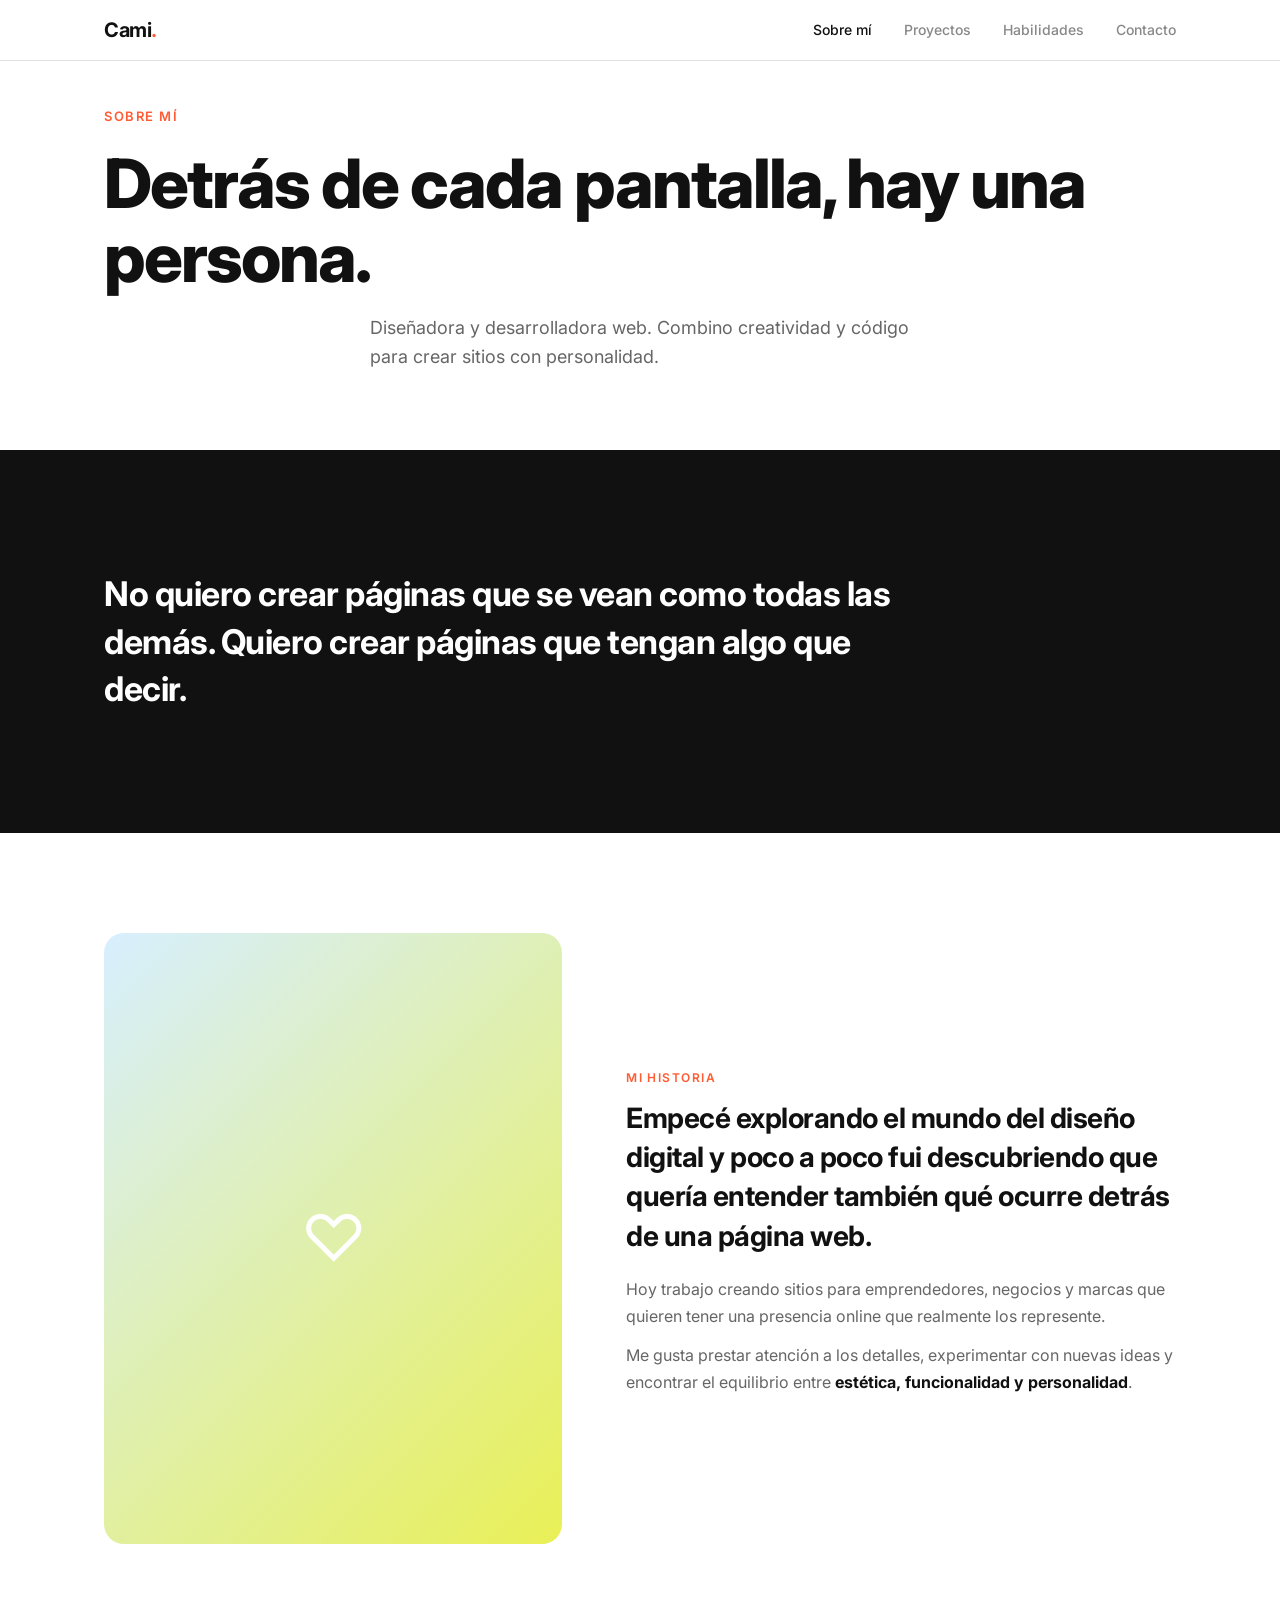
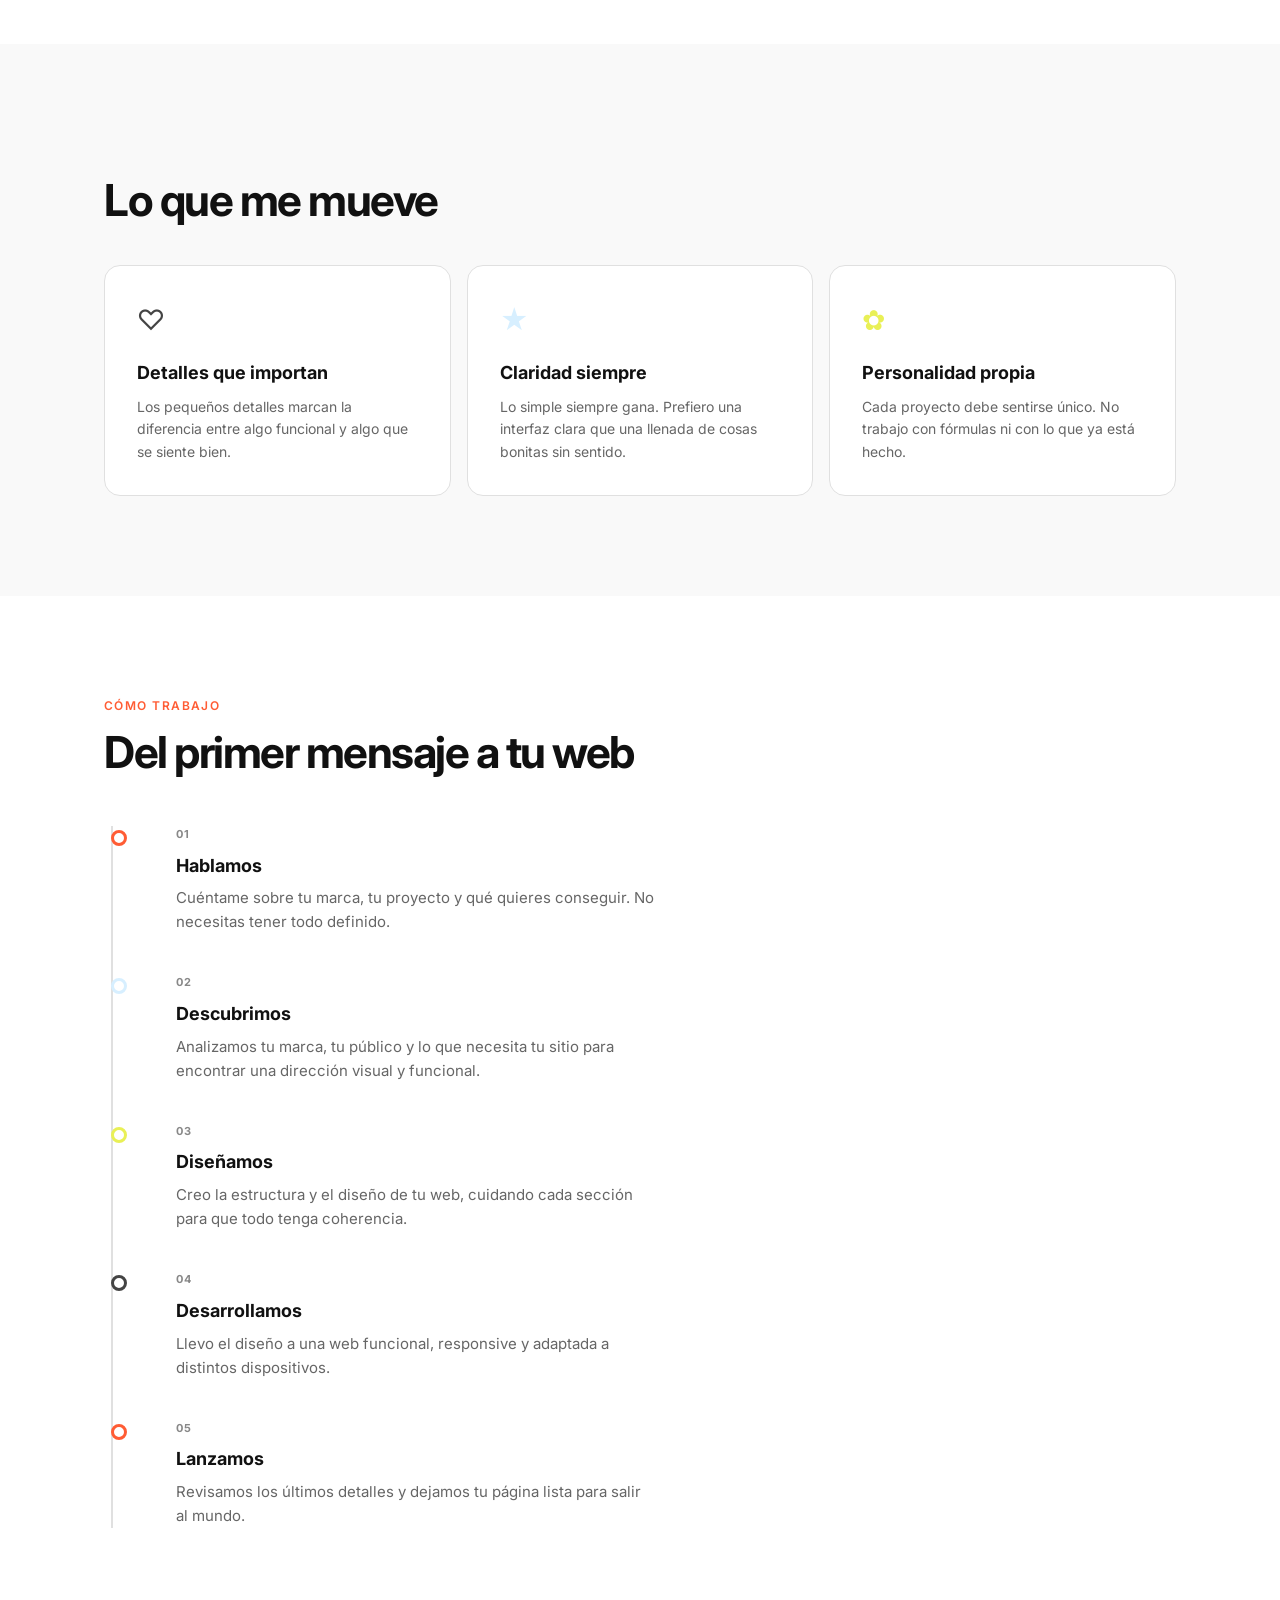
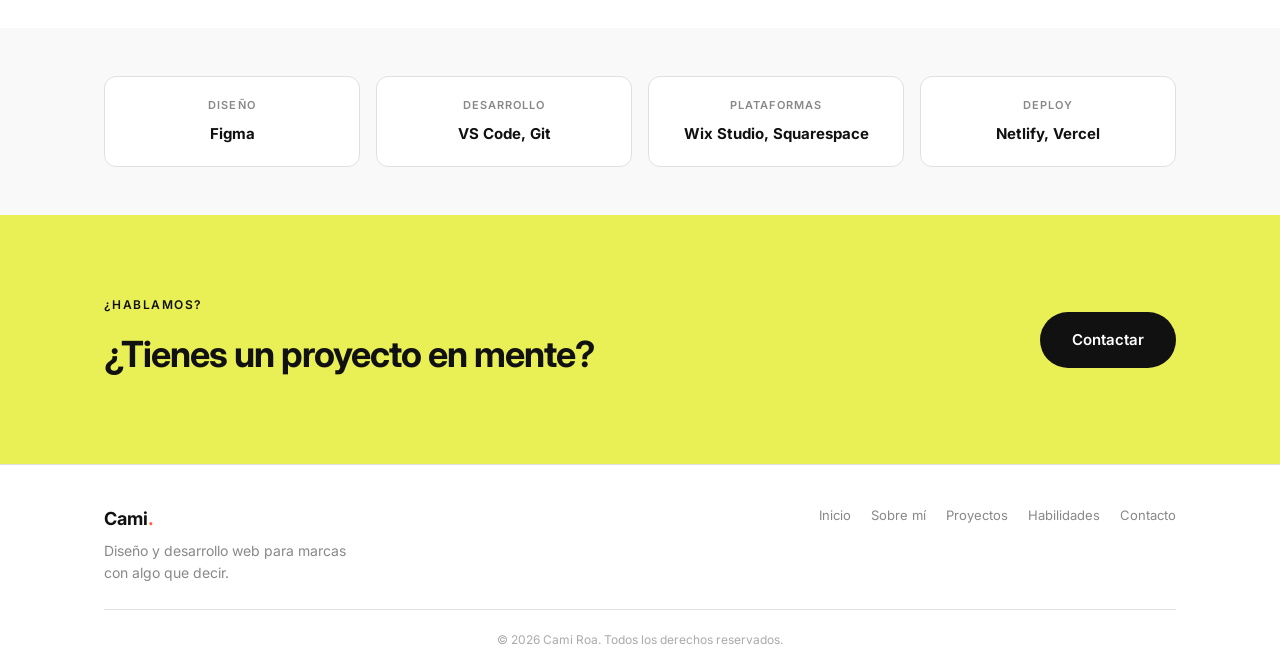
==== commit 227c5656: "Redesign about page with dynamic layout - Big quote section (dark background) - Story + image grid l" ====
--- a/about.html
+++ b/about.html
@@ -33,125 +33,146 @@
             <div class="container">
                 <p class="hero-greeting">SOBRE MÍ</p>
                 <h1 class="hero-name">Detrás de cada pantalla, hay una persona.</h1>
-                <p class="hero-description">Soy Cami, diseñadora y desarrolladora web. Combino creatividad y código para crear sitios con personalidad.</p>
-            </div>
-        </section>
-
-        <section class="section">
-            <div class="container">
-                <div class="about-detail-grid">
-                    <div class="about-main">
-                        <div class="reveal">
-                            <h2 class="section-title" style="font-size: 36px;">Mi historia</h2>
-                            <div class="about-text" style="margin-top: 32px;">
-                                <p>Me gusta combinar la parte creativa del diseño con la parte técnica del desarrollo para crear páginas que no solo se vean bien, sino que también tengan sentido.</p>
-                                <p>Empecé explorando el mundo del diseño digital y poco a poco fui descubriendo que quería entender también qué ocurre detrás de una página web.</p>
-                                <p>Hoy trabajo creando sitios para emprendedores, negocios y marcas que quieren tener una presencia online que realmente los represente.</p>
-                                <p>Me gusta prestar atención a los detalles, experimentar con nuevas ideas y encontrar el equilibrio entre <strong>estética, funcionalidad y personalidad</strong>.</p>
-                                <p>No quiero crear páginas que se vean como todas las demás. Quiero crear páginas que tengan algo que decir.</p>
-                            </div>
-                        </div>
-
-                        <div class="reveal" style="margin-top: 64px;">
-                            <h2 class="section-title" style="font-size: 28px;">Cómo trabajo</h2>
-                            <div class="services-list" style="margin-top: 32px;">
-                                <div class="service-row">
-                                    <span class="service-num">01</span>
-                                    <div class="service-content">
-                                        <h3 style="font-size: 20px;">Hablamos</h3>
-                                        <p>Cuéntame sobre tu marca, tu proyecto y qué quieres conseguir. No necesitas tener todo definido.</p>
-                                    </div>
-                                </div>
-                                <div class="service-row">
-                                    <span class="service-num">02</span>
-                                    <div class="service-content">
-                                        <h3 style="font-size: 20px;">Descubrimos</h3>
-                                        <p>Analizamos tu marca, tu público y lo que necesita tu sitio para encontrar una dirección visual y funcional.</p>
-                                    </div>
-                                </div>
-                                <div class="service-row">
-                                    <span class="service-num">03</span>
-                                    <div class="service-content">
-                                        <h3 style="font-size: 20px;">Diseñamos</h3>
-                                        <p>Creo la estructura y el diseño de tu web, cuidando cada sección para que todo tenga coherencia.</p>
-                                    </div>
-                                </div>
-                                <div class="service-row">
-                                    <span class="service-num">04</span>
-                                    <div class="service-content">
-                                        <h3 style="font-size: 20px;">Desarrollamos</h3>
-                                        <p>Llevo el diseño a una web funcional, responsive y adaptada a distintos dispositivos.</p>
-                                    </div>
-                                </div>
-                                <div class="service-row">
-                                    <span class="service-num">05</span>
-                                    <div class="service-content">
-                                        <h3 style="font-size: 20px;">Lanzamos</h3>
-                                        <p>Revisamos los últimos detalles y dejamos tu página lista para salir al mundo.</p>
-                                    </div>
-                                </div>
-                            </div>
-                        </div>
-                    </div>
-
-                    <aside class="about-sidebar">
-                        <div class="sidebar-card reveal">
-                            <h3>Qué hago</h3>
-                            <ul class="services-list">
-                                <li>Diseño web</li>
-                                <li>Desarrollo web (HTML/CSS)</li>
-                                <li>Landing pages</li>
-                                <li>Mantenimiento web</li>
-                            </ul>
-                        </div>
-
-                        <div class="sidebar-card reveal reveal-delay-1">
-                            <h3>Herramientas</h3>
-                            <ul class="tools-list">
-                                <li><strong>Diseño:</strong> Figma</li>
-                                <li><strong>Desarrollo:</strong> VS Code, Git</li>
-                                <li><strong>Plataformas:</strong> Wix Studio, Squarespace</li>
-                                <li><strong>Deploy:</strong> Netlify, Vercel</li>
-                            </ul>
-                        </div>
-
-                        <div class="sidebar-card reveal reveal-delay-2">
-                            <h3>Valores</h3>
-                            <ul class="values-list">
-                                <li>
-                                    <span class="value-icon">→</span>
-                                    <div>
-                                        <strong>Detalles que importan</strong>
-                                        <p>Los pequeños detalles marcan la diferencia.</p>
-                                    </div>
-                                </li>
-                                <li>
-                                    <span class="value-icon">→</span>
-                                    <div>
-                                        <strong>Claridad sobre complejidad</strong>
-                                        <p>Lo simple siempre gana.</p>
-                                    </div>
-                                </li>
-                                <li>
-                                    <span class="value-icon">→</span>
-                                    <div>
-                                        <strong>Personalidad propia</strong>
-                                        <p>Cada proyecto debe sentirse único.</p>
-                                    </div>
-                                </li>
-                            </ul>
-                        </div>
-                    </aside>
-                </div>
-            </div>
-        </section>
-
-        <section class="section cta-section">
-            <div class="container">
-                <div class="cta-inner reveal">
-                    <p class="section-eyebrow">¿Hablamos?</p>
-                    <h2 class="section-title">¿Tienes un proyecto en mente?</h2>
-                    <p>Me gustan los retos creativos y las marcas con algo que decir.</p>
+                <p class="hero-description">Diseñadora y desarrolladora web. Combino creatividad y código para crear sitios con personalidad.</p>
+            </div>
+        </section>
+
+        <!-- BIG QUOTE -->
+        <section class="section about-quote">
+            <div class="container">
+                <blockquote class="about-quote-text reveal">
+                    <p>No quiero crear páginas que se vean como todas las demás. Quiero crear páginas que tengan algo que decir.</p>
+                </blockquote>
+            </div>
+        </section>
+
+        <!-- STORY + IMAGE -->
+        <section class="section about-story">
+            <div class="container">
+                <div class="about-story-grid">
+                    <div class="about-story-visual reveal">
+                        <div class="about-img-placeholder">♡</div>
+                    </div>
+                    <div class="about-story-content reveal reveal-delay-1">
+                        <p class="section-eyebrow">Mi historia</p>
+                        <h2 class="about-story-heading">Empecé explorando el mundo del diseño digital y poco a poco fui descubriendo que quería entender también qué ocurre detrás de una página web.</h2>
+                        <p class="about-story-text">Hoy trabajo creando sitios para emprendedores, negocios y marcas que quieren tener una presencia online que realmente los represente.</p>
+                        <p class="about-story-text">Me gusta prestar atención a los detalles, experimentar con nuevas ideas y encontrar el equilibrio entre <strong>estética, funcionalidad y personalidad</strong>.</p>
+                    </div>
+                </div>
+            </div>
+        </section>
+
+        <!-- VALUES — Horizontal strip -->
+        <section class="section about-values">
+            <div class="container">
+                <p class="section-eyebrow reveal">Valores</p>
+                <h2 class="section-title reveal reveal-delay-1">Lo que me mueve</h2>
+                <div class="about-values-grid">
+                    <article class="about-value-card reveal">
+                        <span class="about-value-icon">♡</span>
+                        <h3>Detalles que importan</h3>
+                        <p>Los pequeños detalles marcan la diferencia entre algo funcional y algo que se siente bien.</p>
+                    </article>
+                    <article class="about-value-card reveal reveal-delay-1">
+                        <span class="about-value-icon">★</span>
+                        <h3>Claridad siempre</h3>
+                        <p>Lo simple siempre gana. Prefiero una interfaz clara que una llenada de cosas bonitas sin sentido.</p>
+                    </article>
+                    <article class="about-value-card reveal reveal-delay-2">
+                        <span class="about-value-icon">✿</span>
+                        <h3>Personalidad propia</h3>
+                        <p>Cada proyecto debe sentirse único. No trabajo con fórmulas ni con lo que ya está hecho.</p>
+                    </article>
+                </div>
+            </div>
+        </section>
+
+        <!-- PROCESS — Timeline -->
+        <section class="section about-process">
+            <div class="container">
+                <div class="about-process-header reveal">
+                    <p class="section-eyebrow">Cómo trabajo</p>
+                    <h2 class="section-title">Del primer mensaje a tu web</h2>
+                </div>
+                <div class="about-timeline">
+                    <div class="about-timeline-line"></div>
+                    <div class="about-tl-item reveal">
+                        <div class="about-tl-dot"></div>
+                        <div class="about-tl-content">
+                            <span class="about-tl-num">01</span>
+                            <h3>Hablamos</h3>
+                            <p>Cuéntame sobre tu marca, tu proyecto y qué quieres conseguir. No necesitas tener todo definido.</p>
+                        </div>
+                    </div>
+                    <div class="about-tl-item reveal reveal-delay-1">
+                        <div class="about-tl-dot"></div>
+                        <div class="about-tl-content">
+                            <span class="about-tl-num">02</span>
+                            <h3>Descubrimos</h3>
+                            <p>Analizamos tu marca, tu público y lo que necesita tu sitio para encontrar una dirección visual y funcional.</p>
+                        </div>
+                    </div>
+                    <div class="about-tl-item reveal reveal-delay-2">
+                        <div class="about-tl-dot"></div>
+                        <div class="about-tl-content">
+                            <span class="about-tl-num">03</span>
+                            <h3>Diseñamos</h3>
+                            <p>Creo la estructura y el diseño de tu web, cuidando cada sección para que todo tenga coherencia.</p>
+                        </div>
+                    </div>
+                    <div class="about-tl-item reveal reveal-delay-3">
+                        <div class="about-tl-dot"></div>
+                        <div class="about-tl-content">
+                            <span class="about-tl-num">04</span>
+                            <h3>Desarrollamos</h3>
+                            <p>Llevo el diseño a una web funcional, responsive y adaptada a distintos dispositivos.</p>
+                        </div>
+                    </div>
+                    <div class="about-tl-item reveal reveal-delay-4">
+                        <div class="about-tl-dot"></div>
+                        <div class="about-tl-content">
+                            <span class="about-tl-num">05</span>
+                            <h3>Lanzamos</h3>
+                            <p>Revisamos los últimos detalles y dejamos tu página lista para salir al mundo.</p>
+                        </div>
+                    </div>
+                </div>
+            </div>
+        </section>
+
+        <!-- TOOLS STRIP -->
+        <section class="section about-tools">
+            <div class="container">
+                <div class="about-tools-grid">
+                    <div class="about-tool-group reveal">
+                        <span class="about-tool-label">Diseño</span>
+                        <span class="about-tool-name">Figma</span>
+                    </div>
+                    <div class="about-tool-group reveal reveal-delay-1">
+                        <span class="about-tool-label">Desarrollo</span>
+                        <span class="about-tool-name">VS Code, Git</span>
+                    </div>
+                    <div class="about-tool-group reveal reveal-delay-2">
+                        <span class="about-tool-label">Plataformas</span>
+                        <span class="about-tool-name">Wix Studio, Squarespace</span>
+                    </div>
+                    <div class="about-tool-group reveal reveal-delay-3">
+                        <span class="about-tool-label">Deploy</span>
+                        <span class="about-tool-name">Netlify, Vercel</span>
+                    </div>
+                </div>
+            </div>
+        </section>
+
+        <!-- CTA -->
+        <section class="section cta-banner">
+            <div class="container">
+                <div class="cta-banner-inner reveal">
+                    <div>
+                        <p class="section-eyebrow" style="color: var(--black);">¿Hablamos?</p>
+                        <h2 class="cta-banner-title">¿Tienes un proyecto en mente?</h2>
+                    </div>
                     <a href="contact.html" class="btn btn-primary btn-lg">Contactar</a>
                 </div>
             </div>
@@ -191,7 +212,6 @@
 
         document.querySelectorAll('.reveal').forEach(el => revealObserver.observe(el));
 
-        // Hamburger menu
         const navToggle = document.getElementById('nav-toggle');
         const navLinks = document.getElementById('nav-links');
 
--- a/styles.css
+++ b/styles.css
@@ -85,7 +85,7 @@
 .nav-links a {
   font-size: 14px;
   font-weight: 500;
-  color: var(--gray-500);
+  color: var(--gray-400);
   transition: color 0.2s;
 }
 
@@ -1237,12 +1237,38 @@
   border-top: 1px solid var(--gray-200);
 }
 
-.editorial-num {
-  font-size: 12px;
-  font-weight: 600;
+.editorial-icon {
+  font-size: 36px;
+  width: 48px;
+  height: 48px;
+  display: inline-flex;
+  align-items: center;
+  justify-content: center;
+  margin-bottom: 16px;
   color: var(--topaze);
-  display: block;
-  margin-bottom: 12px;
+  animation: spin 4s linear infinite;
+}
+
+.editorial-col:nth-child(2) .editorial-icon {
+  color: var(--cool-blue);
+  animation-duration: 5s;
+  animation-direction: reverse;
+  font-size: 36px;
+}
+
+.editorial-col:nth-child(3) .editorial-icon {
+  color: var(--wasabi);
+  animation-duration: 6s;
+  font-size: 36px;
+}
+
+@keyframes spin {
+  0% { transform: rotate(0deg); }
+  100% { transform: rotate(360deg); }
+}
+
+@media (prefers-reduced-motion: reduce) {
+  .editorial-icon { animation: none; }
 }
 
 .editorial-col h3 {
@@ -1438,6 +1464,216 @@
   flex-shrink: 0;
 }
 
+/* ===== ABOUT PAGE — Big Quote ===== */
+.about-quote {
+  background: var(--black);
+  padding: clamp(60px, 10vw, 120px) 0;
+}
+
+.about-quote-text p {
+  font-size: clamp(22px, 3vw, 34px);
+  font-weight: 700;
+  line-height: 1.4;
+  letter-spacing: -0.5px;
+  color: var(--white);
+  max-width: 800px;
+}
+
+/* ===== ABOUT — Story + Image ===== */
+.about-story { background: var(--white); }
+
+.about-story-grid {
+  display: grid;
+  grid-template-columns: 1fr 1.2fr;
+  gap: 64px;
+  align-items: center;
+}
+
+.about-img-placeholder {
+  aspect-ratio: 3/4;
+  border-radius: 20px;
+  background: linear-gradient(135deg, var(--cool-blue) 0%, var(--wasabi) 100%);
+  display: flex;
+  align-items: center;
+  justify-content: center;
+  font-size: 64px;
+  color: var(--white);
+}
+
+.about-story-heading {
+  font-size: clamp(20px, 2.5vw, 28px);
+  font-weight: 700;
+  line-height: 1.4;
+  letter-spacing: -0.5px;
+  color: var(--black);
+  margin-bottom: 20px;
+}
+
+.about-story-text {
+  font-size: 16px;
+  color: var(--gray-500);
+  line-height: 1.7;
+  margin-bottom: 12px;
+}
+
+.about-story-text strong { color: var(--black); }
+
+/* ===== ABOUT — Values ===== */
+.about-values { background: var(--gray-50); }
+
+.about-values-grid {
+  display: grid;
+  grid-template-columns: repeat(3, 1fr);
+  gap: 16px;
+  margin-top: 40px;
+}
+
+.about-value-card {
+  background: var(--white);
+  border: 1px solid var(--gray-200);
+  border-radius: 16px;
+  padding: 32px;
+  transition: all 0.25s;
+}
+
+.about-value-card:hover {
+  transform: translateY(-4px);
+  box-shadow: 0 12px 40px rgba(0, 0, 0, 0.06);
+}
+
+.about-value-icon {
+  font-size: 28px;
+  display: block;
+  margin-bottom: 16px;
+  animation: spin 4s linear infinite;
+}
+
+.about-value-card:nth-child(2) .about-value-icon {
+  color: var(--cool-blue);
+  animation-duration: 5s;
+  animation-direction: reverse;
+}
+
+.about-value-card:nth-child(3) .about-value-icon {
+  color: var(--wasabi);
+  animation-duration: 6s;
+}
+
+.about-value-card h3 {
+  font-size: 18px;
+  font-weight: 700;
+  color: var(--black);
+  margin-bottom: 8px;
+}
+
+.about-value-card p {
+  font-size: 14px;
+  color: var(--gray-500);
+  line-height: 1.6;
+}
+
+/* ===== ABOUT — Timeline ===== */
+.about-process { background: var(--white); }
+
+.about-process-header { margin-bottom: 48px; }
+
+.about-timeline {
+  position: relative;
+  padding-left: 40px;
+}
+
+.about-timeline-line {
+  position: absolute;
+  left: 7px;
+  top: 0;
+  bottom: 0;
+  width: 2px;
+  background: var(--gray-200);
+}
+
+.about-tl-item {
+  position: relative;
+  padding: 0 0 40px 32px;
+}
+
+.about-tl-item:last-child { padding-bottom: 0; }
+
+.about-tl-dot {
+  position: absolute;
+  left: -33px;
+  top: 4px;
+  width: 16px;
+  height: 16px;
+  border-radius: 50%;
+  background: var(--white);
+  border: 3px solid var(--topaze);
+  z-index: 1;
+}
+
+.about-tl-item:nth-child(3) .about-tl-dot { border-color: var(--cool-blue); }
+.about-tl-item:nth-child(4) .about-tl-dot { border-color: var(--wasabi); }
+.about-tl-item:nth-child(5) .about-tl-dot { border-color: var(--gray-700); }
+.about-tl-item:nth-child(6) .about-tl-dot { border-color: var(--topaze); }
+
+.about-tl-num {
+  font-size: 11px;
+  font-weight: 700;
+  color: var(--gray-400);
+  letter-spacing: 0.08em;
+  display: block;
+  margin-bottom: 8px;
+}
+
+.about-tl-content h3 {
+  font-size: 18px;
+  font-weight: 700;
+  color: var(--black);
+  margin-bottom: 6px;
+}
+
+.about-tl-content p {
+  font-size: 15px;
+  color: var(--gray-500);
+  line-height: 1.6;
+  max-width: 480px;
+}
+
+/* ===== ABOUT — Tools Strip ===== */
+.about-tools {
+  background: var(--gray-50);
+  padding: 48px 0;
+}
+
+.about-tools-grid {
+  display: grid;
+  grid-template-columns: repeat(4, 1fr);
+  gap: 16px;
+}
+
+.about-tool-group {
+  background: var(--white);
+  border: 1px solid var(--gray-200);
+  border-radius: 12px;
+  padding: 20px;
+  text-align: center;
+}
+
+.about-tool-label {
+  display: block;
+  font-size: 11px;
+  font-weight: 600;
+  text-transform: uppercase;
+  letter-spacing: 0.1em;
+  color: var(--gray-400);
+  margin-bottom: 6px;
+}
+
+.about-tool-name {
+  font-size: 15px;
+  font-weight: 700;
+  color: var(--black);
+}
+
 /* ===== SCROLL REVEAL ===== */
 .reveal {
   opacity: 0;
@@ -1458,11 +1694,20 @@
 /* ===== RESPONSIVE ===== */
 @media (max-width: 1024px) {
   .about-inline-grid,
+  .about-story-grid,
   .process-new-grid,
   .contact-grid,
   .skills-page-grid {
     grid-template-columns: 1fr;
     gap: 40px;
+  }
+
+  .about-values-grid {
+    grid-template-columns: 1fr;
+  }
+
+  .about-tools-grid {
+    grid-template-columns: repeat(2, 1fr);
   }
 
   .editorial-columns {
@@ -1539,6 +1784,10 @@
     grid-template-columns: 40px 1fr;
     gap: 12px;
   }
+
+  .about-tools-grid {
+    grid-template-columns: 1fr;
+  }
 }
 
 @media (prefers-reduced-motion: reduce) {
